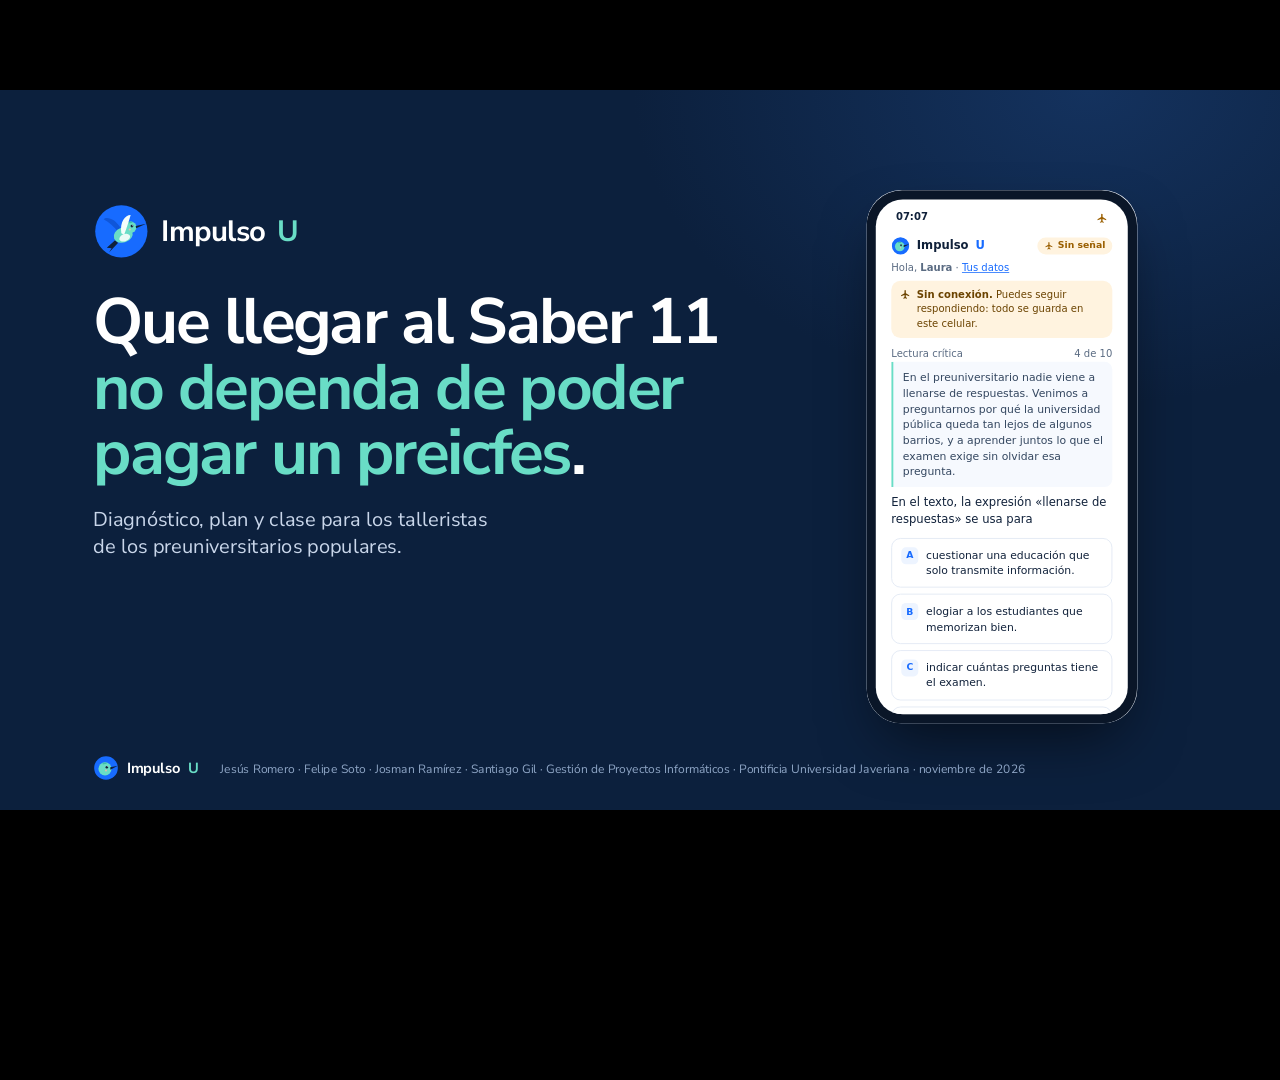
==== vivo/index.html @ 2c9b493f "Deck publicado desde armar_deck.py (2026-11-25)" ====
<!doctype html>
<html lang="es">
<head>
<meta charset="utf-8">
<title>Impulso U · deck final</title>
<link rel="preconnect" href="https://fonts.googleapis.com">
<link rel="stylesheet" href="https://fonts.googleapis.com/css2?family=Nunito+Sans:wght@400;600;700&display=swap">
<link rel="stylesheet" href="figuras-doc.css?v=1795576539">
<link rel="stylesheet" href="deck.css?v=1795576539">
</head>
<body class="">
<div style="display:none"><svg width="0" height="0" style="position:absolute"><symbol id="i-screen" viewBox="0 0 24 24"><rect x="3" y="4" width="18" height="12" rx="2"/><path d="M8 20h8M12 16v4"/></symbol><symbol id="i-tablet" viewBox="0 0 24 24"><rect x="5" y="3" width="14" height="18" rx="2"/><path d="M11 18h2"/></symbol><symbol id="i-phone" viewBox="0 0 24 24"><rect x="7.5" y="2.5" width="9" height="19" rx="2"/><path d="M11 18.5h2"/></symbol><symbol id="i-flag" viewBox="0 0 24 24"><path d="M5 21V4M5 4h11l-2 4 2 4H5"/></symbol><symbol id="i-bulb" viewBox="0 0 24 24"><path d="M9 18h6M10 21h4M8 14a6 6 0 1 1 8 0c-1 1-1.5 2-1.5 3h-5c0-1-.5-2-1.5-3z"/></symbol><symbol id="i-flask" viewBox="0 0 24 24"><path d="M9 3h6M10 3v6l-5 9a2 2 0 0 0 1.8 3h10.4A2 2 0 0 0 19 18l-5-9V3M7.5 14h9"/></symbol><symbol id="i-eye" viewBox="0 0 24 24"><path d="M2 12s3.5-7 10-7 10 7 10 7-3.5 7-10 7S2 12 2 12z"/><circle cx="12" cy="12" r="3"/></symbol><symbol id="i-mountain" viewBox="0 0 24 24"><path d="M3 20l6-10 4 6 2.5-3.5L21 20z"/><path d="M15 5v4M15 5h4l-1 1 1 1h-4"/></symbol><symbol id="i-medal" viewBox="0 0 24 24"><circle cx="12" cy="14" r="5"/><path d="M8.5 3l2.5 6.5M15.5 3L13 9.5M11 14l1-1v4"/></symbol><symbol id="i-play" viewBox="0 0 24 24"><circle cx="12" cy="12" r="9"/><path d="M10 8.5l5 3.5-5 3.5z"/></symbol><symbol id="i-cap" viewBox="0 0 24 24"><path d="M2 9l10-5 10 5-10 5z"/><path d="M6 11v5c3 2 9 2 12 0v-5"/></symbol><symbol id="i-star" viewBox="0 0 24 24"><path d="M12 3l2.7 5.6 6.1.9-4.4 4.3 1 6.1L12 17l-5.4 2.9 1-6.1L3.2 9.5l6.1-.9z"/></symbol><symbol id="i-users" viewBox="0 0 24 24"><circle cx="9" cy="8" r="3"/><circle cx="17" cy="9" r="2.5"/><path d="M3 19c0-3 3-5 6-5s6 2 6 5M15 14.5c3 0 5.5 1.5 5.5 4"/></symbol><symbol id="i-shield" viewBox="0 0 24 24"><path d="M12 3l7 3v6c0 4.5-3 7.5-7 9-4-1.5-7-4.5-7-9V6z"/><path d="M9 12l2 2 4-4"/></symbol><symbol id="i-books" viewBox="0 0 24 24"><path d="M4 4h4v16H4zM10 4h4v16h-4zM15.5 5l3.8-1 3 15-3.8 1z"/></symbol><symbol id="i-chat" viewBox="0 0 24 24"><path d="M4 5h16v11H9l-5 4z"/><path d="M8 9.5h8M8 12.5h5"/></symbol><symbol id="i-chart" viewBox="0 0 24 24"><path d="M4 20V4M4 20h16M8 16v-4M12 16V8M16 16v-6"/></symbol><symbol id="i-route" viewBox="0 0 24 24"><circle cx="6" cy="18" r="2"/><circle cx="18" cy="6" r="2"/><path d="M8 18h6a3 3 0 0 0 0-6h-4a3 3 0 0 1 0-6h6"/></symbol><symbol id="i-cloud" viewBox="0 0 24 24"><path d="M7 18h10a4 4 0 0 0 .5-8A6 6 0 0 0 6 9.5 4.3 4.3 0 0 0 7 18z"/></symbol><symbol id="i-download" viewBox="0 0 24 24"><path d="M12 4v11M7.5 10.5L12 15l4.5-4.5M5 20h14"/></symbol><symbol id="i-sync" viewBox="0 0 24 24"><path d="M20 12a8 8 0 0 1-14 5.3M4 12A8 8 0 0 1 18 6.7"/><path d="M18 3v4h-4M6 21v-4h4"/></symbol><symbol id="i-lock" viewBox="0 0 24 24"><rect x="5" y="11" width="14" height="9" rx="2"/><path d="M8 11V8a4 4 0 0 1 8 0v3"/></symbol><symbol id="i-gauge" viewBox="0 0 24 24"><path d="M4 17a8 8 0 1 1 16 0"/><path d="M12 17l4-5"/></symbol><symbol id="i-key" viewBox="0 0 24 24"><circle cx="8" cy="15" r="4"/><path d="M11 12l9-9M17 6l3 3M15 8l2 2"/></symbol><symbol id="i-wifioff" viewBox="0 0 24 24"><path d="M3 3l18 18M8.5 16.5a5 5 0 0 1 7 0M5 13a10 10 0 0 1 5-2.7M14 10.3A10 10 0 0 1 19 13M2 9.5a15 15 0 0 1 5-2.8M12 6a15 15 0 0 1 10 3.5"/><circle cx="12" cy="20" r="0.8"/></symbol></svg></div>
<section class="lam " id="portada" data-escena="portada" data-quien="Jesús" data-tiempo="0:25" data-notas="**En la lámina:** la promesa en una frase y, a la derecha, el celular de Laura respondiendo un simulacro sin señal.
Buenas tardes. Somos Jesús, Felipe, Josman y Santiago, y esto es Impulso U. Queremos que llegar al Saber 11 no dependa de poder pagar un preicfes. Para entender por qué existe, partamos por el país.
**Pasa a:** ¿cuál es el problema?">
  <div style="position:absolute;left:140px;top:170px;width:980px">
    <div class="a marca-p" style="--i:0"><img src="img/colibri-amable.svg" alt="">Impulso <span>U</span></div>
    <div class="a" style="--i:1;font-size:96px;font-weight:700;letter-spacing:-.035em;line-height:1.02;margin-top:46px">Que llegar al Saber 11 <span style="color:var(--menta)">no dependa de poder pagar un preicfes</span>.</div>
    <div class="bajada a" style="--i:2;font-size:30px;color:#C9D6EA;margin-top:30px;max-width:34ch">Diagnóstico, plan y clase para los talleristas de los preuniversitarios populares.</div>
  </div>
  <div class="tel" data-app="tel" data-ruta="#/estudiante" style="left:1300px;top:150px;height:800px;width:406px"></div>
  <div class="a pie-p" style="--i:3">Jesús Romero · Felipe Soto · Josman Ramírez · Santiago Gil · Gestión de Proyectos Informáticos · Pontificia Universidad Javeriana · noviembre de 2026</div>
  <div class="firma"><img class="mk" src="img/logo-isotipo.svg" alt="">Impulso <b>U</b></div><div class="num-l"></div>
</section>
<section class="lam " id="pais" data-quien="Jesús" data-tiempo="0:30" data-notas="**En la lámina:** Colombia hecha de cien puntos; se encienden 48.
De cada cien jóvenes que terminan el colegio, menos de la mitad entra a la educación superior al año siguiente: en 2025 fueron 47,9. Y la diferencia se abre antes del examen: entre el nivel socioeconómico más alto y el más bajo, el Saber 11 se separa por 77 puntos.
**Pasa a:** ¿y en Bogotá?">
  <div class="dos" style="grid-template-columns:760px 1fr">
    <div>
      <div class="kick a">El problema</div>
      <div class="tit a" style="--i:1;font-size:62px">En Colombia, <em>menos de la mitad</em> de los bachilleres entra a la educación superior.</div>
      <div class="bajada a" style="--i:2">Y la brecha empieza antes: en el Saber 11 de 2025, los colegios privados superaron a los públicos por 31 puntos, y el nivel socioeconómico más alto al más bajo, por 77.</div>
    </div>
    <div class="a mapa-caja" style="--i:2"><svg class="mapa" width="480" height="660" viewBox="0 0 480 660"><path d="M304.2 22.6L301.0 24.2L288.5 28.0L276.8 32.9L259.8 52.2L254.8 57.7L248.1 67.6L240.2 88.6L237.6 104.7L232.3 114.0L226.2 123.2L223.4 128.3L230.2 128.3L235.6 125.7L239.4 130.6L243.7 130.6L248.7 141.9L256.6 156.2L261.9 164.2L263.2 172.1L259.8 176.9L258.8 185.1L258.8 194.4L261.8 198.7L269.1 200.5L274.0 211.3L281.6 215.6L292.3 213.8L308.2 215.8L316.3 215.3L327.1 211.6L335.1 213.6L341.0 216.2L348.9 217.1L352.6 217.6L366.6 235.1L378.4 249.4L381.7 248.9L385.2 250.8L392.2 247.4L406.1 248.5L429.6 246.9L440.8 243.3L452.3 245.2L456.1 250.0L456.0 257.5L449.8 266.3L447.3 276.6L442.1 283.6L442.5 297.1L440.9 313.8L443.4 318.9L443.8 326.1L448.6 339.3L452.9 344.5L461.0 355.2L462.0 358.7L460.7 360.7L441.8 377.8L440.8 381.7L448.3 381.4L451.2 382.7L453.6 386.3L459.3 391.0L464.7 396.1L466.9 400.0L468.2 407.5L470.2 411.1L471.2 415.5L475.2 425.8L476.3 430.4L479.3 438.5L479.6 443.9L471.5 445.4L471.2 436.9L469.9 424.9L462.1 411.9L458.8 408.5L455.0 408.8L450.6 411.7L442.5 421.4L437.8 423.1L434.0 421.5L430.1 414.9L426.6 414.8L425.2 419.2L428.3 424.2L417.8 424.2L399.2 424.2L383.1 424.2L377.1 422.7L372.9 422.2L366.6 423.6L362.2 424.6L362.2 440.5L364.2 449.6L367.5 450.4L373.3 450.1L377.1 450.4L379.8 451.0L383.4 450.7L386.9 454.2L389.4 458.1L389.2 462.5L389.4 465.1L389.6 466.9L387.4 467.3L384.5 467.5L382.8 466.4L380.3 465.9L377.1 463.4L373.4 464.6L370.6 466.2L367.3 466.6L363.9 468.2L359.2 469.0L354.1 469.4L353.7 484.8L353.5 497.8L359.4 504.9L366.2 510.2L370.7 512.5L372.0 516.1L372.0 519.3L371.6 522.5L373.0 525.5L374.3 528.6L376.4 530.6L378.3 533.0L378.0 535.5L380.0 539.6L378.6 548.6L375.7 562.6L371.9 583.9L366.9 611.7L362.2 637.2L358.4 658.6L355.5 657.1L349.7 652.6L346.9 646.0L342.9 643.4L339.6 644.7L335.4 645.4L327.3 642.1L339.8 622.5L350.4 605.7L353.7 600.4L352.6 597.6L346.6 595.5L341.9 592.4L335.9 589.4L330.7 587.6L320.2 580.1L315.7 580.4L309.1 583.9L301.1 584.7L297.3 582.5L290.3 578.7L285.1 578.1L279.9 582.9L275.2 584.3L268.7 587.3L261.8 588.4L254.2 586.0L251.2 585.8L245.3 587.6L240.2 587.1L235.2 583.8L231.1 579.7L232.9 574.7L230.8 566.8L229.1 563.1L224.1 562.9L218.3 559.4L218.4 553.2L215.1 547.8L211.6 541.8L206.0 540.5L201.2 536.9L196.2 533.0L188.7 530.7L185.2 526.0L184.4 522.7L181.9 515.3L178.1 510.9L174.1 507.0L168.5 504.1L166.7 500.3L163.3 500.2L158.7 498.5L153.5 494.3L150.1 493.9L140.5 493.8L128.3 488.8L120.5 482.5L116.8 478.6L107.1 474.6L103.2 477.3L102.6 482.0L95.6 482.8L90.7 481.6L89.1 482.7L83.1 481.7L75.5 478.3L68.5 478.1L63.2 475.5L61.0 466.5L56.3 465.0L53.4 461.4L47.2 459.6L33.4 453.9L20.3 444.9L13.6 441.5L7.8 435.5L5.4 431.9L2.7 422.9L17.8 422.1L15.6 410.9L17.2 399.0L22.3 394.5L27.0 394.9L35.8 393.8L39.4 391.6L43.2 388.2L45.5 384.4L48.0 383.5L53.6 378.3L52.3 373.2L55.0 371.5L59.4 367.2L63.5 360.0L67.2 354.7L76.9 337.4L73.5 339.4L69.6 338.2L69.1 331.6L63.1 331.5L63.9 326.0L59.4 325.5L62.4 322.0L66.1 318.2L67.6 310.4L67.9 302.8L65.5 291.3L65.2 281.5L58.8 273.1L70.2 263.5L61.4 247.7L62.7 244.0L65.8 234.8L62.7 227.4L56.3 221.6L53.1 216.7L44.5 206.1L49.7 196.0L49.6 188.7L50.4 187.0L52.2 187.8L55.6 192.8L58.7 192.7L65.7 185.5L68.8 179.2L72.2 176.7L68.8 168.1L64.8 161.7L61.1 155.8L64.5 150.0L66.4 150.3L74.9 159.7L82.6 169.7L85.8 172.0L83.4 174.2L84.1 178.0L88.4 178.2L89.0 163.2L85.0 155.3L84.4 151.0L92.2 148.1L114.1 125.4L123.2 118.9L133.7 118.2L133.9 109.9L133.7 102.9L135.4 91.4L136.8 87.0L131.0 90.7L137.1 83.4L141.2 72.2L149.2 65.4L162.0 54.5L180.5 57.2L184.4 57.8L178.9 59.4L180.2 65.2L184.6 64.1L189.7 52.6L192.7 44.1L201.9 44.5L211.2 46.1L248.8 28.6L266.4 21.6L272.0 9.7L278.5 7.8L280.5 4.9L293.3 0.0L306.5 3.9L311.3 15.3L304.2 22.6Z" fill="rgba(255,255,255,.035)" stroke="#2B4B78" stroke-width="2" stroke-linejoin="round"/><circle class="pm entra" style="--d:132ms" cx="305.7" cy="20.4" r="10.6"/><circle class="pm" style="--d:0ms" cx="163.0" cy="55.8" r="10.6"/><circle class="pm entra" style="--d:792ms" cx="203.8" cy="55.8" r="10.6"/><circle class="pm entra" style="--d:198ms" cx="244.6" cy="55.8" r="10.6"/><circle class="pm entra" style="--d:814ms" cx="142.7" cy="91.3" r="10.6"/><circle class="pm" style="--d:0ms" cx="183.4" cy="91.3" r="10.6"/><circle class="pm entra" style="--d:88ms" cx="224.2" cy="91.3" r="10.6"/><circle class="pm" style="--d:0ms" cx="122.3" cy="126.8" r="10.6"/><circle class="pm entra" style="--d:286ms" cx="163.0" cy="126.8" r="10.6"/><circle class="pm" style="--d:0ms" cx="203.8" cy="126.8" r="10.6"/><circle class="pm" style="--d:0ms" cx="101.9" cy="162.2" r="10.6"/><circle class="pm" style="--d:0ms" cx="142.7" cy="162.2" r="10.6"/><circle class="pm entra" style="--d:440ms" cx="183.4" cy="162.2" r="10.6"/><circle class="pm" style="--d:0ms" cx="224.2" cy="162.2" r="10.6"/><circle class="pm entra" style="--d:990ms" cx="81.5" cy="197.7" r="10.6"/><circle class="pm" style="--d:0ms" cx="122.3" cy="197.7" r="10.6"/><circle class="pm" style="--d:0ms" cx="163.0" cy="197.7" r="10.6"/><circle class="pm entra" style="--d:902ms" cx="203.8" cy="197.7" r="10.6"/><circle class="pm" style="--d:0ms" cx="244.6" cy="197.7" r="10.6"/><circle class="pm entra" style="--d:726ms" cx="101.9" cy="233.1" r="10.6"/><circle class="pm" style="--d:0ms" cx="142.7" cy="233.1" r="10.6"/><circle class="pm" style="--d:0ms" cx="183.4" cy="233.1" r="10.6"/><circle class="pm entra" style="--d:264ms" cx="224.2" cy="233.1" r="10.6"/><circle class="pm" style="--d:0ms" cx="264.9" cy="233.1" r="10.6"/><circle class="pm entra" style="--d:44ms" cx="305.7" cy="233.1" r="10.6"/><circle class="pm entra" style="--d:704ms" cx="346.5" cy="233.1" r="10.6"/><circle class="pm" style="--d:0ms" cx="81.5" cy="268.6" r="10.6"/><circle class="pm" style="--d:0ms" cx="122.3" cy="268.6" r="10.6"/><circle class="pm" style="--d:0ms" cx="163.0" cy="268.6" r="10.6"/><circle class="pm entra" style="--d:550ms" cx="203.8" cy="268.6" r="10.6"/><circle class="pm" style="--d:0ms" cx="244.6" cy="268.6" r="10.6"/><circle class="pm" style="--d:0ms" cx="285.3" cy="268.6" r="10.6"/><circle class="pm entra" style="--d:968ms" cx="326.1" cy="268.6" r="10.6"/><circle class="pm" style="--d:0ms" cx="366.8" cy="268.6" r="10.6"/><circle class="pm entra" style="--d:572ms" cx="407.6" cy="268.6" r="10.6"/><circle class="pm" style="--d:0ms" cx="448.4" cy="268.6" r="10.6"/><circle class="pm" style="--d:0ms" cx="101.9" cy="304.1" r="10.6"/><circle class="pm" style="--d:0ms" cx="142.7" cy="304.1" r="10.6"/><circle class="pm" style="--d:0ms" cx="183.4" cy="304.1" r="10.6"/><circle class="pm" style="--d:0ms" cx="224.2" cy="304.1" r="10.6"/><circle class="pm entra" style="--d:748ms" cx="264.9" cy="304.1" r="10.6"/><circle class="pm" style="--d:0ms" cx="305.7" cy="304.1" r="10.6"/><circle class="pm entra" style="--d:1034ms" cx="346.5" cy="304.1" r="10.6"/><circle class="pm" style="--d:0ms" cx="387.2" cy="304.1" r="10.6"/><circle class="pm" style="--d:0ms" cx="428.0" cy="304.1" r="10.6"/><circle class="pm entra" style="--d:66ms" cx="81.5" cy="339.5" r="10.6"/><circle class="pm" style="--d:0ms" cx="122.3" cy="339.5" r="10.6"/><circle class="pm" style="--d:0ms" cx="163.0" cy="339.5" r="10.6"/><circle class="pm" style="--d:0ms" cx="203.8" cy="339.5" r="10.6"/><circle class="pm" style="--d:0ms" cx="244.6" cy="339.5" r="10.6"/><circle class="pm" style="--d:0ms" cx="285.3" cy="339.5" r="10.6"/><circle class="pm" style="--d:0ms" cx="326.1" cy="339.5" r="10.6"/><circle class="pm entra" style="--d:594ms" cx="366.8" cy="339.5" r="10.6"/><circle class="pm" style="--d:0ms" cx="407.6" cy="339.5" r="10.6"/><circle class="pm" style="--d:0ms" cx="448.4" cy="339.5" r="10.6"/><circle class="pm" style="--d:0ms" cx="61.1" cy="375.0" r="10.6"/><circle class="pm entra" style="--d:880ms" cx="101.9" cy="375.0" r="10.6"/><circle class="pm entra" style="--d:836ms" cx="142.7" cy="375.0" r="10.6"/><circle class="pm entra" style="--d:0ms" cx="183.4" cy="375.0" r="10.6"/><circle class="pm entra" style="--d:110ms" cx="224.2" cy="375.0" r="10.6"/><circle class="pm" style="--d:0ms" cx="264.9" cy="375.0" r="10.6"/><circle class="pm" style="--d:0ms" cx="305.7" cy="375.0" r="10.6"/><circle class="pm entra" style="--d:638ms" cx="346.5" cy="375.0" r="10.6"/><circle class="pm entra" style="--d:858ms" cx="387.2" cy="375.0" r="10.6"/><circle class="pm" style="--d:0ms" cx="428.0" cy="375.0" r="10.6"/><circle class="pm" style="--d:0ms" cx="40.8" cy="410.5" r="10.6"/><circle class="pm" style="--d:0ms" cx="81.5" cy="410.5" r="10.6"/><circle class="pm entra" style="--d:660ms" cx="122.3" cy="410.5" r="10.6"/><circle class="pm entra" style="--d:528ms" cx="163.0" cy="410.5" r="10.6"/><circle class="pm entra" style="--d:154ms" cx="203.8" cy="410.5" r="10.6"/><circle class="pm" style="--d:0ms" cx="244.6" cy="410.5" r="10.6"/><circle class="pm entra" style="--d:946ms" cx="285.3" cy="410.5" r="10.6"/><circle class="pm entra" style="--d:220ms" cx="326.1" cy="410.5" r="10.6"/><circle class="pm entra" style="--d:506ms" cx="366.8" cy="410.5" r="10.6"/><circle class="pm" style="--d:0ms" cx="407.6" cy="410.5" r="10.6"/><circle class="pm entra" style="--d:22ms" cx="448.4" cy="410.5" r="10.6"/><circle class="pm entra" style="--d:484ms" cx="61.1" cy="445.9" r="10.6"/><circle class="pm entra" style="--d:352ms" cx="101.9" cy="445.9" r="10.6"/><circle class="pm entra" style="--d:308ms" cx="142.7" cy="445.9" r="10.6"/><circle class="pm entra" style="--d:330ms" cx="183.4" cy="445.9" r="10.6"/><circle class="pm" style="--d:0ms" cx="224.2" cy="445.9" r="10.6"/><circle class="pm entra" style="--d:616ms" cx="264.9" cy="445.9" r="10.6"/><circle class="pm" style="--d:0ms" cx="305.7" cy="445.9" r="10.6"/><circle class="pm" style="--d:0ms" cx="346.5" cy="445.9" r="10.6"/><circle class="pm entra" style="--d:682ms" cx="122.3" cy="481.4" r="10.6"/><circle class="pm entra" style="--d:770ms" cx="163.0" cy="481.4" r="10.6"/><circle class="pm entra" style="--d:374ms" cx="203.8" cy="481.4" r="10.6"/><circle class="pm" style="--d:0ms" cx="244.6" cy="481.4" r="10.6"/><circle class="pm entra" style="--d:1012ms" cx="285.3" cy="481.4" r="10.6"/><circle class="pm entra" style="--d:418ms" cx="326.1" cy="481.4" r="10.6"/><circle class="pm entra" style="--d:924ms" cx="183.4" cy="516.8" r="10.6"/><circle class="pm entra" style="--d:396ms" cx="224.2" cy="516.8" r="10.6"/><circle class="pm" style="--d:0ms" cx="264.9" cy="516.8" r="10.6"/><circle class="pm entra" style="--d:462ms" cx="305.7" cy="516.8" r="10.6"/><circle class="pm" style="--d:0ms" cx="346.5" cy="516.8" r="10.6"/><circle class="pm" style="--d:0ms" cx="244.6" cy="552.3" r="10.6"/><circle class="pm" style="--d:0ms" cx="285.3" cy="552.3" r="10.6"/><circle class="pm entra" style="--d:242ms" cx="326.1" cy="552.3" r="10.6"/><circle class="pm entra" style="--d:176ms" cx="366.8" cy="552.3" r="10.6"/><circle class="pm" style="--d:0ms" cx="264.9" cy="587.8" r="10.6"/></svg><div class="mapa-ley"><span><i class="si"></i>47,9 de cada 100 entran al año siguiente de graduarse</span><span><i></i>52 no entran</span></div></div>
  </div>
  <div class="fuente">Fuentes: El Espectador, 2026 [12], con la cifra del Gobierno nacional; Portafolio, s. f. [29], con datos del Icfes sobre el Saber 11.</div>
  <div class="firma"><img class="mk" src="img/logo-isotipo.svg" alt="">Impulso <b>U</b></div><div class="num-l"></div>
</section>
<section class="lam " id="bogota" data-escena="bogota" data-quien="Jesús" data-tiempo="0:35" data-notas="**En la lámina:** la cifra sube hasta 27.000 y la barra muestra que son más de un tercio de los 73.747 bachilleres.
En Bogotá, de los 73.747 jóvenes que terminaron el colegio en 2025, cerca de 27.000 no entraron a la educación superior. Para muchos existen los preuniversitarios populares: colectivos comunitarios que los sábados preparan gratis, con voluntarios, para el Saber 11 y el examen de la Universidad Nacional. Yo coordiné uno.
**Pasa a:** ¿por qué no llegan preparados?">
  <div class="dos" style="grid-template-columns:760px 1fr">
    <div>
      <div class="kick a">En Bogotá</div>
      <div class="tit a" style="--i:1;font-size:54px">Más de un tercio de los bachilleres se queda afuera. <em>Los preuniversitarios populares</em> los preparan gratis.</div>
      <div class="bajada a" style="--i:2">Son colectivos comunitarios que, los sábados y con voluntarios, preparan para el Saber 11 y el examen de la Universidad Nacional.</div>
    </div>
    <div class="bog3">
      <div class="cifra-g a" style="--i:2"><span class="cuenta" data-hasta="27000">27.000</span></div>
      <div class="sub a" style="--i:2">de los <b>73.747</b> bachilleres de Bogotá en 2025 no entraron a la educación superior</div>
      <div class="prop a" style="--i:3"><div class="fuera" style="width:36.6%"></div></div>
    </div>
  </div>
  <div class="fuente">Fuente: Grupo Impulso U, 2026 [20], con datos de la Secretaría de Educación de Bogotá y el SNIES (2025).</div>
  <div class="firma"><img class="mk" src="img/logo-isotipo.svg" alt="">Impulso <b>U</b></div><div class="num-l"></div>
</section>
<section class="lam clara" id="cuesta" data-escena="graf" data-quien="Jesús" data-tiempo="0:30" data-notas="**En la lámina:** las barras de lo que cuesta prepararse.
Porque practicar se compra. Un preicfes comercial cuesta de 2,1 a 2,8 millones de pesos por ciclo, y las universidades venden el suyo entre 550.000 y 900.000. Quien paga hace varios simulacros antes del examen; quien no, llega con uno o ninguno.
**Pasa a:** ¿qué pasa dentro del preuniversitario?">
  <div class="kick a">Prepararse no cuesta lo mismo</div>
  <div class="tit a" style="--i:1;font-size:56px;max-width:38ch">Un preicfes comercial cuesta hasta $2,8 millones por ciclo; <em>el preuniversitario popular es gratis, pero alcanza a aplicar un solo simulacro</em>.</div>
  <div class="a" style="--i:2;margin-top:50px"><svg class="graf" width="1150" height="332" viewBox="0 0 1150 332"><text class="rot" x="0" y="48">Preicfes comercial, por ciclo</text><rect class="barra" x="330" y="22" width="620" height="38" rx="8" fill="#10213A" opacity=".35" style="transition-delay:0ms"/><rect class="barra" x="330" y="22" width="465" height="38" rx="8" fill="#10213A" style="transition-delay:0ms"/><text class="val" x="968" y="50">$2,1–2,8 M</text><text class="rot" x="0" y="126">Preicfes de La Salle</text><rect class="barra" x="330" y="100" width="199" height="38" rx="8" fill="#5A6B82" style="transition-delay:120ms"/><text class="val" x="547" y="128">$900 mil</text><text class="rot" x="0" y="204">Curso de Unicauca</text><rect class="barra" x="330" y="178" width="122" height="38" rx="8" fill="#5A6B82" style="transition-delay:240ms"/><text class="val" x="470" y="206">$550 mil</text><text class="rot" x="0" y="282">Preuniversitario popular</text><rect class="barra" x="330" y="256" width="6" height="38" rx="8" fill="#176BFF" style="transition-delay:360ms"/><text class="val" x="354" y="284">$0 · 1 simulacro por ciclo</text></svg></div>
  <div class="fuente">Fuentes: conversaciones con educadores populares, Grupo Impulso U, 2026 [20]; La Salle, 2025 [32]; Universidad del Cauca, 2026 [33].</div>
  <div class="firma"><img class="mk" src="img/logo-isotipo.svg" alt="">Impulso <b>U</b></div><div class="num-l"></div>
</section>
<section class="lam " id="sabado-hoy" data-quien="Jesús" data-tiempo="0:40" data-notas="**En la lámina:** Andrea, su semana y las cuatro tareas. Clic 1: sus condiciones y «decide sola». Clic 2: los dos caminos. Clic 3: un simulacro por ciclo y los temas sin dato.
Esta es Andrea. Enseña los sábados en un preuniversitario popular y cada semana tiene que resolver cuatro cosas. **Clic:** es voluntaria, tiene de dos a cinco horas por semana y casi nunca es licenciada ni pedagoga, así que decide sola qué enseñar, cómo enseñarlo y cómo manejar a 40 estudiantes con niveles muy distintos. **Clic:** sin esa formación pasa una de dos cosas: la clase no responde a lo que el grupo necesita y los estudiantes dejan de venir, o ella se sobrecarga y no vuelve al ciclo siguiente, y lo que preparó se va con ella. **Clic:** además, cada simulacro son 40 o 50 fotocopias corregidas a mano, así que se hace uno por ciclo, y nadie sabe con datos en qué está débil el grupo.
**Pasa a:** ¿cuánto cuesta eso en estudiantes?">
  <div class="kick a">Dentro del preuniversitario</div>
  <div class="tit a" style="--i:1;font-size:54px;max-width:36ch">Hoy, la tallerista prepara <em>sola</em> cada clase, sin formación pedagógica ni tiempo.</div>
  <div class="sh-and a" style="--i:2">
    <div class="sh-cab"><div class="sh-av">AR</div><div><h3>Andrea</h3><div class="rol">tallerista voluntaria · 40 estudiantes</div></div></div>
    <div class="sh-chips p" data-paso="1"><span class="sh-chip" style="--i:0">voluntaria</span><span class="sh-chip" style="--i:1">2 a 5 h por semana</span><span class="sh-chip" style="--i:2">casi nunca licenciada</span></div>
    <div class="sh-sem"><div class="h">L</div><div>M</div><div class="h">M</div><div>J</div><div>V</div><div class="s">S</div><div>D</div></div>
    <div class="sh-semr">su tiempo para el preuniversitario: la franja verde y el sábado</div>
    <div class="sh-tar">
      <div class="a" style="--i:4">Elegir qué temas priorizar<span>sin diagnóstico del grupo</span></div>
      <div class="a" style="--i:5">Diseñar cada clase<span>sin formación pedagógica</span></div>
      <div class="a" style="--i:6">Manejar 40 estudiantes<span>con niveles muy distintos</span></div>
      <div class="a" style="--i:7">Aplicar el simulacro<span>y corregirlo a mano</span></div>
    </div>
  </div>
  <svg class="sh-lin" width="380" height="520"><path data-paso="1" d="M0 258 H60" stroke="#FFB547"/><path data-paso="2" d="M260 258 C 310 258, 310 80, 360 80" stroke="#8FA6C6"/><path data-paso="2" d="M260 258 C 310 258, 310 330, 360 330" stroke="#8FA6C6"/></svg>
  <div class="sh-sola p" data-paso="1">decide<br>sola</div>
  <div class="sh-rama sh-ra p" data-paso="2"><h4>La clase no responde a lo que el grupo necesita</h4><p>y los estudiantes dejan de venir</p><div class="sh-pts"><i class="va" style="--d:0"></i><i class="va" style="--d:925"></i><i class="" style="--d:850"></i><i class="va" style="--d:775"></i><i class="va" style="--d:700"></i><i class="va" style="--d:625"></i><i class="va" style="--d:550"></i><i class="" style="--d:475"></i><i class="va" style="--d:400"></i><i class="va" style="--d:325"></i><i class="va" style="--d:250"></i><i class="va" style="--d:175"></i><i class="" style="--d:100"></i><i class="va" style="--d:25"></i><i class="va" style="--d:950"></i><i class="va" style="--d:875"></i><i class="va" style="--d:800"></i><i class="" style="--d:725"></i><i class="va" style="--d:650"></i><i class="va" style="--d:575"></i><i class="va" style="--d:500"></i><i class="va" style="--d:425"></i><i class="" style="--d:350"></i><i class="va" style="--d:275"></i><i class="va" style="--d:200"></i><i class="va" style="--d:125"></i><i class="va" style="--d:50"></i><i class="" style="--d:975"></i><i class="va" style="--d:900"></i><i class="va" style="--d:825"></i><i class="va" style="--d:750"></i><i class="va" style="--d:675"></i><i class="" style="--d:600"></i><i class="va" style="--d:525"></i><i class="va" style="--d:450"></i><i class="va" style="--d:375"></i><i class="va" style="--d:300"></i><i class="" style="--d:225"></i><i class="va" style="--d:150"></i><i class="va" style="--d:75"></i></div></div>
  <div class="sh-rama sh-rb p" data-paso="2"><h4>O ella se sobrecarga y no vuelve al ciclo siguiente</h4><div class="sh-ida"><div class="sh-avf">AR</div><div class="sh-carp">lo que preparó se va con ella</div></div></div>
  <div class="sh-c3 p" data-paso="3">
    <div class="sh-uno"><b>1</b><span>simulacro por ciclo:<br>40 a 50 hojas corregidas a mano</span></div>
    <div><div class="sh-qt">¿En qué está débil el grupo? Nadie lo sabe con datos.</div>
      <div class="sh-qs"><div class="sh-q">Lectura<b style="--i:0">?</b></div><div class="sh-q">Álgebra<b style="--i:1">?</b></div><div class="sh-q">Porcentajes<b style="--i:2">?</b></div><div class="sh-q">Geometría<b style="--i:3">?</b></div><div class="sh-q">Biología<b style="--i:4">?</b></div><div class="sh-q">Química<b style="--i:5">?</b></div><div class="sh-q">Física<b style="--i:6">?</b></div><div class="sh-q">Sociales<b style="--i:7">?</b></div><div class="sh-q">Inglés<b style="--i:8">?</b></div><div class="sh-q">Estadística<b style="--i:9">?</b></div></div></div>
  </div>
  <div class="fuente">Fuente: conversaciones con dos educadores de preuniversitarios populares, Grupo Impulso U, 2026 [20]. Los puntos que se apagan son ilustrativos.</div>
  <div class="firma"><img class="mk" src="img/logo-isotipo.svg" alt="">Impulso <b>U</b></div><div class="num-l"></div>
</section>
<section class="lam " id="veinte" data-quien="Jesús" data-tiempo="0:40" data-notas="**En la lámina:** cien personas salen en febrero; ochenta se quedan en el camino y veinte siguen en agosto.
El costo lo pagan los estudiantes: de cada cien que empiezan en febrero, unos veinte siguen en el preuniversitario cuando llega el examen. Los otros ochenta igual presentan el Saber 11, pero sin haberse preparado. Es la estimación de los educadores con los que hablamos, y medirla bien es lo primero que hace el piloto. Felipe les muestra cómo lo resolvemos.
**Pasa a:** ¿quién paga hoy por practicar?">
  <div class="kick a">Lo que cuesta en estudiantes</div>
  <div class="tit a" style="--i:1;font-size:58px;max-width:38ch">De cada 100 que empiezan en febrero, <em>20 siguen en el preuniversitario</em> cuando llega el examen.</div>
  <div class="camino"><div class="via"></div><div class="meses"><span style="left:40px">Feb</span><span style="left:276px">Mar</span><span style="left:512px">Abr</span><span style="left:748px">May</span><span style="left:984px">Jun</span><span style="left:1220px">Jul</span><span style="left:1456px">Ago</span></div><div class="meta-c">Saber 11</div><span class="pc llega" style="left:0px;top:60px;--tx:1500px;--ty:130px;--d:0ms"><svg viewBox="0 0 54 70"><circle cx="27" cy="16" r="13"/><path d="M4 70v-14a23 23 0 0 1 46 0v14z"/></svg></span><span class="pc" style="left:26px;top:60px;--tx:1184px;--ty:339px;--d:18ms"><svg viewBox="0 0 54 70"><circle cx="27" cy="16" r="13"/><path d="M4 70v-14a23 23 0 0 1 46 0v14z"/></svg></span><span class="pc" style="left:52px;top:60px;--tx:900px;--ty:339px;--d:36ms"><svg viewBox="0 0 54 70"><circle cx="27" cy="16" r="13"/><path d="M4 70v-14a23 23 0 0 1 46 0v14z"/></svg></span><span class="pc" style="left:78px;top:60px;--tx:258px;--ty:320px;--d:54ms"><svg viewBox="0 0 54 70"><circle cx="27" cy="16" r="13"/><path d="M4 70v-14a23 23 0 0 1 46 0v14z"/></svg></span><span class="pc" style="left:104px;top:60px;--tx:408px;--ty:300px;--d:72ms"><svg viewBox="0 0 54 70"><circle cx="27" cy="16" r="13"/><path d="M4 70v-14a23 23 0 0 1 46 0v14z"/></svg></span><span class="pc llega" style="left:130px;top:60px;--tx:1402px;--ty:130px;--d:90ms"><svg viewBox="0 0 54 70"><circle cx="27" cy="16" r="13"/><path d="M4 70v-14a23 23 0 0 1 46 0v14z"/></svg></span><span class="pc" style="left:156px;top:60px;--tx:1097px;--ty:308px;--d:108ms"><svg viewBox="0 0 54 70"><circle cx="27" cy="16" r="13"/><path d="M4 70v-14a23 23 0 0 1 46 0v14z"/></svg></span><span class="pc" style="left:182px;top:60px;--tx:1229px;--ty:310px;--d:126ms"><svg viewBox="0 0 54 70"><circle cx="27" cy="16" r="13"/><path d="M4 70v-14a23 23 0 0 1 46 0v14z"/></svg></span><span class="pc" style="left:208px;top:60px;--tx:637px;--ty:294px;--d:144ms"><svg viewBox="0 0 54 70"><circle cx="27" cy="16" r="13"/><path d="M4 70v-14a23 23 0 0 1 46 0v14z"/></svg></span><span class="pc" style="left:234px;top:60px;--tx:656px;--ty:286px;--d:162ms"><svg viewBox="0 0 54 70"><circle cx="27" cy="16" r="13"/><path d="M4 70v-14a23 23 0 0 1 46 0v14z"/></svg></span><span class="pc llega" style="left:0px;top:94px;--tx:1564px;--ty:96px;--d:180ms"><svg viewBox="0 0 54 70"><circle cx="27" cy="16" r="13"/><path d="M4 70v-14a23 23 0 0 1 46 0v14z"/></svg></span><span class="pc" style="left:26px;top:94px;--tx:1075px;--ty:244px;--d:198ms"><svg viewBox="0 0 54 70"><circle cx="27" cy="16" r="13"/><path d="M4 70v-14a23 23 0 0 1 46 0v14z"/></svg></span><span class="pc" style="left:52px;top:94px;--tx:571px;--ty:297px;--d:216ms"><svg viewBox="0 0 54 70"><circle cx="27" cy="16" r="13"/><path d="M4 70v-14a23 23 0 0 1 46 0v14z"/></svg></span><span class="pc" style="left:78px;top:94px;--tx:496px;--ty:256px;--d:234ms"><svg viewBox="0 0 54 70"><circle cx="27" cy="16" r="13"/><path d="M4 70v-14a23 23 0 0 1 46 0v14z"/></svg></span><span class="pc" style="left:104px;top:94px;--tx:289px;--ty:245px;--d:252ms"><svg viewBox="0 0 54 70"><circle cx="27" cy="16" r="13"/><path d="M4 70v-14a23 23 0 0 1 46 0v14z"/></svg></span><span class="pc llega" style="left:130px;top:94px;--tx:1466px;--ty:96px;--d:270ms"><svg viewBox="0 0 54 70"><circle cx="27" cy="16" r="13"/><path d="M4 70v-14a23 23 0 0 1 46 0v14z"/></svg></span><span class="pc" style="left:156px;top:94px;--tx:615px;--ty:264px;--d:288ms"><svg viewBox="0 0 54 70"><circle cx="27" cy="16" r="13"/><path d="M4 70v-14a23 23 0 0 1 46 0v14z"/></svg></span><span class="pc" style="left:182px;top:94px;--tx:831px;--ty:262px;--d:306ms"><svg viewBox="0 0 54 70"><circle cx="27" cy="16" r="13"/><path d="M4 70v-14a23 23 0 0 1 46 0v14z"/></svg></span><span class="pc" style="left:208px;top:94px;--tx:1185px;--ty:301px;--d:324ms"><svg viewBox="0 0 54 70"><circle cx="27" cy="16" r="13"/><path d="M4 70v-14a23 23 0 0 1 46 0v14z"/></svg></span><span class="pc" style="left:234px;top:94px;--tx:1089px;--ty:257px;--d:342ms"><svg viewBox="0 0 54 70"><circle cx="27" cy="16" r="13"/><path d="M4 70v-14a23 23 0 0 1 46 0v14z"/></svg></span><span class="pc llega" style="left:0px;top:128px;--tx:1500px;--ty:106px;--d:360ms"><svg viewBox="0 0 54 70"><circle cx="27" cy="16" r="13"/><path d="M4 70v-14a23 23 0 0 1 46 0v14z"/></svg></span><span class="pc" style="left:26px;top:128px;--tx:321px;--ty:244px;--d:378ms"><svg viewBox="0 0 54 70"><circle cx="27" cy="16" r="13"/><path d="M4 70v-14a23 23 0 0 1 46 0v14z"/></svg></span><span class="pc" style="left:52px;top:128px;--tx:393px;--ty:233px;--d:396ms"><svg viewBox="0 0 54 70"><circle cx="27" cy="16" r="13"/><path d="M4 70v-14a23 23 0 0 1 46 0v14z"/></svg></span><span class="pc" style="left:78px;top:128px;--tx:384px;--ty:203px;--d:414ms"><svg viewBox="0 0 54 70"><circle cx="27" cy="16" r="13"/><path d="M4 70v-14a23 23 0 0 1 46 0v14z"/></svg></span><span class="pc" style="left:104px;top:128px;--tx:1212px;--ty:224px;--d:432ms"><svg viewBox="0 0 54 70"><circle cx="27" cy="16" r="13"/><path d="M4 70v-14a23 23 0 0 1 46 0v14z"/></svg></span><span class="pc llega" style="left:130px;top:128px;--tx:1402px;--ty:106px;--d:450ms"><svg viewBox="0 0 54 70"><circle cx="27" cy="16" r="13"/><path d="M4 70v-14a23 23 0 0 1 46 0v14z"/></svg></span><span class="pc" style="left:156px;top:128px;--tx:590px;--ty:202px;--d:468ms"><svg viewBox="0 0 54 70"><circle cx="27" cy="16" r="13"/><path d="M4 70v-14a23 23 0 0 1 46 0v14z"/></svg></span><span class="pc" style="left:182px;top:128px;--tx:755px;--ty:208px;--d:486ms"><svg viewBox="0 0 54 70"><circle cx="27" cy="16" r="13"/><path d="M4 70v-14a23 23 0 0 1 46 0v14z"/></svg></span><span class="pc" style="left:208px;top:128px;--tx:792px;--ty:229px;--d:504ms"><svg viewBox="0 0 54 70"><circle cx="27" cy="16" r="13"/><path d="M4 70v-14a23 23 0 0 1 46 0v14z"/></svg></span><span class="pc" style="left:234px;top:128px;--tx:70px;--ty:250px;--d:522ms"><svg viewBox="0 0 54 70"><circle cx="27" cy="16" r="13"/><path d="M4 70v-14a23 23 0 0 1 46 0v14z"/></svg></span><span class="pc llega" style="left:0px;top:162px;--tx:1564px;--ty:72px;--d:540ms"><svg viewBox="0 0 54 70"><circle cx="27" cy="16" r="13"/><path d="M4 70v-14a23 23 0 0 1 46 0v14z"/></svg></span><span class="pc" style="left:26px;top:162px;--tx:955px;--ty:224px;--d:558ms"><svg viewBox="0 0 54 70"><circle cx="27" cy="16" r="13"/><path d="M4 70v-14a23 23 0 0 1 46 0v14z"/></svg></span><span class="pc" style="left:52px;top:162px;--tx:376px;--ty:171px;--d:576ms"><svg viewBox="0 0 54 70"><circle cx="27" cy="16" r="13"/><path d="M4 70v-14a23 23 0 0 1 46 0v14z"/></svg></span><span class="pc" style="left:78px;top:162px;--tx:449px;--ty:168px;--d:594ms"><svg viewBox="0 0 54 70"><circle cx="27" cy="16" r="13"/><path d="M4 70v-14a23 23 0 0 1 46 0v14z"/></svg></span><span class="pc" style="left:104px;top:162px;--tx:507px;--ty:205px;--d:612ms"><svg viewBox="0 0 54 70"><circle cx="27" cy="16" r="13"/><path d="M4 70v-14a23 23 0 0 1 46 0v14z"/></svg></span><span class="pc llega" style="left:130px;top:162px;--tx:1466px;--ty:72px;--d:630ms"><svg viewBox="0 0 54 70"><circle cx="27" cy="16" r="13"/><path d="M4 70v-14a23 23 0 0 1 46 0v14z"/></svg></span><span class="pc" style="left:156px;top:162px;--tx:733px;--ty:198px;--d:648ms"><svg viewBox="0 0 54 70"><circle cx="27" cy="16" r="13"/><path d="M4 70v-14a23 23 0 0 1 46 0v14z"/></svg></span><span class="pc" style="left:182px;top:162px;--tx:1029px;--ty:182px;--d:666ms"><svg viewBox="0 0 54 70"><circle cx="27" cy="16" r="13"/><path d="M4 70v-14a23 23 0 0 1 46 0v14z"/></svg></span><span class="pc" style="left:208px;top:162px;--tx:1146px;--ty:200px;--d:684ms"><svg viewBox="0 0 54 70"><circle cx="27" cy="16" r="13"/><path d="M4 70v-14a23 23 0 0 1 46 0v14z"/></svg></span><span class="pc" style="left:234px;top:162px;--tx:1086px;--ty:227px;--d:702ms"><svg viewBox="0 0 54 70"><circle cx="27" cy="16" r="13"/><path d="M4 70v-14a23 23 0 0 1 46 0v14z"/></svg></span><span class="pc llega" style="left:0px;top:196px;--tx:1500px;--ty:82px;--d:720ms"><svg viewBox="0 0 54 70"><circle cx="27" cy="16" r="13"/><path d="M4 70v-14a23 23 0 0 1 46 0v14z"/></svg></span><span class="pc" style="left:26px;top:196px;--tx:332px;--ty:143px;--d:738ms"><svg viewBox="0 0 54 70"><circle cx="27" cy="16" r="13"/><path d="M4 70v-14a23 23 0 0 1 46 0v14z"/></svg></span><span class="pc" style="left:52px;top:196px;--tx:250px;--ty:174px;--d:756ms"><svg viewBox="0 0 54 70"><circle cx="27" cy="16" r="13"/><path d="M4 70v-14a23 23 0 0 1 46 0v14z"/></svg></span><span class="pc" style="left:78px;top:196px;--tx:707px;--ty:185px;--d:774ms"><svg viewBox="0 0 54 70"><circle cx="27" cy="16" r="13"/><path d="M4 70v-14a23 23 0 0 1 46 0v14z"/></svg></span><span class="pc" style="left:104px;top:196px;--tx:225px;--ty:201px;--d:792ms"><svg viewBox="0 0 54 70"><circle cx="27" cy="16" r="13"/><path d="M4 70v-14a23 23 0 0 1 46 0v14z"/></svg></span><span class="pc llega" style="left:130px;top:196px;--tx:1402px;--ty:82px;--d:810ms"><svg viewBox="0 0 54 70"><circle cx="27" cy="16" r="13"/><path d="M4 70v-14a23 23 0 0 1 46 0v14z"/></svg></span><span class="pc" style="left:156px;top:196px;--tx:493px;--ty:135px;--d:828ms"><svg viewBox="0 0 54 70"><circle cx="27" cy="16" r="13"/><path d="M4 70v-14a23 23 0 0 1 46 0v14z"/></svg></span><span class="pc" style="left:182px;top:196px;--tx:769px;--ty:161px;--d:846ms"><svg viewBox="0 0 54 70"><circle cx="27" cy="16" r="13"/><path d="M4 70v-14a23 23 0 0 1 46 0v14z"/></svg></span><span class="pc" style="left:208px;top:196px;--tx:1118px;--ty:166px;--d:864ms"><svg viewBox="0 0 54 70"><circle cx="27" cy="16" r="13"/><path d="M4 70v-14a23 23 0 0 1 46 0v14z"/></svg></span><span class="pc" style="left:234px;top:196px;--tx:519px;--ty:171px;--d:882ms"><svg viewBox="0 0 54 70"><circle cx="27" cy="16" r="13"/><path d="M4 70v-14a23 23 0 0 1 46 0v14z"/></svg></span><span class="pc llega" style="left:0px;top:230px;--tx:1564px;--ty:48px;--d:900ms"><svg viewBox="0 0 54 70"><circle cx="27" cy="16" r="13"/><path d="M4 70v-14a23 23 0 0 1 46 0v14z"/></svg></span><span class="pc" style="left:26px;top:230px;--tx:1076px;--ty:129px;--d:918ms"><svg viewBox="0 0 54 70"><circle cx="27" cy="16" r="13"/><path d="M4 70v-14a23 23 0 0 1 46 0v14z"/></svg></span><span class="pc" style="left:52px;top:230px;--tx:441px;--ty:157px;--d:936ms"><svg viewBox="0 0 54 70"><circle cx="27" cy="16" r="13"/><path d="M4 70v-14a23 23 0 0 1 46 0v14z"/></svg></span><span class="pc" style="left:78px;top:230px;--tx:526px;--ty:131px;--d:954ms"><svg viewBox="0 0 54 70"><circle cx="27" cy="16" r="13"/><path d="M4 70v-14a23 23 0 0 1 46 0v14z"/></svg></span><span class="pc" style="left:104px;top:230px;--tx:281px;--ty:154px;--d:972ms"><svg viewBox="0 0 54 70"><circle cx="27" cy="16" r="13"/><path d="M4 70v-14a23 23 0 0 1 46 0v14z"/></svg></span><span class="pc llega" style="left:130px;top:230px;--tx:1466px;--ty:48px;--d:990ms"><svg viewBox="0 0 54 70"><circle cx="27" cy="16" r="13"/><path d="M4 70v-14a23 23 0 0 1 46 0v14z"/></svg></span><span class="pc" style="left:156px;top:230px;--tx:1150px;--ty:148px;--d:1008ms"><svg viewBox="0 0 54 70"><circle cx="27" cy="16" r="13"/><path d="M4 70v-14a23 23 0 0 1 46 0v14z"/></svg></span><span class="pc" style="left:182px;top:230px;--tx:277px;--ty:163px;--d:1026ms"><svg viewBox="0 0 54 70"><circle cx="27" cy="16" r="13"/><path d="M4 70v-14a23 23 0 0 1 46 0v14z"/></svg></span><span class="pc" style="left:208px;top:230px;--tx:1095px;--ty:147px;--d:1044ms"><svg viewBox="0 0 54 70"><circle cx="27" cy="16" r="13"/><path d="M4 70v-14a23 23 0 0 1 46 0v14z"/></svg></span><span class="pc" style="left:234px;top:230px;--tx:941px;--ty:113px;--d:1062ms"><svg viewBox="0 0 54 70"><circle cx="27" cy="16" r="13"/><path d="M4 70v-14a23 23 0 0 1 46 0v14z"/></svg></span><span class="pc llega" style="left:0px;top:264px;--tx:1500px;--ty:58px;--d:1080ms"><svg viewBox="0 0 54 70"><circle cx="27" cy="16" r="13"/><path d="M4 70v-14a23 23 0 0 1 46 0v14z"/></svg></span><span class="pc" style="left:26px;top:264px;--tx:854px;--ty:88px;--d:1098ms"><svg viewBox="0 0 54 70"><circle cx="27" cy="16" r="13"/><path d="M4 70v-14a23 23 0 0 1 46 0v14z"/></svg></span><span class="pc" style="left:52px;top:264px;--tx:815px;--ty:128px;--d:1116ms"><svg viewBox="0 0 54 70"><circle cx="27" cy="16" r="13"/><path d="M4 70v-14a23 23 0 0 1 46 0v14z"/></svg></span><span class="pc" style="left:78px;top:264px;--tx:721px;--ty:105px;--d:1134ms"><svg viewBox="0 0 54 70"><circle cx="27" cy="16" r="13"/><path d="M4 70v-14a23 23 0 0 1 46 0v14z"/></svg></span><span class="pc" style="left:104px;top:264px;--tx:550px;--ty:104px;--d:1152ms"><svg viewBox="0 0 54 70"><circle cx="27" cy="16" r="13"/><path d="M4 70v-14a23 23 0 0 1 46 0v14z"/></svg></span><span class="pc llega" style="left:130px;top:264px;--tx:1402px;--ty:58px;--d:1170ms"><svg viewBox="0 0 54 70"><circle cx="27" cy="16" r="13"/><path d="M4 70v-14a23 23 0 0 1 46 0v14z"/></svg></span><span class="pc" style="left:156px;top:264px;--tx:1204px;--ty:95px;--d:1188ms"><svg viewBox="0 0 54 70"><circle cx="27" cy="16" r="13"/><path d="M4 70v-14a23 23 0 0 1 46 0v14z"/></svg></span><span class="pc" style="left:182px;top:264px;--tx:906px;--ty:66px;--d:1206ms"><svg viewBox="0 0 54 70"><circle cx="27" cy="16" r="13"/><path d="M4 70v-14a23 23 0 0 1 46 0v14z"/></svg></span><span class="pc" style="left:208px;top:264px;--tx:608px;--ty:116px;--d:1224ms"><svg viewBox="0 0 54 70"><circle cx="27" cy="16" r="13"/><path d="M4 70v-14a23 23 0 0 1 46 0v14z"/></svg></span><span class="pc" style="left:234px;top:264px;--tx:899px;--ty:90px;--d:1242ms"><svg viewBox="0 0 54 70"><circle cx="27" cy="16" r="13"/><path d="M4 70v-14a23 23 0 0 1 46 0v14z"/></svg></span><span class="pc llega" style="left:0px;top:298px;--tx:1564px;--ty:24px;--d:1260ms"><svg viewBox="0 0 54 70"><circle cx="27" cy="16" r="13"/><path d="M4 70v-14a23 23 0 0 1 46 0v14z"/></svg></span><span class="pc" style="left:26px;top:298px;--tx:1199px;--ty:77px;--d:1278ms"><svg viewBox="0 0 54 70"><circle cx="27" cy="16" r="13"/><path d="M4 70v-14a23 23 0 0 1 46 0v14z"/></svg></span><span class="pc" style="left:52px;top:298px;--tx:533px;--ty:69px;--d:1296ms"><svg viewBox="0 0 54 70"><circle cx="27" cy="16" r="13"/><path d="M4 70v-14a23 23 0 0 1 46 0v14z"/></svg></span><span class="pc" style="left:78px;top:298px;--tx:1181px;--ty:102px;--d:1314ms"><svg viewBox="0 0 54 70"><circle cx="27" cy="16" r="13"/><path d="M4 70v-14a23 23 0 0 1 46 0v14z"/></svg></span><span class="pc" style="left:104px;top:298px;--tx:735px;--ty:74px;--d:1332ms"><svg viewBox="0 0 54 70"><circle cx="27" cy="16" r="13"/><path d="M4 70v-14a23 23 0 0 1 46 0v14z"/></svg></span><span class="pc llega" style="left:130px;top:298px;--tx:1466px;--ty:24px;--d:1350ms"><svg viewBox="0 0 54 70"><circle cx="27" cy="16" r="13"/><path d="M4 70v-14a23 23 0 0 1 46 0v14z"/></svg></span><span class="pc" style="left:156px;top:298px;--tx:706px;--ty:64px;--d:1368ms"><svg viewBox="0 0 54 70"><circle cx="27" cy="16" r="13"/><path d="M4 70v-14a23 23 0 0 1 46 0v14z"/></svg></span><span class="pc" style="left:182px;top:298px;--tx:433px;--ty:52px;--d:1386ms"><svg viewBox="0 0 54 70"><circle cx="27" cy="16" r="13"/><path d="M4 70v-14a23 23 0 0 1 46 0v14z"/></svg></span><span class="pc" style="left:208px;top:298px;--tx:426px;--ty:97px;--d:1404ms"><svg viewBox="0 0 54 70"><circle cx="27" cy="16" r="13"/><path d="M4 70v-14a23 23 0 0 1 46 0v14z"/></svg></span><span class="pc" style="left:234px;top:298px;--tx:371px;--ty:100px;--d:1422ms"><svg viewBox="0 0 54 70"><circle cx="27" cy="16" r="13"/><path d="M4 70v-14a23 23 0 0 1 46 0v14z"/></svg></span><span class="pc llega" style="left:0px;top:332px;--tx:1500px;--ty:34px;--d:1440ms"><svg viewBox="0 0 54 70"><circle cx="27" cy="16" r="13"/><path d="M4 70v-14a23 23 0 0 1 46 0v14z"/></svg></span><span class="pc" style="left:26px;top:332px;--tx:648px;--ty:52px;--d:1458ms"><svg viewBox="0 0 54 70"><circle cx="27" cy="16" r="13"/><path d="M4 70v-14a23 23 0 0 1 46 0v14z"/></svg></span><span class="pc" style="left:52px;top:332px;--tx:1275px;--ty:34px;--d:1476ms"><svg viewBox="0 0 54 70"><circle cx="27" cy="16" r="13"/><path d="M4 70v-14a23 23 0 0 1 46 0v14z"/></svg></span><span class="pc" style="left:78px;top:332px;--tx:723px;--ty:38px;--d:1494ms"><svg viewBox="0 0 54 70"><circle cx="27" cy="16" r="13"/><path d="M4 70v-14a23 23 0 0 1 46 0v14z"/></svg></span><span class="pc" style="left:104px;top:332px;--tx:217px;--ty:23px;--d:1512ms"><svg viewBox="0 0 54 70"><circle cx="27" cy="16" r="13"/><path d="M4 70v-14a23 23 0 0 1 46 0v14z"/></svg></span><span class="pc llega" style="left:130px;top:332px;--tx:1402px;--ty:34px;--d:1530ms"><svg viewBox="0 0 54 70"><circle cx="27" cy="16" r="13"/><path d="M4 70v-14a23 23 0 0 1 46 0v14z"/></svg></span><span class="pc" style="left:156px;top:332px;--tx:1126px;--ty:60px;--d:1548ms"><svg viewBox="0 0 54 70"><circle cx="27" cy="16" r="13"/><path d="M4 70v-14a23 23 0 0 1 46 0v14z"/></svg></span><span class="pc" style="left:182px;top:332px;--tx:766px;--ty:4px;--d:1566ms"><svg viewBox="0 0 54 70"><circle cx="27" cy="16" r="13"/><path d="M4 70v-14a23 23 0 0 1 46 0v14z"/></svg></span><span class="pc" style="left:208px;top:332px;--tx:181px;--ty:47px;--d:1584ms"><svg viewBox="0 0 54 70"><circle cx="27" cy="16" r="13"/><path d="M4 70v-14a23 23 0 0 1 46 0v14z"/></svg></span><span class="pc" style="left:234px;top:332px;--tx:629px;--ty:56px;--d:1602ms"><svg viewBox="0 0 54 70"><circle cx="27" cy="16" r="13"/><path d="M4 70v-14a23 23 0 0 1 46 0v14z"/></svg></span><span class="pc llega" style="left:0px;top:366px;--tx:1564px;--ty:0px;--d:1620ms"><svg viewBox="0 0 54 70"><circle cx="27" cy="16" r="13"/><path d="M4 70v-14a23 23 0 0 1 46 0v14z"/></svg></span><span class="pc" style="left:26px;top:366px;--tx:1326px;--ty:-36px;--d:1638ms"><svg viewBox="0 0 54 70"><circle cx="27" cy="16" r="13"/><path d="M4 70v-14a23 23 0 0 1 46 0v14z"/></svg></span><span class="pc" style="left:52px;top:366px;--tx:381px;--ty:-31px;--d:1656ms"><svg viewBox="0 0 54 70"><circle cx="27" cy="16" r="13"/><path d="M4 70v-14a23 23 0 0 1 46 0v14z"/></svg></span><span class="pc" style="left:78px;top:366px;--tx:315px;--ty:-10px;--d:1674ms"><svg viewBox="0 0 54 70"><circle cx="27" cy="16" r="13"/><path d="M4 70v-14a23 23 0 0 1 46 0v14z"/></svg></span><span class="pc" style="left:104px;top:366px;--tx:1282px;--ty:21px;--d:1692ms"><svg viewBox="0 0 54 70"><circle cx="27" cy="16" r="13"/><path d="M4 70v-14a23 23 0 0 1 46 0v14z"/></svg></span><span class="pc llega" style="left:130px;top:366px;--tx:1466px;--ty:0px;--d:1710ms"><svg viewBox="0 0 54 70"><circle cx="27" cy="16" r="13"/><path d="M4 70v-14a23 23 0 0 1 46 0v14z"/></svg></span><span class="pc" style="left:156px;top:366px;--tx:726px;--ty:24px;--d:1728ms"><svg viewBox="0 0 54 70"><circle cx="27" cy="16" r="13"/><path d="M4 70v-14a23 23 0 0 1 46 0v14z"/></svg></span><span class="pc" style="left:182px;top:366px;--tx:1078px;--ty:20px;--d:1746ms"><svg viewBox="0 0 54 70"><circle cx="27" cy="16" r="13"/><path d="M4 70v-14a23 23 0 0 1 46 0v14z"/></svg></span><span class="pc" style="left:208px;top:366px;--tx:462px;--ty:27px;--d:1764ms"><svg viewBox="0 0 54 70"><circle cx="27" cy="16" r="13"/><path d="M4 70v-14a23 23 0 0 1 46 0v14z"/></svg></span><span class="pc" style="left:234px;top:366px;--tx:737px;--ty:27px;--d:1782ms"><svg viewBox="0 0 54 70"><circle cx="27" cy="16" r="13"/><path d="M4 70v-14a23 23 0 0 1 46 0v14z"/></svg></span></div>
  <div class="fuente">Fuente: estimación de dos educadores populares, Grupo Impulso U, 2026 [20]; se mide en el piloto. La posición de quienes se quedan en el camino es ilustrativa.</div>
  <div class="firma"><img class="mk" src="img/logo-isotipo.svg" alt="">Impulso <b>U</b></div><div class="num-l"></div>
</section>
<section class="lam " id="actores" data-quien="Santiago" data-tiempo="0:40" data-notas="**En la lámina:** los tres actores. Clic 1: el dinero del municipio a Impulso U. Clic 2: el servicio gratis al colectivo. Clic 3: el reporte de vuelta al municipio. Clic 4: el capital semilla de 2027.
El colectivo, Andrea y Laura no pueden pagar, así que paga quien ya compra simulacros para esos mismos estudiantes de grado 11. **Clic:** el municipio o el fondo de desarrollo local paga por cada estudiante que presenta los simulacros contratados, como paga hoy. **Clic:** al colectivo todo le llega gratis, y lo que más nos cuesta no es la app sino la persona que lo acompaña. **Clic:** a cambio, el municipio recibe el reporte para su indicador, sin nombres. **Clic:** el piloto de 2027 no lo paga el municipio: lo paga capital semilla, y el municipio entra cuando ve el reporte.
**Pasa a:** ¿cuánto gasta hoy ese pagador?">
  <div class="kick a">Quiénes</div>
  <div class="tit a" style="--i:1;font-size:54px;max-width:38ch">Quien paga no es quien usa: <em>el municipio paga lo que ya compra</em>, y el colectivo lo recibe gratis.</div>
  <div class="red-v">
    <svg class="rv-svg" viewBox="0 0 1640 660" width="1640" height="660">
      <defs><marker id="pa" viewBox="0 0 10 10" refX="8" refY="5" markerWidth="6" markerHeight="6" orient="auto"><path d="M0 0L10 5L0 10z" fill="#FFB547"/></marker>
            <marker id="pm" viewBox="0 0 10 10" refX="8" refY="5" markerWidth="6" markerHeight="6" orient="auto"><path d="M0 0L10 5L0 10z" fill="#69DDC6"/></marker>
            <marker id="pc" viewBox="0 0 10 10" refX="8" refY="5" markerWidth="6" markerHeight="6" orient="auto"><path d="M0 0L10 5L0 10z" fill="#C9D6EA"/></marker></defs>
      <g class="p" data-paso="1"><path class="flujo" d="M428 310H602" stroke="#FFB547" marker-end="url(#pa)"/></g>
      <g class="p" data-paso="2"><path class="flujo" d="M1038 310H1212" stroke="#69DDC6" marker-end="url(#pm)"/></g>
      <g class="p" data-paso="3"><path class="flujo" d="M820 492C820 600 210 600 210 500" stroke="#C9D6EA" marker-end="url(#pc)"/></g>
      <g class="p" data-paso="4"><path class="flujo" d="M820 66V138" stroke="#69DDC6" marker-end="url(#pm)"/></g>
    </svg>
    <div class="nv mun a" style="--i:2;left:0"><span class="ic"><svg width="56" height="56" viewBox="0 0 24 24" fill="none" stroke="#FFB547" stroke-width="1.6" stroke-linejoin="round"><path d="M3 21h18M5 21V10l7-5 7 5v11M9 21v-5h6v5"/></svg></span><span class="rl">Paga</span><b>Municipio o FDL</b>
      <span class="tx">ya compra simulacros para los estudiantes de grado 11 de sus colegios</span></div>
    <div class="nv imp a" style="--i:3;left:610px"><span class="ic"><img src="img/logo-isotipo.svg" alt=""></span><span class="rl">Opera</span><b>Impulso U</b>
      <span class="tx">la app y un coordinador que acompaña a cada colectivo</span></div>
    <div class="nv col a" style="--i:4;left:1220px"><span class="ic"><img src="img/ilustracion-colectivo.svg" alt=""></span><span class="rl">Usan gratis</span><b>El colectivo</b>
      <span class="tx">su comité es dueño del banco y de los datos; Andrea prepara y Laura practica</span></div>
    <div class="pil dinero p" data-paso="1" style="left:515px;top:310px"><b>$54 mil</b>por estudiante</div>
    <div class="pil servicio p" data-paso="2" style="left:1125px;top:310px"><b>gratis</b>app y 6 h al mes</div>
    <div class="pil reporte p" data-paso="3" style="left:515px;top:572px"><b>el reporte</b>por salón y colegio, sin nombres</div>
    <div class="pil semilla p" data-paso="4" style="left:820px;top:30px"><b>2027 · capital semilla</b>paga el piloto, que es gratis</div></div>
  <div class="fuente">Lienzo del modelo de negocio del grupo [20]. Precio: mediana de 9 contratos de simulacros, 2025–2026 [21]. El colectivo es el responsable de los datos e Impulso U los trata por encargo suyo (Ley 1581 de 2012).</div>
  <div class="firma"><img class="mk" src="img/logo-isotipo.svg" alt="">Impulso <b>U</b></div><div class="num-l"></div>
</section>
<section class="lam " id="mercado" data-escena="graf" data-quien="Santiago" data-tiempo="0:40" data-notas="**En la lámina:** el gasto en simulacros de 2024 a 2026; las barras crecen al entrar. Clic 1: Bogotá. Clic 2: Suba y Ciudad Bolívar.
No medimos el mercado multiplicando estudiantes por un precio: medimos lo que el pagador ya gasta. En 2026, 239 alcaldías y gobernaciones compraron simulacros por 23.360 millones en SECOP, 80% más que en 2024, para los mismos estudiantes de grado 11 que van a los colectivos. **Clic:** Bogotá no aparece, porque la Secretaría aplica sus simulacros sin contratarlos por SECOP; ahí la puerta son los fondos de desarrollo local, con 2.472 millones al año a la mediana. **Clic:** y empezamos en Suba y Ciudad Bolívar, donde están los colectivos del piloto: 512 millones al año.
**Pasa a:** ¿quién le vende hoy esos simulacros?">
  <div class="dos" style="grid-template-columns:700px 1fr;align-items:center">
    <div>
      <div class="kick a">El mercado</div>
      <div class="tit a" style="--i:1;font-size:54px">El presupuesto ya existe: <em>los municipios gastaron $23.360 M en simulacros en 2026</em>.</div>
      <div class="bajada a" style="--i:2;font-size:24px">239 alcaldías y gobernaciones, 80% más gasto que en 2024. Compran por contrato público, para los mismos estudiantes de grado 11 que van a los colectivos.</div>
      <div class="dondeM">
        <div class="p" data-paso="1"><span>Bogotá</span><b>$2.472 M</b><small>al año. La Secretaría no compra por SECOP: entramos por los fondos de desarrollo local.</small></div>
        <div class="p" data-paso="2"><span>Suba y Ciudad Bolívar</span><b>$512 M</b><small>al año. Ahí están los colectivos del piloto: es el primer mercado.</small></div>
      </div>
    </div>
    <div style="justify-self:center"><svg class="graf" width="760" height="600" viewBox="0 0 760 600"><rect class="barra v" x="60" y="270.0" width="150" height="200.0" rx="4" fill="#4F6A8F" style="transition-delay:0ms"/><text class="val" x="135" y="254.0" text-anchor="middle" style="font-size:40px">$13,0</text><text class="rot" x="135" y="514" text-anchor="middle">2024</text><text class="eje" x="135" y="546" text-anchor="middle">160 entidades</text><rect class="barra v" x="300" y="119.23076923076923" width="150" height="350.7692307692308" rx="4" fill="#4F6A8F" style="transition-delay:180ms"/><text class="val" x="375" y="103.23076923076923" text-anchor="middle" style="font-size:40px">$22,8</text><text class="rot" x="375" y="514" text-anchor="middle">2025</text><text class="eje" x="375" y="546" text-anchor="middle">215 entidades</text><rect class="barra v" x="540" y="110.00000000000006" width="150" height="359.99999999999994" rx="4" fill="#69DDC6" style="transition-delay:360ms"/><text class="val" x="615" y="94.00000000000006" text-anchor="middle" style="font-size:40px;fill:#69DDC6">$23,4</text><text class="rot" x="615" y="514" text-anchor="middle">2026</text><text class="eje" x="615" y="546" text-anchor="middle">239 entidades</text><line x1="30" x2="760" y1="470" y2="470" stroke="#4A6286"/><text class="eje" x="30" y="30">miles de millones de pesos</text></svg></div>
  </div>
  <div class="fuente">Gasto de alcaldías, gobernaciones y secretarías en contratos de simulacros, preicfes y preparación para el Saber 11, 2024 a 2026 (2026 hasta el 21 de noviembre): SECOP I y II [5]. Bogotá y localidades: estudiantes de grado 11 oficial (MEN, 2026 [27]; SED, 2024) × $54.200, mediana de 9 contratos [21].</div>
  <div class="firma"><img class="mk" src="img/logo-isotipo.svg" alt="">Impulso <b>U</b></div><div class="num-l"></div>
</section>
<section class="lam clara" id="competencia" data-escena="graf" data-quien="Santiago" data-tiempo="0:40" data-notas="**En la lámina:** el cuadrante: acompaña o no a quien enseña, y cuánta práctica da. Clic: aparece Impulso U.
Ordenamos las alternativas por las dos condiciones del problema: si acompañan a quien enseña y si dan práctica frecuente. Las editoriales que hoy le venden al Estado imprimen de uno a cuatro simulacros al año. Puntaje Nacional, Preicfes App, Sabero o EntrenAU dan práctica frecuente, pero en línea y para el estudiante: ninguna convierte los resultados del grupo en un plan de curso ni en una clase. El colectivo hoy hace uno en papel. **Clic:** acompañar a la tallerista con práctica frecuente y sin señal no lo hace nadie; ahí está Impulso U.
**Pasa a:** ¿cómo la acompaña?">
  <div class="kick a">Competencia</div>
  <div class="tit a" style="--i:1;font-size:50px;max-width:40ch">Todos dan práctica al estudiante, en papel o en línea; <em>nadie acompaña a quien enseña</em>.</div>
  <div class="cuadrante a" style="--i:2">
    <div class="q q1"><span>Acompaña al docente · poca práctica</span></div><div class="q q2"><span>Acompaña al docente · práctica frecuente</span></div>
    <div class="q q3"><span>Solo práctica · poca</span></div><div class="q q4"><span>Solo práctica · frecuente</span></div>
    <div class="ej-x"></div><div class="ej-y"></div>
    <div class="et et-arr">Acompaña a quien enseña ↑</div><div class="et et-aba">↓ Solo da práctica al estudiante</div>
    <div class="et et-izq">← 1 a 4 simulacros al año</div><div class="et et-der">Práctica cada semana →</div>
    <div class="pto logo" style="left:16%;top:62%"><img src="img/logos/milton-ochoa.png" alt="">Editoriales de simulacros<span>venden a municipios: 1 a 4 al año, impresos</span></div>
    <div class="pto logo" style="left:30%;top:84%"><img src="img/logos/formarte.png" alt="">Preicfes comerciales<span>papel y clases; pagan las familias</span></div>
    <div class="pto logo" style="left:72%;top:66%"><img src="img/logos/puntaje-nacional.png" alt="">Puntaje Nacional<span>gratis, en línea; colegios pagan</span></div>
    <div class="pto" style="left:58%;top:86%">Preicfes App<span>en línea; municipios, $35–54 mil</span></div>
    <div class="pto" style="left:84%;top:84%">Sabero, EntrenAU<span>en línea; $10–60 mil, pagan familias</span></div>
    <div class="pto gris" style="left:10%;top:82%">El colectivo hoy<span>1 simulacro en papel</span></div>
    <div class="pto nuestro logo p" data-paso="1" style="left:76%;top:16%"><img src="img/logo-isotipo.svg" alt="">Impulso U<span>diagnóstico, plan y clase; 8 simulacros sin señal</span></div>
  </div>
  <div class="fuente">Fuentes: contratos de simulacros en SECOP [5]; Preicfes App, 2026 [15]; precios de plataformas en el cuaderno del grupo [20]. Logos y marcas de sus dueños, con uso referencial.</div>
  <div class="firma"><img class="mk" src="img/logo-isotipo.svg" alt="">Impulso <b>U</b></div><div class="num-l"></div>
</section>
<section class="lam " id="solucion" data-quien="Felipe" data-tiempo="0:40" data-notas="**En la lámina:** a la derecha, la clase del sábado que recibe Andrea. Clics 1 a 4: los cuatro pasos del acompañamiento.
Impulso U no es una app de simulacros: acompaña a la tallerista durante todo el curso. Esta es la clase que Andrea recibe para el sábado. **Clic:** todo empieza con un simulacro diagnóstico, en el celular aun sin señal o en papel que se lee con una foto. **Clic:** un agente encuentra las debilidades del grupo, por conocimiento y por competencia, según lo que evalúan el Saber 11 y la admisión. **Clic:** otro agente arma el roadmap según las clases y los estudiantes que tiene, y le propone la didáctica de cada clase: objetivo, actividades y manejo del grupo; ella la usa o la ajusta. **Clic:** y cada simulacro, hasta ocho en el ciclo, ajusta el plan. El roadmap y las clases quedan en el colectivo aunque la tallerista se vaya.
**Pasa a:** ¿cómo se ve en una semana real?">
  <div class="kick a">La solución</div>
  <div class="tit a" style="--i:1;font-size:60px;max-width:30ch">Impulso U acompaña <em>del diagnóstico a cada clase</em>.</div>
  <div class="so-pasos">
    <div class="p" data-paso="1"><span class="n">1</span><div><b>Simulacro diagnóstico</b>en el celular, aun sin señal, o en papel leído con OCR</div></div>
    <div class="p" data-paso="2"><span class="n">2</span><div><b>Debilidades del grupo</b>un agente las ubica por conocimiento y competencia del Saber 11 y la admisión</div></div>
    <div class="p" data-paso="3"><span class="n">3</span><div><b>Roadmap y didáctica de cada clase</b>otro agente ordena el curso según clases y estudiantes, y propone cada clase</div></div>
    <div class="p" data-paso="4"><span class="n">4</span><div><b>Cada simulacro ajusta el plan</b>de 1 a 8 en el ciclo, sin papel; el plan queda en el colectivo</div></div>
  </div>
  <div class="so-tel a" style="--i:2">
    <div class="mt">
      <div class="mt-cab"><b>Impulso <i>U</i></b><span>Hola, Andrea</span></div>
      <span class="mt-chip ia">Clase 6 · sábado</span>
      <div class="mt-tit">Lectura crítica: inferencias</div>
      <div class="mt-sub">Diagnóstico: el grupo falla 3 de 5 inferencias</div>
      <div class="so-obj"><b>Objetivo</b>Inferir la intención del autor a partir de pistas del texto.</div>
      <div class="so-act"><b>Actividades</b>
        <div><i>1</i><span>Lectura en voz alta con preguntas guía</span><em>20 min</em></div>
        <div><i>2</i><span>Parejas por nivel: 4 preguntas del Icfes</span><em>25 min</em></div>
        <div><i>3</i><span>Cada pareja explica una respuesta</span><em>15 min</em></div>
      </div>
      <div class="so-man"><b>Manejo del grupo</b>Junta a quien va adelante con quien va atrás; rota cada 10 minutos.</div>
      <div class="mt-btns"><span class="ok">Usar</span><span>Ajustar</span></div>
    </div>
  </div>
  <div class="firma"><img class="mk" src="img/logo-isotipo.svg" alt="">Impulso <b>U</b></div><div class="num-l"></div>
</section>
<section class="lam pleno" id="demo" data-escena="demo" data-quien="Felipe" data-tiempo="1:15" data-notas="**En la lámina:** la frase de Andrea. Clic: el video llena la pantalla. Al terminar, el celular de Laura con su resultado y la pregunta «¿Quién más puede verlo?».
Andrea tiene 50 estudiantes el sábado y ninguna fotocopia. Así es su semana con Impulso U. **Clic.** (Corre el video). Al terminar: Laura ve sus resultados en su celular, por área y con lo que debe repasar, aunque esté sin señal. Andrea ve a Kevin con nombre, porque tiene que llamarlo. ¿Quién más puede verlo? Josman responde.
**Pasa a:** ¿qué pasa con los datos de los estudiantes?">
  <div class="demo-in">
    <img class="a" src="img/colibri-amable.svg" alt="" style="--i:0;width:150px;height:150px">
    <div class="tit a" style="--i:1;font-size:64px;max-width:28ch;text-align:center">Andrea tiene 50 estudiantes el sábado <em>y ninguna fotocopia</em>.</div>
    <div class="bajada a" style="--i:2;text-align:center;max-width:none">Así es su semana con Impulso U.</div>
  </div>
  <video id="video-demo" class="demo-v" src="video/demo.mp4" preload="auto" playsinline></video>
  <div class="demo-puente" style="display:grid;grid-template-columns:1fr 430px;gap:70px;align-items:center;text-align:left">
    <div><div class="kick">Lo que ve cada uno</div>
    <div class="tit" style="font-size:58px;max-width:22ch">Laura ve sus resultados; Andrea ve a Kevin con nombre. <em>¿Quién más puede verlo?</em></div></div>
    <div class="mt" style="opacity:1;transform:none">
      <div class="mt-cab"><b>Impulso <i>U</i></b><span>Hola, Laura</span></div>
      <div class="mt-tit">Terminaste el simulacro 5</div>
      <div class="mt-sub"><b style="font-size:30px;color:#176BFF">7</b> de 10 correctas</div>
      <div class="mt-card"><div class="mt-h">Por área</div>
        <div style="display:flex;justify-content:space-between;font-size:15px;margin-top:6px"><span>Lectura crítica</span><b>4 de 5</b></div><div style="display:flex;justify-content:space-between;font-size:15px;margin-top:4px"><span>Matemáticas</span><b>3 de 5</b></div></div>
      <div class="mt-card suave"><div class="mt-h">Repasa lo que fallaste</div>Porcentajes: respuesta C. El 20% de 50 es 10.</div>
      <div class="mt-nota">Guardado en tu celular; se envía solo cuando vuelva la señal</div>
      <div class="mt-pie">Laura · estudiante</div>
    </div>
  </div>
  <div class="firma"><img class="mk" src="img/logo-isotipo.svg" alt="">Impulso <b>U</b></div><div class="num-l"></div>
</section>
<section class="lam clara" id="datos" data-quien="Josman" data-tiempo="0:40" data-notas="**En la lámina:** quién ve qué y cuánto tiempo se guarda.
Nadie más que su colectivo. El colectivo es el responsable de los datos, e Impulso U solo los trata por encargo suyo. La tallerista y el comité ven a cada estudiante con nombre, porque deben acompañarlo; el municipio que paga recibe totales de grupos de diez o más, y los agentes de IA trabajan con resultados por competencia, nunca con nombres. Sin el permiso de la familia no se guarda nada, y las respuestas se borran seis meses después del examen, como pide la Ley 1581 de 2012.
**Pasa a:** ¿y lo técnico aguanta un sábado real?">
  <div class="kick a">Política de datos</div>
  <div class="tit a" style="--i:1;font-size:54px;max-width:30ch">Con nombre para acompañar; <em>sin nombre</em> para todo lo demás.</div>
  <div style="display:grid;grid-template-columns:1fr 520px;gap:60px;margin-top:30px;align-items:start">
    
  <table class="acceso a" style="--i:2">
    <tr><th></th><th>Nombre del<br>estudiante</th><th>Respuestas<br>una a una</th><th>Totales<br>del grupo</th></tr>
    <tr><td>Tallerista y comité<small>el colectivo: responsable de los datos</small></td><td><span class="si">✓</span></td><td><span class="si">✓</span></td><td><span class="si">✓</span></td></tr>
    <tr><td>Estudiante<small>sus propios datos</small></td><td><span class="si">✓</span></td><td><span class="si">✓</span></td><td><span class="si">✓</span></td></tr>
    <tr><td>Impulso U<small>encargado: opera la plataforma</small></td><td><span class="agr">solo opera</span></td><td><span class="agr">solo opera</span></td><td><span class="si">✓</span></td></tr>
    <tr><td>Municipio que paga<small>recibe el reporte del ciclo</small></td><td><span class="no">✕</span></td><td><span class="no">✕</span></td><td><span class="agr">grupos ≥ 10</span></td></tr>
    <tr class="ia"><td>La IA<small>preguntas del banco y el área más baja del grupo</small></td><td><span class="no">✕</span></td><td><span class="no">✕</span></td><td><span class="agr">sin nombres</span></td></tr>
  </table>
    <div class="a" style="--i:3;font-size:23px;line-height:1.4;color:#33465F;background:#fff;border-radius:22px;padding:26px 30px;box-shadow:0 10px 30px rgba(16,33,58,.07)">
      <b style="color:var(--tinta-c);font-size:25px">Derechos de Laura y su familia</b><br>Conocer, corregir y pedir el borrado de sus datos en cualquier momento, desde la app o con el colectivo.
    </div>
  </div>
  <div class="vida a" style="--i:4">
    <div><b>Inscripción</b>El estudiante acepta y su familia firma el permiso. Sin eso no se guarda nada.</div>
    <div><b>Ciclo, feb–ago</b>Respuestas por estudiante, visibles para su colectivo.</div>
    <div><b>Examen + 6 meses</b>Se borran las respuestas por estudiante.</div>
    <div><b>Después</b>Quedan totales sin nombre para el reporte.</div>
  </div>
  <div class="fuente">Marco: Ley 1581 de 2012 [25], con reglas para datos de niños, niñas y adolescentes. Revisión jurídica antes del piloto.</div>
  <div class="firma"><img class="mk" src="img/logo-isotipo.svg" alt="">Impulso <b>U</b></div><div class="num-l"></div>
</section>
<section class="lam " id="pruebas" data-quien="Josman" data-tiempo="0:40" data-notas="**En la lámina:** el flujo de la semana con lo que cuesta cada paso. Clic 1: la nube y la IA por inscrito, año a año. Clic 2: lo que cuesta construirlo. Clic 3: los requisitos y la prueba que habilita el piloto.
La pregunta técnica, para quien financia, es cuánto cuesta construirlo y cuánto cuesta atender a uno más. Entre semana los agentes diagnostican al grupo y preparan cada clase en lote, unos 39 dólares por colectivo en el ciclo; el sábado el celular no llama a la IA. La plataforma la estimamos con lo que cuesta una aplicación nuestra en producción, 155 dólares al mes, y es fija. **Clic:** por eso el costo por inscrito cae a medida que sumamos colectivos: unos 53 mil pesos en el piloto y unos 13 mil en 2029. **Clic:** lo caro es construirlo: 540 horas, 34,6 millones, que es el primer tramo de lo que pedimos. **Clic:** tres de los doce requisitos ya están demostrados en la maqueta. El de costo no se cumple: pedía menos de 2.000 pesos por estudiante, y solo el agente ya suma unos 3.100, así que el umbral hay que revisarlo. Los otros ocho tienen su prueba definida, y la más importante es la de carga con 500 estudiantes a la vez: sin ella no empieza el piloto.
**Pasa a:** ¿qué ya probaron con usuarios?">
  <div class="kick a">Viabilidad técnica</div>
  <div class="tit a" style="--i:1;font-size:50px;max-width:62ch">Construirlo cuesta <em>$34,6 M una vez</em>; la nube y la IA, <em>$13 mil por inscrito en 2029</em>, casi todo fijo.</div>
  <div class="vt-flujo">
    <div class="vt-nd a" style="--i:2"><div class="vt-ic"><img src="img/colibri-piensa.svg" alt=""></div><b>Entre semana</b><span>agentes en lote: diagnóstico y clase</span><span class="vt-cost ia">USD 39 por colectivo y ciclo</span></div>
    <div class="vt-nd a" style="--i:3"><div class="vt-ic">⬇</div><b>Una descarga</b><span>el simulacro baja una vez: 4,4 KB</span><span class="vt-cost">plataforma fija: USD 155 al mes</span></div>
    <div class="vt-nd a" style="--i:4"><div class="vt-ic">✈</div><b>Sábado sin señal</b><span>se responde y se guarda en el teléfono</span><span class="vt-cost">0 llamadas a la IA · $0</span></div>
    <div class="vt-nd a" style="--i:5"><div class="vt-ic">⟳</div><b>Vuelve la señal</b><span>todo llega solo al tablero de Andrea</span><span class="vt-cost">1 escritura por estudiante</span></div>
  </div>
  <div class="vt-abajo">
    <div class="vt-box p" data-paso="2"><div class="vt-big">$34,6 M</div><div class="vt-lab"><b>construir una vez:</b> 540 horas de MVP. Es el primer tramo de lo que pedimos y se entrega al firmar.</div></div>
    <div class="vt-box p" data-paso="1"><div class="vt-lab" style="margin:0">nube e IA por inscrito al año</div>
      <svg class="vt-graf" width="720" height="322" style="margin-top:0"><g transform="translate(50,26)">
        <line x1="0" y1="240" x2="620" y2="240" stroke="#1E3557"/>
        <text x="-10" y="265">150</text><text x="93" y="265">250</text><text x="610" y="265">750</text><text x="230" y="288">inscritos atendidos en el año</text>
        <polyline class="cur" points="0.0,21.3 103.3,103.7 620.0,186.1"/>
        <circle class="pt a0" cx="0.0" cy="21.3" r="8" fill="#69DDC6"/><text class="vl a0" x="16" y="7">$53 mil</text><circle class="pt a1" cx="103.3" cy="103.7" r="8" fill="#69DDC6"/><text class="vl a1" x="119" y="90">$33 mil</text><circle class="pt a1" cx="620.0" cy="186.1" r="8" fill="#69DDC6"/><text class="vl a1" x="530" y="172">$13 mil</text>
        <text class="vl a1" x="330" y="30" style="font-size:18px;font-weight:500;fill:#C9D6EA">la plataforma es fija:</text>
        <text class="vl a1" x="330" y="54" style="font-size:18px;font-weight:500;fill:#C9D6EA">cada colectivo nuevo la reparte</text>
      </g></svg></div>
    <div class="vt-box p" data-paso="3"><div class="vt-lab" style="margin:0"><b>3 de 12</b> requisitos demostrados; <b style="color:#E0675E">el de costo no se cumple</b></div>
      <div class="vt-req"><i class="si" style="--i:0"></i><i class="si" style="--i:1"></i><i class="si" style="--i:2"></i><i class="mal" style="--i:3"></i><i class="pend" style="--i:4"></i><i class="pend" style="--i:5"></i><i class="pend" style="--i:6"></i><i class="pend" style="--i:7"></i><i class="pend" style="--i:8"></i><i class="pend" style="--i:9"></i><i class="pend" style="--i:10"></i><i class="pend" style="--i:11"></i></div>
      <div class="vt-gate"><b>8 por probar antes del piloto:</b> 500 a la vez, disponibilidad, respaldo y calidad del banco. Sin la prueba de carga con 500 estudiantes no arranca el piloto.</div></div>
  </div>
  <div class="fuente">Fuentes: Doc de viabilidad técnica y modelo de costos del grupo [20], con precios de la API de Gemini (2026) a $4.000 por dólar; plataforma: costo real de una aplicación del equipo en Google Cloud (USD 155 al mes desde mayo de 2026). Las cifras técnicas son de la maqueta; aún no hay pruebas con usuarios.</div>
  <div class="firma"><img class="mk" src="img/logo-isotipo.svg" alt="">Impulso <b>U</b></div><div class="num-l"></div>
</section>
<section class="lam " id="traccion" data-quien="Jesús" data-tiempo="0:35" data-notas="**En la lámina:** cuatro piezas, de septiembre a noviembre. Lo que hay es una maqueta: todavía no hay pruebas con usuarios.
Antes de construir, mostramos una maqueta a quienes la van a usar. Dos educadores de preuniversitarios populares nos contaron que imprimen para 40 o 50 estudiantes y por eso hacen un simulacro por ciclo; sus comentarios definieron el MVP. Publicamos la maqueta navegable, con las 93 preguntas reales de los cuadernillos del Icfes, y tenemos contacto con colectivos de Suba y Ciudad Bolívar para el piloto.
**Pasa a:** ¿quién lo paga?">
  <div class="kick a">Validación temprana</div>
  <div class="tit a" style="--i:1;font-size:52px;max-width:36ch">Antes de construir, <em>mostramos una maqueta a quienes la van a usar</em>.</div>
  <div class="trac">
    <div class="tr-i a" style="--i:2"><div class="tr-v"><div class="burbuja"><b>40 a 50</b>estudiantes por simulacro impreso, una vez por ciclo</div><span class="av-t">C</span><span class="av-t b">C</span></div>
      <em>Sep–oct 2026</em><b>2 educadores populares</b><span>vieron la maqueta; sus comentarios definieron el MVP</span></div>
    <div class="tr-i a" style="--i:3"><div class="tr-v"><img class="tr-cel" src="img/trac-prototipo.png" alt=""></div>
      <em>13 oct 2026</em><b>Maqueta navegable</b><span>publicada en la web; muestra cómo se respondería sin señal</span></div>
    <div class="tr-i a" style="--i:4"><div class="tr-v"><img class="tr-hoja" src="img/cuadernillo-icfes.png" alt=""><span class="sello-t">93 / 93</span></div>
      <em>Oct 2026</em><b>Preguntas reales del Icfes</b><span>cargadas en la maqueta con su clave: Lectura Crítica 49 y Matemáticas 44</span></div>
    <div class="tr-i a" style="--i:5"><div class="tr-v"><img class="tr-col" src="img/ilustracion-colectivo.svg" alt=""><div class="pins"><span>Suba</span><span>Ciudad Bolívar</span></div></div>
      <em>Nov 2026</em><b>2 colectivos</b><span>con contacto para el piloto de febrero</span></div>
  </div>
  <div class="fuente">Fuentes: Grupo Impulso U, 2026 [20]; cuadernillos del Icfes, 2026 [23]; maqueta en fsotosa-ops.github.io/impulso-u-demo. Aún no hay pruebas con usuarios.</div>
  <div class="firma"><img class="mk" src="img/logo-isotipo.svg" alt="">Impulso <b>U</b></div><div class="num-l"></div>
</section>
<section class="lam clara" id="modelo" data-escena="modelo" data-quien="Santiago" data-tiempo="0:45" data-notas="**En la lámina:** qué compra el municipio, con el reporte en la laptop. Clics 1 y 2: los rótulos del reporte. Clic 3: cómo paga. Clic 4: cómo contrata.
Impulso U tiene dos lados. A la tallerista la acompañamos en todo el curso: diagnóstico, plan y clase; al municipio le vendemos lo que ya compra, simulacros con resultados por salón y colegio. **Clic:** el indicador que reporta. **Clic:** sin nombres y solo en grupos de diez o más. **Clic:** cobramos como cobran los contratos que leímos: por estudiante que presenta los simulacros, contra entrega. **Clic:** y por mínima cuantía, porque el convenio de asociación nos obligaría a poner el 30%, y en los cinco convenios revisados ese aporte lo puso la propia entidad.
**Pasa a:** ¿cómo llegan al primer municipio?">
  <div style="position:absolute;left:140px;top:140px;width:640px">
    <div class="kick a">Modelo de negocio</div>
    <div class="tit a" style="--i:1;font-size:46px">Al municipio le vendemos <em>lo que ya compra</em>, y cobramos como cobran sus contratos.</div>
    <div class="mn-filas">
      <div class="mn a" style="--i:2"><span>Qué compra</span><b>Simulacros con resultados por salón y colegio</b><small>el reporte de la derecha; con Impulso U el colectivo aplica ocho por ciclo, no uno</small></div>
      <div class="mn p" data-paso="3"><span>Cómo paga</span><b>$54 mil al año por estudiante que presenta los 3 simulacros contratados</b><small>contra entrega, como El Santuario: «la cantidad de estudiantes atendidos en cada prueba»</small></div>
      <div class="mn p" data-paso="4"><span>Cómo contrata</span><b>Por mínima cuantía, como la mayoría</b><small>el convenio de asociación obliga a poner el 30%; en los 5 revisados lo puso la propia entidad</small></div>
    </div>
  </div>
  <div class="laptop" data-app="lap" data-ruta="#/reporte" style="left:830px;top:190px;width:982px"><div class="pantalla"><div class="vidrio" style="width:950px"></div></div><div class="base"></div></div>
  <div class="fuente">Precio: mediana del gasto municipal en simulacros por estudiante en 9 contratos de 6 departamentos, 2025–2026 [21]. Se paga por estudiante × simulacro aplicado, contra entrega, como en los contratos revisados [5]. Convenio de asociación: Decreto 092 de 2017 [8].</div>
  <div class="firma"><img class="mk" src="img/logo-isotipo.svg" alt="">Impulso <b>U</b></div><div class="num-l"></div>
</section>
<section class="lam " id="gtm" data-quien="Jesús" data-tiempo="0:40" data-notas="**En la lámina:** tres fases; cada clic agrega una.
Llegamos en tres fases. **Clic:** en 2027 entramos gratis en tres preuniversitarios populares, por la red de educación popular, con el piloto pagado por capital semilla. **Clic:** en septiembre de 2027 llevamos el reporte del piloto a un pagador antes de que cierre su presupuesto. Probamos primero un fondo de desarrollo local de Bogotá, que todavía no compra simulacros por SECOP; si no responde, vamos a los municipios vecinos que ya compran. **Clic:** en 2029 sumamos otra localidad: dos pagadores, 15 colectivos y 750 estudiantes.
**Pasa a:** ¿cuánto cuesta atender a un estudiante?">
  <div class="kick a">Go-to-market</div>
  <div class="tit a" style="--i:1;font-size:50px;max-width:44ch">Entramos gratis por el colectivo, <em>convertimos con el reporte del piloto y crecemos sumando localidades</em>.</div>
  <div class="gtm5">
    <div class="fase5 p" data-paso="1"><div class="chev"><b>1 · Entrar</b>2027 · piloto</div><svg class="red-f" viewBox="0 0 300 200"><circle cx="150" cy="70" r="26" class="u apag"/><line x1="150" y1="70" x2="80" y2="150" class="l apag"/><circle cx="80" cy="150" r="16" class="c"/><line x1="150" y1="70" x2="150" y2="150" class="l apag"/><circle cx="150" cy="150" r="16" class="c"/><line x1="150" y1="70" x2="220" y2="150" class="l apag"/><circle cx="220" cy="150" r="16" class="c"/></svg>
      <div class="f5-q">3 preuniversitarios populares, gratis</div><div class="f5-c">Por la red de educación popular de Jesús, con capital semilla en dos tramos. Se convencen con el primer simulacro sin fotocopias.</div><div class="f5-m">Meta: en mayo la usan cada semana</div></div>
    <div class="fase5 p" data-paso="2"><div class="chev"><b>2 · Convertir</b>sep 2027 · primer pagador</div><svg class="red-f" viewBox="0 0 300 200"><circle cx="150" cy="70" r="26" class="u"/><text x="190" y="62" class="t">$12,0 M</text><line x1="150" y1="70" x2="80" y2="150" class="l"/><circle cx="80" cy="150" r="16" class="c"/><line x1="150" y1="70" x2="150" y2="150" class="l"/><circle cx="150" cy="150" r="16" class="c"/><line x1="150" y1="70" x2="220" y2="150" class="l"/><circle cx="220" cy="150" r="16" class="c"/></svg>
      <div class="f5-q">Un FDL o un municipio vecino firma</div><div class="f5-c">Con el reporte del piloto le proponemos el precio antes de que cierre su presupuesto. El FDL es la primera hipótesis; los municipios que ya compran, la alternativa.</div><div class="f5-m">Meta: 1 contrato para 2028 · 250 inscritos</div></div>
    <div class="fase5 p" data-paso="3"><div class="chev"><b>3 · Expandir</b>2029 · más localidades</div><svg class="red-f" viewBox="0 0 300 200"><circle cx="60" cy="60" r="20" class="u"/><line x1="60" y1="60" x2="36" y2="140" class="l"/><circle cx="36" cy="140" r="10" class="c"/><line x1="60" y1="60" x2="60" y2="140" class="l"/><circle cx="60" cy="140" r="10" class="c"/><line x1="60" y1="60" x2="84" y2="140" class="l"/><circle cx="84" cy="140" r="10" class="c"/><circle cx="150" cy="60" r="20" class="u"/><line x1="150" y1="60" x2="126" y2="140" class="l"/><circle cx="126" cy="140" r="10" class="c"/><line x1="150" y1="60" x2="150" y2="140" class="l"/><circle cx="150" cy="140" r="10" class="c"/><line x1="150" y1="60" x2="174" y2="140" class="l"/><circle cx="174" cy="140" r="10" class="c"/><circle cx="240" cy="60" r="20" class="u"/><line x1="240" y1="60" x2="216" y2="140" class="l"/><circle cx="216" cy="140" r="10" class="c"/><line x1="240" y1="60" x2="240" y2="140" class="l"/><circle cx="240" cy="140" r="10" class="c"/><line x1="240" y1="60" x2="264" y2="140" class="l"/><circle cx="264" cy="140" r="10" class="c"/><rect x="110" y="170" width="80" height="22" rx="11" class="s"/><text x="150" y="186" text-anchor="middle" class="ts">coordinador</text></svg>
      <div class="f5-q">2 municipios o FDL, 15 colectivos</div><div class="f5-c">Con la referencia del primer contrato; sumar un colectivo cuesta menos de 8 h de equipo.</div><div class="f5-m">Meta: 750 inscritos · equilibrio si paga $90 mil</div></div>
  </div>
  <div class="ley-red a" style="--i:2"><span><i class="u"></i>municipio</span><span><i class="c"></i>colectivo</span></div>
  <div class="fuente">Formato «land, convert, expand»: Airbyte, 2021 [1]. Escalar por afiliación: Dees, Anderson y Wei-Skillern, 2004 [9]. Cifras: modelo financiero del grupo [20].</div>
  <div class="firma"><img class="mk" src="img/logo-isotipo.svg" alt="">Impulso <b>U</b></div><div class="num-l"></div>
</section>
<section class="lam clara" id="unidad" data-escena="graf" data-quien="Santiago" data-tiempo="0:30" data-notas="**En la lámina:** tres barras: lo que cuesta un inscrito más, lo que paga el municipio a la mediana y lo que pagaría a 90 mil.
Cada inscrito adicional nos cuesta unos 32.900 pesos: 19.500 en acompañar al colectivo, 10.300 de equipo y 3.100 del agente de IA. El municipio paga 54.200 por cada estudiante que presenta los tres simulacros contratados, y como no todos llegan, entran unos 48.000 por inscrito. Cada inscrito deja 15 mil a la mediana y 47 mil a 90 mil, y con eso hay que cubrir el costo fijo.
**Pasa a:** ¿cuántos inscritos hacen falta para cubrirlo?">
  <div class="kick a">Costo por estudiante</div>
  <div class="tit a" style="--i:1;font-size:52px;max-width:38ch">Cada inscrito adicional cuesta $33 mil; <em>el municipio paga $48 mil por inscrito</em>.</div>
  <div class="a" style="--i:2;margin-top:44px"><svg class="graf" width="1150" height="254" viewBox="0 0 1150 254"><text class="rot" x="0" y="48">Costo de un inscrito más</text><rect class="barra" x="330" y="22" width="227" height="38" rx="8" fill="#5A6B82" style="transition-delay:0ms"/><text class="val" x="575" y="50">$33 mil</text><text class="rot" x="0" y="126">Paga a la mediana</text><rect class="barra" x="330" y="100" width="331" height="38" rx="8" fill="#176BFF" style="transition-delay:120ms"/><text class="val" x="679" y="128">$48 mil</text><text class="rot" x="0" y="204">Paga a $90 mil</text><rect class="barra" x="330" y="178" width="551" height="38" rx="8" fill="#69DDC6" style="transition-delay:240ms"/><text class="val" x="899" y="206">$80 mil</text></svg></div>
  <div class="bajada a" style="--i:3;font-size:26px;margin-top:20px">Lo que cuesta es acompañar a los colectivos: el agente de IA suma $3 mil por inscrito, y la plataforma es fija.</div>
  <div class="fuente">Modelo financiero del grupo [20]: costo = fijo + marginal × estudiantes; el marginal es la coordinación del colectivo (5 h al mes durante 8 meses), 8 h de equipo y el agente de IA por colectivo, para 50 estudiantes. Precio: 9 contratos [21].</div>
  <div class="firma"><img class="mk" src="img/logo-isotipo.svg" alt="">Impulso <b>U</b></div><div class="num-l"></div>
</section>
<section class="lam clara" id="fin-equilibrio" data-quien="Santiago" data-tiempo="0:30" data-notas="**En la lámina:** el costo y el ingreso según los estudiantes atendidos. Clic 1: lo que paga el municipio a la mediana. Clic 2: al precio meta. Clic 3: el plan de 2029.
La línea oscura es lo que cuesta operar un año: 33,6 millones fijos, aunque no haya ningún estudiante, más unos 33 mil por cada uno. **Clic:** la azul es lo que paga el municipio a la mediana, 48 mil por inscrito; donde cruza al costo dejamos de perder, y eso pasa recién con 2.222 estudiantes, unos 44 colectivos. **Clic:** la verde es el precio meta, 80 mil por inscrito: cruza con 712, unos 14 colectivos. **Clic:** el plan de 2029 son 750 estudiantes en 15 colectivos. Al precio meta alcanza; a la mediana, no.
**Pasa a:** ¿cuándo deja de perder dinero el proyecto?">
  <div class="kick a">Camino al equilibrio</div>
  <div class="tit a" style="--i:1;font-size:48px;max-width:62ch">A la mediana hacen falta 2.222 estudiantes, unos 44 colectivos; <em>al precio meta bastan 712, que caben en el plan de 2029</em>.</div>
  <div class="a" style="--i:2;margin-top:30px"><svg class="graf eq-g" width="1640" height="600" viewBox="0 0 1640 600"><line x1="110" x2="1180" y1="520" y2="520" stroke="#DDE6F2"/><text class="eje" x="96" y="527" text-anchor="end">$0 M</text><line x1="110" x2="1180" y1="341" y2="341" stroke="#DDE6F2"/><text class="eje" x="96" y="348" text-anchor="end">$50 M</text><line x1="110" x2="1180" y1="163" y2="163" stroke="#DDE6F2"/><text class="eje" x="96" y="170" text-anchor="end">$100 M</text><text class="eje" x="110" y="554" text-anchor="middle">0</text><text class="eje" x="419" y="554" text-anchor="middle">750</text><text class="eje" x="727" y="554" text-anchor="middle">1.500</text><text class="eje" x="1024" y="554" text-anchor="middle">2.222</text><text class="eje" x="645" y="592" text-anchor="middle">estudiantes atendidos en el año</text><g><line x1="110" y1="400" x2="1180" y2="95" stroke="#10213A" stroke-width="6"/><text x="1204" y="135" class="eq-l" fill="#10213A">Lo que cuesta operar</text><text x="1204" y="165" class="eq-s">$33,6 M fijos + $33 mil por estudiante</text></g><g class="p" data-paso="1"><line x1="110" y1="520" x2="1180" y2="74" stroke="#176BFF" stroke-width="6"/><text x="1204" y="40" class="eq-l" fill="#176BFF">A la mediana</text><text x="1204" y="68" class="eq-s">paga $48 mil por estudiante</text><line x1="1024" y1="139" x2="1024" y2="520" stroke="#176BFF" stroke-width="2" stroke-dasharray="6 6"/><circle cx="1024" cy="139" r="12" fill="#fff" stroke="#176BFF" stroke-width="5"/><text x="1044" y="289" class="eq-p" fill="#176BFF">deja de perder con 2.222</text><text x="1044" y="319" class="eq-s">unos 44 colectivos</text></g><g class="p" data-paso="2"><line x1="110" y1="520" x2="830" y2="20" stroke="#0E8A6A" stroke-width="6"/><text x="760" y="43" text-anchor="end" class="eq-l" fill="#0E8A6A">Al precio meta</text><text x="760" y="71" text-anchor="end" class="eq-s">paga $80 mil por estudiante</text><circle cx="403" cy="316" r="12" fill="#fff" stroke="#0E8A6A" stroke-width="5"/><text x="379" y="266" text-anchor="end" class="eq-p" fill="#0E8A6A">deja de perder con 712</text><text x="379" y="296" text-anchor="end" class="eq-s">unos 14 colectivos</text></g><g class="p" data-paso="3"><rect x="110" y="20" width="309" height="500" fill="#69DDC6" opacity=".14"/><line x1="419" y1="20" x2="419" y2="520" stroke="#0E8A6A" stroke-width="3" stroke-dasharray="10 8"/><text x="433" y="498" class="eq-p" fill="#0E8A6A">plan de 2029: 750 estudiantes, 15 colectivos</text></g></svg></div>
  <div class="fuente">Costo = fijo + marginal × inscritos. Ingreso = inscritos que presentan los simulacros contratados × precio. Modelo financiero del grupo [20]; precios: mediana y p75 de 9 contratos [21].</div>
  <div class="firma"><img class="mk" src="img/logo-isotipo.svg" alt="">Impulso <b>U</b></div><div class="num-l"></div>
</section>
<section class="lam " id="proyeccion" data-escena="graf" data-quien="Santiago" data-tiempo="0:30" data-notas="**En la lámina:** la caja acumulada a la mediana. Clic: la curva al precio meta.
En 2027 todo es inversión, porque el piloto es gratis para los colectivos. A la mediana del precio, la operación pierde entre 22 y 29 millones al año y la caja no deja de caer. **Clic:** si el municipio paga 90 mil, la caja toca fondo en 2028 y 2029 cierra con 1,8 millones a favor. Por eso lo primero que valida el piloto no es la tecnología sino el precio.
**Pasa a:** ¿cuánto piden para llegar ahí?">
  <div class="dos" style="grid-template-columns:560px 1fr">
    <div>
      <div class="kick a">Camino al equilibrio</div>
      <div class="tit a" style="--i:1;font-size:52px">El precio, más que los colectivos, <em>decide si Impulso U se sostiene</em>.</div>
      <div class="bajada a" style="--i:2;font-size:25px">2027 es lanzamiento: el piloto es gratis y cuesta $60,0 M. A la mediana, la caja sigue cayendo hasta 2029.</div>
      <div class="bajada-clic p" data-paso="1" style="font-size:25px;color:#69DDC6">A $90 mil, como ya pagan Guateque y Rionegro, toca fondo en 2028 y 2029 cierra en +$1,8 M.</div>
    </div>
    <div class="a" style="--i:2"><svg class="graf caja-g" width="1000" height="600" viewBox="0 0 1000 600"><line x1="90" x2="980" y1="70.0" y2="70.0" stroke="#1E3557"/><text class="eje" x="80" y="78.0" text-anchor="end">0</text><line x1="90" x2="980" y1="156.0" y2="156.0" stroke="#1E3557"/><text class="eje" x="80" y="164.0" text-anchor="end">−25,0</text><line x1="90" x2="980" y1="242.0" y2="242.0" stroke="#1E3557"/><text class="eje" x="80" y="250.0" text-anchor="end">−50,0</text><line x1="90" x2="980" y1="328.0" y2="328.0" stroke="#1E3557"/><text class="eje" x="80" y="336.0" text-anchor="end">−75,0</text><line x1="90" x2="980" y1="414.0" y2="414.0" stroke="#1E3557"/><text class="eje" x="80" y="422.0" text-anchor="end">−100,0</text><line x1="90" x2="980" y1="500.0" y2="500.0" stroke="#1E3557"/><text class="eje" x="80" y="508.0" text-anchor="end">−125,0</text><text class="rot" x="150" y="556" text-anchor="middle">fin 2027</text><text class="rot" x="480" y="556" text-anchor="middle">fin 2028</text><text class="rot" x="810" y="556" text-anchor="middle">fin 2029</text><g><path class="cl" d="M150 277 L480 377 L810 453" stroke="#FF8A7A"/><circle cx="150" cy="277" r="9" fill="#FF8A7A"/><text x="134" y="319" text-anchor="middle" class="val" style="fill:#FF8A7A">−60,0</text><circle cx="480" cy="377" r="9" fill="#FF8A7A"/><text x="464" y="419" text-anchor="middle" class="val" style="fill:#FF8A7A">−89,1</text><circle cx="810" cy="453" r="9" fill="#FF8A7A"/><text x="794" y="495" text-anchor="middle" class="val" style="fill:#FF8A7A">−111,4</text><text x="836" y="461" class="eje" style="fill:#FF8A7A">a la mediana</text></g><g class="p" data-paso="1"><path class="cl" d="M150 277 L480 349 L810 343" stroke="#69DDC6"/><circle cx="150" cy="277" r="9" fill="#69DDC6"/><circle cx="480" cy="349" r="9" fill="#69DDC6"/><text x="480" y="327" text-anchor="middle" class="val" style="fill:#69DDC6">−81,1</text><circle cx="810" cy="343" r="9" fill="#69DDC6"/><text x="810" y="321" text-anchor="middle" class="val" style="fill:#69DDC6">−79,3</text><text x="836" y="351" class="eje" style="fill:#69DDC6">a $90 mil</text></g></svg></div>
  </div>
  <div class="fuente">Millones de pesos colombianos. Modelo financiero del grupo [20]: equipo técnico (Coderhouse, 2026 [3]), coordinación (Computrabajo, 2026 [7]), contabilidad (Alegra, 2025 [2]), protección de datos (Valora Analitik, 2026 [36]). Ingreso: inscritos que presentan los simulacros contratados × $54.200; precio meta: percentil 75 de 9 contratos [21].</div>
  <div class="firma"><img class="mk" src="img/logo-isotipo.svg" alt="">Impulso <b>U</b></div><div class="num-l"></div>
</section>
<section class="lam " id="ask" data-quien="Santiago" data-tiempo="0:40" data-notas="**En la lámina:** el monto, el uso de los fondos y los hitos. Clics 1 a 3: los hitos de a dos.
Pedimos 60 millones para lanzar en 2027. 34,6 construyen el MVP en 540 horas y se entregan al firmar; 25,4 operan el piloto, la plataforma y el acompañamiento, y se entregan solo si en mayo los colectivos usan la app cada semana. Si la compuerta falla, paramos habiendo gastado el primer tramo. **Clic:** en diciembre firmamos con tres colectivos y en enero probamos el MVP con 500 estudiantes a la vez. **Clic:** en mayo pasamos la compuerta y en agosto tenemos la permanencia medida. **Clic:** en septiembre le proponemos el precio a un primer municipio, y en 2029 llegamos al equilibrio si paga 90 mil.
**Pasa a:** ¿de dónde puede salir ese dinero?">
  <div class="kick a">Lo que pedimos</div>
  <div class="ask5">
    <div>
      <div class="monto a" style="--i:1">$60,0 M</div>
      <div class="bajada a" style="--i:2;margin-top:6px;font-size:26px;color:#fff">para lanzar en 2027, en dos tramos, idealmente de un fondo de impacto</div>
      <div class="usos a" style="--i:3">
        <div class="u1" style="width:58%"><b>$34,6 M · 58%</b>MVP: 540 h de desarrollo</div>
        <div class="u2" style="width:42%"><b>$25,4 M · 42%</b>Piloto y acompañamiento</div>
      </div>
      <div class="usos-ley a" style="--i:3;grid-template-columns:58% 1fr"><span>Tramo 1: con la firma</span><span>Tramo 2: solo si se cumple la compuerta de mayo</span></div>
    </div>
    <div class="hitos-ask">
      <div class="h-tit a" style="--i:2">Lo que logramos con ese dinero</div>
      <ol>
        <li class="p" data-paso="1"><b>Dic 2026</b>Acuerdos con 3 colectivos y la fuente del capital definida</li>
        <li class="p" data-paso="1"><b>Ene 2027</b>MVP probado con 500 estudiantes a la vez</li>
        <li class="p" data-paso="2"><b>May 2027</b>Compuerta: los colectivos usan la app cada semana</li>
        <li class="p" data-paso="2"><b>Ago 2027</b>Permanencia medida en el piloto</li>
        <li class="p" data-paso="3"><b>Sep 2027</b>Propuesta de precio a un primer municipio o FDL</li>
        <li class="p meta" data-paso="3"><b>2029</b>Equilibrio, si el municipio paga $90 mil</li>
      </ol>
    </div>
  </div>
  <div class="fuente">Millones de pesos colombianos. Modelo financiero del grupo [20]: equipo técnico (Coderhouse, 2026 [3]), coordinación (Computrabajo, 2026 [7]), contabilidad (Alegra, 2025 [2]) y protección de datos (Valora Analitik, 2026 [36]). Detalle en el anexo, Finanzas 1. Si la compuerta de mayo falla, el proyecto se detiene sin el tramo 2.</div>
  <div class="firma"><img class="mk" src="img/logo-isotipo.svg" alt="">Impulso <b>U</b></div><div class="num-l"></div>
</section>
<section class="lam " id="palancas" data-quien="Santiago" data-tiempo="0:30" data-notas="**En la lámina:** cuatro palancas; cada clic agrega una.
**Clic:** un fondo o premio de impacto cubre los 60 millones sin costo extra, pero todavía no tenemos uno identificado: buscarlo es la tarea de aquí a diciembre. **Clic:** una convocatoria pública es el plan B, si la alianza pone su contrapartida del 20%, unos 12 millones. **Clic:** una universidad ejecutora encarece el proyecto, porque retiene el 20% de lo que administra. **Clic:** y el fondo social de una universidad, el bloque achurado, solo cubre una parte del piloto, porque no paga software ni al equipo; el resto habría que conseguirlo aparte.
**Pasa a:** ¿cómo sabrán si funcionó?">
  <div class="kick a">De dónde sale</div>
  <div class="tit a" style="--i:1;font-size:52px;max-width:40ch">Solo un fondo de impacto cubre el lanzamiento <em>sin costo extra</em>; encontrarlo es la tarea hasta diciembre.</div>
  <div class="palancas a" style="--i:2"><div class="pl-div" style="left:901px"></div><div class="pl-cab" style="left:725px;transform:translateX(-50%)">MVP $34,6 M</div><div class="pl-cab" style="left:1029px;transform:translateX(-50%)">Piloto $25,4 M</div><div class="pl dest p" data-paso="1"><div class="pl-n"><b>B · Fondo o premio de impacto</b><small>ninguno identificado todavía</small></div><div class="pl-t"><div class="pl-b" style="width:80%"></div></div><div class="pl-v"><b>$60,0 M</b><small>sin costo extra</small></div></div><div class="pl  p" data-paso="2"><div class="pl-n"><b>A · Convocatoria pública de CTeI</b><small>con universidad, empresa y organización local</small></div><div class="pl-t"><div class="pl-b" style="width:64%"></div><div class="pl-b extra" style="width:16%"></div></div><div class="pl-v"><b>$60,0 M</b><small>la alianza pone $12,0 M</small></div></div><div class="pl  p" data-paso="3"><div class="pl-n"><b>C · Universidad ejecutora</b><small>administra los fondos</small></div><div class="pl-t"><div class="pl-b" style="width:80%"></div><div class="pl-b extra" style="width:20%"></div></div><div class="pl-v"><b>$75,0 M</b><small>retiene $15,0 M más</small></div></div><div class="pl  p" data-paso="4"><div class="pl-n"><b>D · Fondo social de una universidad</b><small>no paga software ni al equipo</small></div><div class="pl-t"><div class="pl-b parcial" style="margin-left:46%;width:34%"></div></div><div class="pl-v"><b>parcial</b><small>solo complementa el piloto</small></div></div></div>
  <div class="pl-ley a" style="--i:2"><span><i></i>lo que pone la palanca</span><span><i class="x"></i>lo que el proyecto consigue aparte</span><span><i class="r"></i>cubre solo una parte; el resto se consigue aparte</span></div>
  <div class="fuente">Millones de pesos. Contrapartida mínima del 20%: convocatoria 976 de MinCiencias, terminada en agosto de 2026 [26]. Retención de la universidad ejecutora: UTP, Acuerdo 21 de 2007 [34]. Fondo social: convocatoria San Francisco Javier, Javeriana, 2025.</div>
  <div class="firma"><img class="mk" src="img/logo-isotipo.svg" alt="">Impulso <b>U</b></div><div class="num-l"></div>
</section>
<section class="lam clara" id="metas" data-quien="Santiago" data-tiempo="0:35" data-notas="**En la lámina:** 100 puntos; 20 en oscuro. Clic 1: se encienden 20 más en azul. Clics 2 a 5: lo que tiene que pasar, con su base y su meta.
Juzgamos el piloto con una sola métrica: de cada 100 que empiezan en febrero, hoy 20 siguen cuando llega el examen. **Clic:** la meta es 40. **Clic:** para lograrlo, la tallerista tiene que preparar cada clase y corregir cada simulacro en la mitad del tiempo, **Clic:** cada estudiante tiene que pasar de 1 a 8 simulacros, **Clic:** los tres colectivos tienen que quedar con su roadmap y sus clases para el ciclo siguiente **Clic:** y un municipio tiene que firmar para 2028. Todo lo mide la propia app, cada semana.
**Pasa a:** ¿qué impacto deja?">
  <div class="kick a">Cómo sabremos si funcionó</div>
  <div class="tit a" style="--i:1;font-size:50px;max-width:40ch">De cada 100 estudiantes que empiezan, hoy 20 siguen hasta el examen; <em>la meta del piloto es 40</em>.</div>
  <div class="mt-g">
    <div class="a" style="--i:2">
      <div class="m-pts"><i class="hoy"></i><i class="hoy"></i><i class="hoy"></i><i class="hoy"></i><i class="hoy"></i><i class="hoy"></i><i class="hoy"></i><i class="hoy"></i><i class="hoy"></i><i class="hoy"></i><i class="hoy"></i><i class="hoy"></i><i class="hoy"></i><i class="hoy"></i><i class="hoy"></i><i class="hoy"></i><i class="hoy"></i><i class="hoy"></i><i class="hoy"></i><i class="hoy"></i><i class="meta p" data-paso="1"></i><i class="meta p" data-paso="1"></i><i class="meta p" data-paso="1"></i><i class="meta p" data-paso="1"></i><i class="meta p" data-paso="1"></i><i class="meta p" data-paso="1"></i><i class="meta p" data-paso="1"></i><i class="meta p" data-paso="1"></i><i class="meta p" data-paso="1"></i><i class="meta p" data-paso="1"></i><i class="meta p" data-paso="1"></i><i class="meta p" data-paso="1"></i><i class="meta p" data-paso="1"></i><i class="meta p" data-paso="1"></i><i class="meta p" data-paso="1"></i><i class="meta p" data-paso="1"></i><i class="meta p" data-paso="1"></i><i class="meta p" data-paso="1"></i><i class="meta p" data-paso="1"></i><i class="meta p" data-paso="1"></i><i></i><i></i><i></i><i></i><i></i><i></i><i></i><i></i><i></i><i></i><i></i><i></i><i></i><i></i><i></i><i></i><i></i><i></i><i></i><i></i><i></i><i></i><i></i><i></i><i></i><i></i><i></i><i></i><i></i><i></i><i></i><i></i><i></i><i></i><i></i><i></i><i></i><i></i><i></i><i></i><i></i><i></i><i></i><i></i><i></i><i></i><i></i><i></i><i></i><i></i><i></i><i></i><i></i><i></i><i></i><i></i><i></i><i></i><i></i><i></i></div>
      <div class="m-ley"><span><i class="hoy"></i>hoy siguen 20</span><span class="p" data-paso="1"><i class="meta"></i>meta: 40</span></div>
    </div>
    <div class="m-obj">
      <div class="m-h p" data-paso="2"><span>Lo que tiene que pasar para lograrlo</span><span>hoy</span><span>meta</span></div>
      <div class="m-f p" data-paso="2"><div><b>La tallerista</b> prepara cada clase y corrige un simulacro en la mitad del tiempo</div><span>100%</span><b>50%</b></div>
      <div class="m-f p" data-paso="3"><div><b>Cada estudiante</b> aplica simulacros como en el examen, en el ciclo</div><span>1</span><b>8</b></div>
      <div class="m-f p" data-paso="4"><div><b>El colectivo</b> conserva el roadmap y las clases cuando termina el piloto</div><span>0</span><b>3</b></div>
      <div class="m-f p" data-paso="5"><div><b>Un municipio</b> o fondo local firma el convenio para 2028</div><span>0</span><b>1</b></div>
    </div>
  </div>
  <div class="fuente">Metas del piloto de febrero a agosto de 2027 [20]. La línea base de 20 es una estimación de los educadores y se mide en el piloto.</div>
  <div class="firma"><img class="mk" src="img/logo-isotipo.svg" alt="">Impulso <b>U</b></div><div class="num-l"></div>
</section>
<section class="lam " id="impacto" data-quien="Santiago" data-tiempo="0:35" data-notas="**En la lámina:** 75 cuadros, uno por cada 10 estudiantes de 2029; cada columna es un colectivo. Clic 1: los que hoy llegan. Clic 2: los que se suman. Clic 3: cuánto cuesta y quién lo paga.
En 2029 el plan son 15 colectivos de 50: 750 estudiantes. **Clic:** hoy, de cada 100, llegan 20 al examen: serían 150. **Clic:** si llegamos a la meta del piloto, 40 de cada 100: 150 jóvenes más que siguen preparándose hasta el examen. Solo contamos esos, no los que ya llegarían. **Clic:** el costo de 2029 es de 58,3 millones, así que cada joven adicional cuesta unos 388 mil pesos, y el 62% lo pone el municipio por los simulacros que ya compra. Entre 2027 y 2029 son 230 jóvenes: 30 en el piloto, 50 en 2028 y 150 en 2029.
**Pasa a:** ¿qué viene después del piloto?">
  <div class="kick a">Impacto</div>
  <div class="tit a" style="--i:1;font-size:50px;max-width:40ch">En 2029, de 750 estudiantes en 15 colectivos, <em>150 más llegan al examen</em>: 230 entre 2027 y 2029.</div>
  <div class="ip-g a" style="--i:2">
    <div class="ip-cols"><div class="ip-col"><i class="" style="--d:0ms"></i><i class="" style="--d:18ms"></i><i class="" style="--d:36ms"></i><i class="add" style="--d:54ms"></i><i class="hoy" style="--d:72ms"></i></div><div class="ip-col"><i class="" style="--d:90ms"></i><i class="" style="--d:108ms"></i><i class="" style="--d:126ms"></i><i class="add" style="--d:144ms"></i><i class="hoy" style="--d:162ms"></i></div><div class="ip-col"><i class="" style="--d:180ms"></i><i class="" style="--d:198ms"></i><i class="" style="--d:216ms"></i><i class="add" style="--d:234ms"></i><i class="hoy" style="--d:252ms"></i></div><div class="ip-col"><i class="" style="--d:270ms"></i><i class="" style="--d:288ms"></i><i class="" style="--d:306ms"></i><i class="add" style="--d:324ms"></i><i class="hoy" style="--d:342ms"></i></div><div class="ip-col"><i class="" style="--d:360ms"></i><i class="" style="--d:378ms"></i><i class="" style="--d:396ms"></i><i class="add" style="--d:414ms"></i><i class="hoy" style="--d:432ms"></i></div><div class="ip-col"><i class="" style="--d:450ms"></i><i class="" style="--d:468ms"></i><i class="" style="--d:486ms"></i><i class="add" style="--d:504ms"></i><i class="hoy" style="--d:522ms"></i></div><div class="ip-col"><i class="" style="--d:540ms"></i><i class="" style="--d:558ms"></i><i class="" style="--d:576ms"></i><i class="add" style="--d:594ms"></i><i class="hoy" style="--d:612ms"></i></div><div class="ip-col"><i class="" style="--d:630ms"></i><i class="" style="--d:648ms"></i><i class="" style="--d:666ms"></i><i class="add" style="--d:684ms"></i><i class="hoy" style="--d:702ms"></i></div><div class="ip-col"><i class="" style="--d:720ms"></i><i class="" style="--d:738ms"></i><i class="" style="--d:756ms"></i><i class="add" style="--d:774ms"></i><i class="hoy" style="--d:792ms"></i></div><div class="ip-col"><i class="" style="--d:810ms"></i><i class="" style="--d:828ms"></i><i class="" style="--d:846ms"></i><i class="add" style="--d:864ms"></i><i class="hoy" style="--d:882ms"></i></div><div class="ip-col"><i class="" style="--d:900ms"></i><i class="" style="--d:918ms"></i><i class="" style="--d:936ms"></i><i class="add" style="--d:954ms"></i><i class="hoy" style="--d:972ms"></i></div><div class="ip-col"><i class="" style="--d:990ms"></i><i class="" style="--d:1008ms"></i><i class="" style="--d:1026ms"></i><i class="add" style="--d:1044ms"></i><i class="hoy" style="--d:1062ms"></i></div><div class="ip-col"><i class="" style="--d:1080ms"></i><i class="" style="--d:1098ms"></i><i class="" style="--d:1116ms"></i><i class="add" style="--d:1134ms"></i><i class="hoy" style="--d:1152ms"></i></div><div class="ip-col"><i class="" style="--d:1170ms"></i><i class="" style="--d:1188ms"></i><i class="" style="--d:1206ms"></i><i class="add" style="--d:1224ms"></i><i class="hoy" style="--d:1242ms"></i></div><div class="ip-col"><i class="" style="--d:1260ms"></i><i class="" style="--d:1278ms"></i><i class="" style="--d:1296ms"></i><i class="add" style="--d:1314ms"></i><i class="hoy" style="--d:1332ms"></i></div></div>
    <div class="ip-ley"><span><i></i>750 estudiantes inscritos en 2029 · cada cuadro = 10 · cada columna = un colectivo</span>
      <span class="p" data-paso="1"><i class="hoy"></i>hoy llegan 150: 20 de cada 100</span>
      <span class="p" data-paso="2"><i class="add"></i>con Impulso U, 150 más: 40 de cada 100</span></div>
  </div>
  <div class="ip-lado p" data-paso="3">
    <div><span>Cuánto cuesta cada joven adicional</span><b>$388 mil</b>el costo de 2029 ($58,3 M) ÷ 150 jóvenes</div>
    <div><span>Quién lo paga</span><b>62%</b>lo pone el municipio: $36,0 M por los simulacros que ya compra</div>
    <div><span>2027 a 2029</span><b>230 jóvenes</b>30 en el piloto, 50 en 2028 y 150 en 2029</div>
    <div class="amb"><span>Además, en 2029</span>30 mil páginas sin imprimir: $7,3 M en fotocopias y 141 kg de CO₂e; la IA emite menos de 23</div>
  </div>
  <div class="fuente">Modelo del grupo [20]: plan de 2029 con 15 colectivos de 50 estudiantes; adicionales = los que pasan de 20 a 40 de cada 100 (la meta del piloto, a medir). Costo de 2029 del modelo financiero. Páginas: 40 por estudiante del simulacro que hoy se imprime; fotocopia a $242 (FUGA, 2026 [16]); papel: Tomberlin et al., 2020 [31].</div>
  <div class="firma"><img class="mk" src="img/logo-isotipo.svg" alt="">Impulso <b>U</b></div><div class="num-l"></div>
</section>
<section class="lam " id="evolucion" data-quien="Felipe" data-tiempo="0:35" data-notas="**En la lámina:** la escalera del precio por estudiante, con la pantalla de Andrea. Clic 1: si el municipio paga la mediana, con la pantalla del reporte. Clic 2: si paga el precio meta. Clic 3: el coach por estudiante.
El MVP ya trae lo que nos diferencia: el diagnóstico, el plan y la clase para la tallerista, gratis en el piloto de 2027. **Clic:** desde 2028 cobramos lo que el municipio ya compra: tres simulacros por estudiante al año, con reportes por salón y colegio. Si paga la mediana, 54.200 pesos, que son unos 18 mil por simulacro, cubrir el costo de un año exige 2.222 estudiantes, unos 44 colectivos, y el plan de 2029 llega a 15. **Clic:** si paga el precio meta, 90 mil, unos 30 mil por simulacro, como ya paga Guateque, bastan 712 estudiantes, unos 14 colectivos, dentro del plan. Convencer a un municipio de ese precio es lo que tiene que lograr el reporte del piloto en septiembre de 2027. **Clic:** después viene un coach por estudiante, que todavía no tiene precio, y la tallerista y el comité siguen aprobando lo que le llega.
**Pasa a:** ¿quiénes lo hacen?">
  <div class="kick a">Lo que sigue · roadmap</div>
  <div class="tit a" style="--i:1;font-size:46px;max-width:46ch">El MVP ya acompaña a la tallerista; <em>desde 2028, el precio decide si alcanzan los colectivos del plan</em>.</div>
  <div class="rd-tel a" style="--i:2;left:140px">
    <div class="mt">
      <div class="mt-cab"><b>Impulso <i>U</i></b><span>AR</span></div>
      <span class="mt-chip ia">Agente planificador</span>
      <div class="mt-tit">Por aprobar esta semana</div>
      <div class="mt-card amb"><div class="mt-h">Tu clase del sábado</div>
        <div class="mt-sub">Porcentajes: el grupo falló 3 de 5. Didáctica sugerida con 2 ejercicios del simulacro 5</div>
        <div class="mt-btns"><span class="ok">Aprobar</span><span>Ajustar</span></div></div>
      <div class="mt-card amb"><div class="mt-h">Kevin Rodríguez</div>
        <div class="mt-sub">Lectura crítica: 3 prácticas esta semana</div>
        <div class="mt-btns"><span class="ok">Aprobar</span><span>Ajustar</span></div></div>
      <div class="mt-nota">Nada llega al estudiante sin tu aprobación</div>
    </div>
    <div class="rd-rot">2027 · Andrea</div>
  </div>
  <div class="rd-tel p" data-paso="1" style="left:480px">
    <div class="mt">
      <div class="mt-cab"><b>Impulso <i>U</i></b><span>Secretaría</span></div>
      <span class="mt-chip">Reporte del contrato</span>
      <div class="mt-tit">Simulacro 2 · 254 preguntas</div>
      <div class="mt-sub">Colegio 1 · 4 salones (datos de ejemplo)</div>
      <div class="mt-card"><div class="mt-h">Promedio por salón</div><div class="rd-barras"><i style="height:60%"></i><i style="height:72%"></i><i style="height:48%"></i><i style="height:66%"></i></div></div>
      <div class="mt-card"><div class="mt-h">Grupos de 10 o más</div><div class="mt-sub">sin nombres ni respuestas individuales</div></div>
    </div>
    <div class="rd-rot">2028 · municipio <small>(concepto)</small></div>
  </div>
  <div class="rd-esc"><div class="rd-eje"></div><div class="rd-ejet">precio por estudiante al año ↑</div>
    <div class="rd-pel rd-p1 a" style="--i:3"><div class="yr">2027 · piloto</div><h4>Diagnóstico, plan y clase</h4><p>gratis para 3 colectivos (150 estudiantes); mide la permanencia y si un municipio paga</p><div class="pr">$0</div><div class="eq">construirlo cuesta $34,6 M</div></div>
    <div class="rd-pel rd-p2 p" data-paso="1"><div class="yr">desde 2028 · si paga la mediana</div><h4>Simulacros completos y reportes</h4><p>3 simulacros por estudiante, a unos $18 mil cada uno</p><div class="pr">$54 mil</div><div class="eq">cubre el costo con 2.222 estudiantes al año (unos 44 colectivos)</div><span class="rd-mal">el plan de 2029 llega a 15</span></div>
    <div class="rd-pel rd-p3 p" data-paso="2"><div class="yr">desde 2028 · si paga el precio meta</div><h4>Los mismos 3 simulacros</h4><p>a unos $30 mil cada uno, como ya paga Guateque</p><div class="pr">$90 mil</div><div class="eq">cubre el costo con 712 estudiantes al año (unos 14 colectivos)</div><span class="rd-ok">cabe en los 15 colectivos del plan</span></div>
  </div>
  <div class="rd-desp p" data-paso="3"><b>Después: un coach por estudiante.</b> Es lo que nos diferencia y todavía no tiene precio; la tallerista y el comité aprueban lo que le llega a Laura.</div>
  <div class="fuente">Fuentes: estudios previos de contratos de simulacros en SECOP [5]; desglose de nueve contratos [21], mediana y percentil 75; modelo financiero del grupo [20]. Pantallas de concepto: no son del MVP.</div>
  <div class="firma"><img class="mk" src="img/logo-isotipo.svg" alt="">Impulso <b>U</b></div><div class="num-l"></div>
</section>
<section class="lam clara" id="equipo" data-quien="Santiago" data-tiempo="0:20" data-notas="**En la lámina:** los cuatro.
La app que vieron la construimos nosotros. Jesús coordinó un preuniversitario popular, y por eso tenemos entrada a los colectivos. Felipe diseña soluciones para organizaciones sociales, Josman se ocupa de la gestión y de los datos, y yo de la IA.
**Pasa a:** el cierre.">
  <div class="kick a">Equipo</div>
  <div class="tit a" style="--i:1;font-size:54px;max-width:36ch">Quien coordinó un preuniversitario, con quienes <em>ya construyeron la app que vieron</em>.</div>
  <div class="equipo">
    <div class="persona a" style="--i:2"><div class="av">JR</div><h3>Jesús Romero</h3><div class="rol">Producto y desarrollo</div><p>Coordinó un preuniversitario popular. Desarrollador fullstack.</p></div>
    <div class="persona a" style="--i:3"><div class="av">FS</div><h3>Felipe Soto</h3><div class="rol">Arquitectura y gestión</div><p>Arquitectura de soluciones para organizaciones sociales.</p></div>
    <div class="persona a" style="--i:4"><div class="av">JR</div><h3>Josman Ramírez</h3><div class="rol">Datos y gestión</div><p>Gestión de proyectos y arquitectura de datos.</p></div>
    <div class="persona a" style="--i:5"><div class="av">SG</div><h3>Santiago Gil</h3><div class="rol">Inteligencia artificial</div><p>Aprendizaje automático e IA.</p></div>
  </div>
  <div class="firma"><img class="mk" src="img/logo-isotipo.svg" alt="">Impulso <b>U</b></div><div class="num-l"></div>
</section>
<section class="lam centro" id="cierre" data-quien="Santiago" data-tiempo="0:40" data-notas="**En la lámina:** las dos líneas y el pedido. Clics 1 a 3: las tres preguntas que responde el piloto.
Del diagnóstico a cada clase, y de veinte a cuarenta jóvenes que siguen hasta el examen. Para lograrlo pedimos 60 millones para lanzar el piloto de 2027, con tres colectivos aliados y un primer municipio dispuesto a probar. **Clic:** el piloto existe para responder tres preguntas: si un fondo de desarrollo local de Bogotá paga por estudiante en un colectivo, **Clic:** si el municipio paga 90 mil por estudiante de un colectivo **Clic:** y si la permanencia sube de 20 a 40 cuando la tallerista recibe el diagnóstico, el plan y cada clase. Gracias.
**Pasa a:** preguntas.

# Anexo

Láminas de respaldo para las preguntas del jurado; no se presentan.">
  <div class="tit a" style="font-size:92px;max-width:none">Del diagnóstico <em>a cada clase</em>.</div>
  <div class="tit a" style="--i:2;font-size:84px;max-width:none">De <span style="color:var(--suave-o)">20</span> a <em>40</em> que siguen hasta el examen.</div>
  <div class="bajada a" style="--i:4;font-size:36px;color:#fff;margin-top:50px;max-width:40ch">Pedimos <b style="color:var(--menta)">$60,0 millones</b> para lanzar el piloto de 2027, con tres colectivos aliados y un primer municipio dispuesto a probar.</div>
  <div class="preg-c">
    <div class="p" data-paso="1"><span>El piloto responde tres preguntas</span></div>
    <div class="p" data-paso="1"><b>1</b>¿Un fondo de desarrollo local de Bogotá paga por estudiante en un colectivo?</div>
    <div class="p" data-paso="2"><b>2</b>¿El municipio paga $90 mil por estudiante de un colectivo?</div>
    <div class="p" data-paso="3"><b>3</b>¿La permanencia sube de 20 a 40 con diagnóstico, plan y clase?</div>
  </div>
  <div class="a" style="--i:5;font-size:22px;color:var(--suave-o);margin-top:20px">Prototipo: fsotosa-ops.github.io/impulso-u-demo</div>
  <img class="colibri a" style="--i:6;position:absolute;right:150px;bottom:120px;width:240px;height:240px" src="img/colibri-celebra.svg" alt="">
  <div class="firma"><img class="mk" src="img/logo-isotipo.svg" alt="">Impulso <b>U</b></div><div class="num-l"></div>
</section>
<section class="lam centro" id="anexo" data-quien="Anexo" data-tiempo="0:00" data-notas="**En la lámina:** separador.
Láminas de respaldo para las preguntas.
**Pasa a:** según la pregunta."><div class="tit a" style="font-size:96px">Anexo</div><div class="bajada a" style="--i:1">Láminas de respaldo para las preguntas.</div>
  <div class="firma"><img class="mk" src="img/logo-isotipo.svg" alt="">Impulso <b>U</b></div><div class="num-l"></div>
</section>
<section class="lam clara" id="objetivos" data-quien="Anexo" data-tiempo="0:00" data-notas="**En la lámina:** la figura 9 del informe: el objetivo general y cinco específicos con su medida y su fecha.
Un objetivo para el piloto: validar entre febrero y agosto de 2027, con tres preuniversitarios y unos 150 estudiantes, que acompañar a la tallerista con el diagnóstico de su grupo, un roadmap del curso y la didáctica de cada clase, con simulacros sin fotocopias, duplica los que siguen activos hasta el examen. Los cinco específicos son los pasos para llegar, cada uno con cómo se mide y cuándo: el MVP en enero, la línea base y el diagnóstico en febrero, la compuerta de uso en mayo, la medición en agosto y la propuesta de precio a un municipio en septiembre.
**Pasa a:** ¿cómo sabremos si va bien?">
  <style>.exh *{box-sizing:border-box;margin:0;padding:0}.exh{background:#fff;font-family:'Avenir Next',Avenir,'Nunito Sans',Arial,sans-serif;color:#10213A;font-variant-numeric:tabular-nums}.exh{width:560px;padding:6px 6px 8px;background:#fff}.exh .lbl{font-size:8.6px;font-weight:700;color:#176BFF;text-transform:uppercase;letter-spacing:.7px}.exh .card{border:1px solid #DDE6F2;border-radius:3px;background:#fff;padding:8px 10px}.exh .soft{background:#F4F7FB;border-color:#E3EAF3}.exh .hot{background:#176BFF;border-color:#176BFF;color:#fff}.exh .deep{background:#0C203D;border-color:#0C203D;color:#fff}.exh .menta{background:#69DDC6;border-color:#69DDC6;color:#0C203D}.exh .amb{background:#FFF3DF;border-color:#F5D9A8}.exh .ttl{font-size:11.5px;font-weight:700;line-height:1.2}.exh .desc{font-size:9.6px;color:#4A5B72;line-height:1.32;margin-top:3px}.exh .hot .desc,.exh .deep .desc{color:#E3EDFF}.exh .hot .lbl,.exh .deep .lbl{color:#CFE0FF}.exh .menta .desc{color:#0C203D}.exh .big{font-size:26px;font-weight:800;letter-spacing:-.03em;line-height:1}.exh .row{display:flex;gap:7px;align-items:stretch}.exh .col{display:flex;flex-direction:column;gap:6px}.exh .note{font-size:8.6px;color:#5A6B82;margin-top:6px;line-height:1.3}.exh .flecha{display:flex;align-items:center;justify-content:center;color:#176BFF;font-size:16px;font-weight:700;flex:none;width:16px}.exh table.t{width:100%;border-collapse:collapse;font-size:9.4px;line-height:1.3}.exh table.t th{text-align:left;font-size:8.6px;text-transform:uppercase;letter-spacing:.5px;color:#0C203D;background:#fff;padding:5px 6px;border-top:1.5px solid #0C203D;border-bottom:1px solid #0C203D}.exh table.t td{padding:5px 6px;border-top:1px solid #DDE6F2;vertical-align:top}.exh table.t tr:last-child td{border-bottom:1.5px solid #0C203D}.exh table.t td.k{font-weight:700}.exh .ok{color:#0E8A6A;font-weight:700}.exh .no{color:#9AA8BA}.exh svg text{font-family:'Avenir Next',Avenir,'Nunito Sans',Arial,sans-serif}
.exh { background: #fff; padding: 6px; }
.exh-w { margin: 6px auto 0; }
.activa .exh { animation: exh-barrido 1.2s cubic-bezier(.2,.7,.2,1) both; animation-delay: .45s; }
@keyframes exh-barrido { from { clip-path: inset(0 100% 0 0); } to { clip-path: inset(0 0 0 0); } }
.activa .exh svg text[fill="#176BFF"], .activa .exh b[style*="176BFF"] { animation: exh-cifra .6s ease both; animation-delay: 1.6s; }
@keyframes exh-cifra { from { opacity: 0; } to { opacity: 1; } }
</style>
  <div class="kick a">Anexo · Plan</div>
  <div class="tit a" style="--i:1;font-size:46px;max-width:46ch">El piloto valida en 2027 que acompañar a la tallerista con diagnóstico, roadmap y didáctica duplica la permanencia.</div>
  <div class="exh-w" style="width:1275px"><div class="exh" style="width:572px;zoom:2.229"><div style="border-left:3px solid #176BFF;padding:2px 0 2px 10px;margin-bottom:8px"><div class="lbl">Objetivo general</div><div style="font-size:11px;font-weight:700;line-height:1.3;margin-top:2px">Validar entre febrero y agosto de 2027, con 3 preuniversitarios populares de Bogotá y unos 150 estudiantes, que acompañar a la tallerista con el diagnóstico de su grupo, un roadmap del curso y la didáctica de cada clase, con simulacros sin fotocopias, duplica los estudiantes que siguen activos hasta el Saber 11.</div></div><table class="t"><tr><th></th><th>Objetivo específico y cómo se mide</th><th style="text-align:right">Fecha</th></tr><tr><td class="k" style="width:22px;color:#176BFF;font-size:11px">1</td><td><b>Construir el MVP y probarlo con 500 estudiantes conectados a la vez</b><div style="color:#5A6B82;margin-top:1px">540 horas; prueba de carga sin errores</div></td><td style="white-space:nowrap;font-weight:700;text-align:right">ene 2027</td></tr><tr><td class="k" style="width:22px;color:#176BFF;font-size:11px">2</td><td><b>Medir la línea base y aplicar el simulacro diagnóstico</b><div style="color:#5A6B82;margin-top:1px">permanencia, horas de la tallerista por clase y por simulacro, primer roadmap</div></td><td style="white-space:nowrap;font-weight:700;text-align:right">feb 2027</td></tr><tr><td class="k" style="width:22px;color:#176BFF;font-size:11px">3</td><td><b>Pasar la compuerta de uso: clases con la didáctica sugerida y simulacros sin fotocopias</b><div style="color:#5A6B82;margin-top:1px">metas que el grupo acuerda con los colectivos</div></td><td style="white-space:nowrap;font-weight:700;text-align:right">may 2027</td></tr><tr><td class="k" style="width:22px;color:#176BFF;font-size:11px">4</td><td><b>Duplicar la permanencia y reducir a la mitad el tiempo de preparación de la tallerista</b><div style="color:#5A6B82;margin-top:1px">de 20 a 40 de cada 100; −50% de horas por clase y simulacro</div></td><td style="white-space:nowrap;font-weight:700;text-align:right">ago 2027</td></tr><tr><td class="k" style="width:22px;color:#176BFF;font-size:11px">5</td><td><b>Proponer el precio a un primer municipio o FDL, con el reporte del piloto</b><div style="color:#5A6B82;margin-top:1px">reporte por salón y colegio, en grupos de 10 o más</div></td><td style="white-space:nowrap;font-weight:700;text-align:right">sep 2027</td></tr></table></div></div>
  <div class="fuente">Elaboración propia. Objetivo general y objetivos específicos, con su medida y su fecha.</div>
  <div class="firma"><img class="mk" src="img/logo-isotipo.svg" alt="">Impulso <b>U</b></div><div class="num-l"></div>
</section>
<section class="lam clara" id="okr" data-quien="Anexo" data-tiempo="0:00" data-notas="**En la lámina:** la figura 10 del informe: la North Star, tres objetivos con sus resultados clave (base, meta y fuente) y los contrapesos.
El piloto se juzga por una sola métrica: cuántos estudiantes siguen activos las cuatro semanas antes del Saber 11; hoy unos 20 de cada 100, la meta es 40. Debajo hay tres objetivos, uno por causa del abandono: que preparar cada clase y cada simulacro deje de costarle el fin de semana a la tallerista, que cada estudiante practique como en el examen y cada clase ataque sus debilidades, y que el colectivo conserve el roadmap y las clases cuando termine el piloto. Cada resultado clave tiene línea base, meta y de dónde sale el dato. Abajo, lo que no puede empeorar por perseguir las metas.
**Pasa a:** ¿cómo lo hacemos?">
  <style>.exh *{box-sizing:border-box;margin:0;padding:0}.exh{background:#fff;font-family:'Avenir Next',Avenir,'Nunito Sans',Arial,sans-serif;color:#10213A;font-variant-numeric:tabular-nums}.exh{width:560px;padding:6px 6px 8px;background:#fff}.exh .lbl{font-size:8.6px;font-weight:700;color:#176BFF;text-transform:uppercase;letter-spacing:.7px}.exh .card{border:1px solid #DDE6F2;border-radius:3px;background:#fff;padding:8px 10px}.exh .soft{background:#F4F7FB;border-color:#E3EAF3}.exh .hot{background:#176BFF;border-color:#176BFF;color:#fff}.exh .deep{background:#0C203D;border-color:#0C203D;color:#fff}.exh .menta{background:#69DDC6;border-color:#69DDC6;color:#0C203D}.exh .amb{background:#FFF3DF;border-color:#F5D9A8}.exh .ttl{font-size:11.5px;font-weight:700;line-height:1.2}.exh .desc{font-size:9.6px;color:#4A5B72;line-height:1.32;margin-top:3px}.exh .hot .desc,.exh .deep .desc{color:#E3EDFF}.exh .hot .lbl,.exh .deep .lbl{color:#CFE0FF}.exh .menta .desc{color:#0C203D}.exh .big{font-size:26px;font-weight:800;letter-spacing:-.03em;line-height:1}.exh .row{display:flex;gap:7px;align-items:stretch}.exh .col{display:flex;flex-direction:column;gap:6px}.exh .note{font-size:8.6px;color:#5A6B82;margin-top:6px;line-height:1.3}.exh .flecha{display:flex;align-items:center;justify-content:center;color:#176BFF;font-size:16px;font-weight:700;flex:none;width:16px}.exh table.t{width:100%;border-collapse:collapse;font-size:9.4px;line-height:1.3}.exh table.t th{text-align:left;font-size:8.6px;text-transform:uppercase;letter-spacing:.5px;color:#0C203D;background:#fff;padding:5px 6px;border-top:1.5px solid #0C203D;border-bottom:1px solid #0C203D}.exh table.t td{padding:5px 6px;border-top:1px solid #DDE6F2;vertical-align:top}.exh table.t tr:last-child td{border-bottom:1.5px solid #0C203D}.exh table.t td.k{font-weight:700}.exh .ok{color:#0E8A6A;font-weight:700}.exh .no{color:#9AA8BA}.exh svg text{font-family:'Avenir Next',Avenir,'Nunito Sans',Arial,sans-serif}
.exh { background: #fff; padding: 6px; }
.exh-w { margin: 6px auto 0; }
.activa .exh { animation: exh-barrido 1.2s cubic-bezier(.2,.7,.2,1) both; animation-delay: .45s; }
@keyframes exh-barrido { from { clip-path: inset(0 100% 0 0); } to { clip-path: inset(0 0 0 0); } }
.activa .exh svg text[fill="#176BFF"], .activa .exh b[style*="176BFF"] { animation: exh-cifra .6s ease both; animation-delay: 1.6s; }
@keyframes exh-cifra { from { opacity: 0; } to { opacity: 1; } }
</style>
  <div class="kick a">Anexo · Plan</div>
  <div class="tit a" style="--i:1;font-size:46px;max-width:46ch">Tres objetivos empujan una sola métrica:<em> duplicar los estudiantes que siguen activos hasta el examen</em>.</div>
  <div class="exh-w" style="width:901px"><div class="exh" style="width:572px;zoom:1.575"><div style="display:flex;align-items:center;gap:14px;border:1px solid #DDE6F2;border-left:3px solid #176BFF;padding:8px 10px;margin-bottom:8px"><div style="flex:1"><div class="lbl">North Star del piloto · metas a agosto de 2027</div><div style="font-size:11.5px;font-weight:800;color:#10213A;margin-top:2px">Estudiantes que siguen activos las 4 semanas previas al Saber 11</div><div class="desc" style="margin-top:2px">La juzgan los tres objetivos: cada uno empuja una causa del abandono.</div></div><div style="text-align:center"><div style="font-size:8.6px;color:#5A6B82">hoy</div><div style="font-size:20px;font-weight:800;color:#5A6B82">20</div><div style="font-size:8px;color:#5A6B82">de 100</div></div><div style="font-size:16px;color:#176BFF">→</div><div style="text-align:center"><div style="font-size:8.6px;color:#176BFF;font-weight:700">meta</div><div style="font-size:20px;font-weight:800;color:#176BFF">40</div><div style="font-size:8px;color:#5A6B82">de 100</div></div></div><table class="t"><tr><th>Objetivo</th><th></th><th>Resultado clave</th><th style="text-align:center;white-space:nowrap">Base</th><th style="text-align:center;white-space:nowrap">Meta</th><th>Fuente del dato</th></tr><tr><td rowspan="3" style="width:150px;background:#F4F7FC;border-right:1px solid #DDE6F2;border-bottom:1.5px solid #DDE6F2"><div class="lbl">O1</div><div style="font-weight:700;color:#10213A;margin-top:2px;line-height:1.25">Que preparar cada clase y cada simulacro deje de costarle el fin de semana a la tallerista</div></td><td class="k" style="white-space:nowrap;color:#176BFF">KR 1.1</td><td>Horas de la tallerista para preparar una clase y corregir un simulacro</td><td style="text-align:center;color:#5A6B82;white-space:nowrap">100% (semana 1)</td><td style="text-align:center;font-weight:800;color:#10213A;white-space:nowrap">50%</td><td style="color:#5A6B82">registro de la tallerista</td></tr><tr><td class="k" style="white-space:nowrap;color:#176BFF">KR 1.2</td><td>Clases dictadas con la didáctica sugerida, adaptada o no</td><td style="text-align:center;color:#5A6B82;white-space:nowrap">0%</td><td style="text-align:center;font-weight:800;color:#10213A;white-space:nowrap">70%</td><td style="color:#5A6B82">registro de la app</td></tr><tr><td class="k" style="white-space:nowrap;color:#176BFF">KR 1.3</td><td>Talleristas que terminan el ciclo</td><td style="text-align:center;color:#5A6B82;white-space:nowrap">se mide</td><td style="text-align:center;font-weight:800;color:#10213A;white-space:nowrap">≥ 80%</td><td style="color:#5A6B82">comité del colectivo</td></tr><tr><td rowspan="2" style="width:150px;background:#F4F7FC;border-right:1px solid #DDE6F2;border-bottom:1.5px solid #DDE6F2"><div class="lbl">O2</div><div style="font-weight:700;color:#10213A;margin-top:2px;line-height:1.25">Que cada estudiante practique como en el examen y cada clase ataque sus debilidades</div></td><td class="k" style="white-space:nowrap;color:#176BFF">KR 2.1</td><td>Simulacros aplicados por estudiante en el ciclo</td><td style="text-align:center;color:#5A6B82;white-space:nowrap">1</td><td style="text-align:center;font-weight:800;color:#10213A;white-space:nowrap">8</td><td style="color:#5A6B82">registro de la app</td></tr><tr><td class="k" style="white-space:nowrap;color:#176BFF">KR 2.2</td><td>Competencias débiles del diagnóstico que mejoran al final del ciclo</td><td style="text-align:center;color:#5A6B82;white-space:nowrap">—</td><td style="text-align:center;font-weight:800;color:#10213A;white-space:nowrap">2 de 3</td><td style="color:#5A6B82">simulacros de la app</td></tr><tr><td rowspan="2" style="width:150px;background:#F4F7FC;border-right:1px solid #DDE6F2;border-bottom:1.5px solid #0C203D"><div class="lbl">O3</div><div style="font-weight:700;color:#10213A;margin-top:2px;line-height:1.25">Que el colectivo pueda seguir cuando termine el piloto</div></td><td class="k" style="white-space:nowrap;color:#176BFF">KR 3.1</td><td>Colectivos con el roadmap y las clases guardados para el ciclo 2</td><td style="text-align:center;color:#5A6B82;white-space:nowrap">0 de 3</td><td style="text-align:center;font-weight:800;color:#10213A;white-space:nowrap">3 de 3</td><td style="color:#5A6B82">registro de la app</td></tr><tr><td class="k" style="white-space:nowrap;color:#176BFF">KR 3.2</td><td>Municipios o FDL con convenio para 2028</td><td style="text-align:center;color:#5A6B82;white-space:nowrap">0</td><td style="text-align:center;font-weight:800;color:#10213A;white-space:nowrap">≥ 1</td><td style="color:#5A6B82">convenio firmado</td></tr></table><div style="margin-top:8px;display:flex;gap:8px;font-size:9px;color:#10213A"><div class="lbl" style="white-space:nowrap;padding-top:1px">Contrapesos</div><div>No deben empeorar mientras se persiguen las metas: la tallerista revisa y adapta cada clase sugerida · ninguna sesión presencial se reemplaza · nube e IA bajo $2.000 por estudiante.</div></div></div></div>
  <div class="fuente">Elaboración propia. North Star, objetivos y resultados clave (OKR) del piloto, con línea base, meta a agosto de 2027 y fuente del dato.</div>
  <div class="firma"><img class="mk" src="img/logo-isotipo.svg" alt="">Impulso <b>U</b></div><div class="num-l"></div>
</section>
<section class="lam clara" id="metodologia" data-quien="Anexo" data-tiempo="0:00" data-notas="**En la lámina:** a la izquierda, la gestión por fases con compuertas, los roles y los recursos; a la derecha, las seis etapas de Design Science Research.
Gestionamos por fases porque es un proyecto acotado y de alcance conocido, y cada compuerta libera un tramo de lo que pedimos: la firma libera el MVP, la prueba con 500 estudiantes habilita el piloto y la compuerta de mayo libera el segundo tramo. Construimos con Design Science Research en incrementos: el problema y los objetivos están hechos, el diseño va en curso y la evaluación real es el piloto.
**Pasa a:** ¿qué pasa en 12 semanas?">
  <div class="kick a">Cómo lo ejecutamos</div>
  <div class="tit a" style="--i:1;font-size:44px;max-width:46ch">Gestionamos por fases con compuertas que liberan cada tramo, y construimos con <em>Design Science Research</em>.</div>
  <div class="met"><div class="met-c a" style="--i:2"><div class="met-t">Gestión · fases con compuertas</div><div class="mfases"><div class="mf"><b>Concepción</b><span>2026</span><small>talleres 3 a 12, entrevistas y maqueta</small></div><div class="mc">◆<small>firma</small></div><div class="mf"><b>Construcción del MVP</b><span>dic 2026 – ene 2027</span><small>incrementos validados con talleristas</small></div><div class="mc">◆<small>500 a la vez</small></div><div class="mf"><b>Piloto</b><span>feb – ago 2027</span><small>3 colectivos, 8 simulacros</small></div><div class="mc">◆<small>mayo: uso semanal</small></div><div class="mf"><b>Decisión</b><span>sep 2027</span><small>seguir, ajustar o parar; primer convenio</small></div></div><p>Proyecto acotado y con alcance conocido: conviene un modelo por fases (Yas et al., 2023, p. 176). Cada compuerta libera un tramo de lo que pedimos.</p><div class="met-t" style="margin-top:22px">Roles</div><div class="mroles"><span><b>Jesús Romero</b>producto y desarrollo</span><span><b>Felipe Soto</b>arquitectura y gestión</span><span><b>Josman Ramírez</b>datos y gestión</span><span><b>Santiago Gil</b>inteligencia artificial</span><span><b>Comité del colectivo</b>aprueba el banco</span><span><b>Universidad aliada</b>ejecuta los fondos</span></div><p>Recursos: $60,0 M en 2027 · 540 h de MVP · 160 h de operación por ciclo.</p></div><div class="met-c a" style="--i:3"><div class="met-t">Desarrollo · Design Science Research, en incrementos</div><ol class="dsr"><li class="hecho"><b>Identificar el problema</b><span>imagen enriquecida, CATWOE y entrevistas</span></li><li class="hecho"><b>Definir objetivos</b><span>viabilidad técnica, North Star</span></li><li class="medio"><b>Diseñar y construir</b><span>maqueta hoy; MVP en 2027</span></li><li class="medio"><b>Demostrar</b><span>maqueta mostrada a 2 educadores</span></li><li class=""><b>Evaluar</b><span>piloto: naturalista y sumativa</span></li><li class="medio"><b>Comunicar</b><span>este informe y el reporte al municipio</span></li></ol><p>DSR construye un artefacto útil en un contexto real y evaluable con criterios explícitos (van der Merwe et al., 2020, p. 171). La concepción usó la metodología de analítica de negocio de Hindle y Vidgen (2018).</p><div class="dsr-ley"><span><i class="hecho"></i>hecho</span><span><i class="medio"></i>en curso</span><span><i></i>pendiente</span></div></div></div>
  <div class="fuente">Gestión: Yas, ALazzawi y Rahmatullah, 2023 [40]; tramos liberados por compuertas. Desarrollo: van der Merwe, Gerber y Smuts, 2020 [37]; González y Pomares, 2012 [17]; Hindle y Vidgen, 2018 [22].</div>
  <div class="firma"><img class="mk" src="img/logo-isotipo.svg" alt="">Impulso <b>U</b></div><div class="num-l"></div>
</section>
<section class="lam clara" id="semanas" data-quien="Anexo" data-tiempo="0:00" data-notas="**En la lámina:** la figura 30 del informe: el calendario de las primeras 12 semanas.
Semana 1, línea base. Desde la 2, simulacros sin fotocopias. De la 3 a la 10, uso semanal con el banco del comité. En abril, el corte de permanencia. De la 10 a la 12, medir y decidir. En mayo, la compuerta: si se cumple, se libera el segundo tramo; si no, se ajusta o se para.
**Pasa a:** ¿qué entregamos y cuándo?">
  <style>.exh *{box-sizing:border-box;margin:0;padding:0}.exh{background:#fff;font-family:'Avenir Next',Avenir,'Nunito Sans',Arial,sans-serif;color:#10213A;font-variant-numeric:tabular-nums}.exh{width:560px;padding:6px 6px 8px;background:#fff}.exh .lbl{font-size:8.6px;font-weight:700;color:#176BFF;text-transform:uppercase;letter-spacing:.7px}.exh .card{border:1px solid #DDE6F2;border-radius:3px;background:#fff;padding:8px 10px}.exh .soft{background:#F4F7FB;border-color:#E3EAF3}.exh .hot{background:#176BFF;border-color:#176BFF;color:#fff}.exh .deep{background:#0C203D;border-color:#0C203D;color:#fff}.exh .menta{background:#69DDC6;border-color:#69DDC6;color:#0C203D}.exh .amb{background:#FFF3DF;border-color:#F5D9A8}.exh .ttl{font-size:11.5px;font-weight:700;line-height:1.2}.exh .desc{font-size:9.6px;color:#4A5B72;line-height:1.32;margin-top:3px}.exh .hot .desc,.exh .deep .desc{color:#E3EDFF}.exh .hot .lbl,.exh .deep .lbl{color:#CFE0FF}.exh .menta .desc{color:#0C203D}.exh .big{font-size:26px;font-weight:800;letter-spacing:-.03em;line-height:1}.exh .row{display:flex;gap:7px;align-items:stretch}.exh .col{display:flex;flex-direction:column;gap:6px}.exh .note{font-size:8.6px;color:#5A6B82;margin-top:6px;line-height:1.3}.exh .flecha{display:flex;align-items:center;justify-content:center;color:#176BFF;font-size:16px;font-weight:700;flex:none;width:16px}.exh table.t{width:100%;border-collapse:collapse;font-size:9.4px;line-height:1.3}.exh table.t th{text-align:left;font-size:8.6px;text-transform:uppercase;letter-spacing:.5px;color:#0C203D;background:#fff;padding:5px 6px;border-top:1.5px solid #0C203D;border-bottom:1px solid #0C203D}.exh table.t td{padding:5px 6px;border-top:1px solid #DDE6F2;vertical-align:top}.exh table.t tr:last-child td{border-bottom:1.5px solid #0C203D}.exh table.t td.k{font-weight:700}.exh .ok{color:#0E8A6A;font-weight:700}.exh .no{color:#9AA8BA}.exh svg text{font-family:'Avenir Next',Avenir,'Nunito Sans',Arial,sans-serif}
.exh { background: #fff; padding: 6px; }
.exh-w { margin: 6px auto 0; }
.activa .exh { animation: exh-barrido 1.2s cubic-bezier(.2,.7,.2,1) both; animation-delay: .45s; }
@keyframes exh-barrido { from { clip-path: inset(0 100% 0 0); } to { clip-path: inset(0 0 0 0); } }
.activa .exh svg text[fill="#176BFF"], .activa .exh b[style*="176BFF"] { animation: exh-cifra .6s ease both; animation-delay: 1.6s; }
@keyframes exh-cifra { from { opacity: 0; } to { opacity: 1; } }
</style>
  <div class="kick a">Anexo · Plan</div>
  <div class="tit a" style="--i:1;font-size:46px;max-width:46ch">Las primeras doce semanas miden antes de decidir.</div>
  <div class="exh-w" style="width:1640px"><div class="exh" style="width:572px;zoom:2.867"><svg width="548" height="171" viewBox="0 0 548 171"><text x="214.0" y="10" font-size="9" text-anchor="middle" fill="#5A6B82">1</text><text x="242.0" y="10" font-size="9" text-anchor="middle" fill="#5A6B82">2</text><text x="270.0" y="10" font-size="9" text-anchor="middle" fill="#5A6B82">3</text><text x="298.0" y="10" font-size="9" text-anchor="middle" fill="#5A6B82">4</text><text x="326.0" y="10" font-size="9" text-anchor="middle" fill="#5A6B82">5</text><text x="354.0" y="10" font-size="9" text-anchor="middle" fill="#5A6B82">6</text><text x="382.0" y="10" font-size="9" text-anchor="middle" fill="#5A6B82">7</text><text x="410.0" y="10" font-size="9" text-anchor="middle" fill="#5A6B82">8</text><text x="438.0" y="10" font-size="9" text-anchor="middle" fill="#5A6B82">9</text><text x="466.0" y="10" font-size="9" text-anchor="middle" fill="#5A6B82">10</text><text x="494.0" y="10" font-size="9" text-anchor="middle" fill="#5A6B82">11</text><text x="522.0" y="10" font-size="9" text-anchor="middle" fill="#5A6B82">12</text><text x="0" y="24" font-size="9.4" font-weight="700" fill="#10213A">Línea base e inscripción</text><text x="0" y="33.5" font-size="8" fill="#5A6B82">inscritos por colectivo y tiempo de la tallerista</text><rect x="202" y="19" width="24" height="13" rx="1.5" fill="#0C203D"/><text x="0" y="45" font-size="9.4" font-weight="700" fill="#10213A">Primeros simulacros</text><text x="0" y="54.5" font-size="8" fill="#5A6B82">sin fotocopias, con el código del grupo</text><rect x="230" y="40" width="108" height="13" rx="1.5" fill="#0C203D"/><text x="0" y="66" font-size="9.4" font-weight="700" fill="#10213A">Asistencia a cada simulacro</text><text x="0" y="75.5" font-size="8" fill="#5A6B82">registro de la app</text><rect x="230" y="61" width="304" height="13" rx="1.5" fill="#0C203D"/><text x="0" y="87" font-size="9.4" font-weight="700" fill="#10213A">Horas de acompañamiento</text><text x="0" y="96.5" font-size="8" fill="#5A6B82">bitácora del coordinador</text><rect x="202" y="82" width="332" height="13" rx="1.5" fill="#0C203D"/><text x="0" y="108" font-size="9.4" font-weight="700" fill="#10213A">Uso semanal</text><text x="0" y="117.5" font-size="8" fill="#5A6B82">el comité aprueba el banco cada semana</text><rect x="258" y="103" width="220" height="13" rx="1.5" fill="#0C203D"/><text x="0" y="129" font-size="9.4" font-weight="700" fill="#10213A">Corte de permanencia</text><text x="0" y="138.5" font-size="8" fill="#5A6B82">en abril, dentro de la app</text><rect x="398" y="124" width="52" height="13" rx="1.5" fill="#0C203D"/><text x="0" y="150" font-size="9.4" font-weight="700" fill="#10213A">Medir y decidir</text><text x="0" y="159.5" font-size="8" fill="#5A6B82">seguir, ajustar o parar</text><rect x="454" y="145" width="80" height="13" rx="1.5" fill="#176BFF"/></svg><div class="note">Semanas de febrero a mayo de 2027. En mayo, la compuerta decide si se libera el segundo tramo.</div></div></div>
  <div class="fuente">Elaboración propia. Calendario de las primeras doce semanas del piloto y compuerta de mayo.</div>
  <div class="firma"><img class="mk" src="img/logo-isotipo.svg" alt="">Impulso <b>U</b></div><div class="num-l"></div>
</section>
<section class="lam clara" id="entregables" data-quien="Anexo" data-tiempo="0:00" data-notas="**En la lámina:** seis tarjetas, una por entregable, con su fecha y su criterio de aceptación.
De diciembre de 2026 a septiembre de 2027 hay seis entregables, y cada uno dice cuándo se da por cumplido: acuerdos firmados, MVP que aguanta 500 a la vez, línea base, informe de compuerta, informe del piloto y la propuesta de convenio a un municipio con el reporte sin nombres.
**Pasa a:** según la pregunta.">
  <div class="hilo-fin a"><span>Anexo · Plan</span><ol><li class="hecho"><b>1</b>¿Qué nos comprometemos a lograr?</li><li class="hecho"><b>2</b>¿Cómo sabremos si va bien?</li><li class="hecho"><b>3</b>¿Cómo lo hacemos?</li><li class="hecho"><b>4</b>¿Qué pasa en 12 semanas?</li><li class="act"><b>5</b>¿Qué entregamos y cuándo?</li></ol></div>
  <div class="tit a" style="--i:1;font-size:44px;max-width:46ch">Seis entregables en diez meses, <em>cada uno con su criterio de aceptación</em>.</div>
  <div class="ent"><div class="en a" style="--i:2"><em>Dic 2026</em><b>Acuerdos firmados</b><span>Se acepta si: 3 colectivos y la fuente del capital semilla</span></div><div class="en a" style="--i:3"><em>Ene 2027</em><b>MVP</b><span>Se acepta si: 6 funciones del alcance; 500 estudiantes a la vez sin errores</span></div><div class="en a" style="--i:4"><em>Feb 2027</em><b>Línea base</b><span>Se acepta si: permanencia y horas de la tallerista, medidas en la app</span></div><div class="en a" style="--i:5"><em>May 2027</em><b>Informe de compuerta</b><span>Se acepta si: cumple las metas de la compuerta; libera el tramo 2</span></div><div class="en a" style="--i:6"><em>Ago 2027</em><b>Informe del piloto</b><span>Se acepta si: permanencia de 20 a 40; seguir, ajustar o parar</span></div><div class="en a" style="--i:7"><em>Sep 2027</em><b>Reporte del piloto y propuesta</b><span>Se acepta si: sin nombres, grupos de 10 o más; convenio con un municipio o FDL</span></div></div>
  <div class="fuente">Elaboración propia [20]. Las fechas son las de lo que pedimos y las 12 semanas del piloto.</div>
  <div class="firma"><img class="mk" src="img/logo-isotipo.svg" alt="">Impulso <b>U</b></div><div class="num-l"></div>
</section>
<section class="lam clara" id="fin-er" data-quien="Anexo" data-tiempo="0:00" data-notas="**En la lámina:** el estado de resultados a la mediana del precio.
¿Cuánto cuesta y cuánto entra? 2027 es el lanzamiento: 60 millones, de los cuales 34,6 son el MVP. A la mediana, la operación pierde entre 22 y 29 millones al año. Las personas son el 68% del costo de 2029; la nube y la IA, el 17%, casi todo por la plataforma, que es fija.
**Pasa a:** ¿cuántos inscritos hacen falta?">
  <style>.exh *{box-sizing:border-box;margin:0;padding:0}.exh{background:#fff;font-family:'Avenir Next',Avenir,'Nunito Sans',Arial,sans-serif;color:#10213A;font-variant-numeric:tabular-nums}.exh{width:560px;padding:6px 6px 8px;background:#fff}.exh .lbl{font-size:8.6px;font-weight:700;color:#176BFF;text-transform:uppercase;letter-spacing:.7px}.exh .card{border:1px solid #DDE6F2;border-radius:3px;background:#fff;padding:8px 10px}.exh .soft{background:#F4F7FB;border-color:#E3EAF3}.exh .hot{background:#176BFF;border-color:#176BFF;color:#fff}.exh .deep{background:#0C203D;border-color:#0C203D;color:#fff}.exh .menta{background:#69DDC6;border-color:#69DDC6;color:#0C203D}.exh .amb{background:#FFF3DF;border-color:#F5D9A8}.exh .ttl{font-size:11.5px;font-weight:700;line-height:1.2}.exh .desc{font-size:9.6px;color:#4A5B72;line-height:1.32;margin-top:3px}.exh .hot .desc,.exh .deep .desc{color:#E3EDFF}.exh .hot .lbl,.exh .deep .lbl{color:#CFE0FF}.exh .menta .desc{color:#0C203D}.exh .big{font-size:26px;font-weight:800;letter-spacing:-.03em;line-height:1}.exh .row{display:flex;gap:7px;align-items:stretch}.exh .col{display:flex;flex-direction:column;gap:6px}.exh .note{font-size:8.6px;color:#5A6B82;margin-top:6px;line-height:1.3}.exh .flecha{display:flex;align-items:center;justify-content:center;color:#176BFF;font-size:16px;font-weight:700;flex:none;width:16px}.exh table.t{width:100%;border-collapse:collapse;font-size:9.4px;line-height:1.3}.exh table.t th{text-align:left;font-size:8.6px;text-transform:uppercase;letter-spacing:.5px;color:#0C203D;background:#fff;padding:5px 6px;border-top:1.5px solid #0C203D;border-bottom:1px solid #0C203D}.exh table.t td{padding:5px 6px;border-top:1px solid #DDE6F2;vertical-align:top}.exh table.t tr:last-child td{border-bottom:1.5px solid #0C203D}.exh table.t td.k{font-weight:700}.exh .ok{color:#0E8A6A;font-weight:700}.exh .no{color:#9AA8BA}.exh svg text{font-family:'Avenir Next',Avenir,'Nunito Sans',Arial,sans-serif}
.exh { background: #fff; padding: 6px; }
.exh-w { margin: 6px auto 0; }
.activa .exh { animation: exh-barrido 1.2s cubic-bezier(.2,.7,.2,1) both; animation-delay: .45s; }
@keyframes exh-barrido { from { clip-path: inset(0 100% 0 0); } to { clip-path: inset(0 0 0 0); } }
.activa .exh svg text[fill="#176BFF"], .activa .exh b[style*="176BFF"] { animation: exh-cifra .6s ease both; animation-delay: 1.6s; }
@keyframes exh-cifra { from { opacity: 0; } to { opacity: 1; } }
</style>
  <div class="kick a">Anexo · Finanzas</div>
  <div class="tit a" style="--i:1;font-size:46px;max-width:46ch">La operación pierde $22 a $29 millones al año;<em> las personas son el 68% del costo</em>.</div>
  <div class="exh-w" style="width:1215px"><div class="exh" style="width:572px;zoom:2.124"><style>#t22 td{padding:3.5px 6px}</style><table class="t" id="t22"><tr><th>Millones de pesos, a la mediana del precio</th><th style="text-align:right;width:58px">2027</th><th style="text-align:right;width:58px">2028</th><th style="text-align:right;width:58px">2029</th><th style="text-align:right;width:66px;border-left:1px solid #DDE6F2">2027–2029</th></tr><tr style=""><td style="padding-left:6px;font-weight:800;">Ingresos: pago del municipio o FDL</td><td style="text-align:right;white-space:nowrap;font-weight:800;">–</td><td style="text-align:right;white-space:nowrap;font-weight:800;">12,0</td><td style="text-align:right;white-space:nowrap;font-weight:800;">36,0</td><td style="text-align:right;white-space:nowrap;font-weight:800;border-left:1px solid #DDE6F2;">48,0</td></tr><tr style=""><td style="padding-left:6px;font-weight:800;border-top:1.5px solid #0C203D;">Costos de operación</td><td style="text-align:right;white-space:nowrap;font-weight:800;border-top:1.5px solid #0C203D;">25,4</td><td style="text-align:right;white-space:nowrap;font-weight:800;border-top:1.5px solid #0C203D;">41,1</td><td style="text-align:right;white-space:nowrap;font-weight:800;border-top:1.5px solid #0C203D;">58,3</td><td style="text-align:right;white-space:nowrap;font-weight:800;border-top:1.5px solid #0C203D;border-left:1px solid #DDE6F2;">124,7</td></tr><tr style=""><td style="padding-left:20px;font-weight:600;">Personas</td><td style="text-align:right;white-space:nowrap;font-weight:600;">13,9</td><td style="text-align:right;white-space:nowrap;font-weight:600;">23,8</td><td style="text-align:right;white-space:nowrap;font-weight:600;">39,4</td><td style="text-align:right;white-space:nowrap;font-weight:600;border-left:1px solid #DDE6F2;">77,2</td></tr><tr style=""><td style="padding-left:34px;color:#4A5B72;">Equipo técnico: operación y mejoras</td><td style="text-align:right;white-space:nowrap;color:#4A5B72;">10,3</td><td style="text-align:right;white-space:nowrap;color:#4A5B72;">18,2</td><td style="text-align:right;white-space:nowrap;color:#4A5B72;">23,3</td><td style="text-align:right;white-space:nowrap;color:#4A5B72;border-left:1px solid #DDE6F2;"></td></tr><tr style=""><td style="padding-left:34px;color:#4A5B72;">Acompañamiento de colectivos y gestión de pagadores</td><td style="text-align:right;white-space:nowrap;color:#4A5B72;">3,7</td><td style="text-align:right;white-space:nowrap;color:#4A5B72;">5,6</td><td style="text-align:right;white-space:nowrap;color:#4A5B72;">16,1</td><td style="text-align:right;white-space:nowrap;color:#4A5B72;border-left:1px solid #DDE6F2;"></td></tr><tr style=""><td style="padding-left:20px;">Contabilidad y protección de datos</td><td style="text-align:right;white-space:nowrap;">3,5</td><td style="text-align:right;white-space:nowrap;">9,0</td><td style="text-align:right;white-space:nowrap;">9,0</td><td style="text-align:right;white-space:nowrap;border-left:1px solid #DDE6F2;">21,4</td></tr><tr style=""><td style="padding-left:20px;">Nube e IA</td><td style="text-align:right;white-space:nowrap;">8,0</td><td style="text-align:right;white-space:nowrap;">8,3</td><td style="text-align:right;white-space:nowrap;">9,8</td><td style="text-align:right;white-space:nowrap;border-left:1px solid #DDE6F2;">26,1</td></tr><tr style=""><td style="padding-left:6px;font-weight:800;border-top:1.5px solid #0C203D;">Resultado operativo</td><td style="text-align:right;white-space:nowrap;font-weight:800;border-top:1.5px solid #0C203D;">(25,4)</td><td style="text-align:right;white-space:nowrap;font-weight:800;border-top:1.5px solid #0C203D;">(29,1)</td><td style="text-align:right;white-space:nowrap;font-weight:800;border-top:1.5px solid #0C203D;">(22,2)</td><td style="text-align:right;white-space:nowrap;font-weight:800;border-top:1.5px solid #0C203D;border-left:1px solid #DDE6F2;">(76,7)</td></tr><tr style=""><td style="padding-left:6px;">Inversión: desarrollo del MVP</td><td style="text-align:right;white-space:nowrap;">(34,6)</td><td style="text-align:right;white-space:nowrap;">–</td><td style="text-align:right;white-space:nowrap;">–</td><td style="text-align:right;white-space:nowrap;border-left:1px solid #DDE6F2;">(34,6)</td></tr><tr style="background:#EDF4FF;"><td style="padding-left:6px;font-weight:800;border-top:1.5px solid #0C203D;">Resultado del año</td><td style="text-align:right;white-space:nowrap;font-weight:800;border-top:1.5px solid #0C203D;">(60,0)</td><td style="text-align:right;white-space:nowrap;font-weight:800;border-top:1.5px solid #0C203D;">(29,1)</td><td style="text-align:right;white-space:nowrap;font-weight:800;border-top:1.5px solid #0C203D;">(22,2)</td><td style="text-align:right;white-space:nowrap;font-weight:800;border-top:1.5px solid #0C203D;border-left:1px solid #DDE6F2;">(111,4)</td></tr></table><div class="note">Inscritos atendidos (pagados por el municipio): 2027: 150 (0 pagados) · 2028: 250 (221 pagados) · 2029: 750 (664 pagados). Negativos entre paréntesis.</div><div style="margin-top:8px;border-left:3px solid #176BFF;padding:1px 0 1px 8px"><div style="font-size:10px;font-weight:800;color:#0C203D;line-height:1.3">Las personas son el 68% del costo de 2029; la nube y la IA, el 17%, casi todo fijo.</div><div style="font-size:9.4px;color:#10213A;line-height:1.3;margin-top:2px">Para bajar el costo hay que bajar horas de acompañamiento y de operación; la plataforma pesa menos a medida que se suman colectivos.</div></div></div></div>
  <div class="fuente">Elaboración propia a partir del modelo financiero del grupo. Estado de resultados a la mediana del precio, 2027–2029, en millones de pesos.</div>
  <div class="firma"><img class="mk" src="img/logo-isotipo.svg" alt="">Impulso <b>U</b></div><div class="num-l"></div>
</section>
<section class="lam clara" id="fin-unidad" data-quien="Anexo" data-tiempo="0:00" data-notas="**En la lámina:** la figura 37 del informe: inscritos que hacen falta según el precio y la forma de contratar.
Por mínima cuantía, a la mediana hacen falta 2.222 inscritos y a 90 mil, 712. Por convenio de asociación sin competencia, la propia entidad pone el 30%, como pasó en los cinco convenios que leímos; si lo pusiéramos nosotros, a la mediana no cerraría nunca. Con un donante que ponga ese 30%, a la mediana harían falta 941, que tampoco caben en el plan.
**Pasa a:** ¿qué supuestos sostienen estas cifras?">
  <style>.exh *{box-sizing:border-box;margin:0;padding:0}.exh{background:#fff;font-family:'Avenir Next',Avenir,'Nunito Sans',Arial,sans-serif;color:#10213A;font-variant-numeric:tabular-nums}.exh{width:560px;padding:6px 6px 8px;background:#fff}.exh .lbl{font-size:8.6px;font-weight:700;color:#176BFF;text-transform:uppercase;letter-spacing:.7px}.exh .card{border:1px solid #DDE6F2;border-radius:3px;background:#fff;padding:8px 10px}.exh .soft{background:#F4F7FB;border-color:#E3EAF3}.exh .hot{background:#176BFF;border-color:#176BFF;color:#fff}.exh .deep{background:#0C203D;border-color:#0C203D;color:#fff}.exh .menta{background:#69DDC6;border-color:#69DDC6;color:#0C203D}.exh .amb{background:#FFF3DF;border-color:#F5D9A8}.exh .ttl{font-size:11.5px;font-weight:700;line-height:1.2}.exh .desc{font-size:9.6px;color:#4A5B72;line-height:1.32;margin-top:3px}.exh .hot .desc,.exh .deep .desc{color:#E3EDFF}.exh .hot .lbl,.exh .deep .lbl{color:#CFE0FF}.exh .menta .desc{color:#0C203D}.exh .big{font-size:26px;font-weight:800;letter-spacing:-.03em;line-height:1}.exh .row{display:flex;gap:7px;align-items:stretch}.exh .col{display:flex;flex-direction:column;gap:6px}.exh .note{font-size:8.6px;color:#5A6B82;margin-top:6px;line-height:1.3}.exh .flecha{display:flex;align-items:center;justify-content:center;color:#176BFF;font-size:16px;font-weight:700;flex:none;width:16px}.exh table.t{width:100%;border-collapse:collapse;font-size:9.4px;line-height:1.3}.exh table.t th{text-align:left;font-size:8.6px;text-transform:uppercase;letter-spacing:.5px;color:#0C203D;background:#fff;padding:5px 6px;border-top:1.5px solid #0C203D;border-bottom:1px solid #0C203D}.exh table.t td{padding:5px 6px;border-top:1px solid #DDE6F2;vertical-align:top}.exh table.t tr:last-child td{border-bottom:1.5px solid #0C203D}.exh table.t td.k{font-weight:700}.exh .ok{color:#0E8A6A;font-weight:700}.exh .no{color:#9AA8BA}.exh svg text{font-family:'Avenir Next',Avenir,'Nunito Sans',Arial,sans-serif}
.exh { background: #fff; padding: 6px; }
.exh-w { margin: 6px auto 0; }
.activa .exh { animation: exh-barrido 1.2s cubic-bezier(.2,.7,.2,1) both; animation-delay: .45s; }
@keyframes exh-barrido { from { clip-path: inset(0 100% 0 0); } to { clip-path: inset(0 0 0 0); } }
.activa .exh svg text[fill="#176BFF"], .activa .exh b[style*="176BFF"] { animation: exh-cifra .6s ease both; animation-delay: 1.6s; }
@keyframes exh-cifra { from { opacity: 0; } to { opacity: 1; } }
</style>
  <div class="kick a">Anexo · Finanzas</div>
  <div class="tit a" style="--i:1;font-size:46px;max-width:46ch">Solo el precio meta deja el equilibrio al alcance del plan de 2029;<em> a la mediana no alcanza ni con un donante</em>.</div>
  <div class="exh-w" style="width:1577px"><div class="exh" style="width:572px;zoom:2.757"><table class="t"><tr><th>Precio por estudiante al año</th><th style="text-align:center">Mínima cuantía<div style="font-weight:400;text-transform:none;letter-spacing:0;color:#5A6B82">o convenio competitivo con aporte en especie</div></th><th style="text-align:center">Convenio del art. 5<div style="font-weight:400;text-transform:none;letter-spacing:0;color:#5A6B82">Impulso U pone el 30% de su bolsillo</div></th><th style="text-align:center">Convenio del art. 5<div style="font-weight:400;text-transform:none;letter-spacing:0;color:#5A6B82">un donante pone el 30%</div></th></tr><tr><td class="k">$40 mil<div style="font-weight:400;color:#5A6B82">p25 de 9 contratos</div></td><td style="text-align:center;color:#C8432F;font-weight:700">13.227<div style="font-size:8px;font-weight:400;color:#5A6B82">265 colectivos</div></td><td style="text-align:center;color:#C8432F;font-weight:800">no cierra</td><td style="text-align:center;color:#10213A;font-weight:700">1.895<div style="font-size:8px;font-weight:400;color:#5A6B82">38 colectivos</div></td></tr><tr><td class="k">$54 mil<div style="font-weight:400;color:#5A6B82">mediana de 9 contratos</div></td><td style="text-align:center;color:#C8432F;font-weight:700">2.222<div style="font-size:8px;font-weight:400;color:#5A6B82">44 colectivos</div></td><td style="text-align:center;color:#C8432F;font-weight:800">no cierra</td><td style="text-align:center;color:#10213A;font-weight:700">941<div style="font-size:8px;font-weight:400;color:#5A6B82">19 colectivos</div></td></tr><tr><td class="k">$90 mil<div style="font-weight:400;color:#5A6B82">p75 de 9 contratos</div></td><td style="text-align:center;color:#176BFF;font-weight:800;background:#EDF4FF">712<div style="font-size:8px;font-weight:400;color:#5A6B82">14 colectivos</div></td><td style="text-align:center;color:#C8432F;font-weight:700">2.613<div style="font-size:8px;font-weight:400;color:#5A6B82">52 colectivos</div></td><td style="text-align:center;color:#176BFF;font-weight:800;background:#EDF4FF">412<div style="font-size:8px;font-weight:400;color:#5A6B82">8 colectivos</div></td></tr></table><div class="note">Inscritos para cubrir el costo de un año. Azul: caben en el plan de 2029 (750); rojo: superan los 2.000 de los colectivos de Bogotá.</div><div style="margin-top:8px;border-left:3px solid #176BFF;padding:1px 0 1px 8px"><div style="font-size:10px;font-weight:800;color:#0C203D;line-height:1.3">Con el plan de 2029 solo se llega al equilibrio al precio meta; a la mediana no alcanza ni con un donante que ponga el 30% (941 inscritos).</div><div style="font-size:9.4px;color:#10213A;line-height:1.3;margin-top:2px">Un convenio en que Impulso U ponga el 30% de su bolsillo no cierra a ningún precio dentro de Bogotá: no se firma.</div></div></div></div>
  <div class="fuente">Elaboración propia a partir del modelo financiero del grupo, nueve contratos de SECOP y el Decreto 092 de 2017. Inscritos que hacen falta para cubrir el costo de un año, según el precio y la forma de contratar.</div>
  <div class="firma"><img class="mk" src="img/logo-isotipo.svg" alt="">Impulso <b>U</b></div><div class="num-l"></div>
</section>
<section class="lam clara" id="fin-supuestos" data-quien="Anexo" data-tiempo="0:00" data-notas="**En la lámina:** la figura 18 del informe: el mapa de supuestos, según cuánto mueven el resultado de 2029 y si tienen fuente.
Cuatro supuestos pesan y no tienen fuente: el precio para un estudiante de colectivo, cuántos inscritos presentan los simulacros contratados, cuántos inscritos tiene un colectivo y las horas de acompañamiento, que bajamos a cinco al mes porque la app propone las clases. La plataforma tiene una sola fuente, una aplicación nuestra en producción. Esos son los que mide el piloto. Las tarifas, la contabilidad y la retención de la universidad tienen fuente.
**Pasa a:** ¿y si falla un supuesto?">
  <style>.exh *{box-sizing:border-box;margin:0;padding:0}.exh{background:#fff;font-family:'Avenir Next',Avenir,'Nunito Sans',Arial,sans-serif;color:#10213A;font-variant-numeric:tabular-nums}.exh{width:560px;padding:6px 6px 8px;background:#fff}.exh .lbl{font-size:8.6px;font-weight:700;color:#176BFF;text-transform:uppercase;letter-spacing:.7px}.exh .card{border:1px solid #DDE6F2;border-radius:3px;background:#fff;padding:8px 10px}.exh .soft{background:#F4F7FB;border-color:#E3EAF3}.exh .hot{background:#176BFF;border-color:#176BFF;color:#fff}.exh .deep{background:#0C203D;border-color:#0C203D;color:#fff}.exh .menta{background:#69DDC6;border-color:#69DDC6;color:#0C203D}.exh .amb{background:#FFF3DF;border-color:#F5D9A8}.exh .ttl{font-size:11.5px;font-weight:700;line-height:1.2}.exh .desc{font-size:9.6px;color:#4A5B72;line-height:1.32;margin-top:3px}.exh .hot .desc,.exh .deep .desc{color:#E3EDFF}.exh .hot .lbl,.exh .deep .lbl{color:#CFE0FF}.exh .menta .desc{color:#0C203D}.exh .big{font-size:26px;font-weight:800;letter-spacing:-.03em;line-height:1}.exh .row{display:flex;gap:7px;align-items:stretch}.exh .col{display:flex;flex-direction:column;gap:6px}.exh .note{font-size:8.6px;color:#5A6B82;margin-top:6px;line-height:1.3}.exh .flecha{display:flex;align-items:center;justify-content:center;color:#176BFF;font-size:16px;font-weight:700;flex:none;width:16px}.exh table.t{width:100%;border-collapse:collapse;font-size:9.4px;line-height:1.3}.exh table.t th{text-align:left;font-size:8.6px;text-transform:uppercase;letter-spacing:.5px;color:#0C203D;background:#fff;padding:5px 6px;border-top:1.5px solid #0C203D;border-bottom:1px solid #0C203D}.exh table.t td{padding:5px 6px;border-top:1px solid #DDE6F2;vertical-align:top}.exh table.t tr:last-child td{border-bottom:1.5px solid #0C203D}.exh table.t td.k{font-weight:700}.exh .ok{color:#0E8A6A;font-weight:700}.exh .no{color:#9AA8BA}.exh svg text{font-family:'Avenir Next',Avenir,'Nunito Sans',Arial,sans-serif}
.exh { background: #fff; padding: 6px; }
.exh-w { margin: 6px auto 0; }
.activa .exh { animation: exh-barrido 1.2s cubic-bezier(.2,.7,.2,1) both; animation-delay: .45s; }
@keyframes exh-barrido { from { clip-path: inset(0 100% 0 0); } to { clip-path: inset(0 0 0 0); } }
.activa .exh svg text[fill="#176BFF"], .activa .exh b[style*="176BFF"] { animation: exh-cifra .6s ease both; animation-delay: 1.6s; }
@keyframes exh-cifra { from { opacity: 0; } to { opacity: 1; } }
</style>
  <div class="kick a">Anexo · Finanzas</div>
  <div class="tit a" style="--i:1;font-size:46px;max-width:46ch">Cuatro supuestos pesan y no tienen fuente todavía, y el piloto se diseña para comprobarlos.</div>
  <div class="exh-w" style="width:641px"><div class="exh" style="width:572px;zoom:1.120"><style>#t36 td{padding:3px 5px;line-height:1.22}</style><table class="t" id="t36"><tr><th style="width:150px">Supuesto</th><th style="width:108px">Valor</th><th style="text-align:center;width:52px">Impacto</th><th style="text-align:center;width:58px">Evidencia</th><th>Fuente, o cómo lo prueba el piloto</th></tr><tr><td colspan="5" style="padding-top:5px;border-top:1.5px solid #0C203D"><span class="lbl" style="color:#176BFF">Lo que prueba el piloto</span></td></tr><tr><td class="k">Que un municipio pague por estudiantes de colectivo</td><td>$54.200 hoy; la meta es $90&nbsp;mil</td><td style="text-align:center"><svg width="16" height="16" viewBox="0 0 16 16" style="vertical-align:middle"><circle cx="8" cy="8" r="6" fill="#fff" stroke="#176BFF" stroke-width="1.3"/><circle cx="8" cy="8" r="6" fill="#176BFF"/></svg></td><td style="text-align:center"><svg width="16" height="16" viewBox="0 0 16 16" style="vertical-align:middle"><circle cx="8" cy="8" r="6" fill="#fff" stroke="#176BFF" stroke-width="1.3"/></svg></td><td>propuesta de precio a un municipio · <b style="color:#176BFF">sep 2027</b></td></tr><tr><td class="k">Inscritos que presentan los simulacros contratados</td><td>89%</td><td style="text-align:center"><svg width="16" height="16" viewBox="0 0 16 16" style="vertical-align:middle"><circle cx="8" cy="8" r="6" fill="#fff" stroke="#176BFF" stroke-width="1.3"/><path d="M8 8 L8 2 A6 6 0 0 1 8.00 14.00 Z" fill="#176BFF"/></svg></td><td style="text-align:center"><svg width="16" height="16" viewBox="0 0 16 16" style="vertical-align:middle"><circle cx="8" cy="8" r="6" fill="#fff" stroke="#176BFF" stroke-width="1.3"/></svg></td><td>registro de la app · <b style="color:#176BFF">feb–ago 2027</b></td></tr><tr><td class="k">Inscritos por colectivo</td><td>50</td><td style="text-align:center"><svg width="16" height="16" viewBox="0 0 16 16" style="vertical-align:middle"><circle cx="8" cy="8" r="6" fill="#fff" stroke="#176BFF" stroke-width="1.3"/><path d="M8 8 L8 2 A6 6 0 0 1 8.00 14.00 Z" fill="#176BFF"/></svg></td><td style="text-align:center"><svg width="16" height="16" viewBox="0 0 16 16" style="vertical-align:middle"><circle cx="8" cy="8" r="6" fill="#fff" stroke="#0C203D" stroke-width="1.3"/><path d="M8 8 L8 2 A6 6 0 0 1 14.00 8.00 Z" fill="#0C203D"/></svg></td><td>inscripción del piloto; hoy lo estima un educador · <b style="color:#176BFF">feb 2027</b></td></tr><tr><td class="k">Acompañamiento por colectivo</td><td>5 h al mes, 8 meses</td><td style="text-align:center"><svg width="16" height="16" viewBox="0 0 16 16" style="vertical-align:middle"><circle cx="8" cy="8" r="6" fill="#fff" stroke="#176BFF" stroke-width="1.3"/><path d="M8 8 L8 2 A6 6 0 0 1 8.00 14.00 Z" fill="#176BFF"/></svg></td><td style="text-align:center"><svg width="16" height="16" viewBox="0 0 16 16" style="vertical-align:middle"><circle cx="8" cy="8" r="6" fill="#fff" stroke="#176BFF" stroke-width="1.3"/></svg></td><td>bitácora del coordinador; la app propone las clases · <b style="color:#176BFF">feb–ago 2027</b></td></tr><tr><td class="k">Nube, base de datos y funciones</td><td>USD 155 al mes, fijo</td><td style="text-align:center"><svg width="16" height="16" viewBox="0 0 16 16" style="vertical-align:middle"><circle cx="8" cy="8" r="6" fill="#fff" stroke="#176BFF" stroke-width="1.3"/><path d="M8 8 L8 2 A6 6 0 0 1 8.00 14.00 Z" fill="#176BFF"/></svg></td><td style="text-align:center"><svg width="16" height="16" viewBox="0 0 16 16" style="vertical-align:middle"><circle cx="8" cy="8" r="6" fill="#fff" stroke="#0C203D" stroke-width="1.3"/><path d="M8 8 L8 2 A6 6 0 0 1 14.00 8.00 Z" fill="#0C203D"/></svg></td><td>costo real de una app del equipo con seguimiento por organización · <b style="color:#176BFF">piloto</b></td></tr><tr><td colspan="5" style="padding-top:5px;border-top:1.5px solid #0C203D"><span class="lbl" style="color:#0C203D">Con fuente o decididos</span></td></tr><tr><td class="k">Precio de los simulacros en colegios</td><td>$54.200 mediana</td><td style="text-align:center"><svg width="16" height="16" viewBox="0 0 16 16" style="vertical-align:middle"><circle cx="8" cy="8" r="6" fill="#fff" stroke="#0C203D" stroke-width="1.3"/><circle cx="8" cy="8" r="6" fill="#0C203D"/></svg></td><td style="text-align:center"><svg width="16" height="16" viewBox="0 0 16 16" style="vertical-align:middle"><circle cx="8" cy="8" r="6" fill="#fff" stroke="#0C203D" stroke-width="1.3"/><circle cx="8" cy="8" r="6" fill="#0C203D"/></svg></td><td class="desc" style="margin:0">9 contratos de SECOP, 2025–2026; p75: $90 mil</td></tr><tr><td class="k">Simulacros contratados</td><td>3 por estudiante al año</td><td style="text-align:center"><svg width="16" height="16" viewBox="0 0 16 16" style="vertical-align:middle"><circle cx="8" cy="8" r="6" fill="#fff" stroke="#0C203D" stroke-width="1.3"/><path d="M8 8 L8 2 A6 6 0 0 1 8.00 14.00 Z" fill="#0C203D"/></svg></td><td style="text-align:center"><svg width="16" height="16" viewBox="0 0 16 16" style="vertical-align:middle"><circle cx="8" cy="8" r="6" fill="#fff" stroke="#0C203D" stroke-width="1.3"/><circle cx="8" cy="8" r="6" fill="#0C203D"/></svg></td><td class="desc" style="margin:0">mediana de los 9 contratos</td></tr><tr><td class="k">Forma de contratar</td><td>mínima cuantía</td><td style="text-align:center"><svg width="16" height="16" viewBox="0 0 16 16" style="vertical-align:middle"><circle cx="8" cy="8" r="6" fill="#fff" stroke="#0C203D" stroke-width="1.3"/><circle cx="8" cy="8" r="6" fill="#0C203D"/></svg></td><td style="text-align:center"><svg width="16" height="16" viewBox="0 0 16 16" style="vertical-align:middle"><circle cx="8" cy="8" r="6" fill="#fff" stroke="#0C203D" stroke-width="1.3"/><circle cx="8" cy="8" r="6" fill="#0C203D"/></svg></td><td class="desc" style="margin:0">decisión: en el convenio, la entidad pone el 30%</td></tr><tr><td class="k">Tarifa del equipo técnico</td><td>$64.125 por hora</td><td style="text-align:center"><svg width="16" height="16" viewBox="0 0 16 16" style="vertical-align:middle"><circle cx="8" cy="8" r="6" fill="#fff" stroke="#0C203D" stroke-width="1.3"/><path d="M8 8 L8 2 A6 6 0 0 1 14.00 8.00 Z" fill="#0C203D"/></svg></td><td style="text-align:center"><svg width="16" height="16" viewBox="0 0 16 16" style="vertical-align:middle"><circle cx="8" cy="8" r="6" fill="#fff" stroke="#0C203D" stroke-width="1.3"/><circle cx="8" cy="8" r="6" fill="#0C203D"/></svg></td><td class="desc" style="margin:0">Coderhouse (2026) + 52% de carga</td></tr><tr><td class="k">Sueldo del coordinador</td><td>$3.050.804 al mes</td><td style="text-align:center"><svg width="16" height="16" viewBox="0 0 16 16" style="vertical-align:middle"><circle cx="8" cy="8" r="6" fill="#fff" stroke="#0C203D" stroke-width="1.3"/><path d="M8 8 L8 2 A6 6 0 0 1 14.00 8.00 Z" fill="#0C203D"/></svg></td><td style="text-align:center"><svg width="16" height="16" viewBox="0 0 16 16" style="vertical-align:middle"><circle cx="8" cy="8" r="6" fill="#fff" stroke="#0C203D" stroke-width="1.3"/><circle cx="8" cy="8" r="6" fill="#0C203D"/></svg></td><td class="desc" style="margin:0">Computrabajo (2026)</td></tr><tr><td class="k">Contabilidad</td><td>$600.000 al mes desde 2028</td><td style="text-align:center"><svg width="16" height="16" viewBox="0 0 16 16" style="vertical-align:middle"><circle cx="8" cy="8" r="6" fill="#fff" stroke="#0C203D" stroke-width="1.3"/><path d="M8 8 L8 2 A6 6 0 0 1 14.00 8.00 Z" fill="#0C203D"/></svg></td><td style="text-align:center"><svg width="16" height="16" viewBox="0 0 16 16" style="vertical-align:middle"><circle cx="8" cy="8" r="6" fill="#fff" stroke="#0C203D" stroke-width="1.3"/><circle cx="8" cy="8" r="6" fill="#0C203D"/></svg></td><td class="desc" style="margin:0">Alegra (2025)</td></tr><tr><td class="k">Protección de datos</td><td>1 SMMLV al año</td><td style="text-align:center"><svg width="16" height="16" viewBox="0 0 16 16" style="vertical-align:middle"><circle cx="8" cy="8" r="6" fill="#fff" stroke="#0C203D" stroke-width="1.3"/><path d="M8 8 L8 2 A6 6 0 0 1 14.00 8.00 Z" fill="#0C203D"/></svg></td><td style="text-align:center"><svg width="16" height="16" viewBox="0 0 16 16" style="vertical-align:middle"><circle cx="8" cy="8" r="6" fill="#fff" stroke="#0C203D" stroke-width="1.3"/><circle cx="8" cy="8" r="6" fill="#0C203D"/></svg></td><td class="desc" style="margin:0">Conalbos (2026)</td></tr><tr><td class="k">Agente que propone cada clase</td><td>USD 39 por colectivo y ciclo</td><td style="text-align:center"><svg width="16" height="16" viewBox="0 0 16 16" style="vertical-align:middle"><circle cx="8" cy="8" r="6" fill="#fff" stroke="#0C203D" stroke-width="1.3"/><path d="M8 8 L8 2 A6 6 0 0 1 14.00 8.00 Z" fill="#0C203D"/></svg></td><td style="text-align:center"><svg width="16" height="16" viewBox="0 0 16 16" style="vertical-align:middle"><circle cx="8" cy="8" r="6" fill="#fff" stroke="#0C203D" stroke-width="1.3"/><path d="M8 8 L8 2 A6 6 0 0 1 14.00 8.00 Z" fill="#0C203D"/></svg></td><td class="desc" style="margin:0">1.560 clases en lote con Gemini; precios de 2026</td></tr><tr><td class="k">Plan de crecimiento</td><td>15 colectivos y 2 municipios en 2029</td><td style="text-align:center"><svg width="16" height="16" viewBox="0 0 16 16" style="vertical-align:middle"><circle cx="8" cy="8" r="6" fill="#fff" stroke="#0C203D" stroke-width="1.3"/><path d="M8 8 L8 2 A6 6 0 0 1 14.00 8.00 Z" fill="#0C203D"/></svg></td><td style="text-align:center"><svg width="16" height="16" viewBox="0 0 16 16" style="vertical-align:middle"><circle cx="8" cy="8" r="6" fill="#fff" stroke="#0C203D" stroke-width="1.3"/></svg></td><td class="desc" style="margin:0">meta del grupo; 3 colectivos en 2027 y 5 en 2028</td></tr></table><div class="note" style="display:flex;gap:9px;align-items:center;white-space:nowrap;font-size:8.2px"><b>Impacto:</b><span><svg width="16" height="16" viewBox="0 0 16 16" style="vertical-align:middle"><circle cx="8" cy="8" r="6" fill="#fff" stroke="#0C203D" stroke-width="1.3"/><circle cx="8" cy="8" r="6" fill="#0C203D"/></svg> más de $10 M</span><span><svg width="16" height="16" viewBox="0 0 16 16" style="vertical-align:middle"><circle cx="8" cy="8" r="6" fill="#fff" stroke="#0C203D" stroke-width="1.3"/><path d="M8 8 L8 2 A6 6 0 0 1 8.00 14.00 Z" fill="#0C203D"/></svg> de $5 a $10 M</span><span><svg width="16" height="16" viewBox="0 0 16 16" style="vertical-align:middle"><circle cx="8" cy="8" r="6" fill="#fff" stroke="#0C203D" stroke-width="1.3"/><path d="M8 8 L8 2 A6 6 0 0 1 14.00 8.00 Z" fill="#0C203D"/></svg> menos de $5 M</span><b style="margin-left:6px">Evidencia:</b><span><svg width="16" height="16" viewBox="0 0 16 16" style="vertical-align:middle"><circle cx="8" cy="8" r="6" fill="#fff" stroke="#0C203D" stroke-width="1.3"/><circle cx="8" cy="8" r="6" fill="#0C203D"/></svg> verificado</span><span><svg width="16" height="16" viewBox="0 0 16 16" style="vertical-align:middle"><circle cx="8" cy="8" r="6" fill="#fff" stroke="#0C203D" stroke-width="1.3"/><path d="M8 8 L8 2 A6 6 0 0 1 14.00 8.00 Z" fill="#0C203D"/></svg> una sola fuente</span><span><svg width="16" height="16" viewBox="0 0 16 16" style="vertical-align:middle"><circle cx="8" cy="8" r="6" fill="#fff" stroke="#0C203D" stroke-width="1.3"/></svg> sin fuente</span></div><div class="note">Impacto: cuánto cambia el resultado de 2029 en el rango posible del supuesto; el precio, entre la mediana y la meta.</div><div style="margin-top:8px;border-left:3px solid #176BFF;padding:1px 0 1px 8px"><div style="font-size:10px;font-weight:800;color:#0C203D;line-height:1.3">Cuatro supuestos no tienen fuente todavía, y el más importante es que un municipio pague el precio por estudiantes de colectivo.</div><div style="font-size:9.4px;color:#10213A;line-height:1.3;margin-top:2px">El piloto mide los otros tres entre febrero y agosto de 2027, y con esos datos se propone un precio a un municipio en septiembre.</div></div></div></div>
  <div class="fuente">Elaboración propia a partir de nueve contratos de SECOP, Coderhouse (2026), Computrabajo (2026), Alegra (2025) y Valora Analitik (2026). Supuestos del modelo financiero según su impacto, su evidencia y cómo se comprueban.</div>
  <div class="firma"><img class="mk" src="img/logo-isotipo.svg" alt="">Impulso <b>U</b></div><div class="num-l"></div>
</section>
<section class="lam clara" id="fin-sens" data-quien="Anexo" data-tiempo="0:00" data-notas="**En la lámina:** la cascada de lo que falta para sostener 2028 y 2029.
A la mediana faltan 51,3 millones entre 2028 y 2029. Cobrar el precio meta cierra 30,2, y un aporte institucional que cubra el 30% de un convenio cerraría 8,6 más, aunque ese aporte no está en la base. El sostenimiento se financia con ingresos, no con capital semilla.
**Pasa a:** según la pregunta.">
  <style>.exh *{box-sizing:border-box;margin:0;padding:0}.exh{background:#fff;font-family:'Avenir Next',Avenir,'Nunito Sans',Arial,sans-serif;color:#10213A;font-variant-numeric:tabular-nums}.exh{width:560px;padding:6px 6px 8px;background:#fff}.exh .lbl{font-size:8.6px;font-weight:700;color:#176BFF;text-transform:uppercase;letter-spacing:.7px}.exh .card{border:1px solid #DDE6F2;border-radius:3px;background:#fff;padding:8px 10px}.exh .soft{background:#F4F7FB;border-color:#E3EAF3}.exh .hot{background:#176BFF;border-color:#176BFF;color:#fff}.exh .deep{background:#0C203D;border-color:#0C203D;color:#fff}.exh .menta{background:#69DDC6;border-color:#69DDC6;color:#0C203D}.exh .amb{background:#FFF3DF;border-color:#F5D9A8}.exh .ttl{font-size:11.5px;font-weight:700;line-height:1.2}.exh .desc{font-size:9.6px;color:#4A5B72;line-height:1.32;margin-top:3px}.exh .hot .desc,.exh .deep .desc{color:#E3EDFF}.exh .hot .lbl,.exh .deep .lbl{color:#CFE0FF}.exh .menta .desc{color:#0C203D}.exh .big{font-size:26px;font-weight:800;letter-spacing:-.03em;line-height:1}.exh .row{display:flex;gap:7px;align-items:stretch}.exh .col{display:flex;flex-direction:column;gap:6px}.exh .note{font-size:8.6px;color:#5A6B82;margin-top:6px;line-height:1.3}.exh .flecha{display:flex;align-items:center;justify-content:center;color:#176BFF;font-size:16px;font-weight:700;flex:none;width:16px}.exh table.t{width:100%;border-collapse:collapse;font-size:9.4px;line-height:1.3}.exh table.t th{text-align:left;font-size:8.6px;text-transform:uppercase;letter-spacing:.5px;color:#0C203D;background:#fff;padding:5px 6px;border-top:1.5px solid #0C203D;border-bottom:1px solid #0C203D}.exh table.t td{padding:5px 6px;border-top:1px solid #DDE6F2;vertical-align:top}.exh table.t tr:last-child td{border-bottom:1.5px solid #0C203D}.exh table.t td.k{font-weight:700}.exh .ok{color:#0E8A6A;font-weight:700}.exh .no{color:#9AA8BA}.exh svg text{font-family:'Avenir Next',Avenir,'Nunito Sans',Arial,sans-serif}
.exh { background: #fff; padding: 6px; }
.exh-w { margin: 6px auto 0; }
.activa .exh { animation: exh-barrido 1.2s cubic-bezier(.2,.7,.2,1) both; animation-delay: .45s; }
@keyframes exh-barrido { from { clip-path: inset(0 100% 0 0); } to { clip-path: inset(0 0 0 0); } }
.activa .exh svg text[fill="#176BFF"], .activa .exh b[style*="176BFF"] { animation: exh-cifra .6s ease both; animation-delay: 1.6s; }
@keyframes exh-cifra { from { opacity: 0; } to { opacity: 1; } }
</style>
  <div class="kick a">Anexo · Finanzas</div>
  <div class="tit a" style="--i:1;font-size:46px;max-width:46ch">Cobrar el precio meta cierra casi el 60% de lo que falta para sostener 2028 y 2029.</div>
  <div class="exh-w" style="width:1310px"><div class="exh" style="width:572px;zoom:2.290"><svg width="548" height="209" viewBox="0 0 548 209"><rect x="20.0" y="25.0" width="92.0" height="150.0" fill="#0C203D" /><text x="66.0" y="19.0" font-size="11" font-weight="800" fill="#0C203D" text-anchor="middle" >51,3</text><text x="66.0" y="191.0" font-size="9.2" font-weight="800" fill="#10213A" text-anchor="middle" >Falta a la mediana</text><text x="66.0" y="203.0" font-size="8.2" font-weight="400" fill="#5A6B82" text-anchor="middle" >plan de 2028 y 2029</text><line x1="112.0" y1="25.0" x2="152.0" y2="25.0" stroke="#C9D3E0" stroke-width="1" stroke-dasharray="3 2"/><rect x="152.0" y="25.0" width="92.0" height="88.3" fill="#176BFF" /><text x="198.0" y="19.0" font-size="11" font-weight="800" fill="#176BFF" text-anchor="middle" >−30,2</text><text x="198.0" y="191.0" font-size="9.2" font-weight="800" fill="#10213A" text-anchor="middle" >Precio meta</text><text x="198.0" y="203.0" font-size="8.2" font-weight="400" fill="#5A6B82" text-anchor="middle" >$90 mil en vez de $54 mil</text><line x1="244.0" y1="113.3" x2="284.0" y2="113.3" stroke="#C9D3E0" stroke-width="1" stroke-dasharray="3 2"/><rect x="284.0" y="113.3" width="92.0" height="25.1" fill="#176BFF" /><text x="330.0" y="107.3" font-size="11" font-weight="800" fill="#176BFF" text-anchor="middle" >−8,6</text><text x="330.0" y="191.0" font-size="9.2" font-weight="800" fill="#10213A" text-anchor="middle" >Aporte institucional</text><text x="330.0" y="203.0" font-size="8.2" font-weight="400" fill="#5A6B82" text-anchor="middle" >un donante pone el 30%</text><line x1="376.0" y1="138.5" x2="416.0" y2="138.5" stroke="#C9D3E0" stroke-width="1" stroke-dasharray="3 2"/><rect x="416.0" y="138.5" width="92.0" height="36.5" fill="#0C203D" /><text x="462.0" y="132.5" font-size="11" font-weight="800" fill="#0C203D" text-anchor="middle" >12,5</text><text x="462.0" y="191.0" font-size="9.2" font-weight="800" fill="#10213A" text-anchor="middle" >Falta todavía</text><text x="462.0" y="203.0" font-size="8.2" font-weight="400" fill="#5A6B82" text-anchor="middle" >con las dos palancas</text><line x1="0.0" y1="175.0" x2="548.0" y2="175.0" stroke="#0C203D" stroke-width="1"/></svg><div class="note">Millones de pesos; suma de lo que falta en 2028 y 2029. El aporte institucional no está en la base: en cinco convenios lo puso la propia entidad.</div><div style="margin-top:8px;border-left:3px solid #176BFF;padding:1px 0 1px 8px"><div style="font-size:10px;font-weight:800;color:#0C203D;line-height:1.3">El precio meta cierra casi el 60% de lo que falta para sostener 2028 y 2029.</div><div style="font-size:9.4px;color:#10213A;line-height:1.3;margin-top:2px">Por eso es lo primero que valida el piloto; el aporte institucional complementa, pero no reemplaza un buen precio.</div></div></div></div>
  <div class="fuente">Elaboración propia a partir del modelo financiero del grupo y de nueve contratos de SECOP. Cierre de lo que falta en 2028 y 2029, en millones de pesos.</div>
  <div class="firma"><img class="mk" src="img/logo-isotipo.svg" alt="">Impulso <b>U</b></div><div class="num-l"></div>
</section>
<section class="lam clara" id="imp-5d" data-quien="Anexo" data-tiempo="0:00" data-notas="**En la lámina:** la figura 32 del informe: las cinco dimensiones del impacto con su respaldo.
¿Qué cambia, para quién y cuánto? Lo ordenamos con las cinco dimensiones del Impact Management Project, que usan los fondos de impacto. Lo importante es la contribución: no contamos a los 20 de cada 100 que hoy siguen, solo a los que pasan de 20 a 40. Y decimos el riesgo: que la permanencia suba por el colectivo y no por la app; por eso se mide en el piloto y la compuerta de mayo decide.
**Pasa a:** ¿cuánto contamina?">
  <style>.exh *{box-sizing:border-box;margin:0;padding:0}.exh{background:#fff;font-family:'Avenir Next',Avenir,'Nunito Sans',Arial,sans-serif;color:#10213A;font-variant-numeric:tabular-nums}.exh{width:560px;padding:6px 6px 8px;background:#fff}.exh .lbl{font-size:8.6px;font-weight:700;color:#176BFF;text-transform:uppercase;letter-spacing:.7px}.exh .card{border:1px solid #DDE6F2;border-radius:3px;background:#fff;padding:8px 10px}.exh .soft{background:#F4F7FB;border-color:#E3EAF3}.exh .hot{background:#176BFF;border-color:#176BFF;color:#fff}.exh .deep{background:#0C203D;border-color:#0C203D;color:#fff}.exh .menta{background:#69DDC6;border-color:#69DDC6;color:#0C203D}.exh .amb{background:#FFF3DF;border-color:#F5D9A8}.exh .ttl{font-size:11.5px;font-weight:700;line-height:1.2}.exh .desc{font-size:9.6px;color:#4A5B72;line-height:1.32;margin-top:3px}.exh .hot .desc,.exh .deep .desc{color:#E3EDFF}.exh .hot .lbl,.exh .deep .lbl{color:#CFE0FF}.exh .menta .desc{color:#0C203D}.exh .big{font-size:26px;font-weight:800;letter-spacing:-.03em;line-height:1}.exh .row{display:flex;gap:7px;align-items:stretch}.exh .col{display:flex;flex-direction:column;gap:6px}.exh .note{font-size:8.6px;color:#5A6B82;margin-top:6px;line-height:1.3}.exh .flecha{display:flex;align-items:center;justify-content:center;color:#176BFF;font-size:16px;font-weight:700;flex:none;width:16px}.exh table.t{width:100%;border-collapse:collapse;font-size:9.4px;line-height:1.3}.exh table.t th{text-align:left;font-size:8.6px;text-transform:uppercase;letter-spacing:.5px;color:#0C203D;background:#fff;padding:5px 6px;border-top:1.5px solid #0C203D;border-bottom:1px solid #0C203D}.exh table.t td{padding:5px 6px;border-top:1px solid #DDE6F2;vertical-align:top}.exh table.t tr:last-child td{border-bottom:1.5px solid #0C203D}.exh table.t td.k{font-weight:700}.exh .ok{color:#0E8A6A;font-weight:700}.exh .no{color:#9AA8BA}.exh svg text{font-family:'Avenir Next',Avenir,'Nunito Sans',Arial,sans-serif}
.exh { background: #fff; padding: 6px; }
.exh-w { margin: 6px auto 0; }
.activa .exh { animation: exh-barrido 1.2s cubic-bezier(.2,.7,.2,1) both; animation-delay: .45s; }
@keyframes exh-barrido { from { clip-path: inset(0 100% 0 0); } to { clip-path: inset(0 0 0 0); } }
.activa .exh svg text[fill="#176BFF"], .activa .exh b[style*="176BFF"] { animation: exh-cifra .6s ease both; animation-delay: 1.6s; }
@keyframes exh-cifra { from { opacity: 0; } to { opacity: 1; } }
</style>
  <div class="kick a">Anexo · Impacto</div>
  <div class="tit a" style="--i:1;font-size:46px;max-width:46ch">Si se cumple la meta, 230 jóvenes más siguen hasta el examen entre 2027 y 2029.</div>
  <div class="exh-w" style="width:1597px"><div class="exh" style="width:572px;zoom:2.792"><table class="t"><tr><th>Dimensión</th><th>Impulso U</th><th>Respaldo</th></tr><tr><td class="k" style="color:#176BFF">Qué</td><td>Llegar al Saber 11 habiendo practicado: de 1 a 8 simulacros en el ciclo, y seguir activo hasta el examen.</td><td class="desc" style="margin:0">North Star: de 20 a 40 de cada 100 activos las 4 semanas previas.</td></tr><tr><td class="k" style="color:#176BFF">Quién</td><td>Estudiantes de grado 11 de colegios oficiales en preuniversitarios populares de Bogotá: 150 en 2027 y 750 en 2029, y sus talleristas.</td><td class="desc" style="margin:0">Sin el colectivo no tienen otra preparación: el preicfes comercial cuesta $2,1 a 2,8 M.</td></tr><tr><td class="k" style="color:#176BFF">Cuánto</td><td>230 jóvenes más siguen hasta el examen entre 2027 y 2029: 30, 50 y 150.</td><td class="desc" style="margin:0">En 2029, $388 mil por cada joven adicional.</td></tr><tr><td class="k" style="color:#176BFF">Contribución</td><td>Solo cuentan los que pasan de 20 a 40; los 20 que hoy siguen no se atribuyen a Impulso U.</td><td class="desc" style="margin:0">Los simulacros con retroalimentación subieron 3,7 puntos el acceso en Medellín (SaberEs).</td></tr><tr><td class="k" style="color:#176BFF">Riesgo</td><td>Que la permanencia suba por el colectivo y no por la app, o que la línea base esté mal.</td><td class="desc" style="margin:0">Se mide desde la app en el piloto; la compuerta de mayo decide si se sigue.</td></tr></table></div></div>
  <div class="fuente">Elaboración propia a partir de Impact Management Project (2018) y Posso et al. (2023). Las cinco dimensiones del impacto de Impulso U.</div>
  <div class="firma"><img class="mk" src="img/logo-isotipo.svg" alt="">Impulso <b>U</b></div><div class="num-l"></div>
</section>
<section class="lam clara" id="imp-huella" data-quien="Anexo" data-tiempo="0:00" data-notas="**En la lámina:** la figura 33 del informe: kilos de CO₂e en 2029, el papel evitado frente a la IA y al asistente mal ubicado.
La IA trabaja en lote, contando el agente que propone cada clase, y emite entre 6 y 22 kilos al año; el simulacro impreso que reemplaza equivale a unos 141. Si mañana sumamos un asistente por consulta para la tallerista y corre en Iowa, se come hasta el 72% de esa ventaja; en São Paulo, cerca del 12%. Por eso las cuatro recomendaciones: lote, modelo chico, misma región y fotos comprimidas.
**Pasa a:** ¿qué puede salir mal?">
  <style>.exh *{box-sizing:border-box;margin:0;padding:0}.exh{background:#fff;font-family:'Avenir Next',Avenir,'Nunito Sans',Arial,sans-serif;color:#10213A;font-variant-numeric:tabular-nums}.exh{width:560px;padding:6px 6px 8px;background:#fff}.exh .lbl{font-size:8.6px;font-weight:700;color:#176BFF;text-transform:uppercase;letter-spacing:.7px}.exh .card{border:1px solid #DDE6F2;border-radius:3px;background:#fff;padding:8px 10px}.exh .soft{background:#F4F7FB;border-color:#E3EAF3}.exh .hot{background:#176BFF;border-color:#176BFF;color:#fff}.exh .deep{background:#0C203D;border-color:#0C203D;color:#fff}.exh .menta{background:#69DDC6;border-color:#69DDC6;color:#0C203D}.exh .amb{background:#FFF3DF;border-color:#F5D9A8}.exh .ttl{font-size:11.5px;font-weight:700;line-height:1.2}.exh .desc{font-size:9.6px;color:#4A5B72;line-height:1.32;margin-top:3px}.exh .hot .desc,.exh .deep .desc{color:#E3EDFF}.exh .hot .lbl,.exh .deep .lbl{color:#CFE0FF}.exh .menta .desc{color:#0C203D}.exh .big{font-size:26px;font-weight:800;letter-spacing:-.03em;line-height:1}.exh .row{display:flex;gap:7px;align-items:stretch}.exh .col{display:flex;flex-direction:column;gap:6px}.exh .note{font-size:8.6px;color:#5A6B82;margin-top:6px;line-height:1.3}.exh .flecha{display:flex;align-items:center;justify-content:center;color:#176BFF;font-size:16px;font-weight:700;flex:none;width:16px}.exh table.t{width:100%;border-collapse:collapse;font-size:9.4px;line-height:1.3}.exh table.t th{text-align:left;font-size:8.6px;text-transform:uppercase;letter-spacing:.5px;color:#0C203D;background:#fff;padding:5px 6px;border-top:1.5px solid #0C203D;border-bottom:1px solid #0C203D}.exh table.t td{padding:5px 6px;border-top:1px solid #DDE6F2;vertical-align:top}.exh table.t tr:last-child td{border-bottom:1.5px solid #0C203D}.exh table.t td.k{font-weight:700}.exh .ok{color:#0E8A6A;font-weight:700}.exh .no{color:#9AA8BA}.exh svg text{font-family:'Avenir Next',Avenir,'Nunito Sans',Arial,sans-serif}
.exh { background: #fff; padding: 6px; }
.exh-w { margin: 6px auto 0; }
.activa .exh { animation: exh-barrido 1.2s cubic-bezier(.2,.7,.2,1) both; animation-delay: .45s; }
@keyframes exh-barrido { from { clip-path: inset(0 100% 0 0); } to { clip-path: inset(0 0 0 0); } }
.activa .exh svg text[fill="#176BFF"], .activa .exh b[style*="176BFF"] { animation: exh-cifra .6s ease both; animation-delay: 1.6s; }
@keyframes exh-cifra { from { opacity: 0; } to { opacity: 1; } }
</style>
  <div class="kick a">Anexo · Impacto</div>
  <div class="tit a" style="--i:1;font-size:46px;max-width:46ch">Dejar de imprimir evita entre 6 y 24 veces más emisiones de las que produce la IA en lote.</div>
  <div class="exh-w" style="width:1640px"><div class="exh" style="width:572px;zoom:2.867"><svg width="548" height="108" viewBox="0 0 548 108"><text x="0.0" y="16.0" font-size="9" font-weight="600" fill="#10213A" text-anchor="start" >Papel que deja de imprimirse</text><rect x="200.0" y="7.0" width="250.0" height="12.0" fill="#0C203D" opacity=".35"/><rect x="200.0" y="7.0" width="250.0" height="12.0" fill="#0C203D" /><text x="456.0" y="16.5" font-size="9" font-weight="800" fill="#0C203D" text-anchor="start" >141 kg evitados</text><text x="0.0" y="42.0" font-size="9" font-weight="600" fill="#10213A" text-anchor="start" >IA del MVP, en lote</text><rect x="200.0" y="33.0" width="39.1" height="12.0" fill="#176BFF" opacity=".35"/><rect x="200.0" y="33.0" width="10.4" height="12.0" fill="#176BFF" /><text x="245.1" y="42.5" font-size="9" font-weight="800" fill="#176BFF" text-anchor="start" >5,9 a 22,1 kg</text><text x="0.0" y="68.0" font-size="9" font-weight="400" fill="#10213A" text-anchor="start" >Asistente por consulta, en Iowa</text><rect x="200.0" y="59.0" width="179.2" height="12.0" fill="#C8432F" opacity=".35"/><rect x="200.0" y="59.0" width="17.2" height="12.0" fill="#C8432F" /><text x="385.2" y="68.5" font-size="9" font-weight="800" fill="#C8432F" text-anchor="start" >10 a 101 kg</text><text x="0.0" y="94.0" font-size="9" font-weight="400" fill="#10213A" text-anchor="start" >Asistente por consulta, en São Paulo</text><rect x="200.0" y="85.0" width="30.4" height="12.0" fill="#A9B6C8" opacity=".35"/><rect x="200.0" y="85.0" width="2.9" height="12.0" fill="#A9B6C8" /><text x="236.4" y="94.5" font-size="9" font-weight="800" fill="#5A6B82" text-anchor="start" >1,6 a 17 kg</text></svg><div class="note">Kilos de CO₂e en 2029; tono fuerte: caso bajo, tono claro: caso alto. Generar en lote, con el modelo más pequeño que pase la revisión y en la misma región que la base de datos, mantiene la IA muy por debajo del papel que reemplaza.</div></div></div>
  <div class="fuente">Elaboración propia a partir de Tomberlin et al. (2020), Elsworth et al. (2025), You (2025) y Google Cloud (2025). Emisiones de 2029 en kilos de CO₂e: papel evitado frente a la IA.</div>
  <div class="firma"><img class="mk" src="img/logo-isotipo.svg" alt="">Impulso <b>U</b></div><div class="num-l"></div>
</section>
<section class="lam clara" id="imp-ext" data-quien="Anexo" data-tiempo="0:00" data-notas="**En la lámina:** la figura 34 del informe: cada efecto negativo posible y su freno en el diseño.
A Laura: que se amplíe la brecha, que se expongan sus datos o que estudie para el puntaje. A Andrea: que la IA la desplace o que la sobrecargue. Al colectivo: que se estandarice su forma de enseñar o que dependa de la tecnología. cada uno tiene un freno que ya está en el MVP o en los contrapesos de la North Star.
**Pasa a:** según la pregunta.">
  <style>.exh *{box-sizing:border-box;margin:0;padding:0}.exh{background:#fff;font-family:'Avenir Next',Avenir,'Nunito Sans',Arial,sans-serif;color:#10213A;font-variant-numeric:tabular-nums}.exh{width:560px;padding:6px 6px 8px;background:#fff}.exh .lbl{font-size:8.6px;font-weight:700;color:#176BFF;text-transform:uppercase;letter-spacing:.7px}.exh .card{border:1px solid #DDE6F2;border-radius:3px;background:#fff;padding:8px 10px}.exh .soft{background:#F4F7FB;border-color:#E3EAF3}.exh .hot{background:#176BFF;border-color:#176BFF;color:#fff}.exh .deep{background:#0C203D;border-color:#0C203D;color:#fff}.exh .menta{background:#69DDC6;border-color:#69DDC6;color:#0C203D}.exh .amb{background:#FFF3DF;border-color:#F5D9A8}.exh .ttl{font-size:11.5px;font-weight:700;line-height:1.2}.exh .desc{font-size:9.6px;color:#4A5B72;line-height:1.32;margin-top:3px}.exh .hot .desc,.exh .deep .desc{color:#E3EDFF}.exh .hot .lbl,.exh .deep .lbl{color:#CFE0FF}.exh .menta .desc{color:#0C203D}.exh .big{font-size:26px;font-weight:800;letter-spacing:-.03em;line-height:1}.exh .row{display:flex;gap:7px;align-items:stretch}.exh .col{display:flex;flex-direction:column;gap:6px}.exh .note{font-size:8.6px;color:#5A6B82;margin-top:6px;line-height:1.3}.exh .flecha{display:flex;align-items:center;justify-content:center;color:#176BFF;font-size:16px;font-weight:700;flex:none;width:16px}.exh table.t{width:100%;border-collapse:collapse;font-size:9.4px;line-height:1.3}.exh table.t th{text-align:left;font-size:8.6px;text-transform:uppercase;letter-spacing:.5px;color:#0C203D;background:#fff;padding:5px 6px;border-top:1.5px solid #0C203D;border-bottom:1px solid #0C203D}.exh table.t td{padding:5px 6px;border-top:1px solid #DDE6F2;vertical-align:top}.exh table.t tr:last-child td{border-bottom:1.5px solid #0C203D}.exh table.t td.k{font-weight:700}.exh .ok{color:#0E8A6A;font-weight:700}.exh .no{color:#9AA8BA}.exh svg text{font-family:'Avenir Next',Avenir,'Nunito Sans',Arial,sans-serif}
.exh { background: #fff; padding: 6px; }
.exh-w { margin: 6px auto 0; }
.activa .exh { animation: exh-barrido 1.2s cubic-bezier(.2,.7,.2,1) both; animation-delay: .45s; }
@keyframes exh-barrido { from { clip-path: inset(0 100% 0 0); } to { clip-path: inset(0 0 0 0); } }
.activa .exh svg text[fill="#176BFF"], .activa .exh b[style*="176BFF"] { animation: exh-cifra .6s ease both; animation-delay: 1.6s; }
@keyframes exh-cifra { from { opacity: 0; } to { opacity: 1; } }
</style>
  <div class="kick a">Anexo · Impacto</div>
  <div class="tit a" style="--i:1;font-size:46px;max-width:46ch">Cada efecto negativo posible tiene un freno en el diseño.</div>
  <div class="exh-w" style="width:1553px"><div class="exh" style="width:572px;zoom:2.714"><table class="t"><tr><th>A quién</th><th>Efecto negativo posible</th><th>Freno en el diseño</th></tr><tr><td class="k">Estudiante</td><td style="color:#C8432F">✕ Ampliar la brecha entre colegios</td><td><span class="ok">✓</span> gratis, funciona sin señal y acepta hojas en papel</td></tr><tr><td class="k">Estudiante</td><td style="color:#C8432F">✕ Exponer datos de menores</td><td><span class="ok">✓</span> permiso de la familia; al municipio solo grupos de 10 o más, sin nombres</td></tr><tr><td class="k">Estudiante</td><td style="color:#C8432F">✕ Estudiar para el puntaje y no para llegar</td><td><span class="ok">✓</span> la North Star es seguir activo, no el puntaje</td></tr><tr><td class="k">Tallerista</td><td style="color:#C8432F">✕ Que la IA la desplace</td><td><span class="ok">✓</span> la IA propone y el comité decide; ninguna clase presencial se reemplaza</td></tr><tr><td class="k">Tallerista</td><td style="color:#C8432F">✕ Sobrecargarla</td><td><span class="ok">✓</span> una tarea por pantalla; meta: la mitad del tiempo de preparar y corregir</td></tr><tr><td class="k">Colectivo</td><td style="color:#C8432F">✕ Estandarizar su forma de enseñar</td><td><span class="ok">✓</span> el banco es suyo, con textos propios además de los del Icfes</td></tr><tr><td class="k">Colectivo</td><td style="color:#C8432F">✕ Depender de la tecnología</td><td><span class="ok">✓</span> sin señal se sigue respondiendo; el papel sigue contando</td></tr></table></div></div>
  <div class="fuente">Elaboración propia a partir del canvas social del borrador. Efectos negativos posibles sobre el estudiante, la tallerista y el colectivo.</div>
  <div class="firma"><img class="mk" src="img/logo-isotipo.svg" alt="">Impulso <b>U</b></div><div class="num-l"></div>
</section>
<section class="lam clara" id="mvp" data-quien="Anexo" data-tiempo="0:00" data-notas="**En la lámina:** la figura 15 del informe: lo que se construye, lo que se prueba a mano y lo que queda para después, con las 540 horas por componente.
Lo que vieron es un prototipo con datos de ejemplo. El MVP construye seis funciones en 540 horas, y 200 de ellas, el 37%, son para acompañar a la tallerista: diagnóstico, roadmap y didáctica de cada clase, y la base pedagógica que consultan los agentes. El banco con IA se prueba a mano en el piloto, y la ruta para cada estudiante queda para después. No agregamos funcionalidades; cerramos hipótesis.
**Pasa a:** según la pregunta.">
  <style>.exh *{box-sizing:border-box;margin:0;padding:0}.exh{background:#fff;font-family:'Avenir Next',Avenir,'Nunito Sans',Arial,sans-serif;color:#10213A;font-variant-numeric:tabular-nums}.exh{width:560px;padding:6px 6px 8px;background:#fff}.exh .lbl{font-size:8.6px;font-weight:700;color:#176BFF;text-transform:uppercase;letter-spacing:.7px}.exh .card{border:1px solid #DDE6F2;border-radius:3px;background:#fff;padding:8px 10px}.exh .soft{background:#F4F7FB;border-color:#E3EAF3}.exh .hot{background:#176BFF;border-color:#176BFF;color:#fff}.exh .deep{background:#0C203D;border-color:#0C203D;color:#fff}.exh .menta{background:#69DDC6;border-color:#69DDC6;color:#0C203D}.exh .amb{background:#FFF3DF;border-color:#F5D9A8}.exh .ttl{font-size:11.5px;font-weight:700;line-height:1.2}.exh .desc{font-size:9.6px;color:#4A5B72;line-height:1.32;margin-top:3px}.exh .hot .desc,.exh .deep .desc{color:#E3EDFF}.exh .hot .lbl,.exh .deep .lbl{color:#CFE0FF}.exh .menta .desc{color:#0C203D}.exh .big{font-size:26px;font-weight:800;letter-spacing:-.03em;line-height:1}.exh .row{display:flex;gap:7px;align-items:stretch}.exh .col{display:flex;flex-direction:column;gap:6px}.exh .note{font-size:8.6px;color:#5A6B82;margin-top:6px;line-height:1.3}.exh .flecha{display:flex;align-items:center;justify-content:center;color:#176BFF;font-size:16px;font-weight:700;flex:none;width:16px}.exh table.t{width:100%;border-collapse:collapse;font-size:9.4px;line-height:1.3}.exh table.t th{text-align:left;font-size:8.6px;text-transform:uppercase;letter-spacing:.5px;color:#0C203D;background:#fff;padding:5px 6px;border-top:1.5px solid #0C203D;border-bottom:1px solid #0C203D}.exh table.t td{padding:5px 6px;border-top:1px solid #DDE6F2;vertical-align:top}.exh table.t tr:last-child td{border-bottom:1.5px solid #0C203D}.exh table.t td.k{font-weight:700}.exh .ok{color:#0E8A6A;font-weight:700}.exh .no{color:#9AA8BA}.exh svg text{font-family:'Avenir Next',Avenir,'Nunito Sans',Arial,sans-serif}
.exh { background: #fff; padding: 6px; }
.exh-w { margin: 6px auto 0; }
.activa .exh { animation: exh-barrido 1.2s cubic-bezier(.2,.7,.2,1) both; animation-delay: .45s; }
@keyframes exh-barrido { from { clip-path: inset(0 100% 0 0); } to { clip-path: inset(0 0 0 0); } }
.activa .exh svg text[fill="#176BFF"], .activa .exh b[style*="176BFF"] { animation: exh-cifra .6s ease both; animation-delay: 1.6s; }
@keyframes exh-cifra { from { opacity: 0; } to { opacity: 1; } }
</style>
  <div class="kick a">Anexo · Plan</div>
  <div class="tit a" style="--i:1;font-size:46px;max-width:46ch">El MVP construye seis funciones en 540 horas;<em> lo demás se prueba a mano o queda para después</em>.</div>
  <div class="exh-w" style="width:1185px"><div class="exh" style="width:572px;zoom:2.071"><svg width="548" height="306" viewBox="0 0 548 306"><line x1="0.0" y1="4.0" x2="176.0" y2="4.0" stroke="#176BFF" stroke-width="2"/><text x="0.0" y="18.0" font-size="7.8" font-weight="800" fill="#176BFF" text-anchor="start" letter-spacing=".4">SE CONSTRUYE EN EL MVP (6)</text><text x="0.0" y="32.0" font-size="8.6" font-weight="600" fill="#10213A" text-anchor="start" >Simulacro en el celular, sin conexión</text><text x="0.0" y="44.5" font-size="8.6" font-weight="600" fill="#10213A" text-anchor="start" >Hojas en papel leídas por foto (OCR)</text><text x="0.0" y="57.0" font-size="8.6" font-weight="600" fill="#10213A" text-anchor="start" >Diagnóstico de debilidades por competencia</text><text x="0.0" y="69.5" font-size="8.6" font-weight="600" fill="#10213A" text-anchor="start" >Roadmap del curso según clases y estudiantes</text><text x="0.0" y="82.0" font-size="8.6" font-weight="600" fill="#10213A" text-anchor="start" >Didáctica sugerida para cada clase</text><text x="0.0" y="94.5" font-size="8.6" font-weight="600" fill="#10213A" text-anchor="start" >Tablero del grupo y reporte agregado</text><line x1="186.0" y1="4.0" x2="362.0" y2="4.0" stroke="#0C203D" stroke-width="2"/><text x="186.0" y="18.0" font-size="7.8" font-weight="800" fill="#0C203D" text-anchor="start" letter-spacing=".4">A MANO EN EL PILOTO (3)</text><text x="186.0" y="32.0" font-size="8.6" font-weight="400" fill="#5A6B82" text-anchor="start" >Banco con IA: lo revisa el comité</text><text x="186.0" y="44.5" font-size="8.6" font-weight="400" fill="#5A6B82" text-anchor="start" >Alertas de admisión: las comparte la tallerista</text><text x="186.0" y="57.0" font-size="8.6" font-weight="400" fill="#5A6B82" text-anchor="start" >Banco de la U. Nacional: segunda mitad</text><line x1="372.0" y1="4.0" x2="548.0" y2="4.0" stroke="#5A6B82" stroke-width="2"/><text x="372.0" y="18.0" font-size="7.8" font-weight="800" fill="#5A6B82" text-anchor="start" letter-spacing=".4">DESPUÉS DEL PILOTO (3)</text><text x="372.0" y="32.0" font-size="8.6" font-weight="400" fill="#5A6B82" text-anchor="start" >Ruta de estudio para cada estudiante</text><text x="372.0" y="44.5" font-size="8.6" font-weight="400" fill="#5A6B82" text-anchor="start" >Orientación vocacional</text><text x="372.0" y="57.0" font-size="8.6" font-weight="400" fill="#5A6B82" text-anchor="start" >Videos e ilustraciones</text><text x="0.0" y="118.0" font-size="7.8" font-weight="800" fill="#0C203D" text-anchor="start" letter-spacing=".4">540 HORAS DEL MVP POR COMPONENTE</text><text x="0.0" y="136.0" font-size="8.8" font-weight="400" fill="#10213A" text-anchor="start" >Simulacro sin conexión y sincronización</text><rect x="214.0" y="128.0" width="150.0" height="10.0" fill="#A9B6C8" /><text x="369.0" y="136.5" font-size="8.8" font-weight="700" fill="#10213A" text-anchor="start" >100 h</text><text x="0.0" y="152.0" font-size="8.8" font-weight="600" fill="#10213A" text-anchor="start" >Roadmap y didáctica de cada clase</text><rect x="214.0" y="144.0" width="150.0" height="10.0" fill="#176BFF" /><text x="369.0" y="152.5" font-size="8.8" font-weight="700" fill="#10213A" text-anchor="start" >100 h</text><text x="0.0" y="168.0" font-size="8.8" font-weight="600" fill="#10213A" text-anchor="start" >Diagnóstico por competencia</text><rect x="214.0" y="160.0" width="90.0" height="10.0" fill="#176BFF" /><text x="309.0" y="168.5" font-size="8.8" font-weight="700" fill="#10213A" text-anchor="start" >60 h</text><text x="0.0" y="184.0" font-size="8.8" font-weight="600" fill="#10213A" text-anchor="start" >Base de conocimiento pedagógica</text><rect x="214.0" y="176.0" width="60.0" height="10.0" fill="#176BFF" /><text x="279.0" y="184.5" font-size="8.8" font-weight="700" fill="#10213A" text-anchor="start" >40 h</text><text x="0.0" y="200.0" font-size="8.8" font-weight="400" fill="#10213A" text-anchor="start" >Lectura de hojas en papel (OCR)</text><rect x="214.0" y="192.0" width="60.0" height="10.0" fill="#A9B6C8" /><text x="279.0" y="200.5" font-size="8.8" font-weight="700" fill="#10213A" text-anchor="start" >40 h</text><text x="0.0" y="216.0" font-size="8.8" font-weight="400" fill="#10213A" text-anchor="start" >Tablero del grupo y reporte</text><rect x="214.0" y="208.0" width="60.0" height="10.0" fill="#A9B6C8" /><text x="279.0" y="216.5" font-size="8.8" font-weight="700" fill="#10213A" text-anchor="start" >40 h</text><text x="0.0" y="232.0" font-size="8.8" font-weight="400" fill="#10213A" text-anchor="start" >Diseño y validación con talleristas</text><rect x="214.0" y="224.0" width="60.0" height="10.0" fill="#A9B6C8" /><text x="279.0" y="232.5" font-size="8.8" font-weight="700" fill="#10213A" text-anchor="start" >40 h</text><text x="0.0" y="248.0" font-size="8.8" font-weight="400" fill="#10213A" text-anchor="start" >Pruebas de carga, seguridad y restauración</text><rect x="214.0" y="240.0" width="60.0" height="10.0" fill="#A9B6C8" /><text x="279.0" y="248.5" font-size="8.8" font-weight="700" fill="#10213A" text-anchor="start" >40 h</text><text x="0.0" y="264.0" font-size="8.8" font-weight="400" fill="#10213A" text-anchor="start" >Colectivos, grupos y permisos</text><rect x="214.0" y="256.0" width="45.0" height="10.0" fill="#A9B6C8" /><text x="264.0" y="264.5" font-size="8.8" font-weight="700" fill="#10213A" text-anchor="start" >30 h</text><text x="0.0" y="280.0" font-size="8.8" font-weight="400" fill="#10213A" text-anchor="start" >Gestión y coordinación</text><rect x="214.0" y="272.0" width="45.0" height="10.0" fill="#A9B6C8" /><text x="264.0" y="280.5" font-size="8.8" font-weight="700" fill="#10213A" text-anchor="start" >30 h</text><text x="0.0" y="296.0" font-size="8.8" font-weight="400" fill="#10213A" text-anchor="start" >Despliegue, monitoreo y respaldos</text><rect x="214.0" y="288.0" width="30.0" height="10.0" fill="#A9B6C8" /><text x="249.0" y="296.5" font-size="8.8" font-weight="700" fill="#10213A" text-anchor="start" >20 h</text><path d="M428 144 L434 144 L434 190 L428 190" fill="none" stroke="#176BFF" stroke-width="1"/><text x="440.0" y="158.0" font-size="8.6" font-weight="800" fill="#176BFF" text-anchor="start" >200 h (37%):</text><text x="440.0" y="169.0" font-size="8.6" font-weight="800" fill="#176BFF" text-anchor="start" >acompañar a la</text><text x="440.0" y="180.0" font-size="8.6" font-weight="800" fill="#176BFF" text-anchor="start" >tallerista</text></svg></div></div>
  <div class="fuente">Elaboración propia a partir del documento de viabilidad técnica del grupo. Alcance del MVP y horas de desarrollo por componente.</div>
  <div class="firma"><img class="mk" src="img/logo-isotipo.svg" alt="">Impulso <b>U</b></div><div class="num-l"></div>
</section>
<section class="lam clara" id="tec-blueprint" data-quien="Anexo" data-tiempo="0:00" data-notas="**En la lámina:** la figura 25 del informe: las cuatro capas de la arquitectura; en azul, lo que trabaja el sábado.
La arquitectura responde a dos condiciones del sábado: puede no haber señal y pueden conectarse 500 estudiantes a la vez. El simulacro baja antes como paquete y el teléfono guarda las respuestas hasta reconectar. Entre semana, los agentes trabajan en lote sobre una base pedagógica: uno diagnostica al grupo, otro arma el roadmap y la clase, y la tallerista revisa antes de usarla. El sábado ninguno llama a la IA, porque su capacidad no está garantizada.
**Pasa a:** ¿qué está probado y qué falta?">
  <style>.exh *{box-sizing:border-box;margin:0;padding:0}.exh{background:#fff;font-family:'Avenir Next',Avenir,'Nunito Sans',Arial,sans-serif;color:#10213A;font-variant-numeric:tabular-nums}.exh{width:560px;padding:6px 6px 8px;background:#fff}.exh .lbl{font-size:8.6px;font-weight:700;color:#176BFF;text-transform:uppercase;letter-spacing:.7px}.exh .card{border:1px solid #DDE6F2;border-radius:3px;background:#fff;padding:8px 10px}.exh .soft{background:#F4F7FB;border-color:#E3EAF3}.exh .hot{background:#176BFF;border-color:#176BFF;color:#fff}.exh .deep{background:#0C203D;border-color:#0C203D;color:#fff}.exh .menta{background:#69DDC6;border-color:#69DDC6;color:#0C203D}.exh .amb{background:#FFF3DF;border-color:#F5D9A8}.exh .ttl{font-size:11.5px;font-weight:700;line-height:1.2}.exh .desc{font-size:9.6px;color:#4A5B72;line-height:1.32;margin-top:3px}.exh .hot .desc,.exh .deep .desc{color:#E3EDFF}.exh .hot .lbl,.exh .deep .lbl{color:#CFE0FF}.exh .menta .desc{color:#0C203D}.exh .big{font-size:26px;font-weight:800;letter-spacing:-.03em;line-height:1}.exh .row{display:flex;gap:7px;align-items:stretch}.exh .col{display:flex;flex-direction:column;gap:6px}.exh .note{font-size:8.6px;color:#5A6B82;margin-top:6px;line-height:1.3}.exh .flecha{display:flex;align-items:center;justify-content:center;color:#176BFF;font-size:16px;font-weight:700;flex:none;width:16px}.exh table.t{width:100%;border-collapse:collapse;font-size:9.4px;line-height:1.3}.exh table.t th{text-align:left;font-size:8.6px;text-transform:uppercase;letter-spacing:.5px;color:#0C203D;background:#fff;padding:5px 6px;border-top:1.5px solid #0C203D;border-bottom:1px solid #0C203D}.exh table.t td{padding:5px 6px;border-top:1px solid #DDE6F2;vertical-align:top}.exh table.t tr:last-child td{border-bottom:1.5px solid #0C203D}.exh table.t td.k{font-weight:700}.exh .ok{color:#0E8A6A;font-weight:700}.exh .no{color:#9AA8BA}.exh svg text{font-family:'Avenir Next',Avenir,'Nunito Sans',Arial,sans-serif}
.exh { background: #fff; padding: 6px; }
.exh-w { margin: 6px auto 0; }
.activa .exh { animation: exh-barrido 1.2s cubic-bezier(.2,.7,.2,1) both; animation-delay: .45s; }
@keyframes exh-barrido { from { clip-path: inset(0 100% 0 0); } to { clip-path: inset(0 0 0 0); } }
.activa .exh svg text[fill="#176BFF"], .activa .exh b[style*="176BFF"] { animation: exh-cifra .6s ease both; animation-delay: 1.6s; }
@keyframes exh-cifra { from { opacity: 0; } to { opacity: 1; } }
</style>
  <div class="kick a">Anexo · Técnico</div>
  <div class="tit a" style="--i:1;font-size:46px;max-width:46ch">La arquitectura separa el sábado sin señal del trabajo de la IA entre semana.</div>
  <div class="exh-w" style="width:1153px"><div class="exh" style="width:572px;zoom:2.016"><div style="display:grid;grid-template-columns:74px 1fr;gap:6px;margin-top:4px"><div style="border-right:2px solid #0C203D;padding-right:6px"><div style="font-size:8px;font-weight:800;color:#0C203D;letter-spacing:.5px">CLIENTES</div><div style="font-size:7.8px;color:#5A6B82;margin-top:2px">todos los días</div></div><div style="display:flex;gap:5px"><div style="flex:1;border:1px solid #C9D3E0;border-top:1px solid #C9D3E0;padding:4px 7px"><div style="font-size:10px;font-weight:800">App de la tallerista</div><div style="font-size:8.4px;color:#3E4F66;line-height:1.25;margin-top:1px">PWA: diagnóstico, roadmap, clase y grupo</div><div style="font-size:7.8px;color:#5A6B82;margin-top:2px">Cumple: respuesta, escalabilidad</div></div><div style="flex:1;border:1px solid #C9D3E0;border-top:3px solid #176BFF;padding:4px 7px"><span style="float:right;font-size:7px;font-weight:800;color:#176BFF;letter-spacing:.4px">SÁBADO</span><div style="font-size:10px;font-weight:800">App del estudiante</div><div style="font-size:8.4px;color:#3E4F66;line-height:1.25;margin-top:1px">PWA + service worker + cola local</div><div style="font-size:7.8px;color:#5A6B82;margin-top:2px">Cumple: sin conexión, datos móviles</div></div><div style="flex:1;border:1px solid #C9D3E0;border-top:3px solid #176BFF;padding:4px 7px"><span style="float:right;font-size:7px;font-weight:800;color:#176BFF;letter-spacing:.4px">SÁBADO</span><div style="font-size:10px;font-weight:800">Hoja en papel</div><div style="font-size:8.4px;color:#3E4F66;line-height:1.25;margin-top:1px">foto desde la app de la tallerista</div><div style="font-size:7.8px;color:#5A6B82;margin-top:2px">Cumple: hojas en papel</div></div></div></div><div style="display:grid;grid-template-columns:74px 1fr;gap:6px;margin-top:4px"><div style="border-right:2px solid #0C203D;padding-right:6px"><div style="font-size:8px;font-weight:800;color:#0C203D;letter-spacing:.5px">ENTREGA</div><div style="font-size:7.8px;color:#5A6B82;margin-top:2px">antes del sábado</div></div><div style="display:flex;gap:5px"><div style="flex:1;border:1px solid #C9D3E0;border-top:3px solid #176BFF;padding:4px 7px"><span style="float:right;font-size:7px;font-weight:800;color:#176BFF;letter-spacing:.4px">SÁBADO</span><div style="font-size:10px;font-weight:800">Firebase Hosting</div><div style="font-size:8.4px;color:#3E4F66;line-height:1.25;margin-top:1px">app instalada una vez (1,5 MB) y simulacro como paquete estático</div><div style="font-size:7.8px;color:#5A6B82;margin-top:2px">Cumple: concurrencia, disponibilidad, costo</div></div></div></div><div style="display:grid;grid-template-columns:74px 1fr;gap:6px;margin-top:4px"><div style="border-right:2px solid #0C203D;padding-right:6px"><div style="font-size:8px;font-weight:800;color:#0C203D;letter-spacing:.5px">DATOS</div><div style="font-size:7.8px;color:#5A6B82;margin-top:2px">al reconectar</div></div><div style="display:flex;gap:5px"><div style="flex:1;border:1px solid #C9D3E0;border-top:3px solid #176BFF;padding:4px 7px"><span style="float:right;font-size:7px;font-weight:800;color:#176BFF;letter-spacing:.4px">SÁBADO</span><div style="font-size:10px;font-weight:800">Firestore, us-central1</div><div style="font-size:8.4px;color:#3E4F66;line-height:1.25;margin-top:1px">banco, roadmap, clases, grupos, cuentas y respuestas</div><div style="font-size:7.8px;color:#5A6B82;margin-top:2px">Cumple: concurrencia, datos de menores, respaldo</div></div><div style="flex:1;border:1px solid #C9D3E0;border-top:1px solid #C9D3E0;padding:4px 7px"><div style="font-size:10px;font-weight:800">Reporte al pagador</div><div style="font-size:8.4px;color:#3E4F66;line-height:1.25;margin-top:1px">totales calculados en el servidor</div><div style="font-size:7.8px;color:#5A6B82;margin-top:2px">Cumple: datos de menores</div></div></div></div><div style="display:grid;grid-template-columns:74px 1fr;gap:6px;margin-top:4px"><div style="border-right:2px solid #0C203D;padding-right:6px"><div style="font-size:8px;font-weight:800;color:#0C203D;letter-spacing:.5px">IA EN LOTE</div><div style="font-size:7.8px;color:#5A6B82;margin-top:2px">lunes a viernes</div></div><div style="display:flex;gap:5px"><div style="flex:1;border:1px solid #C9D3E0;border-top:1px solid #C9D3E0;padding:4px 7px"><div style="font-size:10px;font-weight:800">Base pedagógica</div><div style="font-size:8.4px;color:#3E4F66;line-height:1.25;margin-top:1px">simulacros liberados, competencias y pedagogía</div><div style="font-size:7.8px;color:#5A6B82;margin-top:2px">Cumple: calidad pedagógica</div></div><div style="flex:1;border:1px solid #C9D3E0;border-top:1px solid #C9D3E0;padding:4px 7px"><div style="font-size:10px;font-weight:800">Diagnostica</div><div style="font-size:8.4px;color:#3E4F66;line-height:1.25;margin-top:1px">Gemini 3.8 Flash</div><div style="font-size:7.8px;color:#5A6B82;margin-top:2px">Cumple: debilidades por competencia</div></div><div style="flex:1;border:1px solid #C9D3E0;border-top:1px solid #C9D3E0;padding:4px 7px"><div style="font-size:10px;font-weight:800">Planea</div><div style="font-size:8.4px;color:#3E4F66;line-height:1.25;margin-top:1px">Gemini 3.1 Pro: roadmap y didáctica</div><div style="font-size:7.8px;color:#5A6B82;margin-top:2px">Cumple: IA, costo</div></div><div style="flex:1;border:1px solid #C9D3E0;border-top:1px solid #C9D3E0;padding:4px 7px"><div style="font-size:10px;font-weight:800">Verifica</div><div style="font-size:8.4px;color:#3E4F66;line-height:1.25;margin-top:1px">Gemini 3.8 Flash + tallerista</div><div style="font-size:7.8px;color:#5A6B82;margin-top:2px">Cumple: calidad de clases y banco</div></div><div style="flex:1;border:1px solid #C9D3E0;border-top:1px solid #C9D3E0;padding:4px 7px"><div style="font-size:10px;font-weight:800">Lee hojas</div><div style="font-size:8.4px;color:#3E4F66;line-height:1.25;margin-top:1px">Gemini 3.1 Flash-Lite</div><div style="font-size:7.8px;color:#5A6B82;margin-top:2px">Cumple: hojas en papel</div></div></div></div><div class="note">Borde azul: componentes que trabajan el sábado. Ninguno llama a la IA ese día, porque la capacidad de Gemini se comparte entre sus clientes y no está garantizada. Los agentes consultan la base pedagógica en lugar de reentrenar un modelo. Copia diaria de Firestore; restauración en menos de 4 h.</div></div></div>
  <div class="fuente">Elaboración propia a partir del documento de viabilidad técnica y de la documentación de Firebase y Gemini. Blueprint técnico: capas, tecnologías y requisitos que cumple cada componente.</div>
  <div class="firma"><img class="mk" src="img/logo-isotipo.svg" alt="">Impulso <b>U</b></div><div class="num-l"></div>
</section>
<section class="lam clara" id="tec-requisitos" data-quien="Anexo" data-tiempo="0:00" data-notas="**En la lámina:** la figura 28 del informe: la matriz de validación, con umbral, prueba y estado de cada requisito.
De los doce requisitos, tres ya están demostrados en la maqueta: no se pierden respuestas sin señal, un simulacro pesa 4,4 kilobytes y el sábado no hay llamadas a la IA. El de costo no se cumple: el umbral era 2.000 pesos por estudiante, y el agente solo ya suma unos 3.100; hay que revisarlo con el equipo. Los otros ocho tienen su prueba definida y son la condición para empezar el piloto.
**Pasa a:** ¿cuánto cuesta la nube?">
  <style>.exh *{box-sizing:border-box;margin:0;padding:0}.exh{background:#fff;font-family:'Avenir Next',Avenir,'Nunito Sans',Arial,sans-serif;color:#10213A;font-variant-numeric:tabular-nums}.exh{width:560px;padding:6px 6px 8px;background:#fff}.exh .lbl{font-size:8.6px;font-weight:700;color:#176BFF;text-transform:uppercase;letter-spacing:.7px}.exh .card{border:1px solid #DDE6F2;border-radius:3px;background:#fff;padding:8px 10px}.exh .soft{background:#F4F7FB;border-color:#E3EAF3}.exh .hot{background:#176BFF;border-color:#176BFF;color:#fff}.exh .deep{background:#0C203D;border-color:#0C203D;color:#fff}.exh .menta{background:#69DDC6;border-color:#69DDC6;color:#0C203D}.exh .amb{background:#FFF3DF;border-color:#F5D9A8}.exh .ttl{font-size:11.5px;font-weight:700;line-height:1.2}.exh .desc{font-size:9.6px;color:#4A5B72;line-height:1.32;margin-top:3px}.exh .hot .desc,.exh .deep .desc{color:#E3EDFF}.exh .hot .lbl,.exh .deep .lbl{color:#CFE0FF}.exh .menta .desc{color:#0C203D}.exh .big{font-size:26px;font-weight:800;letter-spacing:-.03em;line-height:1}.exh .row{display:flex;gap:7px;align-items:stretch}.exh .col{display:flex;flex-direction:column;gap:6px}.exh .note{font-size:8.6px;color:#5A6B82;margin-top:6px;line-height:1.3}.exh .flecha{display:flex;align-items:center;justify-content:center;color:#176BFF;font-size:16px;font-weight:700;flex:none;width:16px}.exh table.t{width:100%;border-collapse:collapse;font-size:9.4px;line-height:1.3}.exh table.t th{text-align:left;font-size:8.6px;text-transform:uppercase;letter-spacing:.5px;color:#0C203D;background:#fff;padding:5px 6px;border-top:1.5px solid #0C203D;border-bottom:1px solid #0C203D}.exh table.t td{padding:5px 6px;border-top:1px solid #DDE6F2;vertical-align:top}.exh table.t tr:last-child td{border-bottom:1.5px solid #0C203D}.exh table.t td.k{font-weight:700}.exh .ok{color:#0E8A6A;font-weight:700}.exh .no{color:#9AA8BA}.exh svg text{font-family:'Avenir Next',Avenir,'Nunito Sans',Arial,sans-serif}
.exh { background: #fff; padding: 6px; }
.exh-w { margin: 6px auto 0; }
.activa .exh { animation: exh-barrido 1.2s cubic-bezier(.2,.7,.2,1) both; animation-delay: .45s; }
@keyframes exh-barrido { from { clip-path: inset(0 100% 0 0); } to { clip-path: inset(0 0 0 0); } }
.activa .exh svg text[fill="#176BFF"], .activa .exh b[style*="176BFF"] { animation: exh-cifra .6s ease both; animation-delay: 1.6s; }
@keyframes exh-cifra { from { opacity: 0; } to { opacity: 1; } }
</style>
  <div class="kick a">Anexo · Técnico</div>
  <div class="tit a" style="--i:1;font-size:46px;max-width:46ch">Tres de los doce requisitos ya están demostrados;<em> el de costo no se cumple con el agente y la plataforma, y ocho se prueban antes del piloto</em>.</div>
  <div class="exh-w" style="width:794px"><div class="exh" style="width:572px;zoom:1.387"><table class="t"><tr><th>Requisito</th><th>Umbral</th><th>Cómo se prueba</th><th>Estado</th></tr><tr><td class="k">Concurrencia</td><td>500 estudiantes a la vez sin errores</td><td class="desc" style="margin:0">prueba de carga</td><td style="font-size:8.8px;font-weight:700;color:#C27803">Por probar antes del piloto</td></tr><tr><td class="k">Respuesta</td><td>descarga en menos de 30 s con 3G; cambio de pregunta en menos de 0,2 s</td><td class="desc" style="margin:0">celular de gama baja</td><td style="font-size:8.8px;font-weight:700;color:#C27803">Por probar antes del piloto</td></tr><tr><td class="k">Sin conexión</td><td>0 respuestas perdidas al reconectar</td><td class="desc" style="margin:0">modo avión a mitad del simulacro</td><td style="font-size:8.8px;font-weight:700;color:#0E8A6A">Demostrado en la maqueta: 0 pérdidas al cortar la señal en el navegador</td></tr><tr><td class="k">Datos móviles</td><td>menos de 1 MB por simulacro</td><td class="desc" style="margin:0">peso del paquete</td><td style="font-size:8.8px;font-weight:700;color:#0E8A6A">Demostrado en la maqueta: 4,4 KB por 10 preguntas</td></tr><tr><td class="k">Disponibilidad</td><td>99,5% al mes; PDF impreso como plan B</td><td class="desc" style="margin:0">monitoreo y alerta de facturación</td><td style="font-size:8.8px;font-weight:700;color:#C27803">Por probar antes del piloto</td></tr><tr><td class="k">Respaldo</td><td>copia diaria; se recupera en menos de 4 h</td><td class="desc" style="margin:0">restauración de prueba</td><td style="font-size:8.8px;font-weight:700;color:#C27803">Por probar antes del piloto</td></tr><tr><td class="k">Datos de menores</td><td>nombre solo dentro del colectivo; permiso de la familia</td><td class="desc" style="margin:0">Ley 1581 y reglas de acceso</td><td style="font-size:8.8px;font-weight:700;color:#C27803">Por probar antes del piloto</td></tr><tr><td class="k">Hojas en papel</td><td>99% de respuestas bien leídas</td><td class="desc" style="margin:0">50 hojas reales de un colectivo</td><td style="font-size:8.8px;font-weight:700;color:#C27803">Por probar antes del piloto</td></tr><tr><td class="k">Calidad del banco</td><td>menos de 2% de claves erradas</td><td class="desc" style="margin:0">revisión del comité</td><td style="font-size:8.8px;font-weight:700;color:#C27803">Por probar antes del piloto</td></tr><tr><td class="k">Costo</td><td>hasta $2.000 por estudiante y ciclo</td><td class="desc" style="margin:0">tope de gasto con alerta</td><td style="font-size:8.8px;font-weight:700;color:#C8432F">No cumple: $3 mil variables por estudiante (el agente) más la plataforma fija</td></tr><tr><td class="k">Escalabilidad</td><td>hasta 1.000 estudiantes sin rediseño</td><td class="desc" style="margin:0">alta de un colectivo de prueba</td><td style="font-size:8.8px;font-weight:700;color:#C27803">Por probar antes del piloto</td></tr><tr><td class="k">IA</td><td>nivel pagado; el simulacro no depende de ella</td><td class="desc" style="margin:0">prueba con la IA desconectada</td><td style="font-size:8.8px;font-weight:700;color:#0E8A6A">Demostrado por diseño: 0 llamadas el sábado</td></tr></table></div></div>
  <div class="fuente">Elaboración propia a partir del documento de viabilidad técnica y de la maqueta navegable. Matriz de validación técnica: umbral, prueba y estado de cada requisito.</div>
  <div class="firma"><img class="mk" src="img/logo-isotipo.svg" alt="">Impulso <b>U</b></div><div class="num-l"></div>
</section>
<section class="lam clara" id="tec-costos" data-quien="Anexo" data-tiempo="0:00" data-notas="**En la lámina:** la figura 27 del informe: la nube y la IA por inscrito, año a año, y de qué se componen.
La nube y la IA cuestan unos 53 mil pesos por inscrito en el piloto y unos 13 mil en 2029, porque casi todo es la plataforma, que es fija. El agente que propone las clases es lo único que crece con cada colectivo, y el banco de preguntas en lote es casi nada.
**Pasa a:** según la pregunta.">
  <style>.exh *{box-sizing:border-box;margin:0;padding:0}.exh{background:#fff;font-family:'Avenir Next',Avenir,'Nunito Sans',Arial,sans-serif;color:#10213A;font-variant-numeric:tabular-nums}.exh{width:560px;padding:6px 6px 8px;background:#fff}.exh .lbl{font-size:8.6px;font-weight:700;color:#176BFF;text-transform:uppercase;letter-spacing:.7px}.exh .card{border:1px solid #DDE6F2;border-radius:3px;background:#fff;padding:8px 10px}.exh .soft{background:#F4F7FB;border-color:#E3EAF3}.exh .hot{background:#176BFF;border-color:#176BFF;color:#fff}.exh .deep{background:#0C203D;border-color:#0C203D;color:#fff}.exh .menta{background:#69DDC6;border-color:#69DDC6;color:#0C203D}.exh .amb{background:#FFF3DF;border-color:#F5D9A8}.exh .ttl{font-size:11.5px;font-weight:700;line-height:1.2}.exh .desc{font-size:9.6px;color:#4A5B72;line-height:1.32;margin-top:3px}.exh .hot .desc,.exh .deep .desc{color:#E3EDFF}.exh .hot .lbl,.exh .deep .lbl{color:#CFE0FF}.exh .menta .desc{color:#0C203D}.exh .big{font-size:26px;font-weight:800;letter-spacing:-.03em;line-height:1}.exh .row{display:flex;gap:7px;align-items:stretch}.exh .col{display:flex;flex-direction:column;gap:6px}.exh .note{font-size:8.6px;color:#5A6B82;margin-top:6px;line-height:1.3}.exh .flecha{display:flex;align-items:center;justify-content:center;color:#176BFF;font-size:16px;font-weight:700;flex:none;width:16px}.exh table.t{width:100%;border-collapse:collapse;font-size:9.4px;line-height:1.3}.exh table.t th{text-align:left;font-size:8.6px;text-transform:uppercase;letter-spacing:.5px;color:#0C203D;background:#fff;padding:5px 6px;border-top:1.5px solid #0C203D;border-bottom:1px solid #0C203D}.exh table.t td{padding:5px 6px;border-top:1px solid #DDE6F2;vertical-align:top}.exh table.t tr:last-child td{border-bottom:1.5px solid #0C203D}.exh table.t td.k{font-weight:700}.exh .ok{color:#0E8A6A;font-weight:700}.exh .no{color:#9AA8BA}.exh svg text{font-family:'Avenir Next',Avenir,'Nunito Sans',Arial,sans-serif}
.exh { background: #fff; padding: 6px; }
.exh-w { margin: 6px auto 0; }
.activa .exh { animation: exh-barrido 1.2s cubic-bezier(.2,.7,.2,1) both; animation-delay: .45s; }
@keyframes exh-barrido { from { clip-path: inset(0 100% 0 0); } to { clip-path: inset(0 0 0 0); } }
.activa .exh svg text[fill="#176BFF"], .activa .exh b[style*="176BFF"] { animation: exh-cifra .6s ease both; animation-delay: 1.6s; }
@keyframes exh-cifra { from { opacity: 0; } to { opacity: 1; } }
</style>
  <div class="kick a">Anexo · Técnico</div>
  <div class="tit a" style="--i:1;font-size:46px;max-width:46ch">La nube y la IA cuestan $13 mil por inscrito en 2029 y bajan con la escala, porque casi todo es fijo.</div>
  <div class="exh-w" style="width:1640px"><div class="exh" style="width:572px;zoom:2.867"><svg width="548" height="162" viewBox="0 0 548 162"><text x="0.0" y="12.0" font-size="9.4" font-weight="800" fill="#10213A" text-anchor="start" >Nube e IA por inscrito al año, pesos</text><rect x="20.0" y="48.2" width="48.0" height="81.8" fill="#A9B6C8" /><text x="44.0" y="42.2" font-size="10.4" font-weight="800" fill="#10213A" text-anchor="middle" >$53 mil</text><text x="44.0" y="144.0" font-size="9.4" font-weight="600" fill="#5A6B82" text-anchor="middle" >2027</text><text x="44.0" y="155.0" font-size="8" font-weight="400" fill="#5A6B82" text-anchor="middle" >150 inscritos</text><rect x="96.0" y="79.0" width="48.0" height="51.0" fill="#A9B6C8" /><text x="120.0" y="73.0" font-size="10.4" font-weight="800" fill="#10213A" text-anchor="middle" >$33 mil</text><text x="120.0" y="144.0" font-size="9.4" font-weight="600" fill="#5A6B82" text-anchor="middle" >2028</text><text x="120.0" y="155.0" font-size="8" font-weight="400" fill="#5A6B82" text-anchor="middle" >250 inscritos</text><rect x="172.0" y="109.8" width="48.0" height="20.2" fill="#176BFF" /><text x="196.0" y="103.8" font-size="10.4" font-weight="800" fill="#10213A" text-anchor="middle" >$13 mil</text><text x="196.0" y="144.0" font-size="9.4" font-weight="600" fill="#5A6B82" text-anchor="middle" >2029</text><text x="196.0" y="155.0" font-size="8" font-weight="400" fill="#5A6B82" text-anchor="middle" >750 inscritos</text><line x1="0.0" y1="130.0" x2="250.0" y2="130.0" stroke="#0C203D" stroke-width="1"/><text x="298.0" y="12.0" font-size="9.4" font-weight="800" fill="#10213A" text-anchor="start" >De qué se compone en 2029, 15 colectivos</text><text x="298.0" y="34.0" font-size="8.8" font-weight="600" fill="#10213A" text-anchor="start" >Plataforma: nube, base de datos y funciones</text><rect x="298.0" y="39.0" width="170.0" height="10.0" fill="#176BFF" /><text x="473.0" y="48.0" font-size="8.8" font-weight="800" fill="#10213A" text-anchor="start" >7,4 M</text><text x="516.0" y="48.0" font-size="8" font-weight="400" fill="#5A6B82" text-anchor="start" >fijo</text><text x="298.0" y="68.0" font-size="8.8" font-weight="600" fill="#10213A" text-anchor="start" >Agente que propone cada clase, en lote</text><rect x="298.0" y="73.0" width="53.2" height="10.0" fill="#A9B6C8" /><text x="356.2" y="82.0" font-size="8.8" font-weight="800" fill="#10213A" text-anchor="start" >2,3 M</text><text x="399.2" y="82.0" font-size="8" font-weight="400" fill="#5A6B82" text-anchor="start" >por colectivo</text><text x="298.0" y="102.0" font-size="8.8" font-weight="600" fill="#10213A" text-anchor="start" >Banco de 1.000 preguntas, en lote</text><rect x="298.0" y="107.0" width="2.0" height="10.0" fill="#A9B6C8" /><text x="305.0" y="116.0" font-size="8.8" font-weight="800" fill="#10213A" text-anchor="start" >$82 mil</text><text x="348.0" y="116.0" font-size="8" font-weight="400" fill="#5A6B82" text-anchor="start" >fijo</text><line x1="298.0" y1="126.0" x2="548.0" y2="126.0" stroke="#C9D3E0" stroke-width="1"/><text x="298.0" y="141.0" font-size="8.8" font-weight="800" fill="#176BFF" text-anchor="start" >Sábado: 0 llamadas a la IA.</text><text x="298.0" y="153.0" font-size="8.8" font-weight="400" fill="#5A6B82" text-anchor="start" >El simulacro baja antes como paquete.</text></svg><div class="note">Plataforma: costo real de una aplicación del equipo en Google Cloud con seguimiento por organización (USD 155 al mes desde mayo de 2026). Agente y banco: precios de la API de Gemini de 2026, en lote. Tasa de $4.000 por dólar.</div></div></div>
  <div class="fuente">Elaboración propia a partir de los precios de la API de Gemini (2026) y del costo de una aplicación del equipo en Google Cloud (2026). Nube e IA por inscrito al año, 2027–2029, y su composición en 2029, en pesos (tasa de $4.000 por dólar).</div>
  <div class="firma"><img class="mk" src="img/logo-isotipo.svg" alt="">Impulso <b>U</b></div><div class="num-l"></div>
</section>
<section class="lam clara" id="fuentes" data-quien="Anexo" data-tiempo="0:00" data-notas="**En la lámina:** las fuentes.
Todas las cifras del deck con su origen.
**Pasa a:** según la pregunta."><div class="kick a">Anexo · Referencias (1 de 2)</div><ol class="refs a" style="--i:1"><li>Airbyte. (2021). <i>Series B pitch deck</i> [Presentación]. LeadWave. https://getleadwave.io/pitch-decks/airbyte-pitch-deck</li><li>Alegra. (2025, 23 de diciembre). <i>¿Cómo calcular los honorarios de un contador en Colombia?</i> https://blog.alegra.com/colombia/calcular-los-honorarios-de-un-contador/</li><li>Coderhouse. (2026). <i>Sueldo desarrollador full stack en Colombia 2026</i>. https://www.coderhouse.com/sueldos/sueldo-desarrollador-full-stack-colombia-2025</li><li>Colegio Americano de Barranquilla. (2026). <i>Circular C-02-26.1: Información curso Pre-ICFES</i>. https://www.colegioamericano.edu.co/wp-content/uploads/2026/02/CIRCULAR-C-02-26-1-PREICFES.pdf</li><li>Colombia Compra Eficiente. (2026). <i>SECOP II: Contratos electrónicos y archivos de descarga; SECOP I: Procesos de compra pública</i> [Conjuntos de datos; consulta del 21 de noviembre de 2026]. Datos Abiertos Colombia. https://www.datos.gov.co/resource/jbjy-vk9h</li><li>Colsubsidio. (2025). <i>Curso Presaber 11°</i>. https://cms.colsubsidio.com/sites/default/files/Documentos/colsubsidio/2025/flipbook-preicfes.pdf</li><li>Computrabajo. (2026). <i>Salario de coordinador de proyectos en Colombia</i> [Consultado el 18 de noviembre de 2026]. https://co.computrabajo.com/salarios/coordinador-de-proyectos</li><li>Decreto 092 de 2017. Por el cual se reglamenta la contratación con entidades privadas sin ánimo de lucro a la que hace referencia el inciso segundo del artículo 355 de la Constitución Política. 23 de enero de 2017.</li><li>Dees, J. G., Anderson, B. B. y Wei-Skillern, J. (2004). Scaling social impact: Strategies for spreading social innovations. <i>Stanford Social Innovation Review, 1</i>(4), 24–32.</li><li>DeLone, W. H. y McLean, E. R. (2003). The DeLone and McLean model of information systems success: A ten-year update. <i>Journal of Management Information Systems, 19</i>(4), 9–30. https://doi.org/10.1080/07421222.2003.11045748</li><li>Departamento Administrativo Nacional de Estadística. (2026). <i>Boletín técnico: Educación formal (EDUC) 2024</i>. https://www.dane.gov.co/files/operaciones/EDUC/bol-EDUC-2024.pdf</li><li>El Espectador. (2026, 19 de julio). <i>Los legados del presidente Gustavo Petro para la educación pública</i> [Especial; cifra del Programa de Tránsito Inmediato a la Educación Superior del Gobierno nacional]. https://www.elespectador.com/especiales/los-legados-del-presidente-gustavo-petro-para-la-educacion-publica/</li><li>Elsworth, C., Huang, K., Patterson, D., et al. (2025). <i>Measuring the environmental impact of delivering AI at Google scale</i> (arXiv:2508.15734). https://arxiv.org/abs/2508.15734</li><li>First Domino. (2026). <i>Profesionales con Impacto</i>. https://firstdomino.ventures/projects/profesionales-con-impacto-es</li><li>Fundación Alcanza una Beca. (2026). <i>Instituciones: convenios B2G/B2B</i> [Preicfes App]. https://www.preicfes.app/instituciones</li><li>Fundación Gilberto Alzate Avendaño. (2026). <i>Actualización costos de reproducción FUGA 2026</i>. https://fuga.gov.co/sites/default/files/2026-03/ACTUALIZACION%20COSTOS%20DE%20REPRODUCCION%20FUGA%202026.pdf</li><li>González, R. A. y Pomares, A. (2012). <i>La investigación científica basada en el diseño como eje de proyectos de investigación en ingeniería</i>. Reunión Nacional ACOFI, Medellín.</li><li>Google Cloud. (2025). <i>Carbon free energy for Google Cloud regions</i> [region-carbon-info, 2025]. https://github.com/GoogleCloudPlatform/region-carbon-info</li><li>Google Cloud. (2026). <i>Programa de prueba gratuita</i>. https://cloud.google.com/free</li><li>Grupo Impulso U. (2026). <i>Borrador del informe, Doc de viabilidad técnica, modelo financiero 2027–2029 y conversaciones con dos educadores de preuniversitarios populares (30 de septiembre y 2 de octubre)</i> [Elaboración propia].</li><li>Grupo Impulso U. (2026). <i>Desglose de simulacros en nueve contratos de preparación Saber 11</i> [El Santuario, Copacabana, Neira, Chocontá (2), San Mateo, Guateque y Rionegro (2); estudios previos y convenios de SECOP, 2025–2026; elaboración propia].</li></ol>
  <div class="firma"><img class="mk" src="img/logo-isotipo.svg" alt="">Impulso <b>U</b></div><div class="num-l"></div>
</section>
<section class="lam clara" id="fuentes-2" data-quien="Anexo" data-tiempo="0:00" data-notas="**En la lámina:** las fuentes, segunda parte.
Todas las cifras del deck con su origen.
**Pasa a:** según la pregunta."><div class="kick a">Anexo · Referencias (2 de 2)</div><ol class="refs a" start="22" style="--i:1"><li>Hindle, G. A. y Vidgen, R. (2018). Developing a business analytics methodology: A case study in the foodbank sector. <i>European Journal of Operational Research, 268</i>(3), 836–851. https://doi.org/10.1016/j.ejor.2017.06.031</li><li>Icfes. (2026). <i>Cuadernillo de preguntas Saber 11: Lectura Crítica y Matemáticas</i>. https://www.icfes.gov.co/wp-content/uploads/2026/03/16-feb-cuadernillo-de-preguntas-lectura-critica-saber-11-2026.pdf</li><li>Impact Management Project. (2018). <i>Impact management norms: The five dimensions of impact</i>. https://impactfrontiers.org/norms/five-dimensions-of-impact/</li><li>Ley 1581 de 2012. Por la cual se dictan disposiciones generales para la protección de datos personales. 17 de octubre de 2012. D. O. No. 48.587.</li><li>MinCiencias. (2026). <i>Convocatoria ColombIA Inteligente 2026 (976)</i>. https://minciencias.gov.co/convocatorias/convocatoria-colombia-inteligente-2026</li><li>Ministerio de Educación Nacional. (2026). <i>MEN_NÚMERO_BACHILLERES_POR_ETC</i> [Conjunto de datos; matrícula de grado 11 por sector, 2025]. Datos Abiertos Colombia. https://www.datos.gov.co/resource/5c2k-ahfc</li><li>Municipio de Rionegro (Santander). (2026). <i>Convenio de asociación 054 de 2026 con la Fundación Sayal 35</i>. https://rionegrosantander.micolombiadigital.gov.co/sites/rionegrosantander/content/files/001578/78892_contrato-0542026.pdf</li><li>Portafolio. (s. f.). <i>Pruebas Saber 11: 15.000 estudiantes de estratos bajos dejaron de presentar el examen en un año</i>. https://www.portafolio.co/tendencias/pruebas-saber-11-15-000-estudiantes-de-estratos-bajos-dejaron-de-presentar-el-examen-en-un-ano-494360</li><li>Posso, C., Saravia, E. y Uribe, P. (2023). <i>Acing the test: Educational effects of the SaberEs test preparation program in Colombia</i> (Borradores de Economía 1237). Banco de la República. https://doi.org/10.32468/be.1237</li><li>Tomberlin, K. E., Venditti, R. y Yao, Y. (2020). Life cycle carbon footprint analysis of pulp and paper grades in the United States using production-line-based data and integration. <i>BioResources, 15</i>(2), 3899–3914.</li><li>Universidad de La Salle, Dirección de Extensión. (2025). <i>Curso preparatorio pruebas Saber 11°</i>. https://cmspreprod.lasalle.edu.co/sites/default/files/2025-08/ULS_Brochure_CUR_Saber_11_0.pdf</li><li>Universidad del Cauca. (2026). <i>Curso virtual de preparación para la prueba Saber 11 calendario A</i>. https://www.unicauca.edu.co/wp-content/uploads/2026/03/CURSO-VIRTUAL-DE-PREPARACION-PARA-LA-PRUEBA-SABER-11-CALENDARIO-A.pdf</li><li>Universidad Tecnológica de Pereira, Consejo Superior. (2007). <i>Acuerdo 21 de 2007, por medio del cual se reglamentan los proyectos especiales</i> (art. 11). https://media2.utp.edu.co/archivos/AcuerdoCSU%2021.pdf</li><li>Universidad Tecnológica de Pereira. (2024). <i>Curso preicfes</i> [Plegable]. https://media2.utp.edu.co/programas/6/PlegableCursoPreicfes2024.pdf</li><li>Valora Analitik. (2026, 11 de febrero). <i>Estas son las tarifas de abogados en Colombia para 2026: lo que le cobran por cada trámite</i> [Tarifas de referencia de Conalbos]. https://www.valoraanalitik.com/?p=552776</li><li>van der Merwe, A., Gerber, A. y Smuts, H. (2020). Guidelines for conducting design science research in information systems. En B. Tait, J. Kroeze y S. Gruner (Eds.), <i>ICT education: SACLA 2019</i> (pp. 163–178). Springer. https://doi.org/10.1007/978-3-030-35629-3_11</li><li>Venkatesh, V., Morris, M. G., Davis, G. B. y Davis, F. D. (2003). User acceptance of information technology: Toward a unified view. <i>MIS Quarterly, 27</i>(3), 425–478. https://doi.org/10.2307/30036540</li><li>Wall of Decks. (s. f.). <i>Beelinguapp</i> e <i>IRLY</i> [Presentaciones]. https://wallofdecks.com/decks/beelinguapp ; https://wallofdecks.com/decks/irly</li><li>Yas, Q. M., ALazzawi, A. y Rahmatullah, B. (2023). A comprehensive review of software development life cycle methodologies: Pros, cons, and future directions. <i>Iraqi Journal for Computer Science and Mathematics, 4</i>(4), 173–190. https://doi.org/10.52866/ijcsm.2023.04.04.014</li><li>You, J. (2025, 7 de febrero). <i>How much energy does ChatGPT use?</i> Epoch AI. https://epoch.ai/gradient-updates/how-much-energy-does-chatgpt-use</li></ol>
  <div class="firma"><img class="mk" src="img/logo-isotipo.svg" alt="">Impulso <b>U</b></div><div class="num-l"></div>
</section>
<script src="escenas.js?v=1795576539"></script>
<script src="deck.js?v=1795576539"></script>
</body>
</html>
---- vivo/figuras-doc.css ----
/* CSS de las figuras del Doc, encapsulado (lo genera armar_figuras.py). */
.fig-doc *{box-sizing:border-box;margin:0;padding:0}
.fig-doc .fig{width:640px;padding:10px 12px 12px;background:#fff;margin-bottom:30px}
.fig-doc .kick{font-size:9.5px;font-weight:700;color:#176BFF;text-transform:uppercase;letter-spacing:1.1px;margin-bottom:10px}
.fig-doc .row{display:flex;gap:8px;align-items:stretch}
.fig-doc .col{display:flex;flex-direction:column;gap:6px}
.fig-doc .card{border:1px solid #DDE6F2;border-radius:14px;background:#fff;padding:8px 10px;box-shadow:0 2px 10px rgba(16,33,58,.06)}
.fig-doc .soft{background:#EDF4FF;border-color:#EDF4FF;box-shadow:none}
.fig-doc .hot{background:#176BFF;border-color:#176BFF;color:#fff}
.fig-doc .deep{background:#0C203D;border-color:#0C203D;color:#fff}
.fig-doc .amb{background:#FFF3DF;border-color:#F5D9A8}
.fig-doc .dash{border-style:dashed}
.fig-doc .lbl{font-size:8.5px;font-weight:600;color:#176BFF;text-transform:uppercase;letter-spacing:.8px}
.fig-doc .hot .lbl,.fig-doc .deep .lbl{color:#CFE0FF}
.fig-doc .amb .lbl{color:#C27803}
.fig-doc .ttl{font-size:12.5px;font-weight:600;line-height:1.2;margin-top:2px}
.fig-doc .desc{font-size:10px;color:#607187;line-height:1.3;margin-top:3px}
.fig-doc .hot .desc,.fig-doc .deep .desc{color:#E3EDFF}
.fig-doc .q{font-size:10px;font-style:italic;color:#607187;line-height:1.3;margin-top:4px}
.fig-doc .big{font-size:27px;font-weight:800;color:#176BFF;line-height:1}
.fig-doc .deep .big,.fig-doc .deep .mid{color:#69DDC6}
.fig-doc .deep .lbl{color:#69DDC6}
.fig-doc .hot .big,.fig-doc .deep .big{color:#fff}
.fig-doc .amb .big{color:#C27803}
.fig-doc .mid{font-size:19px;font-weight:600;color:#176BFF;line-height:1.05}
.fig-doc .hot .mid{color:#fff}
.fig-doc .note{font-size:8.5px;font-style:italic;color:#607187;margin-top:7px;line-height:1.3}
.fig-doc .note b{font-style:italic;font-weight:600}
.fig-doc .ic{width:17px;height:17px;stroke:#176BFF;fill:none;stroke-width:1.7;stroke-linecap:round;stroke-linejoin:round;flex:none}
.fig-doc .hot .ic,.fig-doc .deep .ic{stroke:#fff}
.fig-doc .amb .ic{stroke:#C27803}
.fig-doc .arr{display:flex;align-items:center;justify-content:center;flex:none;width:16px}
.fig-doc .arr svg{width:14px;height:14px}
.fig-doc .num{width:20px;height:20px;border-radius:6px;background:#EDF4FF;color:#176BFF;font-size:10px;font-weight:600;display:flex;align-items:center;justify-content:center;flex:none}
.fig-doc .num.am{background:#FFF3DF;color:#C27803}
.fig-doc .pill{display:inline-block;flex:none;font-size:8px;font-weight:600;border-radius:9px;padding:2px 7px;text-transform:uppercase}
.fig-doc .p-v{background:#EDF4FF;color:#176BFF}
.fig-doc .p-a{background:#FFF3DF;color:#C27803}
.fig-doc .hd{display:flex;align-items:center;gap:6px}
.fig-doc .chip{border:1px solid #DDE6F2;border-radius:999px;padding:4px 9px;font-size:9.5px;display:flex;align-items:center;gap:5px;background:#fff}
.fig-doc .chip .ic{width:13px;height:13px}
.fig-doc .verif{border:1px dashed #B9CCEA;border-radius:10px;padding:5px 7px;font-size:9px;line-height:1.3;margin-top:6px}
.fig-doc .verif b{color:#176BFF;font-weight:600}
.fig-doc .leg{display:flex;gap:14px;font-size:9px;color:#607187;margin-top:8px;align-items:center}
.fig-doc .sq{width:11px;height:11px;border-radius:3px;display:inline-block;vertical-align:middle;margin-right:4px}
---- vivo/deck.css ----
/* Deck final de Impulso U. Tokens de la guía de marca (artefacto Design System «Impulso U»):
   dos modos (escenario oscuro, app clara), un acento por lámina, Avenir Next, el logo de barras firma cada lámina. */
:root {
  --fondo-o: #0C203D; --sup-o: #10213A; --tinta-o: #FFFFFF; --suave-o: #8FA6C6; --borde-o: #1E3557;
  --fondo-c: #F6F9FE; --sup-c: #FFFFFF; --tinta-c: #10213A; --suave-c: #5A6B82; --borde-c: #DDE6F2;
  --azul: #176BFF; --azul-osc: #0F56D9; --menta: #69DDC6; --suave: #EDF4FF; --ambar: #FFF3DF; --ambar-t: #9A5F00; --ambar-o: #FFB547;
  --ok: #0E8A6A; --mal: #B4372F; --ia: #5B3FC4;
  --fuente: 'Avenir Next', Avenir, 'Nunito Sans', 'Segoe UI', system-ui, sans-serif;
  --curva: cubic-bezier(.2, .7, .2, 1);
}
* { box-sizing: border-box; margin: 0; padding: 0; }
html { width: 100%; height: 100%; overflow: hidden; background: #000; }
body { position: absolute; left: 0; top: 0; width: 1920px; height: 1080px; overflow: hidden; transform-origin: 0 0; font-family: var(--fuente); background: var(--fondo-o); }

/* ---------- Lámina */
.lam { position: absolute; inset: 0; padding: 110px 140px 120px; display: flex; flex-direction: column; opacity: 0; visibility: hidden; transition: opacity .5s ease, visibility .5s; color: var(--tinta-o);
  background: radial-gradient(1100px 760px at 85% 0%, #14325E 0%, var(--fondo-o) 62%); }
.lam.clara { background: var(--fondo-c); color: var(--tinta-c); }
.lam.activa { opacity: 1; visibility: visible; z-index: 2; }
.lam.centro { justify-content: center; }

/* Firma: el logo en la esquina, siempre (guía: el logo firma, no se anima). */
.firma { position: absolute; left: 140px; bottom: 44px; display: flex; align-items: center; gap: 12px; font-size: 22px; font-weight: 700; letter-spacing: -.01em; }
.firma .mk { width: 38px; height: 38px; border-radius: 50%; }
.firma b { color: var(--menta); }
.clara .firma { color: var(--tinta-c); }
.clara .firma b { color: var(--azul); }
.num-l { position: absolute; right: 140px; bottom: 50px; font-size: 18px; color: var(--suave-o); font-variant-numeric: tabular-nums; }
.clara .num-l { color: var(--suave-c); }
.fuente { position: absolute; left: 330px; right: 260px; bottom: 50px; font-size: 17px; line-height: 1.35; color: var(--suave-o); }
.clara .fuente { color: var(--suave-c); }

/* Etiqueta superior (kicker) y titular con tesis */
.kick { font-size: 24px; font-weight: 700; color: var(--menta); letter-spacing: .02em; margin-bottom: 18px; }
.clara .kick { color: var(--azul); }
.tit { font-size: 66px; font-weight: 700; line-height: 1.06; letter-spacing: -.025em; max-width: 24ch; text-wrap: balance; }
.tit em { font-style: normal; color: var(--menta); }
.clara .tit em { color: var(--azul); }
.bajada { font-size: 30px; line-height: 1.38; color: #C9D6EA; margin-top: 20px; max-width: 46ch; }
.clara .bajada { color: var(--suave-c); }

/* Aparición por pasos */
.p { opacity: 0; transform: translateY(26px); transition: opacity .55s var(--curva), transform .55s var(--curva); }
.p.ver { opacity: 1; transform: none; }
.activa .a { animation: entra .7s var(--curva) both; animation-delay: calc(var(--i, 0) * 120ms); }
@keyframes entra { from { opacity: 0; transform: translateY(26px); } to { opacity: 1; transform: none; } }

/* Disposición en dos columnas: texto a la izquierda, producto a la derecha */
.dos { display: grid; grid-template-columns: 640px 1fr; gap: 70px; align-items: center; flex: 1; }
.dos.ancho { grid-template-columns: 560px 1fr; }
.lista-p { display: flex; flex-direction: column; gap: 26px; margin-top: 36px; }
.lista-p > div { display: grid; grid-template-columns: 54px 1fr; gap: 18px; align-items: start; font-size: 27px; line-height: 1.32; color: #DCE6F5; }
.clara .lista-p > div { color: #33465F; }
.lista-p .n { width: 54px; height: 54px; border-radius: 50%; display: grid; place-items: center; font-weight: 700; font-size: 24px; background: rgba(105, 221, 198, .14); color: var(--menta); }
.clara .lista-p .n { background: var(--suave); color: var(--azul); }
.lista-p b { color: #fff; }
.clara .lista-p b { color: var(--tinta-c); }

/* ---------- Dispositivos con la app real adentro */
.escenario { position: relative; height: 760px; }
.laptop { position: absolute; }
.laptop .pantalla { position: relative; background: #0A0F18; border-radius: 22px 22px 6px 6px; padding: 16px 16px 20px; box-shadow: 0 40px 90px -30px rgba(0, 0, 0, .55); }
.laptop .vidrio { position: relative; overflow: hidden; border-radius: 6px; background: #F6F9FE; }
.laptop .base { height: 22px; margin: 0 -70px; background: linear-gradient(#D9E0EA, #AEB8C6); border-radius: 0 0 26px 26px; position: relative; }
.laptop .base::after { content: ''; position: absolute; left: 50%; top: 0; width: 160px; height: 9px; translate: -50% 0; background: #C3CCD8; border-radius: 0 0 10px 10px; }
.tel { position: absolute; overflow: hidden; border-radius: 52px; box-shadow: 0 40px 90px -25px rgba(0, 0, 0, .6); }
.tel.claro { box-shadow: 0 30px 70px -25px rgba(16, 33, 58, .35); }
.vidrio iframe, .tel iframe { position: absolute; left: 0; top: 0; border: 0; transform-origin: 0 0; background: #F6F9FE; }
.tel iframe { background: transparent; }
.cargando::before { content: ''; position: absolute; inset: 0; background: #F6F9FE; }

/* Rótulos sobre la app: aro en el elemento, línea y una caja con el dato */
.capa-rotulos { position: absolute; inset: 0; pointer-events: none; z-index: 5; }
.aro { position: absolute; border: 4px solid var(--menta); border-radius: 14px; transition: opacity .4s var(--curva); opacity: 0; }
.aro.ver { opacity: 1; animation: late .9s ease-in-out 2; }  /* pulsa dos veces al aparecer y queda quieto */
.clara .aro { border-color: var(--azul); }
@keyframes late { 50% { outline: 8px solid rgba(105, 221, 198, .28); outline-offset: 2px; } }
/* Cabecera de las láminas con la app: titular arriba, dispositivos debajo, rótulos en los márgenes */
.cab-app { position: absolute; left: 140px; top: 110px; right: 140px; }
.cab-app .tit { font-size: 52px; max-width: 36ch; }
.rotulo { position: absolute; max-width: 430px; background: var(--sup-o); color: #fff; border: 1px solid #2B4B78; border-radius: 18px; padding: 16px 22px; font-size: 24px; line-height: 1.3; box-shadow: 0 24px 50px -20px rgba(0, 0, 0, .6); opacity: 0; transform: translateY(10px); transition: all .45s var(--curva); }
.rotulo.ver { opacity: 1; transform: none; }
.rotulo .dato { display: block; font-size: 44px; font-weight: 700; color: var(--menta); letter-spacing: -.02em; line-height: 1.05; margin-bottom: 4px; font-variant-numeric: tabular-nums; }
.clara .rotulo { background: var(--tinta-c); border-color: var(--tinta-c); }
.linea-r { position: absolute; height: 3px; background: var(--menta); transform-origin: 0 50%; opacity: 0; transition: opacity .4s; }
.linea-r.ver { opacity: .9; }
.clara .linea-r { background: var(--azul); }

/* ---------- Pila de fotocopias (problema) */
.pila { position: relative; width: 420px; height: 520px; }
.pila span { position: absolute; left: 40px; bottom: 30px; width: 300px; height: 390px; background: #fff; border-radius: 6px; box-shadow: 0 3px 10px rgba(0, 0, 0, .3);
  background-image: repeating-linear-gradient(#fff 0 26px, #E4EAF3 26px 28px); background-position: 0 70px; background-size: 100% calc(100% - 110px); background-repeat: no-repeat;
  opacity: 0; transform: translate(var(--x), calc(var(--y) - 60px)) rotate(var(--r)); transition: opacity .35s ease, transform .55s var(--curva); }
.pila span::before { content: ''; position: absolute; left: 28px; top: 28px; width: 150px; height: 14px; border-radius: 7px; background: #C9D3E2; }
.pila.ver span { opacity: 1; transform: translate(var(--x), var(--y)) rotate(var(--r)); }

/* Puntos: 100 jóvenes */
.puntos { display: grid; grid-template-columns: repeat(10, 46px); gap: 18px; }
.puntos i { width: 46px; height: 46px; border-radius: 50%; background: #fff; opacity: .9; transition: opacity .6s ease, transform .6s var(--curva), background .6s ease; transition-delay: var(--d); }
.puntos.filtro i { opacity: .1; transform: scale(.7); }
.puntos.filtro i.queda { opacity: 1; transform: scale(1.05); background: var(--menta); }
.puntos.meta i.meta { opacity: 1; transform: scale(1.05); background: var(--azul); }
.puntos.meta i.queda { background: var(--menta); }

/* ---------- Gráficos SVG */
.graf text { font-family: var(--fuente); }
.graf .eje { fill: var(--suave-o); font-size: 20px; }
.clara .graf .eje { fill: var(--suave-c); }
.graf .rot { font-size: 24px; font-weight: 600; fill: #fff; }
.clara .graf .rot { fill: var(--tinta-c); }
.graf .val { font-size: 26px; font-weight: 700; fill: #fff; font-variant-numeric: tabular-nums; }
.clara .graf .val { fill: var(--tinta-c); }
.graf .barra { transform-box: fill-box; transform-origin: left; transform: scaleX(0); transition: transform .9s var(--curva); }
.graf .barra.v { transform-origin: bottom; transform: scaleY(0); }
.graf.ver .barra, .ver .graf .barra { transform: none; }
.graf .arco { transition: stroke-dashoffset 1.1s var(--curva); }

/* Matriz de competencia */
.matriz { position: relative; width: 1100px; height: 640px; border-left: 3px solid #C7D3E3; border-bottom: 3px solid #C7D3E3; margin: 10px 0 0 170px; }
.matriz .cuad { position: absolute; left: 50%; top: 0; width: 50%; height: 50%; background: #E3EDFF; border-radius: 0 0 0 28px; }
.matriz .eje { position: absolute; font-size: 22px; font-weight: 600; color: var(--suave-c); }
.matriz .x-izq { left: 0; bottom: -42px; } .matriz .x-der { right: 0; bottom: -42px; }
.matriz .y-arr { left: -18px; top: 0; transform: translateX(-100%); text-align: right; width: 160px; }
.matriz .y-aba { left: -18px; bottom: 0; transform: translateX(-100%); text-align: right; width: 160px; }
.matriz .pto { position: absolute; translate: -50% -50%; background: #fff; border: 1px solid var(--borde-c); border-radius: 22px; padding: 14px 22px; font-size: 26px; font-weight: 700; color: var(--tinta-c); box-shadow: 0 8px 24px rgba(16, 33, 58, .08); white-space: nowrap; }
.matriz .pto span { display: block; font-size: 18px; font-weight: 500; color: var(--suave-c); margin-top: 3px; }
.matriz .pto.gris { background: #EEF2F7; color: var(--suave-c); }
.matriz .pto.nuestro { background: var(--azul); border-color: var(--azul); color: #fff; font-size: 32px; box-shadow: 0 20px 40px -14px rgba(23, 107, 255, .7); }
.matriz .pto.nuestro span { color: #DCE8FF; }

/* Quién ve qué: matriz de acceso */
.acceso { border-collapse: separate; border-spacing: 0; font-size: 24px; color: var(--tinta-c); }
.acceso th { font-size: 19px; font-weight: 700; color: var(--suave-c); text-align: center; padding: 0 14px 14px; vertical-align: bottom; line-height: 1.2; }
.acceso th:first-child { text-align: left; }
.acceso td { padding: 15px 14px; border-top: 1px solid var(--borde-c); text-align: center; }
.acceso td:first-child { text-align: left; font-weight: 600; white-space: nowrap; }
.acceso td small { display: block; font-size: 16px; font-weight: 500; color: var(--suave-c); }
.si, .no, .agr { display: inline-grid; place-items: center; width: 42px; height: 42px; border-radius: 50%; font-weight: 700; font-size: 22px; }
.si { background: #E3F7F1; color: var(--ok); }
.no { background: #F1F4F8; color: #9AA8BA; }
.agr { width: auto; padding: 0 14px; border-radius: 21px; background: var(--suave); color: var(--azul); font-size: 17px; height: 36px; }
.acceso tr.ia td:first-child { color: var(--ia); }

/* Línea de vida de los datos */
.vida { display: grid; grid-template-columns: 1.4fr 1fr 1fr 1.2fr; margin-top: 40px; }
.vida > div { position: relative; padding: 20px 22px 0; border-top: 8px solid var(--azul); font-size: 21px; line-height: 1.3; color: #33465F; }
.vida > div:nth-child(2) { border-color: var(--menta); }
.vida > div:nth-child(3) { border-color: var(--ambar-o); }
.vida > div:nth-child(4) { border-color: #C3CCD8; }
.vida b { display: block; color: var(--tinta-c); font-size: 22px; margin-bottom: 4px; }

/* Flujo de responsables (datos) */
.flujo { display: flex; align-items: center; gap: 18px; margin-top: 34px; }
.flujo .nodo { background: var(--sup-c); border: 1px solid var(--borde-c); border-radius: 20px; padding: 18px 22px; font-size: 21px; line-height: 1.3; color: #33465F; width: 250px; }
.flujo .nodo b { display: block; font-size: 23px; color: var(--tinta-c); }
.flujo .nodo.resp { border: 2px solid var(--azul); }
.flujo .fl { font-size: 34px; color: var(--azul); }

/* Embudo del mercado */
.embudo { display: flex; flex-direction: column; align-items: center; gap: 14px; }
.embudo > div { border-radius: 24px; padding: 22px 36px; text-align: center; font-size: 24px; line-height: 1.3; color: #DCE6F5; background: rgba(255, 255, 255, .06); border: 1px solid rgba(255, 255, 255, .14); }
.embudo > div b { display: block; font-size: 46px; color: #fff; letter-spacing: -.02em; }
.embudo > div:nth-child(1) { width: 100%; }
.embudo > div:nth-child(2) { width: 78%; }
.embudo > div:nth-child(3) { width: 56%; background: rgba(105, 221, 198, .14); border-color: rgba(105, 221, 198, .55); }
.embudo > div:nth-child(3) b { color: var(--menta); }

/* Columnas del MVP */
.mvp { display: grid; grid-template-columns: repeat(3, 1fr); gap: 28px; margin-top: 30px; }
.mvp .cab { border-radius: 16px; padding: 16px 22px; font-size: 28px; font-weight: 700; margin-bottom: 14px; }
.mvp .c1 .cab { background: var(--azul); color: #fff; }
.mvp .c2 .cab { background: var(--tinta-c); color: #fff; }
.mvp .c3 .cab { background: var(--ambar); color: var(--ambar-t); }
.mvp ul { list-style: none; display: flex; flex-direction: column; gap: 10px; }
.mvp li { background: #fff; border-radius: 14px; padding: 14px 20px; font-size: 23px; color: var(--tinta-c); box-shadow: 0 6px 18px rgba(16, 33, 58, .06); }
.mvp li span { display: block; font-size: 17px; color: var(--suave-c); margin-top: 2px; }

/* Equipo */
.equipo { display: grid; grid-template-columns: repeat(4, 1fr); gap: 28px; margin-top: 44px; }
.persona { background: #fff; border-radius: 24px; padding: 30px; box-shadow: 0 10px 30px rgba(16, 33, 58, .08); }
.persona .av { width: 80px; height: 80px; border-radius: 50%; background: var(--suave); color: var(--azul); font-size: 30px; font-weight: 700; display: grid; place-items: center; margin-bottom: 18px; }
.persona h3 { font-size: 30px; color: var(--tinta-c); }
.persona .rol { font-size: 20px; font-weight: 700; color: var(--azul); margin-top: 4px; }
.persona p { font-size: 21px; color: var(--suave-c); margin-top: 10px; line-height: 1.35; }

/* Tabla de escenarios (anexo) */
.tabla { border-collapse: collapse; margin-top: 30px; font-size: 32px; color: var(--tinta-c); font-variant-numeric: tabular-nums; }
.tabla th { font-size: 22px; color: var(--suave-c); text-align: right; padding: 14px 40px; border-bottom: 2px solid var(--tinta-c); }
.tabla th:first-child, .tabla td:first-child { text-align: left; }
.tabla td { padding: 16px 40px; text-align: right; border-bottom: 1px solid var(--borde-c); }
.tabla tr.base td { font-weight: 700; color: var(--azul); }
.tabla td.neg { color: var(--mal); }

/* El colibrí: siempre sobre su círculo; uno por lámina */
.colibri { width: 220px; height: 220px; border-radius: 50%; }
.colibri.aro-b { box-shadow: 0 0 0 10px rgba(255, 255, 255, .92); }

/* Figuras del Doc en el anexo */
.figlam .fig-doc { transform-origin: 0 0; }

/* Vista libre de la app (anexo): ocupa toda la lámina */
.libre { position: absolute; inset: 0; }
.libre iframe { width: 100%; height: 100%; border: 0; }

#capa-num { display: none; }
body.con-num .num-l { display: block; }
.num-l { display: none; }

/* Cuadrante de competencia (2×2 con ejes al centro) */
.cuadrante { position: relative; width: 1420px; height: 640px; margin: 24px auto 0; }
.cuadrante .q { position: absolute; width: 50%; height: 50%; padding: 18px 24px; }
.cuadrante .q span { font-size: 18px; font-weight: 700; letter-spacing: .04em; text-transform: uppercase; color: #9AA8BA; }
.cuadrante .q1 { left: 0; top: 0; } .cuadrante .q2 { left: 50%; top: 0; background: #E3EDFF; border-radius: 0 28px 0 0; }
.cuadrante .q2 span { color: var(--azul); } .cuadrante .q3 { left: 0; top: 50%; } .cuadrante .q4 { left: 50%; top: 50%; }
.cuadrante .q2, .cuadrante .q4 { text-align: right; }
.cuadrante .q3, .cuadrante .q4 { display: flex; align-items: flex-end; } .cuadrante .q4 { justify-content: flex-end; }
.cuadrante .ej-x { position: absolute; left: 0; right: 0; top: 50%; height: 3px; background: #C7D3E3; }
.cuadrante .ej-y { position: absolute; top: 0; bottom: 0; left: 50%; width: 3px; background: #C7D3E3; }
.cuadrante .et { position: absolute; font-size: 20px; font-weight: 700; color: var(--suave-c); background: var(--fondo-c); padding: 2px 10px; }
.cuadrante .et-arr { left: 50%; top: -14px; translate: -50% 0; } .cuadrante .et-aba { left: 50%; bottom: -14px; translate: -50% 0; }
.cuadrante .et-izq { left: 0; top: 50%; translate: 0 -50%; } .cuadrante .et-der { right: 0; top: 50%; translate: 0 -50%; }
.cuadrante .pto { position: absolute; translate: -50% -50%; background: #fff; border: 1px solid var(--borde-c); border-radius: 18px; padding: 10px 18px; font-size: 23px; font-weight: 700; color: var(--tinta-c); box-shadow: 0 8px 24px rgba(16, 33, 58, .08); white-space: nowrap; }
.cuadrante .pto span { display: block; font-size: 16px; font-weight: 500; color: var(--suave-c); }
.cuadrante .pto.gris { background: #EEF2F7; color: var(--suave-c); }
.cuadrante .pto.nuestro { background: var(--azul); border-color: var(--azul); color: #fff; font-size: 30px; padding: 14px 24px; box-shadow: 0 20px 40px -14px rgba(23, 107, 255, .7); }
.cuadrante .pto.nuestro span { color: #DCE8FF; font-size: 18px; }

/* Tracción: hitos en una línea de tiempo */
.hitos { display: grid; grid-template-columns: repeat(4, 1fr); gap: 36px; margin-top: 90px; position: relative; border-top: 4px solid #1E3557; padding-top: 40px; }
.hitos > div { position: relative; font-size: 24px; line-height: 1.35; color: #DCE6F5; }
.hitos .pt { position: absolute; top: -54px; left: 0; width: 26px; height: 26px; border-radius: 50%; background: var(--menta); box-shadow: 0 0 0 8px rgba(105, 221, 198, .2); }
.hitos b { display: block; font-size: 22px; color: var(--suave-o); }
.hitos .cifra { font-size: 84px; font-weight: 700; color: var(--menta); letter-spacing: -.03em; line-height: 1.05; margin: 8px 0 6px; }

/* Go-to-market: flujo por etapas */
.gtm { display: grid; grid-template-columns: 1fr 44px 1fr 44px 1fr 44px 1fr; align-items: stretch; margin-top: 40px; }
.gtm > div:not(.fl) { background: #fff; border-radius: 22px; padding: 24px 24px 20px; box-shadow: 0 10px 30px rgba(16, 33, 58, .07); display: flex; flex-direction: column; }
.gtm .et { font-size: 18px; font-weight: 700; letter-spacing: .05em; text-transform: uppercase; color: var(--azul); }
.gtm b { font-size: 27px; color: var(--tinta-c); margin-top: 8px; line-height: 1.15; }
.gtm p { font-size: 20px; color: var(--suave-c); line-height: 1.35; margin-top: 10px; flex: 1; }
.gtm .met { margin-top: 14px; font-size: 18px; font-weight: 700; color: var(--tinta-c); background: var(--suave); border-radius: 12px; padding: 8px 12px; }
.gtm .destacado { background: var(--azul) !important; }
.gtm .destacado .et, .gtm .destacado p { color: #DCE8FF; } .gtm .destacado b { color: #fff; } .gtm .destacado .met { background: rgba(255, 255, 255, .16); color: #fff; }
.gtm .fl { display: grid; place-items: center; font-size: 34px; color: var(--azul); }
.venta { margin-top: 30px; font-size: 22px; color: #33465F; background: var(--ambar); border-radius: 16px; padding: 16px 22px; }
.venta b { color: var(--ambar-t); }

/* Impacto: un punto por joven */
.campo { position: relative; margin-top: 34px; }
.campo canvas { width: 1640px; height: 440px; display: block; }
.campo .leyenda { display: flex; gap: 40px; margin-top: 14px; font-size: 22px; color: var(--suave-o); }
.campo .leyenda i { display: inline-block; width: 14px; height: 14px; border-radius: 50%; background: var(--menta); margin-right: 10px; vertical-align: 1px; }
.campo .leyenda i.gris { background: #2B4B78; }
.campo .leyenda b { color: var(--menta); }
.tres { display: grid; grid-template-columns: repeat(3, 1fr); gap: 40px; margin-top: 30px; }
.tres > div { font-size: 22px; line-height: 1.35; color: #C9D6EA; border-top: 2px solid #1E3557; padding-top: 14px; }
.tres b { display: block; font-size: 40px; color: #fff; letter-spacing: -.02em; margin-bottom: 4px; }

/* Costo por estudiante: pictograma */
.pictos { display: grid; grid-template-columns: 300px 90px 1fr; align-items: start; gap: 30px; margin-top: 60px; }
.pictos .uno, .pictos .muchos { display: flex; flex-direction: column; }
.pictos .fila { display: flex; flex-wrap: wrap; gap: 10px; }
.pictos b { font-size: 46px; color: var(--tinta-c); letter-spacing: -.02em; margin-top: 14px; display: block; }
.pictos span { font-size: 22px; color: var(--suave-c); }
.pictos .igual { font-size: 80px; font-weight: 700; color: var(--suave-c); text-align: center; margin-top: 10px; }
.per { display: inline-block; animation: entra .5s var(--curva) both; animation-delay: var(--d); }
.per.chica svg { width: 34px; height: 44px; }
.p:not(.ver) .per { animation: none; }

/* Cuadrante con logos de los competidores */
.cuadrante .pto.logo { display: grid; grid-template-columns: auto 1fr; column-gap: 12px; align-items: center; text-align: left; }
.cuadrante .pto.logo img { width: 40px; height: 40px; border-radius: 10px; object-fit: contain; grid-row: span 2; background: #fff; }
.cuadrante .pto.logo img + img { margin-left: -6px; }
.cuadrante .pto.logo:has(img + img) { grid-template-columns: auto auto 1fr; }
.cuadrante .pto.logo:has(img + img) span { grid-column: 3; }
.cuadrante .pto.logo span { grid-column: 2; }
.cuadrante .pto.nuestro.logo img { border-radius: 50%; background: none; }

/* Go-to-market: etapas y red */
.etapas { display: flex; flex-direction: column; gap: 22px; }
.etapas > div { font-size: 22px; line-height: 1.35; color: #C9D6EA; border-left: 4px solid #1E3557; padding-left: 18px; }
.etapas > div.ver { border-color: var(--menta); }
.etapas b { display: block; font-size: 24px; color: #fff; margin-bottom: 4px; }
.red .p { transition: opacity .6s var(--curva); transform: none !important; }

/* ---------- Mercado: el hueco entre colectivos y simulacros pagos */
.hueco { display: grid; grid-template-columns: 500px 1fr 500px; align-items: start; margin-top: 30px; }
.hueco .lado { display: flex; flex-direction: column; align-items: center; text-align: center; }
.hueco .lado img { width: 430px; height: 307px; }
.hueco .lado b { font-size: 30px; margin-top: 10px; }
.hueco .lado span { font-size: 21px; line-height: 1.35; color: #C9D6EA; margin-top: 6px; max-width: 26ch; }
.hueco .medio { position: relative; height: 300px; }
.hueco .vacio, .hueco .puente { position: absolute; left: 0; right: 0; top: 190px; width: 100%; height: 40px; }
.hueco .puente { transform: scaleX(0); transform-origin: left; opacity: 1; transition: transform 1s var(--curva) .2s; }
.hueco .puente.ver { transform: scaleX(1); }
.hueco .cruza { position: absolute; width: 170px; height: 170px; top: 40px; left: -60px; opacity: 0; transform: none; transition: left 1.2s var(--curva), opacity .4s; }
.hueco .cruza.ver { left: calc(50% - 85px); opacity: 1; }
.hueco .nombre { position: absolute; left: 0; right: 0; top: 236px; text-align: center; font-size: 30px; font-weight: 700; color: var(--menta); }
.criterios { display: grid; grid-template-columns: repeat(3, 1fr); gap: 30px; margin-top: auto; margin-bottom: 30px; }
.criterios > div { font-size: 21px; line-height: 1.35; color: #C9D6EA; border-top: 3px solid var(--menta); padding-top: 14px; }
.criterios b { display: block; font-size: 24px; color: #fff; margin-bottom: 4px; }
.criterios i { color: var(--ambar-o); font-style: normal; }

/* ---------- Go-to-market: 12 semanas y compuerta */
.eje-t { font-size: 18px; color: var(--suave-o); margin: 0 0 6px 250px; }
.gantt .p { transform: none; }
.gantt .p rect { transform-box: fill-box; transform-origin: left; transform: scaleX(0); transition: transform .8s var(--curva) .1s; }
.gantt .p.ver rect { transform: scaleX(1); }
.compuerta { background: var(--sup-o); border: 2px solid var(--menta); border-radius: 22px; padding: 26px 28px; display: flex; flex-direction: column; gap: 16px; }
.compuerta .cab { font-size: 26px; font-weight: 700; color: var(--menta); }
.compuerta .ind { display: flex; flex-direction: column; gap: 6px; font-size: 21px; line-height: 1.3; border-top: 1px solid var(--borde-o); padding-top: 14px; }
.compuerta .ind i { align-self: flex-start; font-style: normal; font-size: 17px; font-weight: 700; color: var(--ambar-o); border: 2px dashed var(--ambar-o); border-radius: 999px; padding: 3px 14px; }
.despues { font-size: 22px; line-height: 1.4; color: #C9D6EA; margin-top: auto; margin-bottom: 40px; max-width: 80ch; }
.despues b { color: #fff; }

/* ---------- Ask: tramos con compuerta */
.tramos { display: grid; grid-template-columns: repeat(3, 1fr); gap: 40px; align-items: end; margin-top: 40px; height: 520px; }
.tramos .tr { display: flex; flex-direction: column; }
.tramos .llave { font-size: 19px; font-weight: 700; color: var(--ambar-o); border-left: 4px solid var(--ambar-o); padding-left: 12px; margin-bottom: 14px; min-height: 52px; }
.tramos .barra-t { border-radius: 18px 18px 6px 6px; display: flex; align-items: flex-start; padding: 18px 22px; }
.tramos .barra-t b { font-size: 46px; letter-spacing: -.02em; }
.tramos .fuera .barra-t { border: 3px dashed #4C6A96; background: transparent !important; }
.tramos .fuera .barra-t b { font-size: 34px; color: #C9D6EA; }
.tramos .nom { font-size: 26px; font-weight: 700; margin-top: 14px; }
.tramos .cu { font-size: 20px; color: #C9D6EA; margin-top: 4px; }
.ejecutora { display: flex; gap: 22px; align-items: center; margin-top: 26px; font-size: 22px; line-height: 1.4; color: #C9D6EA; max-width: 1200px; }
.ejecutora img { width: 120px; height: 86px; flex: none; }
.ejecutora b { color: #fff; }
.tramos .tr:nth-child(2) .barra-t b { color: var(--sup-o); }

/* ---------- País: Colombia hecha de 100 personas */
.mapa-caja { display: flex; flex-direction: column; align-items: center; }
.mapa .pm { fill: #2B4B78; }
.lam.activa .mapa .pm.entra { animation: enciende .5s var(--curva) forwards; animation-delay: calc(1.1s + var(--d)); }
@keyframes enciende { to { fill: #69DDC6; } }
.mapa-ley { display: flex; gap: 30px; font-size: 22px; color: var(--suave-o); margin-top: 18px; }
.mapa-ley i { display: inline-block; width: 16px; height: 16px; border-radius: 50%; background: #2B4B78; margin-right: 10px; vertical-align: -1px; }
.mapa-ley i.si { background: var(--menta); }

/* ---------- Bogotá: la barra de bachilleres; el tramo que no entra va al colectivo */
.bog-esc { display: grid; grid-template-columns: 880px 130px 1fr; align-items: center; gap: 20px; margin-top: 60px; }
.bbar { display: flex; height: 120px; gap: 0; }
.bbar > div { height: 100%; transition: transform .8s var(--curva), background .6s, margin .8s var(--curva); }
.bbar .b-entra { background: var(--azul); border-radius: 18px 0 0 18px; }
.bbar .b-fuera { background: #4C6A96; border-radius: 0 18px 18px 0; }
.bog-esc:has(.bog-ley .p.ver) .bbar .b-fuera { background: var(--ambar-o); margin-left: 16px; border-radius: 18px; transform: translateY(-14px); }
.bog-esc:has(.colect.ver) .bbar .b-fuera { transform: translate(40px, -14px); }
.bog-ley { display: flex; flex-wrap: wrap; gap: 10px 34px; font-size: 23px; color: #C9D6EA; margin-top: 22px; }
.bog-ley b { color: #fff; font-size: 30px; margin-right: 6px; }
.bog-ley b.am { color: var(--ambar-o); }
.bog-ley .nota { font-size: 18px; color: var(--suave-o); width: 100%; }
.flecha-b svg { width: 120px; height: 40px; }
.colect { display: flex; flex-direction: column; align-items: center; }
.colect img { width: 460px; height: 329px; }
.colect .chips { display: flex; flex-wrap: wrap; justify-content: center; gap: 10px; margin-top: 10px; max-width: 480px; }
.colect .chips span { font-size: 20px; font-weight: 600; color: var(--sup-o); background: var(--menta); border-radius: 999px; padding: 6px 16px; }

/* ---------- Veinte: el camino de febrero a agosto */
.camino { position: relative; height: 520px; margin-top: 40px; }
.camino .via { position: absolute; left: 0; right: 0; top: 440px; height: 6px; border-radius: 3px; background: linear-gradient(90deg, #2B4B78, var(--menta)); }
.camino .meses span { position: absolute; top: 462px; font-size: 22px; color: var(--suave-o); }
.camino .meta-c { position: absolute; right: 10px; top: 140px; font-size: 22px; font-weight: 700; color: var(--menta); }
.camino .pc { position: absolute; width: 22px; transform: none; transition: transform .6s var(--curva), opacity .6s; }
.camino .pc svg { width: 22px; height: 29px; fill: #8FA6C6; transition: fill .6s; }
.camino .pc.llega svg { fill: #fff; }
.lam.activa .camino .pc { transform: translate(var(--tx), var(--ty)); opacity: .28; transition: transform 2.6s var(--curva) calc(.8s + var(--d)), opacity 1.2s ease calc(2.4s + var(--d)); }
.lam.activa .camino .pc.llega { opacity: 1; }
.lam.activa .camino .pc.llega svg { fill: var(--menta); transition-delay: calc(3s + var(--d)); }
.camino .pc.llega svg { width: 26px; height: 34px; }

/* ---------- Bogotá v2: 73.747 puntos */
.bog2 { position: relative; height: 600px; margin-top: 36px; }
.bog2 canvas { position: absolute; left: 0; top: 0; width: 1180px; height: 470px; }
.bog2 .ley-a, .bog2 .ley-b { position: absolute; top: 496px; font-size: 22px; color: #C9D6EA; }
.bog2 .ley-a { left: 0; }
.bog2 .ley-b { left: 870px; }
.bog2 b { font-size: 30px; color: #fff; margin-right: 6px; }
.bog2 .ley-b b { color: var(--ambar-o); }
.bog2 .colect { position: absolute; right: 0; top: 20px; width: 440px; }
.bog2 .colect img { width: 420px; height: 300px; }

/* ---------- Mercado v2: escala de precios */
.escala .caer { opacity: 0; transform: translateY(-30px); transition: opacity .5s, transform .7s var(--curva); }
.lam.activa .escala .caer { opacity: 1; transform: none; transition-delay: calc(.5s + var(--d)); }
.escala .hueco-b { transform: none; }
.escala .llega-i { transform: translate(-260px, -120px); }
.escala .llega-i.ver { transform: none; transition: transform 1.1s var(--curva), opacity .4s; }

/* ---------- GTM v2: el ciclo de dos lados */
.volante .p { transform: none; }
.volante .arco-v { stroke-dasharray: 1; stroke-dashoffset: 1; opacity: 1; transition: stroke-dashoffset .9s var(--curva); }
.volante .arco-v.ver { stroke-dashoffset: 0; }
.volante .arco-v:not(.ver) { marker-end: none; }
.vtxt { font-size: 19px; line-height: 1.3; color: #C9D6EA; font-family: var(--fuente); }
.dos-lados { display: flex; flex-direction: column; gap: 26px; }
.dos-lados > div { font-size: 20px; line-height: 1.35; color: #C9D6EA; border-left: 4px solid var(--menta); padding-left: 18px; }
.dos-lados span { display: block; font-size: 17px; font-weight: 700; letter-spacing: .04em; text-transform: uppercase; color: var(--menta); }
.dos-lados b { display: block; font-size: 26px; color: #fff; margin: 2px 0; }
.dos-lados > div.p { border-color: var(--ambar-o); }
.dos-lados > div.p span { color: var(--ambar-o); }

/* ---------- Impacto v2: tres dimensiones */
.dim3 { display: flex; flex-direction: column; gap: 22px; margin-top: 40px; }
.dim3 > div { font-size: 21px; line-height: 1.35; color: #C9D6EA; border-top: 2px solid #1E3557; padding-top: 12px; }
.dim3 span { display: block; font-size: 17px; font-weight: 700; letter-spacing: .04em; text-transform: uppercase; color: var(--menta); }
.dim3 b { font-size: 34px; color: #fff; margin-right: 10px; letter-spacing: -.02em; }

/* ---------- GTM v3: embudo sobre el producto */
.gtm2 { position: absolute; left: 140px; right: 140px; top: 330px; height: 470px; }
.gtm2 .et { position: absolute; top: 300px; font-size: 20px; line-height: 1.35; color: #C9D6EA; }
.gtm2 .et:first-child { top: 0; }
.gtm2 .et b { display: block; font-size: 25px; color: #fff; margin-bottom: 4px; }
.gtm2 .fl { position: absolute; top: 120px; width: 26px; height: 26px; border-top: 5px solid var(--menta); border-right: 5px solid var(--menta); transform: rotate(45deg); }
.gtm2 .fl.p { transform: rotate(45deg) translateY(10px); }
.gtm2 .fl.p.ver { transform: rotate(45deg); }
.dev-p .laptop { transition: opacity .5s; }
.conv { position: absolute; left: 140px; right: 140px; top: 840px; display: flex; align-items: center; gap: 18px; flex-wrap: wrap; font-size: 20px; color: #C9D6EA; }
.conv .lbl-c { font-size: 17px; font-weight: 700; letter-spacing: .04em; text-transform: uppercase; color: var(--ambar-o); }
.conv .pill { font-size: 21px; font-weight: 700; color: var(--sup-o); background: var(--ambar-o); border-radius: 999px; padding: 8px 18px; }
.conv .pill.sec { background: transparent; color: var(--ambar-o); border: 2px dashed var(--ambar-o); }

/* ---------- Ask v3: el puente */
.puente-g .p { transform: none; }
.cuatro { display: flex; flex-direction: column; gap: 18px; margin-top: 10px; }
.cuatro > div { font-size: 20px; line-height: 1.35; color: #C9D6EA; border-left: 4px solid var(--menta); padding-left: 16px; }
.cuatro span { display: block; font-size: 17px; font-weight: 700; letter-spacing: .04em; text-transform: uppercase; color: var(--menta); margin-bottom: 2px; }
.cuatro .ejec { border-color: var(--ambar-o); }
.cuatro .ejec span { color: var(--ambar-o); }

/* ---------- Metas v2: la regla de 20 a 40 */
.regla { position: relative; display: flex; height: 44px; margin-top: 44px; background: var(--borde-c); border-radius: 22px; }
.regla .hoy { background: var(--suave-c); border-radius: 22px 0 0 22px; position: relative; }
.regla .meta-r { background: var(--azul); position: relative; border-radius: 0 22px 22px 0; }
.regla span { position: absolute; top: 54px; right: 0; transform: translateX(50%); font-size: 20px; font-weight: 700; white-space: nowrap; }
.regla .hoy span { color: var(--suave-c); }
.regla .meta-r span { color: var(--azul); }
.lista-m { display: flex; flex-direction: column; gap: 14px; margin-top: 80px; }
.lista-m > div { display: grid; grid-template-columns: 110px 1fr; align-items: baseline; font-size: 21px; color: var(--suave-c); }
.lista-m b { display: block; font-size: 30px; color: var(--tinta-c); letter-spacing: -.02em; }
.dev-p .laptop .base { margin: 0 -22px; }

/* ---------- Bogotá v3: la cifra, la proporción y el colectivo */
.bog3 { display: flex; flex-direction: column; }
.bog3 .cifra-g { font-size: 168px; font-weight: 700; line-height: .9; letter-spacing: -.05em; color: var(--ambar-o); font-variant-numeric: tabular-nums; }
.bog3 .sub { font-size: 26px; line-height: 1.35; color: #C9D6EA; margin-top: 14px; max-width: 34ch; }
.bog3 .sub b { color: #fff; }
.bog3 .prop { height: 22px; border-radius: 11px; background: var(--azul); margin-top: 28px; overflow: hidden; display: flex; justify-content: flex-end; }
.bog3 .prop .fuera { background: var(--ambar-o); transform-origin: right; transform: scaleX(0); transition: transform 1.4s var(--curva) .6s; }
.lam.activa .bog3 .prop .fuera { transform: scaleX(1); }
.bog3 .colect3 { display: flex; align-items: center; gap: 28px; margin-top: 40px; }
.bog3 .colect3 img { width: 340px; height: 243px; flex: none; }
.bog3 .colect3 .chips { display: flex; flex-direction: column; align-items: flex-start; gap: 12px; }
.bog3 .colect3 .chips span { font-size: 22px; font-weight: 600; color: var(--sup-o); background: var(--menta); border-radius: 999px; padding: 7px 18px; }

/* ---------- Mercado v3: tres zonas por precio */
.cap-m { font-size: 22px; color: var(--suave-o); margin-top: 26px; }
.tres-z { display: grid; grid-template-columns: 1fr 1fr 1fr; gap: 40px; margin-top: 18px; align-items: stretch; }
.tres-z .z { display: flex; flex-direction: column; align-items: center; text-align: center; }
.tres-z .z img { width: 250px; height: 179px; }
.tres-z .precio { font-size: 52px; font-weight: 700; letter-spacing: -.03em; margin-top: 10px; color: #fff; }
.tres-z .precio.menta { color: var(--menta); }
.tres-z .precio.gris { color: #C9D6EA; font-size: 44px; }
.tres-z b { font-size: 26px; margin-top: 4px; }
.tres-z span { font-size: 20px; line-height: 1.35; color: #C9D6EA; margin-top: 6px; max-width: 30ch; }
.tres-z .medio-z { position: relative; border: 3px dashed #4C6A96; border-radius: 26px; justify-content: center; min-height: 400px; }
.tres-z .vacio-z { position: absolute; inset: 0; display: grid; place-items: center; font-size: 30px; font-weight: 700; color: var(--ambar-o); transform: none; }
.tres-z .medio-z:has(.llega-z.ver) { border-color: var(--menta); background: rgba(105,221,198,.06); }
.tres-z .medio-z:has(.llega-z.ver) .vacio-z { opacity: 0; }
.tres-z .llega-z { display: flex; flex-direction: column; align-items: center; }
.tres-z .llega-z img { width: 170px; height: 170px; }

/* ---------- GTM v4: a quién, motor y canales */
.gtm4 { display: grid; grid-template-columns: 500px 1fr; gap: 40px; margin-top: 30px; height: 470px; }
.icp { display: flex; flex-direction: column; gap: 22px; }
.icp .h, .canales .h { font-size: 17px; font-weight: 700; letter-spacing: .04em; text-transform: uppercase; color: var(--menta); }
.icp > div:not(.h) { font-size: 20px; line-height: 1.35; color: #C9D6EA; border-left: 4px solid var(--menta); padding-left: 16px; }
.icp span { display: block; font-size: 16px; font-weight: 700; letter-spacing: .04em; text-transform: uppercase; color: var(--suave-o); }
.icp b { display: block; font-size: 25px; color: #fff; margin: 2px 0; }
.motor .paso-s { opacity: 0; transition: opacity .6s var(--curva); }
.motor .paso-s.ver { opacity: 1; }
.mtxt { font-size: 18px; line-height: 1.3; color: #C9D6EA; font-family: var(--fuente); }
.canales { display: grid; grid-template-columns: 200px 1fr 1fr 1fr; gap: 30px; align-items: start; margin-top: auto; margin-bottom: 40px; }
.canales > div { font-size: 19px; line-height: 1.35; color: #C9D6EA; border-top: 3px solid var(--azul); padding-top: 12px; }
.canales b { display: block; font-size: 22px; color: #fff; margin-bottom: 4px; }
.canales .h { padding-top: 14px; }

/* ---------- Ask: las barras crecen y 2029 se sella */
.puente-g .crece { transform-box: fill-box; transform-origin: bottom; transform: scaleY(0); transition: transform 1s var(--curva); }
.puente-g .p.ver .crece { transform: none; }
.puente-g .p text { opacity: 0; transition: opacity .5s ease 1s; }
.puente-g .p.ver text { opacity: 1; }
.puente-g .sello { opacity: 0; transform-box: fill-box; transform-origin: center; transform: scale(.4); transition: opacity .4s ease 1.3s, transform .7s cubic-bezier(.3,1.6,.5,1) 1.3s; }
.puente-g .p.ver .sello { opacity: 1; transform: none; }
.puente-g .sello text { opacity: 1 !important; }
.motor .rot { fill: #fff; font-weight: 700; }

/* ---------- Video de la demo */
.mom-n { display: inline-grid; place-items: center; width: 34px; height: 34px; border-radius: 50%; background: var(--azul); color: #fff; font-size: 19px; margin-right: 12px; vertical-align: 1px; }
.lam:not(.clara) .mom-n { background: var(--menta); color: var(--sup-o); }
.video-caja { position: absolute; left: 50%; top: 290px; width: 1280px; height: 720px; translate: -50% 0; border-radius: 22px; overflow: hidden; background: #000; box-shadow: 0 40px 90px -30px rgba(0,0,0,.6); }
.video-caja video { width: 100%; height: 100%; display: block; }
.video-caja .play { position: absolute; inset: 0; display: grid; place-items: center; font-size: 90px; color: #fff; background: rgba(12,32,61,.35); transition: opacity .4s; }
.video-caja.sonando .play { opacity: 0; pointer-events: none; }
body.video .firma, body.video .num-l { display: none; }

/* ---------- GTM v5: entrar, convertir, expandir */
.lce { display: grid; grid-template-columns: 200px repeat(3, 1fr); gap: 0 18px; margin-top: 44px; }
.lce .filas-r, .lce .fase { display: grid; grid-template-rows: 96px repeat(4, 118px); }
.lce .filas-r span { font-size: 17px; font-weight: 700; letter-spacing: .04em; text-transform: uppercase; color: var(--menta); padding-top: 20px; border-top: 1px solid var(--borde-o); }
.lce .filas-r span:first-child { border: 0; }
.lce .fase > div { font-size: 21px; line-height: 1.35; color: #DCE6F5; padding: 18px 14px 0 4px; border-top: 1px solid var(--borde-o); }
.lce .fase .chev { border: 0; padding: 18px 50px 0 30px; background: var(--azul); color: #DCE6F5; font-size: 19px; clip-path: polygon(0 0, calc(100% - 36px) 0, 100% 50%, calc(100% - 36px) 100%, 0 100%, 26px 50%); }
.lce .fase:nth-child(2) .chev { clip-path: polygon(0 0, calc(100% - 36px) 0, 100% 50%, calc(100% - 36px) 100%, 0 100%); }
.lce .fase .chev b { display: block; font-size: 28px; color: #fff; }
.lce .fase:nth-child(4) .chev { background: var(--menta); color: var(--sup-o); }
.lce .fase:nth-child(4) .chev b { color: var(--sup-o); }
.lce .fase .meta-f { color: var(--ambar-o); font-weight: 700; }
.lce .fase.p { transform: translateX(-20px); }
.lce .fase.p.ver { transform: none; }

/* ---------- Ask v4: cascada */
.cascada .p { transform: none; }
.cascada .crece { transform-box: fill-box; transform-origin: bottom; transform: scaleY(0); transition: transform .8s var(--curva) var(--d); }
.cascada .p.ver .crece { transform: none; }
.cascada .p text, .cascada .p foreignObject { opacity: 0; transition: opacity .4s ease calc(var(--d) + .6s); }
.cascada .p.ver text, .cascada .p.ver foreignObject { opacity: 1; }
.cas-rot { font-size: 17px; line-height: 1.2; color: #C9D6EA; text-align: center; font-family: var(--fuente); }
.cuatro > div.p { transform: none; }

/* ---------- Ask v5: monto, uso de los fondos e hitos */
.ask5 { display: grid; grid-template-columns: 860px 1fr; gap: 80px; margin-top: 10px; }
.ask5 .monto { font-size: 190px; font-weight: 700; line-height: .95; letter-spacing: -.05em; color: var(--menta); }
.usos { display: flex; height: 120px; margin-top: 50px; border-radius: 18px; overflow: hidden; }
.usos > div { padding: 18px 20px; font-size: 19px; line-height: 1.3; }
.usos b { display: block; font-size: 30px; letter-spacing: -.02em; }
.usos .u1 { background: var(--azul); color: #DCE8FF; }
.usos .u1 b { color: #fff; }
.usos .u2 { background: var(--menta); color: var(--sup-o); }
.usos-ley { display: grid; grid-template-columns: 73% 27%; margin-top: 12px; font-size: 18px; color: var(--ambar-o); font-weight: 700; }
.hitos-ask .h-tit { font-size: 17px; font-weight: 700; letter-spacing: .04em; text-transform: uppercase; color: var(--menta); margin-bottom: 18px; }
.hitos-ask ol { list-style: none; position: relative; display: flex; flex-direction: column; gap: 20px; padding-left: 34px; }
.hitos-ask ol::before { content: ''; position: absolute; left: 9px; top: 8px; bottom: 8px; width: 3px; background: #2B4B78; }
.hitos-ask li { position: relative; font-size: 21px; line-height: 1.3; color: #DCE6F5; }
.hitos-ask li::before { content: ''; position: absolute; left: -32px; top: 6px; width: 17px; height: 17px; border-radius: 50%; background: var(--azul); border: 3px solid var(--fondo-o); }
.hitos-ask li b { display: block; font-size: 17px; color: var(--suave-o); letter-spacing: .03em; }
.hitos-ask li.meta::before { background: var(--menta); }
.hitos-ask li.meta { font-weight: 700; color: var(--menta); font-size: 24px; }
.usos .u2 b { font-size: 24px; }

/* ---------- Frontera: los nombres se quedan en el colectivo */
.frontera { position: relative; display: grid; grid-template-columns: 560px 220px 1fr; margin-top: 40px; height: 560px; }
.et-f { font-size: 17px; font-weight: 700; letter-spacing: .04em; text-transform: uppercase; color: var(--menta); margin-bottom: 18px; }
.lado-c .lista-n { position: relative; display: flex; flex-direction: column; gap: 10px; }
.lado-c .nom { font-size: 23px; font-weight: 600; color: #fff; background: var(--sup-o); border: 1.5px solid var(--borde-o); border-radius: 14px; padding: 10px 18px; width: 380px;
  transition: transform 1.1s var(--curva) var(--d), opacity .5s ease calc(var(--d) + .6s), filter .6s ease calc(var(--d) + .4s), color .4s ease calc(var(--d) + .3s); }
.frontera.cruza .lado-c .nom { opacity: .55; transition-delay: 0s; }
.frontera .fantasma { position: absolute; pointer-events: none; font-size: 23px; font-weight: 600; color: #fff; background: var(--azul); border-radius: 14px; padding: 10px 18px; transition: transform 1s var(--curva), opacity .5s ease .7s, filter .5s ease .55s; }
.frontera .fantasma.va { transform: translateX(var(--hasta)) scale(.3); opacity: 0; filter: blur(8px); }
.linea-f { position: relative; }
.linea-f::before { content: ''; position: absolute; left: 50%; top: 0; bottom: 0; border-left: 4px dashed var(--ambar-o); }
.linea-f span { position: absolute; left: 50%; top: 46%; translate: -50% 0; background: var(--fondo-o); color: var(--ambar-o); font-size: 19px; font-weight: 700; padding: 8px 0; white-space: nowrap; }
.rep { background: #fff; color: var(--tinta-c); border-radius: 24px; padding: 28px 30px; min-height: 420px; box-shadow: 0 40px 90px -30px rgba(0,0,0,.6); }
.rep-cab { font-size: 16px; font-weight: 700; letter-spacing: .04em; text-transform: uppercase; color: var(--suave-c); }
.rep-num { margin-top: 18px; }
.rep-num b { display: block; font-size: 120px; line-height: 1; letter-spacing: -.04em; color: var(--azul); font-variant-numeric: tabular-nums; }
.rep-num span { font-size: 22px; color: var(--suave-c); }
.rep-frase { margin-top: 26px; font-size: 26px; line-height: 1.35; font-weight: 600; min-height: 110px; border-left: 5px solid var(--menta); padding-left: 18px; }
.pie-f { margin-top: auto; margin-bottom: 40px; font-size: 24px; font-weight: 700; color: var(--ambar-o); text-align: center; }

/* ---------- Viabilidad técnica y riesgos */
.riesgos { display: grid; grid-template-columns: 470px 1fr; gap: 60px; margin-top: 36px; }
.h-r { font-size: 17px; font-weight: 700; letter-spacing: .04em; text-transform: uppercase; color: var(--menta); margin-bottom: 16px; }
.capas { display: flex; flex-direction: column; gap: 12px; }
.capa { border-radius: 18px; padding: 16px 20px; font-size: 20px; line-height: 1.35; color: #DCE6F5; }
.capa b { display: block; font-size: 23px; color: #fff; }
.capa i { display: block; font-style: normal; font-size: 17px; color: var(--ambar-o); margin-top: 4px; }
.capa.c1 { background: #1B3762; } .capa.c2 { background: #183058; margin: 0 22px; } .capa.c3 { background: var(--menta); color: var(--sup-o); margin: 0 44px; }
.capa.c3 b { color: var(--sup-o); }
.tabla-r { display: flex; flex-direction: column; }
.fila-r { display: grid; grid-template-columns: 250px 1fr 330px; gap: 24px; padding: 16px 0; border-top: 1px solid var(--borde-o); font-size: 19px; line-height: 1.35; color: #C9D6EA; align-items: start; }
.fila-r b { font-size: 22px; color: #fff; }
.fila-r span:last-child { color: var(--menta); }
.cab-r { border: 0; padding-top: 0; font-size: 15px; font-weight: 700; letter-spacing: .04em; text-transform: uppercase; color: var(--suave-o) !important; }
.cab-r span { color: var(--suave-o) !important; }
.pruebas-l { margin-top: auto; margin-bottom: 40px; font-size: 20px; color: #C9D6EA; }
.pruebas-l b { color: #fff; }
/* Los celulares aparecen ya cargados: sin el rectángulo claro mientras carga la app */
.tel { transition: opacity .45s ease; }
.tel.cargando { opacity: 0; }

/* ---------- Viabilidad técnica v2 */
.riesgo2 { display: flex; flex-direction: column; margin-top: 40px; }
.r2 { display: grid; grid-template-columns: 470px 1fr 320px; gap: 30px; align-items: center; padding: 20px 0; border-top: 1px solid var(--borde-o); font-size: 22px; line-height: 1.35; color: #C9D6EA; }
.r2 b { font-size: 26px; color: #fff; }
.r2 i { font-style: normal; justify-self: start; font-size: 18px; font-weight: 700; border-radius: 999px; padding: 6px 16px; }
.r2 i.ok { background: rgba(105,221,198,.15); color: var(--menta); }
.r2 i.pend { background: rgba(255,181,71,.15); color: var(--ambar-o); }
.r2.cab2 { border: 0; padding-top: 0; font-size: 16px; font-weight: 700; letter-spacing: .04em; text-transform: uppercase; color: var(--suave-o); }

/* ---------- Evolución */
.evo { display: grid; grid-template-columns: 560px 80px 760px; align-items: center; margin-top: 20px; }
.hoy-e { background: var(--sup-o); border: 1.5px solid var(--borde-o); border-radius: 24px; padding: 26px 30px; }
.h-e { font-size: 17px; font-weight: 700; letter-spacing: .04em; text-transform: uppercase; color: var(--menta); margin-bottom: 14px; }
.hoy-e ul { list-style: none; display: flex; flex-direction: column; gap: 14px; }
.hoy-e li { font-size: 23px; line-height: 1.3; color: #fff; padding-left: 26px; position: relative; }
.hoy-e li::before { content: '✓'; position: absolute; left: 0; color: var(--menta); font-weight: 700; }
.flecha-e { font-size: 60px; color: var(--menta); text-align: center; }
.agentes .p { transform: none; }
.agentes line { stroke: #2B4B78; stroke-width: 3; }
.agentes circle { fill: var(--menta); }
.agentes .ag-t { font-size: 25px; font-weight: 700; fill: #fff; font-family: var(--fuente); }
.agentes .ag-d { font-size: 19px; fill: #C9D6EA; font-family: var(--fuente); }
.valida { margin-top: auto; margin-bottom: 40px; font-size: 21px; line-height: 1.45; color: #C9D6EA; max-width: 1640px; }
.valida b { color: #fff; }

/* ---------- Demo: entrada, video a pantalla completa y salida */
.lam.pleno { padding: 0; }
.demo-in { position: absolute; inset: 0; display: flex; flex-direction: column; align-items: center; justify-content: center; gap: 26px; transition: opacity .6s ease; }
.demo-v { position: absolute; inset: 0; width: 100%; height: 100%; object-fit: cover; background: var(--fondo-o); opacity: 0; transition: opacity .7s ease; }
.demo-out { position: absolute; inset: 0; display: flex; flex-direction: column; justify-content: center; padding: 0 140px; opacity: 0; pointer-events: none; transition: opacity .8s ease; background: radial-gradient(1100px 760px at 85% 0%, #14325E 0%, var(--fondo-o) 62%); }
.tres-out { display: grid; grid-template-columns: repeat(3, 1fr); gap: 60px; margin-top: 30px; }
.tres-out div { font-size: 26px; line-height: 1.35; color: #C9D6EA; border-top: 3px solid var(--menta); padding-top: 18px; }
.tres-out b { display: block; font-size: 110px; line-height: 1; letter-spacing: -.04em; color: #fff; margin-bottom: 10px; }
.pleno.sonando .demo-in { opacity: 0; }
.pleno.sonando .demo-v { opacity: 1; }
.pleno.fin .demo-out { opacity: 1; }
.pleno.sonando .firma, .pleno.sonando .num-l { opacity: 0; transition: opacity .4s; }

/* ---------- Actores: quién usa, quién se beneficia, quién paga */
.elenco { display: grid; grid-template-columns: repeat(4, 1fr); gap: 30px; margin-top: 50px; }
.actor { display: flex; flex-direction: column; align-items: center; text-align: center; gap: 6px; padding: 30px 22px 28px; border-radius: 26px; background: var(--sup-o); border: 1.5px solid var(--borde-o); }
.actor.c { border: 2px solid var(--ambar-o); }
.av-a { width: 120px; height: 120px; border-radius: 50%; display: grid; place-items: center; background: #1B3762; font-size: 38px; font-weight: 700; color: #fff; overflow: hidden; margin-bottom: 10px; }
.av-a img { width: 108px; height: auto; }
.actor b { font-size: 32px; color: #fff; }
.actor .quien { font-size: 19px; color: var(--suave-o); }
.actor .rol { margin-top: 14px; font-size: 19px; font-weight: 700; border-radius: 999px; padding: 6px 16px; background: rgba(105,221,198,.15); color: var(--menta); }
.actor.c .rol { background: rgba(255,181,71,.18); color: var(--ambar-o); }
.actor .hace { margin-top: 10px; font-size: 20px; line-height: 1.35; color: #DCE6F5; min-height: 54px; }
.actor .precio { margin-top: 14px; font-size: 26px; font-weight: 700; color: var(--menta); }
.actor.c .precio { color: var(--ambar-o); }
.quien-dev { position: absolute; text-align: center; font-size: 22px; font-weight: 700; color: var(--menta); }
.clara .quien-dev { color: var(--azul); }

/* Al terminar la demo: la última imagen queda, se oscurece y aparece la pregunta que responde la lámina siguiente */
.demo-puente { position: absolute; inset: 0; display: flex; flex-direction: column; justify-content: flex-end; padding: 0 140px 150px; opacity: 0; pointer-events: none;
  background: linear-gradient(180deg, rgba(12,32,61,.15) 0%, rgba(12,32,61,.88) 55%, rgba(12,32,61,.97) 100%); transition: opacity 1.1s ease; }
.pleno.fin .demo-puente { opacity: 1; }
.pleno.fin .demo-v { filter: blur(2px); transition: filter 1.1s ease, opacity .7s ease; }

/* ---------- Viabilidad técnica v3: flujo y pruebas */
.flujo-t { display: grid; grid-template-columns: 1fr 70px 1fr 70px 1fr 70px 1fr; align-items: start; margin-top: 60px; }
.nodo-t { display: flex; flex-direction: column; align-items: center; text-align: center; gap: 8px; }
.nodo-t img { width: 120px; height: 120px; }
.ico-t { width: 120px; height: 120px; border-radius: 50%; background: #1B3762; display: grid; place-items: center; font-size: 52px; color: var(--menta); }
.nodo-t b { font-size: 28px; color: #fff; margin-top: 6px; }
.nodo-t span { font-size: 20px; line-height: 1.35; color: #C9D6EA; max-width: 18ch; }
.con-t { height: 4px; margin-top: 58px; background: linear-gradient(90deg, #2B4B78, var(--menta)); border-radius: 2px; }
.pruebas-t { display: grid; grid-template-columns: repeat(4, 1fr); gap: 30px; margin-top: auto; margin-bottom: 50px; }
.pruebas-t > div { font-size: 20px; line-height: 1.35; color: #C9D6EA; border-top: 3px solid var(--menta); padding-top: 14px; }
.pruebas-t b { display: block; font-size: 72px; line-height: 1; color: #fff; letter-spacing: -.03em; margin-bottom: 8px; }
.pruebas-t .pend { border-color: var(--ambar-o); }
.pruebas-t .pend b { color: var(--ambar-o); }

/* ---------- Evolución v2 */
.evo2 { display: grid; grid-template-columns: 380px 120px 900px; align-items: center; margin-top: 10px; }
.ev-lado { display: flex; flex-direction: column; align-items: center; text-align: center; gap: 6px; }
.ev-lado img { width: 280px; height: 200px; opacity: .85; }
.ev-lado b { font-size: 30px; color: #fff; }
.ev-lado span { font-size: 21px; color: var(--suave-o); }
.ev-flecha { font-size: 70px; color: var(--menta); text-align: center; }
.agentes .ag-c { font-size: 30px; font-weight: 700; fill: #fff; font-family: var(--fuente); }
.valida2 { display: flex; gap: 16px; justify-content: center; margin-top: auto; margin-bottom: 50px; }
.valida2 span { font-size: 21px; font-weight: 700; color: var(--menta); border: 2px solid rgba(105,221,198,.4); border-radius: 999px; padding: 10px 22px; }

/* ---------- Evolución v3 (formato Airbyte: visión, pilares, próximo hito) */
.vision-b { margin-top: 30px; background: var(--azul); color: #fff; font-size: 22px; font-weight: 700; text-align: center; border-radius: 14px; padding: 14px; }
.pilares { display: grid; grid-template-columns: repeat(4, 1fr); gap: 18px; margin-top: 18px; }
.pilar { background: var(--sup-o); border: 1.5px solid var(--borde-o); border-radius: 18px; padding: 18px 20px; display: flex; flex-direction: column; gap: 6px; }
.pilar.p { transform: translateY(14px); }
.pilar.p.ver { transform: none; }
.pilar b { font-size: 26px; color: #fff; }
.pilar p { font-size: 20px; line-height: 1.3; color: #DCE6F5; }
.pilar small { font-size: 16px; color: var(--suave-o); }
.pilar.hoy { border-color: var(--menta); }
.tipo { align-self: flex-start; font-size: 14px; font-weight: 700; letter-spacing: .04em; text-transform: uppercase; border-radius: 999px; padding: 4px 12px; }
.tipo.ia { background: rgba(91,63,196,.35); color: #CFC3FF; }
.tipo.per { background: rgba(105,221,198,.18); color: var(--menta); margin-right: 14px; }
.personas-b { margin-top: 16px; font-size: 20px; color: #DCE6F5; border: 1.5px dashed rgba(105,221,198,.5); border-radius: 14px; padding: 12px 18px; display: flex; align-items: center; }
.hito-b { margin-top: 18px; display: grid; grid-template-columns: 1.1fr repeat(4, 1fr); gap: 12px; align-items: stretch; background: #10264A; border: 2px solid var(--azul); border-radius: 18px; padding: 14px; }
.hito-b .h-t { font-size: 19px; font-weight: 700; color: #fff; display: flex; align-items: center; }
.hito-b .h-k { background: #fff; border-radius: 12px; padding: 10px 14px; font-size: 16px; line-height: 1.3; color: var(--suave-c); }
.hito-b .h-k b { display: block; font-size: 26px; color: var(--azul); }

/* ---------- Visión: la app futura en dos celulares (concepto) */
.vis { display: grid; grid-template-columns: 330px 330px 1fr; gap: 40px; margin-top: 26px; align-items: start; }
.mt { position: relative; background: #fff; color: var(--tinta-c); border-radius: 38px; border: 10px solid #0A1628; padding: 18px 16px 30px; height: 560px; display: flex; flex-direction: column; gap: 8px; box-shadow: 0 40px 80px -30px rgba(0,0,0,.6); font-family: var(--fuente); }
.mt-cab { display: flex; justify-content: space-between; align-items: center; font-size: 15px; }
.mt-cab b i { font-style: normal; color: var(--azul); }
.mt-cab span { font-size: 13px; color: var(--suave-c); }
.mt-chip { align-self: flex-start; font-size: 11.5px; font-weight: 700; border-radius: 999px; padding: 3px 10px; margin-top: 6px; }
.mt-chip.ia { background: #EFEAFE; color: #5B3FC4; }
.mt-tit { font-size: 21px; font-weight: 700; line-height: 1.15; }
.mt-sub { font-size: 13px; color: var(--suave-c); }
.mt-card { border: 1.5px solid var(--borde-c); border-radius: 14px; padding: 10px 12px; font-size: 13.5px; display: flex; flex-direction: column; gap: 5px; }
.mt-card.suave { background: var(--suave); border: 0; font-weight: 600; color: var(--azul); }
.mt-card.amb { background: #FFF3DF; border: 0; }
.mt-h { font-size: 14px; font-weight: 700; }
.mt-fila { font-size: 13px; color: #33465F; }
.mt-fila b { display: inline-block; width: 38px; color: var(--azul); }
.mt-btns { display: flex; gap: 6px; margin-top: 4px; }
.mt-btns span { font-size: 12px; font-weight: 700; border-radius: 999px; padding: 4px 12px; background: #fff; border: 1px solid var(--borde-c); }
.mt-btns span.ok { background: var(--navy, #10213A); color: #fff; border: 0; }
.mt-nota { font-size: 12.5px; color: var(--ok); font-weight: 700; margin-top: 4px; }
.mt-pie { position: absolute; left: 0; right: 0; bottom: -46px; text-align: center; font-size: 19px; font-weight: 700; color: var(--menta); }
.vis-der { display: flex; flex-direction: column; gap: 14px; padding-top: 0; }
.ag { font-size: 20px; line-height: 1.35; color: #C9D6EA; border-left: 4px solid #8B74F0; padding-left: 16px; }
.ag b { display: block; font-size: 26px; color: #fff; margin-top: 4px; }
.ag.per { border-color: var(--menta); }
.ag.p { transform: translateX(14px); }
.ag.p.ver { transform: none; }
.hito2 { margin-top: 10px; display: flex; gap: 14px; align-items: center; flex-wrap: wrap; font-size: 19px; color: #DCE6F5; }
.hito2 b { color: #fff; font-size: 20px; margin-right: 6px; }
.hito2 span { border: 1.5px solid rgba(105,221,198,.45); border-radius: 999px; padding: 6px 16px; color: var(--menta); font-weight: 600; }

/* ---------- Portada v2 */
.marca-p { display: flex; align-items: center; gap: 18px; font-size: 44px; font-weight: 700; letter-spacing: -.02em; }
.marca-p img { width: 84px; height: 84px; }
.marca-p span { color: var(--menta); }
.pie-p { position: absolute; left: 330px; bottom: 50px; font-size: 18px; color: var(--suave-o); }

/* ---------- Tracción v2: piezas reales */
.trac { display: grid; grid-template-columns: repeat(4, 1fr); gap: 34px; margin-top: 40px; }
.tr-i { display: flex; flex-direction: column; gap: 6px; }
.tr-v { position: relative; height: 380px; display: grid; place-items: center; border-radius: 22px; background: var(--sup-o); border: 1.5px solid var(--borde-o); overflow: hidden; margin-bottom: 14px; }
.tr-i em { font-style: normal; font-size: 17px; font-weight: 700; color: var(--menta); letter-spacing: .03em; }
.tr-i > b { font-size: 30px; color: #fff; }
.tr-i > span { font-size: 19px; line-height: 1.35; color: #C9D6EA; }
.burbuja { position: absolute; top: 40px; left: 24px; right: 24px; background: #fff; color: var(--tinta-c); border-radius: 20px 20px 20px 4px; padding: 18px 20px; font-size: 19px; line-height: 1.3; }
.burbuja b { display: block; font-size: 44px; color: var(--azul); letter-spacing: -.02em; }
.av-t { position: absolute; bottom: 34px; left: 40px; width: 70px; height: 70px; border-radius: 50%; display: grid; place-items: center; background: var(--menta); color: var(--sup-o); font-weight: 700; font-size: 28px; }
.av-t.b { left: 120px; background: var(--ambar-o); }
.tr-cel { height: 350px; border-radius: 28px; }
.tr-hoja { width: 92%; margin-top: 30px; border-radius: 8px; box-shadow: 0 20px 40px -20px rgba(0,0,0,.6); }
.sello-t { position: absolute; right: 18px; bottom: 18px; background: var(--menta); color: var(--sup-o); font-size: 40px; font-weight: 700; border-radius: 16px; padding: 6px 16px; transform: rotate(-4deg); }
.tr-col { width: 85%; }
.pins { position: absolute; bottom: 20px; display: flex; gap: 10px; }
.pins span { background: var(--ambar-o); color: var(--sup-o); font-size: 18px; font-weight: 700; border-radius: 999px; padding: 5px 14px; }

/* ---------- Impacto v3: primero lo social */
.imp2 { display: grid; grid-template-columns: 1000px 1fr; gap: 70px; margin-top: 40px; align-items: end; }
.bloques { display: flex; gap: 60px; align-items: flex-end; height: 470px; }
.b-anio { display: flex; flex-direction: column; align-items: center; gap: 8px; }
.b-celdas { display: grid; grid-template-columns: repeat(3, 70px); gap: 10px; direction: rtl; align-content: end; }
.b-celdas i { width: 70px; height: 70px; border-radius: 12px; background: var(--menta); opacity: 0; transform: scale(.6); transition: opacity .4s ease, transform .5s var(--curva); transition-delay: calc(.6s + var(--d)); }
.lam.activa .b-celdas i { opacity: 1; transform: none; }
.b-anio b { font-size: 50px; color: #fff; letter-spacing: -.02em; }
.b-anio span { font-size: 22px; color: var(--suave-o); }
.b-ley { margin-top: 18px; font-size: 19px; color: var(--suave-o); }
.imp-lado { display: flex; flex-direction: column; gap: 24px; }
.imp-lado > div { font-size: 21px; line-height: 1.35; color: #C9D6EA; border-left: 4px solid var(--menta); padding-left: 18px; }
.imp-lado span { display: block; font-size: 16px; font-weight: 700; letter-spacing: .04em; text-transform: uppercase; color: var(--menta); }
.imp-lado b { display: block; font-size: 44px; color: #fff; letter-spacing: -.02em; }

/* ---------- Go-to-market v6: cada fase con su red */
.gtm5 { display: grid; grid-template-columns: repeat(3, 1fr); gap: 34px; margin-top: 30px; }
.fase5 { display: flex; flex-direction: column; gap: 10px; }
.fase5.p { transform: translateX(-16px); }
.fase5.p.ver { transform: none; }
.fase5 .chev { padding: 16px 50px 16px 30px; background: var(--azul); color: #DCE6F5; font-size: 18px; clip-path: polygon(0 0, calc(100% - 34px) 0, 100% 50%, calc(100% - 34px) 100%, 0 100%, 24px 50%); }
.gtm5 .fase5:first-child .chev { clip-path: polygon(0 0, calc(100% - 34px) 0, 100% 50%, calc(100% - 34px) 100%, 0 100%); }
.gtm5 .fase5:last-child .chev { background: var(--menta); color: var(--sup-o); }
.fase5 .chev b { display: block; font-size: 26px; color: inherit; }
.gtm5 .fase5:not(:last-child) .chev b { color: #fff; }
.red-f { width: 100%; height: 210px; }
.red-f .u { fill: var(--azul); } .red-f .u.apag { fill: #2B4B78; }
.red-f .c { fill: var(--menta); }
.red-f .l { stroke: #4C6A96; stroke-width: 3; } .red-f .l.apag { stroke-dasharray: 5 5; }
.red-f .t { font-size: 20px; font-weight: 700; fill: var(--ambar-o); font-family: var(--fuente); }
.red-f .s { fill: #5B3FC4; } .red-f .ts { font-size: 13px; font-weight: 700; fill: #fff; font-family: var(--fuente); }
.f5-q { font-size: 25px; font-weight: 700; color: #fff; }
.f5-c { font-size: 19px; line-height: 1.35; color: #C9D6EA; }
.f5-m { font-size: 19px; font-weight: 700; color: var(--ambar-o); margin-top: 4px; }
.ley-red { display: flex; gap: 26px; margin-top: auto; margin-bottom: 44px; font-size: 18px; color: var(--suave-o); }
.ley-red i { display: inline-block; width: 16px; height: 16px; border-radius: 50%; margin-right: 8px; vertical-align: -2px; }
.ley-red i.u { background: var(--azul); } .ley-red i.c { background: var(--menta); }
.pruebas-t .pend b { font-size: 52px; }

/* ---------- Referencias */
.refs { margin-top: 14px; padding-left: 34px; columns: 2; column-gap: 56px; font-size: 17px; line-height: 1.32; color: #33465F; max-height: 790px; }
.refs li { break-inside: avoid; margin-bottom: 7px; overflow-wrap: anywhere; }
.fuente { color: #A9BBD6; }

/* ---------- Anexo financiero (claro, un gráfico por lámina, como el anexo de Airbyte) */
.er { margin-top: 30px; width: 1300px; border-collapse: collapse; font-size: 23px; color: var(--tinta-c); }
.er th { text-align: right; font-size: 22px; color: var(--suave-c); padding: 8px 18px; }
.er td { text-align: right; padding: 9px 18px; border-bottom: 1px solid var(--borde-c); font-variant-numeric: tabular-nums; }
.er td:first-child { text-align: left; color: #33465F; }
.er tr.tot td { font-weight: 700; background: #EEF3FB; }
.er tr.res td { font-weight: 700; font-size: 27px; color: var(--ok); border-bottom: 3px solid var(--tinta-c); }
.er tr.res td.neg { color: var(--mal); }
.er tr.res td:first-child { color: var(--tinta-c); }
.er tr.nec td { color: var(--ambar-t); font-weight: 700; }
.unid { position: relative; display: flex; gap: 120px; align-items: flex-end; height: 560px; margin-top: 10px; padding-left: 60px; }
.u-col { display: flex; flex-direction: column; align-items: center; gap: 8px; }
.u-pila { width: 170px; display: flex; flex-direction: column; border-radius: 14px 14px 4px 4px; overflow: hidden; }
.u-mvp { background: #A9C4EE; } .u-op { background: var(--azul); }
.u-col b { font-size: 36px; color: var(--tinta-c); } .u-col span { font-size: 22px; color: var(--suave-c); }
.u-precio { position: absolute; left: 0; right: 600px; border-top: 4px dashed var(--ok); }
.u-precio span { position: absolute; right: -330px; top: -18px; font-size: 22px; font-weight: 700; color: var(--ok); }
.ley-u { display: flex; gap: 30px; font-size: 19px; color: var(--suave-c); margin-top: 10px; }
.ley-u i { display: inline-block; width: 16px; height: 16px; border-radius: 4px; margin-right: 8px; vertical-align: -2px; }
.ley-u i.op { background: var(--azul); } .ley-u i.mv { background: #A9C4EE; }
.equi { display: flex; flex-direction: column; gap: 34px; margin-top: 50px; width: 1300px; }
.e-fila { display: grid; grid-template-columns: 120px 1fr; align-items: center; }
.e-a { font-size: 30px; font-weight: 700; color: var(--tinta-c); }
.e-barras { display: flex; flex-direction: column; gap: 8px; }
.e-nec, .e-plan { height: 46px; border-radius: 10px; display: flex; align-items: center; padding: 0 16px; font-size: 20px; font-weight: 700; white-space: nowrap; }
.e-nec { background: #E3E9F2; color: #33465F; }
.e-plan { background: var(--menta); color: var(--sup-o); }
.riesgo-f { display: grid; grid-template-columns: repeat(3, 1fr); gap: 34px; margin-top: 60px; }
.riesgo-f > div { border-radius: 24px; background: var(--sup-o); border: 1.5px solid var(--borde-o); padding: 30px; font-size: 21px; line-height: 1.35; color: #C9D6EA; }
.riesgo-f span { display: block; font-size: 17px; font-weight: 700; letter-spacing: .04em; text-transform: uppercase; color: var(--menta); }
.riesgo-f b { display: block; font-size: 96px; letter-spacing: -.04em; color: #fff; margin: 8px 0; }
.riesgo-f .amb { border-color: var(--ambar-o); } .riesgo-f .amb span, .riesgo-f .amb b { color: var(--ambar-o); }
.sens { margin-top: 36px; border-collapse: separate; border-spacing: 8px; font-size: 26px; }
.sens th { font-size: 20px; color: var(--suave-c); padding: 6px 14px; }
.sens td { width: 210px; height: 74px; text-align: center; border-radius: 12px; font-weight: 700; font-variant-numeric: tabular-nums; }
.sens td:first-child { width: 170px; text-align: right; background: none; color: #33465F; font-weight: 600; }
.sens .n2 { background: #F8D9D6; color: var(--mal); }
.sens .p1 { background: #DDF3EC; color: #0E6B53; } .sens .p2 { background: #A8E6D6; color: #0B5A46; } .sens .p3 { background: var(--menta); color: var(--sup-o); }
.sens .base { outline: 4px solid var(--azul); }

/* ---------- Sensibilidad autoexplicativa */
.qp-dos { display: grid; grid-template-columns: 1fr 1fr; gap: 80px; margin-top: 40px; }
.qp-t { font-size: 28px; font-weight: 700; color: var(--tinta-c); }
.qp-s { font-size: 19px; color: var(--suave-c); margin: 4px 0 22px; }
.qp { display: flex; flex-direction: column; gap: 14px; }
.qp-f { display: grid; grid-template-columns: 150px 1fr; align-items: center; padding: 6px 10px; border-radius: 12px; }
.qp-f.plan { background: #E6EEFB; outline: 2px solid var(--azul); }
.qp-e { font-size: 22px; font-weight: 600; color: #33465F; }
.qp-pista { display: flex; align-items: center; gap: 12px; }
.qp-b { height: 34px; border-radius: 8px; }
.qp-b.pos { background: var(--menta); } .qp-b.neg { background: #F2A39C; }
.qp-pista b { font-size: 24px; font-variant-numeric: tabular-nums; }
.qp-pista b.pos { color: #0E6B53; } .qp-pista b.neg { color: var(--mal); }
.qp-ley { display: flex; gap: 28px; margin-top: 30px; font-size: 18px; color: var(--suave-c); }
.qp-ley i { display: inline-block; width: 16px; height: 16px; border-radius: 4px; margin-right: 8px; vertical-align: -2px; }
.qp-ley i.pos { background: var(--menta); } .qp-ley i.neg { background: #F2A39C; } .qp-ley i.plan { background: #E6EEFB; outline: 2px solid var(--azul); }
.er th.unid-t { text-align: left; color: var(--azul); font-size: 19px; }

/* ---------- OKR */
.okr { display: grid; grid-template-columns: repeat(3, 1fr); gap: 26px; margin-top: 30px; }
.obj { background: #fff; border-radius: 22px; padding: 22px 24px; box-shadow: 0 10px 30px rgba(16,33,58,.07); display: flex; flex-direction: column; gap: 14px; }
.obj.ns { outline: 3px solid var(--azul); }
.o-n { font-size: 15px; font-weight: 700; letter-spacing: .04em; text-transform: uppercase; color: var(--azul); }
.obj > b { font-size: 24px; line-height: 1.2; color: var(--tinta-c); }
.kr-t { font-size: 17px; line-height: 1.3; color: #33465F; }
.kr-barra { position: relative; height: 14px; background: var(--borde-c); border-radius: 7px; margin-top: 8px; overflow: hidden; }
.kr-meta { position: absolute; left: 0; top: 0; bottom: 0; background: #BFD5FB; border-radius: 7px; }
.kr-hoy { position: absolute; left: 0; top: 0; bottom: 0; background: var(--suave-c); border-radius: 7px; }
.kr-v { display: flex; justify-content: space-between; font-size: 15px; margin-top: 4px; color: var(--suave-c); }
.kr-v b { color: var(--azul); font-size: 17px; }
.contra { margin-top: 24px; font-size: 19px; color: #33465F; background: var(--ambar); border-radius: 14px; padding: 14px 18px; }
.contra b { color: var(--ambar-t); }
/* ---------- 12 semanas */
.sem-wrap { display: grid; grid-template-columns: 1fr 480px; gap: 40px; margin-top: 30px; align-items: start; }
.gantt2 { display: flex; flex-direction: column; gap: 10px; }
.g-esc, .g-fila { display: grid; grid-template-columns: 330px 1fr; align-items: center; }
.g-esc { grid-template-columns: 330px repeat(12, 1fr); font-size: 16px; color: var(--suave-c); }
.g-esc i { font-style: normal; text-align: center; }
.g-fila > span { font-size: 21px; font-weight: 700; color: var(--tinta-c); line-height: 1.2; }
.g-fila small { display: block; font-size: 15px; font-weight: 500; color: var(--suave-c); }
.g-pista { display: grid; grid-template-columns: repeat(12, 1fr); height: 46px; background: repeating-linear-gradient(90deg, transparent 0 calc(100%/12 - 1px), var(--borde-c) calc(100%/12 - 1px) calc(100%/12)); border-radius: 8px; }
.g-b { margin: 6px 3px; border-radius: 10px; }
.g-b.az { background: var(--azul); } .g-b.me { background: var(--menta); } .g-b.am { background: var(--ambar-o); }
.g-pie { font-size: 16px; color: var(--suave-c); text-align: right; }
.compuerta2 { background: #fff; border: 3px solid var(--ambar-o); border-radius: 22px; padding: 22px 24px; display: flex; flex-direction: column; gap: 12px; }
.c-t { font-size: 24px; font-weight: 700; color: var(--ambar-t); }
.c-i { display: flex; justify-content: space-between; align-items: center; gap: 12px; font-size: 18px; color: #33465F; border-top: 1px solid var(--borde-c); padding-top: 10px; }
.c-i i { font-style: normal; font-size: 14px; font-weight: 700; color: var(--ambar-t); border: 2px dashed var(--ambar-o); border-radius: 999px; padding: 3px 10px; white-space: nowrap; }
.c-si { font-size: 17px; font-weight: 700; color: var(--tinta-c); margin-top: 4px; }

/* ---------- Equilibrio en pesos */
.equi2 { display: flex; flex-direction: column; gap: 40px; margin-top: 50px; }
.eq-a { display: grid; grid-template-columns: 110px 1fr 230px; align-items: center; gap: 20px; }
.eq-y { font-size: 32px; font-weight: 700; color: var(--tinta-c); }
.eq-barras { display: flex; flex-direction: column; gap: 6px; }
.eq-costo { height: 44px; background: #D5DDE8; border-radius: 10px; display: flex; align-items: center; padding: 0 14px; font-size: 18px; font-weight: 700; color: #33465F; white-space: nowrap; }
.eq-ing { display: flex; gap: 4px; }
.bl { height: 44px; border-radius: 10px; display: flex; align-items: center; padding: 0 12px; font-size: 16px; font-weight: 700; white-space: nowrap; overflow: hidden; }
.bl.conv { background: var(--menta); color: var(--sup-o); }
.bl.pub { background: #8B74F0; color: #fff; }
.bl.nada { background: none; color: var(--suave-c); font-weight: 600; padding: 0; }
.eq-bal b { font-size: 26px; } .eq-bal .pos { color: var(--ok); } .eq-bal .neg { color: var(--mal); }

/* ---------- Runway */
.rw { display: flex; flex-direction: column; gap: 22px; margin-top: 40px; }
.rw-f { display: grid; grid-template-columns: 110px 1fr; align-items: center; gap: 20px; }
.rw-y { font-size: 32px; font-weight: 700; color: var(--tinta-c); }
.rw-meses { display: grid; grid-template-columns: repeat(12, 1fr); font-size: 15px; color: var(--suave-c); }
.rw-meses i { font-style: normal; text-align: center; }
.rw-pista { display: flex; gap: 6px; height: 86px; }
.rw-b { border-radius: 14px; padding: 12px 16px; display: flex; flex-direction: column; justify-content: center; font-size: 18px; white-space: nowrap; overflow: hidden; }
.rw-b b { font-size: 26px; }
.rw-b.pedido { background: var(--menta); color: var(--sup-o); }
.rw-b.ingreso { background: var(--azul); color: #fff; }
.rw-b.falta { background: #FFF3DF; color: var(--ambar-t); border: 3px dashed var(--ambar-o); }
.rw-extra { margin: 6px 0 0 130px; font-size: 24px; color: #33465F; }
.rw-extra b { color: var(--ok); }

/* Anexo financiero: la tira de las cuatro preguntas; cada lámina responde la suya. */
.hilo-fin { display: flex; align-items: center; gap: 28px; margin-bottom: 26px; }
.hilo-fin > span { font-size: 20px; font-weight: 700; color: var(--azul); white-space: nowrap; }
.hilo-fin ol { display: flex; gap: 10px; list-style: none; margin: 0; padding: 0; }
.hilo-fin li { display: flex; align-items: center; gap: 8px; font-size: 17px; color: #8A9AB3; padding: 7px 14px 7px 8px; border-radius: 999px; background: #EDF2F9; }
.hilo-fin li b { display: grid; place-items: center; width: 24px; height: 24px; border-radius: 50%; background: #D5DEEB; color: #fff; font-size: 14px; }
.hilo-fin li.hecho { color: #33465F; } .hilo-fin li.hecho b { background: var(--menta); }
.hilo-fin li.act { background: var(--azul); color: #fff; font-weight: 700; } .hilo-fin li.act b { background: #fff; color: var(--azul); }
.qp-dos.tres { grid-template-columns: repeat(3, 1fr); gap: 48px; }
.qp-dos.tres .qp-t { font-size: 24px; }
.qp-dos.tres .qp-f { grid-template-columns: 170px 1fr; }
.qp-dos.tres .qp-e { font-size: 19px; line-height: 1.15; }
.usos .u3 { background: #8FA6C6; color: var(--sup-o); }
#fin-er .er { margin-top: 14px; font-size: 21px; }
#fin-er .er td { padding: 6px 18px; }
#fin-er .er th { padding: 4px 18px; }
#fin-er .er tr.res td { font-size: 24px; }
.usos-ley span { padding-right: 10px; line-height: 1.2; }

/* Anexo OKR: la North Star arriba y las tres palancas que la mueven (North Star Framework, Amplitude). */
.ns-arbol { margin-top: 22px; }
.ns-top { margin: 0 auto; width: 860px; text-align: center; background: var(--sup-o); color: #fff; border-radius: 22px; padding: 20px 30px; }
.ns-top span { display: block; font-size: 16px; font-weight: 700; letter-spacing: .06em; text-transform: uppercase; color: var(--menta); }
.ns-top b { display: block; font-size: 28px; line-height: 1.2; margin: 6px 0 10px; }
.ns-v { display: flex; justify-content: center; gap: 28px; font-size: 22px; }
.ns-v em { font-style: normal; color: #9FB3D1; } .ns-v strong { color: var(--menta); }
.ns-lineas { display: block; width: 100%; height: 44px; }
.ns-lineas path { fill: none; stroke: #9FB3D1; stroke-width: 2.5; vector-effect: non-scaling-stroke; }
.ns-ramas { display: grid; grid-template-columns: repeat(3, 1fr); gap: 28px; }
.ns-ramas .obj { margin: 0; }

/* Anexo de impacto */
.dim5 { width: 100%; border-collapse: collapse; margin-top: 18px; font-size: 21px; color: var(--tinta-c); }
.dim5 th { text-align: left; width: 180px; font-size: 22px; color: var(--azul); padding: 16px 18px 16px 0; vertical-align: top; }
.dim5 td { padding: 16px 18px; border-bottom: 1px solid var(--borde-c); vertical-align: top; line-height: 1.35; }
.dim5 td.ev { width: 600px; color: #5A6B82; font-size: 19px; }
.dim5 tr:first-child th, .dim5 tr:first-child td { border-top: 2px solid var(--tinta-c); }
.hu-dos { display: grid; grid-template-columns: 1fr 480px; gap: 60px; margin-top: 30px; }
.hu { display: flex; flex-direction: column; gap: 26px; }
.hu-f { display: grid; grid-template-columns: 330px 1fr 150px; align-items: center; gap: 14px; }
.hu-e { font-size: 21px; font-weight: 600; color: #33465F; }
.hu-pista { position: relative; height: 40px; }
.hu-b { position: absolute; left: 0; top: 0; height: 40px; border-radius: 8px; }
.hu-b.alto { opacity: .35; } .hu-b.bajo { opacity: 1; }
.hu-b.evit { background: var(--menta); } .hu-b.ia { background: var(--azul); } .hu-b.cop { background: #F2A39C; }
.hu-b.evit.alto { opacity: 1; }
.hu-f > b { font-size: 22px; color: var(--tinta-c); font-variant-numeric: tabular-nums; }
.hu-ley { display: flex; gap: 26px; margin-top: 26px; font-size: 18px; color: var(--suave-c); }
.hu-ley i { display: inline-block; width: 16px; height: 16px; border-radius: 4px; margin-right: 8px; vertical-align: -2px; background: var(--azul); }
.hu-ley i.alto { opacity: .35; }
.hu-lado { background: #fff; border-radius: 22px; padding: 26px 28px; box-shadow: 0 10px 30px rgba(16,33,58,.07); font-size: 19px; color: #5A6B82; }
.hu-lado span { display: block; font-size: 16px; font-weight: 700; text-transform: uppercase; letter-spacing: .05em; color: var(--azul); }
.hu-lado b { display: block; font-size: 44px; color: var(--tinta-c); margin: 6px 0 2px; }
.hu-lado ul { margin: 18px 0 0; padding-left: 20px; color: #33465F; line-height: 1.45; }
.ext { width: 100%; border-collapse: collapse; margin-top: 18px; font-size: 21px; color: var(--tinta-c); }
.ext td { padding: 13px 18px; border-bottom: 1px solid var(--borde-c); }
.ext td.r { width: 520px; font-weight: 700; color: #B4483E; }
.ext tr:first-child td { border-top: 2px solid var(--tinta-c); }
.exg { display: grid; grid-template-columns: repeat(3, 1fr); gap: 28px; margin-top: 26px; align-items: start; }
.exc { background: #fff; border-radius: 22px; padding: 22px 22px 8px; box-shadow: 0 10px 30px rgba(16,33,58,.07); }
.exc-cab { display: flex; align-items: center; gap: 14px; margin-bottom: 16px; }
.exc-cab .av { width: 52px; height: 52px; border-radius: 50%; background: var(--azul); color: #fff; display: grid; place-items: center; font-weight: 700; font-size: 18px; }
.exc-cab img { width: 64px; height: 52px; object-fit: contain; }
.exc-cab b { display: block; font-size: 24px; color: var(--tinta-c); }
.exc-cab span { font-size: 17px; color: var(--suave-c); }
.exr { margin-bottom: 16px; }
.ex-r { display: flex; gap: 10px; align-items: flex-start; background: #FDECEA; color: #A23B32; font-weight: 700; font-size: 19px; line-height: 1.25; padding: 11px 14px; border-radius: 12px 12px 0 0; }
.ex-r i { font-style: normal; flex: none; width: 22px; height: 22px; border-radius: 50%; background: #E06A5F; color: #fff; font-size: 13px; display: grid; place-items: center; margin-top: 1px; }
.ex-f { display: flex; gap: 10px; align-items: flex-start; background: #E3F7F1; color: #0E5A46; font-size: 18px; line-height: 1.3; padding: 11px 14px; border-radius: 0 0 12px 12px; }
.ex-f svg { flex: none; margin-top: -2px; }
.ex-ley { display: flex; gap: 30px; margin-top: 14px; font-size: 18px; color: var(--suave-c); }
.ex-ley i { display: inline-block; width: 16px; height: 16px; border-radius: 4px; margin-right: 8px; vertical-align: -2px; }
.ex-ley i.r { background: #FDECEA; outline: 2px solid #E06A5F; } .ex-ley i.f { background: #E3F7F1; outline: 2px solid #0E6B53; }

/* Anexo del plan */
.hilo-fin ol li { white-space: nowrap; }
.ob-gen { background: var(--sup-o); color: #fff; border-radius: 22px; padding: 22px 28px; margin-top: 16px; }
.ob-gen > span { font-size: 15px; font-weight: 700; letter-spacing: .06em; text-transform: uppercase; color: var(--menta); }
.ob-gen > b { display: block; font-size: 25px; line-height: 1.3; margin: 6px 0 12px; font-weight: 600; }
.ob-gen > b em { font-style: normal; color: var(--menta); font-weight: 700; }
.ob-smart { display: flex; gap: 10px; } .ob-smart i { font-style: normal; font-size: 15px; padding: 4px 12px; border-radius: 999px; border: 1.5px solid var(--menta); color: var(--menta); }
.ob-esp-t { margin: 20px 0 8px; font-size: 17px; font-weight: 700; text-transform: uppercase; letter-spacing: .05em; color: var(--azul); }
.ob-esp { list-style: none; margin: 0; padding: 0; display: flex; flex-direction: column; gap: 9px; }
.ob-esp li { display: grid; grid-template-columns: 40px 1fr 230px; align-items: center; gap: 16px; background: #fff; border-radius: 14px; padding: 10px 18px; box-shadow: 0 6px 18px rgba(16,33,58,.06); }
.ob-n { width: 32px; height: 32px; border-radius: 50%; background: var(--azul); color: #fff; display: grid; place-items: center; font-weight: 700; }
.ob-esp b { display: block; font-size: 20px; color: var(--tinta-c); } .ob-esp div span { font-size: 17px; color: #5A6B82; }
.ob-esp em { font-style: normal; font-weight: 700; color: var(--azul); font-size: 19px; text-align: right; }
.met { display: grid; grid-template-columns: 1fr 1fr; gap: 28px; margin-top: 18px; }
.met-c { background: #fff; border-radius: 22px; padding: 22px 26px; box-shadow: 0 10px 30px rgba(16,33,58,.07); font-size: 17px; color: #5A6B82; }
.met-c p { margin: 12px 0 0; line-height: 1.4; }
.met-t { font-size: 16px; font-weight: 700; text-transform: uppercase; letter-spacing: .05em; color: var(--azul); margin-bottom: 12px; }
.mfases { display: flex; align-items: stretch; gap: 6px; }
.mf { flex: 1; background: #EEF3FB; border-radius: 12px; padding: 10px; display: flex; flex-direction: column; gap: 2px; }
.mf b { font-size: 16px; color: var(--tinta-c); } .mf span { font-size: 14px; color: var(--azul); font-weight: 700; } .mf small { font-size: 13px; line-height: 1.25; }
.mf:first-child { background: #E3F7F1; }
.mc { display: flex; flex-direction: column; align-items: center; justify-content: center; color: var(--ambar-o); font-size: 20px; width: 54px; text-align: center; }
.mc small { font-size: 11px; color: var(--ambar-t); line-height: 1.1; font-weight: 700; }
.mroles { display: grid; grid-template-columns: 1fr 1fr; gap: 6px 18px; }
.mroles span { font-size: 15px; } .mroles b { display: block; font-size: 16px; color: var(--tinta-c); }
.dsr { list-style: none; margin: 0; padding: 0; counter-reset: d; display: flex; flex-direction: column; gap: 7px; }
.dsr li { counter-increment: d; display: grid; grid-template-columns: 34px 220px 1fr; align-items: center; gap: 10px; padding: 8px 12px; border-radius: 12px; background: #F3F5F9; }
.dsr li::before { content: counter(d); width: 26px; height: 26px; border-radius: 50%; background: #D5DEEB; color: #fff; display: grid; place-items: center; font-weight: 700; font-size: 14px; }
.dsr li.hecho { background: #E3F7F1; } .dsr li.hecho::before { background: #0E6B53; }
.dsr li.medio { background: #EEF3FB; } .dsr li.medio::before { background: var(--azul); }
.dsr b { font-size: 17px; color: var(--tinta-c); } .dsr span { font-size: 15px; }
.dsr-ley { display: flex; gap: 18px; margin-top: 10px; font-size: 14px; }
.dsr-ley i { display: inline-block; width: 12px; height: 12px; border-radius: 50%; margin-right: 6px; background: #D5DEEB; vertical-align: -1px; }
.dsr-ley i.hecho { background: #0E6B53; } .dsr-ley i.medio { background: var(--azul); }
.ent { display: grid; grid-template-columns: repeat(3, 1fr); gap: 22px; margin-top: 26px; }
.en { background: #fff; border-radius: 20px; padding: 22px 24px; box-shadow: 0 10px 30px rgba(16,33,58,.07); border-top: 5px solid var(--azul); display: flex; flex-direction: column; gap: 6px; }
.en em { font-style: normal; font-weight: 700; font-size: 18px; color: var(--azul); } .en b { font-size: 25px; color: var(--tinta-c); } .en span { font-size: 18px; color: #5A6B82; line-height: 1.35; }

/* Mercado como presupuesto del pagador (21-nov-2026): embudo centrado, etapas y no escala */
.mer-e { display: grid; gap: 8px; margin-top: 18px; justify-items: center; }
.me-f { width: var(--w); min-width: 560px; display: grid; grid-template-columns: 1fr auto; align-items: center; column-gap: 24px;
  background: #22406B; border-radius: 14px; padding: 12px 28px; }
.me-f.nuestro { background: var(--menta); }
.me-f .me-b { display: none; }
.me-n { font-size: 25px; font-weight: 700; color: #fff; }
.me-f b { font-size: 30px; color: #fff; grid-row: 1 / 3; grid-column: 2; }
.me-f small { font-size: 18px; color: #C9D6EA; grid-column: 1; }
.me-f.nuestro .me-n, .me-f.nuestro b { color: #0C203D; }
.me-f.nuestro small { color: #0C203D; }

.req-12 { display: grid; grid-template-columns: repeat(6, 18px); gap: 6px; margin-top: 12px; }
.req-12 i { width: 18px; height: 18px; border: 2px solid var(--menta); border-radius: 3px; }
.req-12 i.si { background: var(--menta); }

/* Lámina 12 (mercado): TAM, SAM y SOM como círculos anidados apoyados abajo; cada clic hace zoom al nivel siguiente. */
.ts { position: relative; width: 760px; height: 760px; justify-self: center; }
.ts .ts-c { position: absolute; left: 50%; bottom: 0; border-radius: 50%; display: flex; flex-direction: column; align-items: center; text-align: center; transform-origin: 50% 100%; }
.ts .ts-c b { display: block; font-size: 46px; font-weight: 700; letter-spacing: -.02em; line-height: 1.05; }
.ts .ts-c small { display: block; font-size: 18px; opacity: .8; }
.ts .ts-l { display: block; font-size: 17px; font-weight: 700; letter-spacing: .06em; text-transform: uppercase; opacity: .85; margin-bottom: 4px; }
.ts .ts-tam { width: 760px; height: 760px; margin-left: -380px; background: #16345F; border: 2px solid #2B4B78; padding-top: 70px; color: #fff; }
.ts .ts-sam { width: 520px; height: 520px; margin-left: -260px; background: #1E4A85; border: 2px solid #3D6396; padding-top: 52px; color: #fff; }
.ts .ts-som { width: 320px; height: 320px; margin-left: -160px; background: var(--azul); padding-top: 40px; color: #fff; box-shadow: 0 20px 50px -20px rgba(23,107,255,.8); }
.ts .ts-som b { font-size: 40px; }
.ts .ts-meta { width: 150px; height: 150px; margin-left: -75px; background: var(--menta); color: #0C203D; padding-top: 26px; }
.ts .ts-meta b { font-size: 30px; } .ts .ts-meta .ts-l { font-size: 13px; } .ts .ts-meta small { font-size: 14px; }
.ts .ts-c.p { opacity: 0; transform: scale(.4); transition: opacity .6s var(--curva), transform .8s cubic-bezier(.2,1.3,.4,1); }
.ts .ts-c.p.ver { opacity: 1; transform: scale(1); }
.ts-prueba { margin-top: 40px; border-left: 4px solid var(--menta); padding-left: 18px; font-size: 22px; line-height: 1.35; color: #C9D6EA; max-width: 30ch; }
.ts-prueba b { display: block; font-size: 52px; color: var(--menta); letter-spacing: -.02em; }

/* Cierre: las tres preguntas que responde el piloto. */
.preg-c { display: flex; flex-direction: column; align-items: flex-start; gap: 10px; margin-top: 34px; }
.preg-c > div { font-size: 26px; color: #E3EDFF; }
.preg-c > div span { font-size: 20px; font-weight: 700; color: var(--menta); letter-spacing: .04em; text-transform: uppercase; }
.preg-c > div b { display: inline-block; width: 36px; height: 36px; line-height: 36px; border-radius: 50%; background: var(--menta); color: #0C203D; text-align: center; margin-right: 14px; font-size: 20px; }

/* Mercado: dónde empezamos, revelado por clic. */
.dondeM { display: flex; flex-direction: column; gap: 16px; margin-top: 34px; }
.dondeM > div { border-left: 4px solid var(--menta); padding-left: 18px; }
.dondeM span { display: block; font-size: 18px; font-weight: 700; color: var(--menta); letter-spacing: .04em; text-transform: uppercase; }
.dondeM b { font-size: 44px; letter-spacing: -.02em; color: #fff; margin-right: 12px; }
.dondeM small { font-size: 20px; color: #C9D6EA; }
/* Solución en espejo: cada causa del problema con su respuesta, una por clic. */
.esp { margin-top: 46px; display: flex; flex-direction: column; gap: 18px; }
.esp-h, .esp-f { display: grid; grid-template-columns: 1fr 90px 1fr; align-items: center; }
.esp-h span { font-size: 19px; font-weight: 700; letter-spacing: .06em; text-transform: uppercase; color: #8FA6C6; }
.esp-h span:last-child { color: var(--menta); }
.esp-c { font-size: 27px; line-height: 1.3; color: #C9D6EA; border-top: 2px solid #2B4B78; padding-top: 16px; }
.esp-r { font-size: 27px; line-height: 1.3; color: #fff; border-top: 2px solid var(--menta); padding-top: 16px; }
.esp-c b { color: #fff; } .esp-r b { color: var(--menta); }
.esp-a { font-size: 40px; color: var(--menta); text-align: center; }

/* Metas: la métrica central en 100 puntos y los tres objetivos que la mueven, uno por clic. */
.mt-g { display: grid; grid-template-columns: 520px 1fr; gap: 90px; margin-top: 50px; align-items: start; }
.m-pts { display: grid; grid-template-columns: repeat(10, 34px); gap: 14px; }
.m-pts i { width: 34px; height: 34px; border-radius: 50%; background: #DDE6F2; }
.m-pts i.hoy { background: var(--tinta-c); }
.m-pts i.meta { background: #DDE6F2; transform: none; }
.m-pts i.meta.ver { background: var(--azul); }
.m-ley { display: flex; gap: 30px; margin-top: 22px; font-size: 22px; color: var(--tinta-c); }
.m-ley i { display: inline-block; width: 18px; height: 18px; border-radius: 50%; margin-right: 8px; vertical-align: -2px; }
.m-ley i.hoy { background: var(--tinta-c); } .m-ley i.meta { background: var(--azul); }
.m-obj { display: flex; flex-direction: column; }
.m-h, .m-f { display: grid; grid-template-columns: 1fr 110px 170px; align-items: center; gap: 16px; }
.m-h { font-size: 17px; font-weight: 700; letter-spacing: .05em; text-transform: uppercase; color: var(--suave-c); padding-bottom: 10px; border-bottom: 2px solid var(--tinta-c); }
.m-h span:nth-child(2), .m-h span:nth-child(3) { text-align: right; }
.m-f { font-size: 25px; line-height: 1.3; color: #33465F; padding: 20px 0; border-bottom: 1px solid #DDE6F2; }
.m-f > span { text-align: right; color: var(--suave-c); font-size: 26px; }
.m-f > b { text-align: right; color: var(--azul); font-size: 30px; }
.m-f div b { color: var(--tinta-c); }

/* Solución: línea de tiempo de febrero a agosto; hoy 1 simulacro en papel, con Impulso U 8 en el celular. */
#solucion .sol-tl { position: absolute; left: 140px; top: 470px; width: 880px; }
#solucion .sol-m { position: relative; height: 34px; margin-left: 230px; margin-right: 90px; }
#solucion .sol-m span { position: absolute; transform: translateX(-50%); font-size: 18px; color: #8FA6C6; }
#solucion .sol-row { display: grid; grid-template-columns: 230px 1fr 90px; align-items: center; height: 150px; border-top: 1px solid #2B4B78; }
#solucion .sol-lb { font-size: 22px; color: #C9D6EA; }
#solucion .nuevo .sol-lb { color: #fff; font-weight: 700; }
#solucion .sol-pista { position: relative; height: 40px; }
#solucion .sol-pista::before { content: ''; position: absolute; left: 0; right: 0; top: 50%; border-top: 2px dashed #2B4B78; }
#solucion .sol-pista i { position: absolute; top: 50%; transform: translate(-50%, -50%) scale(1.45); line-height: 0; }
#solucion .sol-pista i.p { opacity: 0; transform: translate(-50%, -20%) scale(1.45); }
#solucion .sol-pista i.p.ver { opacity: 1; transform: translate(-50%, -50%) scale(1.45); }
#solucion .sol-tot { font-size: 64px; text-align: right; color: #8FA6C6; }
#solucion .nuevo .sol-tot { color: var(--menta); }
#solucion .sol-chips { position: absolute; left: 1470px; top: 330px; width: 330px; display: flex; flex-direction: column; gap: 34px; }
#solucion .sol-chips > div { display: flex; gap: 16px; align-items: flex-start; }
#solucion .sol-chips .n { flex: none; width: 44px; height: 44px; border-radius: 50%; border: 2px solid var(--menta); color: var(--menta); font-weight: 700; font-size: 21px; display: flex; align-items: center; justify-content: center; }
#solucion .sol-chips b { display: block; font-size: 24px; color: #fff; margin-bottom: 4px; }
#solucion .sol-chips div div { font-size: 19px; line-height: 1.3; color: #C9D6EA; }

/* Lámina 7 · red de valor: tres tarjetas iguales; cada clic dibuja un flujo con su cifra en una píldora */
.red-v { position: relative; width: 1640px; height: 660px; margin-top: 30px; }
.rv-svg { position: absolute; inset: 0; overflow: visible; }
.rv-svg .flujo { fill: none; stroke-width: 5; stroke-linecap: round; stroke-dasharray: 1200; stroke-dashoffset: 1200; }
.rv-svg .p.ver .flujo { animation: rv-dibuja .9s var(--curva) forwards, rv-corre 1.1s linear .9s infinite; }
.rv-svg .p { transform: none; }
@keyframes rv-dibuja { to { stroke-dashoffset: 0; } }
@keyframes rv-corre { from { stroke-dasharray: 14 12; stroke-dashoffset: 26; } to { stroke-dasharray: 14 12; stroke-dashoffset: 0; } }
.nv { position: absolute; top: 150px; width: 420px; height: 340px; padding: 34px 34px; border-radius: 26px; background: var(--sup-o); border: 1.5px solid var(--borde-o);
  display: flex; flex-direction: column; gap: 6px; }
.nv.mun { border: 2px solid var(--ambar-o); }
.nv .ic { height: 64px; display: flex; align-items: center; margin-bottom: 6px; }
.nv .ic img { height: 58px; }
.nv .rl { font-size: 18px; font-weight: 700; letter-spacing: .04em; text-transform: uppercase; color: var(--menta); }
.nv.mun .rl { color: var(--ambar-o); }
.nv b { font-size: 34px; color: #fff; letter-spacing: -.01em; }
.nv .tx { font-size: 22px; line-height: 1.38; color: #C9D6EA; margin-top: 4px; }
.pil { position: absolute; transform: translate(-50%, -50%); padding: 7px 14px; border-radius: 16px; background: var(--fondo-o); border: 1.5px solid #C9D6EA;
  font-size: 17px; line-height: 1.25; text-align: center; white-space: nowrap; color: #C9D6EA; }
.pil.p { transform: translate(-50%, calc(-50% + 14px)); }
.pil.p.ver { transform: translate(-50%, -50%); }
.pil b { display: block; font-size: 24px; letter-spacing: -.01em; }
.pil.dinero { border-color: var(--ambar-o); }
.pil.dinero b { color: var(--ambar-o); }
.pil.servicio, .pil.semilla { border-color: var(--menta); }
.pil.servicio b, .pil.semilla b { color: var(--menta); }
.pil.reporte b { color: #fff; }

/* Lámina 11 · modelo: qué compra, cómo paga y cómo contrata, una fila por clic */
.mn-filas { display: flex; flex-direction: column; gap: 18px; margin-top: 34px; }
.mn { padding: 20px 24px; border-radius: 20px; background: #fff; box-shadow: 0 10px 30px rgba(16,33,58,.07); border-left: 6px solid var(--azul); }
.mn span { display: block; font-size: 17px; font-weight: 700; letter-spacing: .04em; text-transform: uppercase; color: var(--azul); }
.mn b { display: block; font-size: 25px; line-height: 1.25; margin-top: 4px; color: var(--tinta-c); }
.mn small { display: block; font-size: 18px; line-height: 1.35; margin-top: 6px; color: var(--suave-c); }

/* Lámina 18 · caja acumulada: la mediana entra con la lámina, el precio meta al clic */
.caja-g .cl { fill: none; stroke-width: 5; stroke-linejoin: round; stroke-dasharray: 1400; stroke-dashoffset: 1400; }
.activa .caja-g > g:not(.p) .cl, .caja-g .p.ver .cl { animation: rv-dibuja 1.2s var(--curva) .3s forwards; }
.caja-g .p { transform: none; }

/* Lámina 19b · palancas del lanzamiento: una fila por clic */
.palancas { display: flex; flex-direction: column; gap: 26px; margin-top: 60px; }
.pl { display: grid; grid-template-columns: 520px 1fr 300px; align-items: center; gap: 30px; }
.pl-n b { display: block; font-size: 27px; color: #fff; }
.pl-n small, .pl-v small { display: block; font-size: 19px; color: var(--suave-o); margin-top: 4px; }
.pl-t { display: flex; height: 54px; }
.pl-b { height: 54px; background: var(--azul); }
.pl-b.extra { background: var(--ambar-o); }
.pl-b.parcial { background: repeating-linear-gradient(45deg, rgba(23,107,255,.85) 0 10px, rgba(23,107,255,.25) 10px 20px); }
.pl-v b { font-size: 32px; color: #fff; letter-spacing: -.02em; }
.pl.dest .pl-n b, .pl.dest .pl-v b { color: var(--menta); }
.pl:not(.dest) .pl-v small { color: var(--ambar-o); }
.pl-ley { display: flex; gap: 40px; margin-top: 34px; font-size: 19px; color: var(--suave-o); }
.pl-ley i { display: inline-block; width: 18px; height: 18px; border-radius: 4px; background: var(--azul); margin-right: 10px; vertical-align: -2px; }
.pl-ley i.x { background: var(--ambar-o); }
.pl-ley i.r { background: repeating-linear-gradient(45deg, rgba(23,107,255,.85) 0 4px, rgba(23,107,255,.25) 4px 8px); }

/* Bajada que entra con un clic: misma forma que .bajada, pero fuera del texto que la exportación a PowerPoint rehace */
.bajada-clic { font-size: 30px; line-height: 1.38; color: #C9D6EA; margin-top: 20px; max-width: 46ch; }
.clara .bajada-clic { color: var(--suave-c); }

.palancas { position: relative; padding-top: 40px; }
.pl-div { position: absolute; top: 0; bottom: -10px; border-left: 2px dashed #8FA6C6; }
.pl-cab { position: absolute; top: 0; font-size: 19px; font-weight: 700; color: #fff; white-space: nowrap; }

/* ---- sabado-hoy: Andrea decide sola (25-nov) ---- */
.sh-and { position: absolute; left: 140px; top: 300px; width: 600px; background: #fff; color: var(--tinta-c); border-radius: 28px; padding: 26px 30px; box-shadow: 0 30px 60px -30px rgba(0,0,0,.6); }
.sh-cab { display: flex; gap: 18px; align-items: center; }
.sh-av { width: 72px; height: 72px; border-radius: 50%; background: var(--suave); color: var(--azul); font-weight: 800; font-size: 26px; display: grid; place-items: center; flex: none; }
.sh-cab h3 { font-size: 30px; } .sh-cab .rol { color: var(--azul); font-weight: 700; font-size: 19px; }
.sh-chips { display: flex; gap: 8px; flex-wrap: wrap; margin-top: 16px; min-height: 36px; }
.sh-chip { background: var(--ambar); color: var(--ambar-t); font-weight: 700; font-size: 17px; padding: 6px 12px; border-radius: 14px; }
.sh-chips.p .sh-chip { opacity: 0; transform: scale(.7); transition: opacity .4s, transform .5s var(--curva); transition-delay: calc(var(--i) * 160ms); }
.sh-chips.ver .sh-chip { opacity: 1; transform: none; }
.sh-chips.p { opacity: 1; transform: none; }
.sh-sem { display: grid; grid-template-columns: repeat(7, 1fr); gap: 6px; margin-top: 16px; }
.sh-sem div { height: 54px; border-radius: 10px; background: #EEF2F8; font-size: 15px; font-weight: 700; color: var(--suave-o); display: grid; place-items: start center; padding-top: 5px; position: relative; }
.sh-sem div.s { background: var(--azul); color: #fff; }
.sh-sem div.h::after { content: ""; position: absolute; left: 8px; right: 8px; bottom: 8px; height: 9px; border-radius: 5px; background: var(--menta); transform-origin: left; animation: crece 1s var(--curva) both; animation-delay: .9s; }
@keyframes crece { from { transform: scaleX(0); } }
.sh-semr { font-size: 15px; color: var(--suave-c); margin-top: 6px; }
.sh-tar { margin-top: 14px; display: grid; grid-template-columns: 1fr 1fr; gap: 8px; }
.sh-tar div { border: 1.5px solid var(--borde-c); border-radius: 12px; padding: 9px 12px; font-size: 17px; font-weight: 700; line-height: 1.2; }
.sh-tar span { display: block; font-weight: 500; font-size: 14px; color: var(--suave-c); }
svg.sh-lin { position: absolute; left: 740px; top: 300px; overflow: visible; }
.sh-lin path { fill: none; stroke-width: 3; stroke-dasharray: 400; stroke-dashoffset: 400; transition: stroke-dashoffset .8s var(--curva); }
.sh-lin path.ver { stroke-dashoffset: 0; }
.sh-sola { position: absolute; left: 800px; top: 512px; width: 200px; height: 92px; border-radius: 46px; background: var(--sup-o); border: 2px solid var(--ambar-o); display: grid; place-items: center; font-size: 26px; font-weight: 800; color: var(--ambar-o); text-align: center; line-height: 1.05; }
.sh-rama { position: absolute; left: 1100px; width: 680px; border: 1.5px solid var(--borde-o); border-radius: 22px; padding: 20px 26px; background: var(--sup-o); }
.sh-rama h4 { font-size: 25px; line-height: 1.2; } .sh-rama p { font-size: 19px; color: #C9D6EA; margin-top: 4px; }
.sh-ra { top: 300px; } .sh-rb { top: 560px; }
.sh-pts { display: grid; grid-template-columns: repeat(20, 18px); gap: 9px; margin-top: 14px; }
.sh-pts i { width: 18px; height: 18px; border-radius: 50%; background: var(--menta); transition: background .6s, opacity .6s; transition-delay: calc(.5s + var(--d) * 1ms); }
.sh-ra.ver .sh-pts i.va { background: #2A4266; }
.sh-ida { display: flex; gap: 22px; align-items: center; margin-top: 12px; height: 70px; }
.sh-avf { width: 64px; height: 64px; border-radius: 50%; border: 2px solid var(--suave-o); color: var(--suave-o); display: grid; place-items: center; font-weight: 800; font-size: 22px; transition: opacity 1.2s .6s, border-style 0s 1s; }
.sh-carp { background: var(--borde-o); border-radius: 10px; padding: 10px 14px; font-size: 17px; color: #C9D6EA; transition: transform 1.6s var(--curva) .9s, opacity 1.6s .9s; }
.sh-rb.ver .sh-avf { opacity: .35; border-style: dashed; }
.sh-rb.ver .sh-carp { transform: translateX(150px) rotate(-5deg); opacity: .45; }
.sh-c3 { position: absolute; left: 140px; right: 140px; top: 800px; display: grid; grid-template-columns: 340px 1fr; gap: 40px; align-items: center; border-top: 1.5px solid var(--borde-o); padding-top: 18px; }
.sh-uno { display: flex; gap: 16px; align-items: center; }
.sh-uno b { font-size: 92px; font-weight: 800; line-height: .9; color: var(--ambar-o); }
.sh-uno span { font-size: 20px; font-weight: 700; line-height: 1.25; }
.sh-qt { font-size: 19px; color: #C9D6EA; margin-bottom: 10px; }
.sh-qs { display: grid; grid-template-columns: repeat(10, 1fr); gap: 8px; }
.sh-q { background: var(--sup-o); border: 1.5px solid var(--borde-o); border-radius: 10px; height: 60px; display: grid; place-items: center; font-size: 13px; color: var(--suave-o); text-align: center; padding: 4px; }
.sh-q b { font-size: 24px; color: var(--ambar-o); opacity: 0; transform: scale(.4); transition: opacity .3s, transform .4s var(--curva); transition-delay: calc(.4s + var(--i) * 90ms); }
.sh-c3.ver .sh-q b { opacity: 1; transform: none; }

/* ---- pruebas: viabilidad técnica en plata (25-nov) ---- */
.vt-flujo { position: absolute; left: 140px; right: 140px; top: 310px; display: grid; grid-template-columns: repeat(4, 1fr); gap: 30px; }
.vt-nd { text-align: center; position: relative; }
.vt-nd:not(:last-child)::after { content: ""; position: absolute; top: 46px; left: calc(50% + 70px); width: calc(100% - 110px); height: 3px; background: linear-gradient(90deg, var(--menta), transparent); opacity: .6; }
.vt-ic { width: 92px; height: 92px; border-radius: 50%; background: var(--borde-o); margin: 0 auto 10px; display: grid; place-items: center; font-size: 38px; color: var(--menta); }
.vt-ic img { width: 92px; }
.vt-nd b { font-size: 24px; display: block; } .vt-nd > span { font-size: 18px; color: #C9D6EA; display: block; }
.vt-cost { margin-top: 12px; display: inline-block; background: var(--sup-o); border: 1.5px solid var(--borde-o); color: #fff; font-weight: 800; font-size: 20px; padding: 6px 14px; border-radius: 12px; }
.vt-cost.ia { border-color: var(--menta); color: var(--menta); }
.vt-abajo { position: absolute; left: 140px; right: 140px; top: 590px; display: grid; grid-template-columns: 390px 1fr 460px; gap: 40px; }
.vt-box { border-top: 2px solid var(--menta); padding-top: 14px; }
.vt-big { font-size: 76px; font-weight: 800; line-height: 1; }
.vt-lab { font-size: 20px; color: #C9D6EA; margin-top: 8px; line-height: 1.3; } .vt-lab b { color: #fff; }
.vt-graf text { fill: var(--suave-o); font-size: 16px; font-family: var(--fuente); }
.vt-graf .cur { fill: none; stroke: var(--menta); stroke-width: 4; stroke-dasharray: 1200; stroke-dashoffset: 1200; transition: stroke-dashoffset 1.6s var(--curva) .2s; }
.vt-graf .pt, .vt-graf .vl { opacity: 0; transition: opacity .4s; }
.vt-graf .pt.a0, .vt-graf .vl.a0 { transition-delay: .2s; } .vt-graf .pt.a1, .vt-graf .vl.a1 { transition-delay: 1.6s; }
.ver .vt-graf .cur { stroke-dashoffset: 0; } .ver .vt-graf .pt, .ver .vt-graf .vl { opacity: 1; }
.vt-graf .vl { fill: #fff; font-size: 28px; font-weight: 800; }
.vt-req { display: grid; grid-template-columns: repeat(6, 42px); gap: 10px; margin: 12px 0 14px; }
.vt-req i { width: 42px; height: 42px; border-radius: 8px; border: 2px solid var(--menta); transition: background .3s; transition-delay: calc(.3s + var(--i) * 140ms); }
.ver .vt-req i.si { background: var(--menta); }
.vt-req i.pend { border-color: var(--ambar-o); border-style: dashed; }
.vt-req i.mal { border-color: #E0675E; } .ver .vt-req i.mal { background: #E0675E; }
.vt-gate { border: 2px dashed var(--ambar-o); border-radius: 14px; padding: 12px 16px; font-size: 18px; color: #FFE1AE; line-height: 1.3; } .vt-gate b { color: var(--ambar-o); }

/* ---- evolucion: el roadmap como escalera de precio (25-nov) ---- */
.rd-tel { position: absolute; top: 300px; width: 300px; }
.rd-tel .mt { height: 540px; }
.rd-tel .mt-pie { display: none; }
.rd-rot { text-align: center; color: var(--menta); font-weight: 800; font-size: 20px; margin-top: 14px; }
.rd-rot small { color: var(--ambar-o); font-size: 14px; }
.rd-barras { display: grid; grid-template-columns: repeat(4, 1fr); gap: 6px; align-items: end; height: 90px; margin-top: 8px; }
.rd-barras i { background: var(--azul); border-radius: 4px 4px 0 0; }
.rd-esc { position: absolute; left: 870px; right: 140px; top: 320px; height: 560px; }
.rd-eje { position: absolute; left: 0; top: 10px; bottom: 0; border-left: 2px solid var(--borde-o); }
.rd-ejet { position: absolute; left: -10px; top: -28px; font-size: 17px; color: var(--suave-o); }
.rd-pel { position: absolute; width: 280px; border-top: 5px solid var(--menta); padding: 12px 14px 0; }
.rd-pel .yr { font-size: 15px; font-weight: 800; letter-spacing: .1em; color: var(--menta); text-transform: uppercase; }
.rd-pel h4 { font-size: 25px; margin: 4px 0; line-height: 1.15; } .rd-pel p { font-size: 17px; color: #C9D6EA; line-height: 1.3; }
.rd-pel .pr { font-size: 48px; font-weight: 800; margin-top: 8px; line-height: 1; } .rd-pel .eq { font-size: 17px; margin-top: 4px; }
.rd-p1 { left: 20px; top: 280px; border-color: var(--suave-o); } .rd-p1 .yr { color: var(--suave-o); }
.rd-p2 { left: 310px; top: 130px; }
.rd-p3 { left: 600px; top: 0; border-color: var(--ambar-o); } .rd-p3 .yr, .rd-p3 .pr { color: var(--ambar-o); }
.rd-ok, .rd-mal { display: inline-block; color: #fff; font-weight: 800; font-size: 15px; padding: 3px 10px; border-radius: 10px; margin-top: 8px; }
.rd-ok { background: var(--ok); } .rd-mal { background: var(--mal); }
.rd-pel.p { transform: translateY(40px); }
.rd-desp { position: absolute; left: 870px; right: 140px; top: 890px; border: 2px dashed #8B73F0; border-radius: 16px; padding: 12px 18px; font-size: 19px; color: #D9D0FF; } .rd-desp b { color: #fff; }

/* ---- solucion: del diagnóstico a cada clase (sincronizado con el pptx del equipo, 25-nov) ---- */
.so-pasos { position: absolute; left: 140px; top: 340px; width: 960px; display: flex; flex-direction: column; gap: 52px; }
.so-pasos > div { display: grid; grid-template-columns: 44px 1fr; gap: 22px; align-items: start; position: relative; }
.so-pasos > div:not(:last-child)::after { content: ""; position: absolute; left: 21px; top: 50px; height: 92px; width: 2px; background: #2B4B78; }
.so-pasos .n { width: 44px; height: 44px; border-radius: 50%; background: var(--menta); color: var(--fondo-o); font-weight: 800; font-size: 20px; display: grid; place-items: center; }
.so-pasos b { display: block; font-size: 30px; margin-bottom: 4px; }
.so-pasos > div > div { font-size: 22px; color: #C9D6EA; }
.so-tel { position: absolute; left: 1230px; top: 300px; width: 400px; }
.so-tel .mt { height: 660px; padding: 26px 22px 30px; gap: 10px; }
.so-tel .mt-tit { font-size: 24px; } .so-tel .mt-sub { font-size: 15px; }
.so-obj { background: var(--suave); border-radius: 12px; padding: 10px 14px; font-size: 15px; line-height: 1.35; }
.so-obj b, .so-man b, .so-act > b { display: block; font-size: 15px; }
.so-act { font-size: 15px; } .so-act > b { margin: 4px 0 6px; }
.so-act div { display: grid; grid-template-columns: 22px 1fr auto; gap: 4px; padding: 6px 0; border-top: 1px solid var(--borde-c); }
.so-act i { font-style: normal; color: var(--azul); font-weight: 700; } .so-act em { font-style: normal; color: var(--suave-c); }
.so-man { background: var(--ambar); border-radius: 12px; padding: 10px 14px; font-size: 15px; line-height: 1.35; }

/* ---- evolucion: fases arriba, cuánto cobrar abajo (25-nov, segunda versión) ---- */
.rd-fases { position: absolute; left: 860px; right: 140px; top: 300px; display: grid; grid-template-columns: repeat(3, 1fr); gap: 18px; }
.rd-f { border-top: 5px solid var(--menta); padding: 12px 4px 0; }
.rd-f .yr { font-size: 15px; font-weight: 800; letter-spacing: .08em; text-transform: uppercase; color: var(--menta); }
.rd-f h4 { font-size: 23px; line-height: 1.15; margin: 6px 0 4px; } .rd-f p { font-size: 16px; color: #C9D6EA; }
.rd-c { margin-top: 10px; font-size: 16px; line-height: 1.3; color: #C9D6EA; } .rd-c b { color: #fff; }
.rd-ia { border-top-color: #8B73F0; } .rd-ia .yr { color: #B9A8FF; }
.rd-cobro { position: absolute; left: 860px; right: 140px; top: 600px; }
.rd-ch { font-size: 19px; font-weight: 800; color: #fff; margin-bottom: 30px; }
.rd-ej { position: relative; height: 22px; margin: 0 150px 6px 300px; border-bottom: 1px solid var(--borde-o); }
.rd-ej span { position: absolute; transform: translateX(-50%); font-size: 14px; color: var(--suave-o); top: 0; }
.rd-ej i.plan { position: absolute; top: 24px; height: 190px; border-left: 2px dashed var(--menta); }
.rd-ej i.plan b { position: absolute; top: -48px; left: -8px; white-space: nowrap; font-size: 14px; color: var(--menta); font-style: normal; }
.rd-fila { display: grid; grid-template-columns: 300px 1fr 150px; align-items: center; margin-top: 22px; }
.rd-lab { font-size: 17px; color: #C9D6EA; line-height: 1.25; } .rd-lab b { font-size: 24px; color: #fff; display: block; }
.rd-lab small { display: block; font-size: 14px; color: var(--suave-o); }
.rd-pista { height: 34px; background: rgba(255,255,255,.04); border-radius: 6px; position: relative; }
.rd-pista i { position: absolute; left: 0; top: 0; bottom: 0; border-radius: 6px; transform-origin: left; transform: scaleX(0); transition: transform 1s var(--curva) .2s; }
.ver .rd-pista i, .rd-fila.ver .rd-pista i { transform: scaleX(1); }
.rd-pista i.mal { background: #E0675E; } .rd-pista i.ok { background: var(--menta); }
.rd-v { padding-left: 16px; font-size: 30px; font-weight: 800; line-height: 1; } .rd-v small { display: block; font-size: 14px; font-weight: 500; color: #C9D6EA; margin-top: 4px; }
.rd-v.mal { color: #FF8A7A; } .rd-v.ok { color: var(--menta); }

/* ---- impacto: 750 estudiantes de 2029 en 15 colectivos (25-nov) ---- */
.ip-g { position: absolute; left: 140px; top: 330px; width: 900px; }
.ip-cols { display: grid; grid-template-columns: repeat(15, 1fr); gap: 14px; }
.ip-col { display: flex; flex-direction: column; gap: 10px; }
.ip-col i { display: block; height: 72px; border-radius: 8px; background: #22395C; transition: background .5s, box-shadow .5s; transition-delay: var(--d); }
.lam:has(.ip-ley .p[data-paso="1"].ver) .ip-col i.hoy { background: #C9D6EA; }
.lam:has(.ip-ley .p[data-paso="2"].ver) .ip-col i.add { background: var(--menta); box-shadow: 0 0 18px rgba(105,221,198,.45); }
.ip-ley { display: flex; flex-direction: column; gap: 8px; margin-top: 26px; font-size: 18px; color: #C9D6EA; }
.ip-ley i { display: inline-block; width: 16px; height: 16px; border-radius: 4px; background: #22395C; margin-right: 10px; vertical-align: -2px; }
.ip-ley i.hoy { background: #C9D6EA; } .ip-ley i.add { background: var(--menta); }
.ip-lado { position: absolute; left: 1120px; right: 140px; top: 330px; display: flex; flex-direction: column; gap: 22px; }
.ip-lado > div { border-left: 4px solid var(--menta); padding-left: 18px; font-size: 18px; color: #C9D6EA; line-height: 1.3; }
.ip-lado span { display: block; font-size: 14px; font-weight: 800; letter-spacing: .06em; text-transform: uppercase; color: var(--menta); }
.ip-lado b { display: block; font-size: 42px; color: #fff; line-height: 1.1; margin: 2px 0; }
.ip-lado .amb { border-left-color: var(--borde-o); font-size: 16px; }

/* ---- fin-equilibrio por clics (25-nov) ---- */
.eq-g .eje { font-size: 20px; fill: #5A6B82; font-family: var(--fuente); }
.eq-g .eq-l { font-size: 24px; font-weight: 800; font-family: var(--fuente); }
.eq-g .eq-s { font-size: 19px; fill: #5A6B82; font-family: var(--fuente); }
.eq-g .eq-p { font-size: 24px; font-weight: 800; font-family: var(--fuente); paint-order: stroke; stroke: #F6F9FE; stroke-width: 6px; }
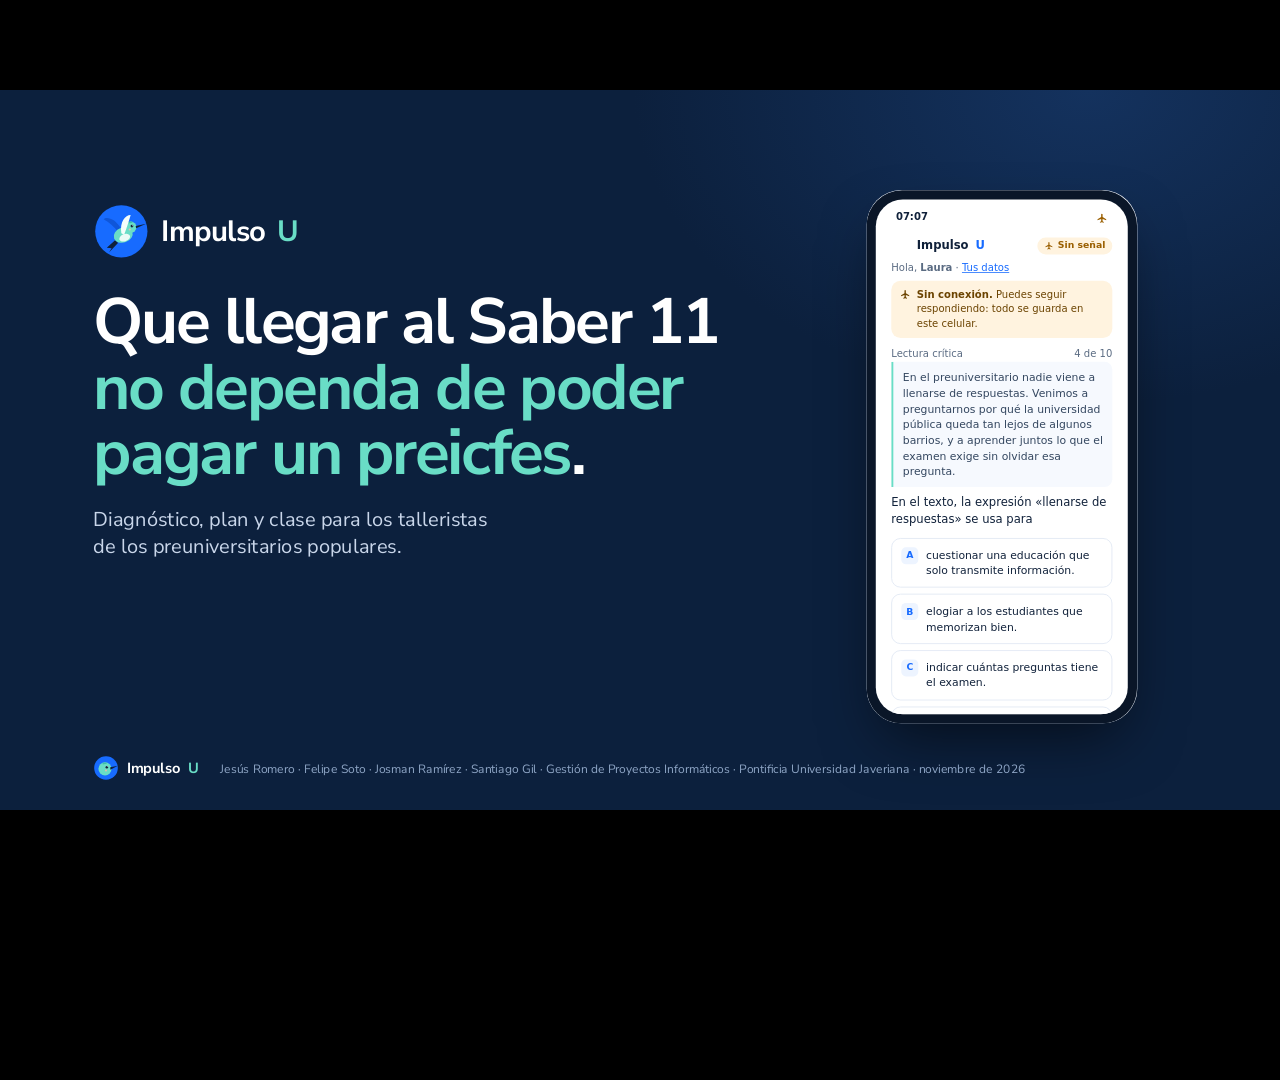
==== commit 5fa3ac17: "Deck publicado desde armar_deck.py (2026-11-25)" ====
--- a/vivo/index.html
+++ b/vivo/index.html
@@ -5,8 +5,8 @@
 <title>Impulso U · deck final</title>
 <link rel="preconnect" href="https://fonts.googleapis.com">
 <link rel="stylesheet" href="https://fonts.googleapis.com/css2?family=Nunito+Sans:wght@400;600;700&display=swap">
-<link rel="stylesheet" href="figuras-doc.css?v=1795576539">
-<link rel="stylesheet" href="deck.css?v=1795576539">
+<link rel="stylesheet" href="figuras-doc.css?v=1795577601">
+<link rel="stylesheet" href="deck.css?v=1795577601">
 </head>
 <body class="">
 <div style="display:none"><svg width="0" height="0" style="position:absolute"><symbol id="i-screen" viewBox="0 0 24 24"><rect x="3" y="4" width="18" height="12" rx="2"/><path d="M8 20h8M12 16v4"/></symbol><symbol id="i-tablet" viewBox="0 0 24 24"><rect x="5" y="3" width="14" height="18" rx="2"/><path d="M11 18h2"/></symbol><symbol id="i-phone" viewBox="0 0 24 24"><rect x="7.5" y="2.5" width="9" height="19" rx="2"/><path d="M11 18.5h2"/></symbol><symbol id="i-flag" viewBox="0 0 24 24"><path d="M5 21V4M5 4h11l-2 4 2 4H5"/></symbol><symbol id="i-bulb" viewBox="0 0 24 24"><path d="M9 18h6M10 21h4M8 14a6 6 0 1 1 8 0c-1 1-1.5 2-1.5 3h-5c0-1-.5-2-1.5-3z"/></symbol><symbol id="i-flask" viewBox="0 0 24 24"><path d="M9 3h6M10 3v6l-5 9a2 2 0 0 0 1.8 3h10.4A2 2 0 0 0 19 18l-5-9V3M7.5 14h9"/></symbol><symbol id="i-eye" viewBox="0 0 24 24"><path d="M2 12s3.5-7 10-7 10 7 10 7-3.5 7-10 7S2 12 2 12z"/><circle cx="12" cy="12" r="3"/></symbol><symbol id="i-mountain" viewBox="0 0 24 24"><path d="M3 20l6-10 4 6 2.5-3.5L21 20z"/><path d="M15 5v4M15 5h4l-1 1 1 1h-4"/></symbol><symbol id="i-medal" viewBox="0 0 24 24"><circle cx="12" cy="14" r="5"/><path d="M8.5 3l2.5 6.5M15.5 3L13 9.5M11 14l1-1v4"/></symbol><symbol id="i-play" viewBox="0 0 24 24"><circle cx="12" cy="12" r="9"/><path d="M10 8.5l5 3.5-5 3.5z"/></symbol><symbol id="i-cap" viewBox="0 0 24 24"><path d="M2 9l10-5 10 5-10 5z"/><path d="M6 11v5c3 2 9 2 12 0v-5"/></symbol><symbol id="i-star" viewBox="0 0 24 24"><path d="M12 3l2.7 5.6 6.1.9-4.4 4.3 1 6.1L12 17l-5.4 2.9 1-6.1L3.2 9.5l6.1-.9z"/></symbol><symbol id="i-users" viewBox="0 0 24 24"><circle cx="9" cy="8" r="3"/><circle cx="17" cy="9" r="2.5"/><path d="M3 19c0-3 3-5 6-5s6 2 6 5M15 14.5c3 0 5.5 1.5 5.5 4"/></symbol><symbol id="i-shield" viewBox="0 0 24 24"><path d="M12 3l7 3v6c0 4.5-3 7.5-7 9-4-1.5-7-4.5-7-9V6z"/><path d="M9 12l2 2 4-4"/></symbol><symbol id="i-books" viewBox="0 0 24 24"><path d="M4 4h4v16H4zM10 4h4v16h-4zM15.5 5l3.8-1 3 15-3.8 1z"/></symbol><symbol id="i-chat" viewBox="0 0 24 24"><path d="M4 5h16v11H9l-5 4z"/><path d="M8 9.5h8M8 12.5h5"/></symbol><symbol id="i-chart" viewBox="0 0 24 24"><path d="M4 20V4M4 20h16M8 16v-4M12 16V8M16 16v-6"/></symbol><symbol id="i-route" viewBox="0 0 24 24"><circle cx="6" cy="18" r="2"/><circle cx="18" cy="6" r="2"/><path d="M8 18h6a3 3 0 0 0 0-6h-4a3 3 0 0 1 0-6h6"/></symbol><symbol id="i-cloud" viewBox="0 0 24 24"><path d="M7 18h10a4 4 0 0 0 .5-8A6 6 0 0 0 6 9.5 4.3 4.3 0 0 0 7 18z"/></symbol><symbol id="i-download" viewBox="0 0 24 24"><path d="M12 4v11M7.5 10.5L12 15l4.5-4.5M5 20h14"/></symbol><symbol id="i-sync" viewBox="0 0 24 24"><path d="M20 12a8 8 0 0 1-14 5.3M4 12A8 8 0 0 1 18 6.7"/><path d="M18 3v4h-4M6 21v-4h4"/></symbol><symbol id="i-lock" viewBox="0 0 24 24"><rect x="5" y="11" width="14" height="9" rx="2"/><path d="M8 11V8a4 4 0 0 1 8 0v3"/></symbol><symbol id="i-gauge" viewBox="0 0 24 24"><path d="M4 17a8 8 0 1 1 16 0"/><path d="M12 17l4-5"/></symbol><symbol id="i-key" viewBox="0 0 24 24"><circle cx="8" cy="15" r="4"/><path d="M11 12l9-9M17 6l3 3M15 8l2 2"/></symbol><symbol id="i-wifioff" viewBox="0 0 24 24"><path d="M3 3l18 18M8.5 16.5a5 5 0 0 1 7 0M5 13a10 10 0 0 1 5-2.7M14 10.3A10 10 0 0 1 19 13M2 9.5a15 15 0 0 1 5-2.8M12 6a15 15 0 0 1 10 3.5"/><circle cx="12" cy="20" r="0.8"/></symbol></svg></div>
@@ -252,13 +252,13 @@
   <div class="firma"><img class="mk" src="img/logo-isotipo.svg" alt="">Impulso <b>U</b></div><div class="num-l"></div>
 </section>
 <section class="lam " id="pruebas" data-quien="Josman" data-tiempo="0:40" data-notas="**En la lámina:** el flujo de la semana con lo que cuesta cada paso. Clic 1: la nube y la IA por inscrito, año a año. Clic 2: lo que cuesta construirlo. Clic 3: los requisitos y la prueba que habilita el piloto.
-La pregunta técnica, para quien financia, es cuánto cuesta construirlo y cuánto cuesta atender a uno más. Entre semana los agentes diagnostican al grupo y preparan cada clase en lote, unos 39 dólares por colectivo en el ciclo; el sábado el celular no llama a la IA. La plataforma la estimamos con lo que cuesta una aplicación nuestra en producción, 155 dólares al mes, y es fija. **Clic:** por eso el costo por inscrito cae a medida que sumamos colectivos: unos 53 mil pesos en el piloto y unos 13 mil en 2029. **Clic:** lo caro es construirlo: 540 horas, 34,6 millones, que es el primer tramo de lo que pedimos. **Clic:** tres de los doce requisitos ya están demostrados en la maqueta. El de costo no se cumple: pedía menos de 2.000 pesos por estudiante, y solo el agente ya suma unos 3.100, así que el umbral hay que revisarlo. Los otros ocho tienen su prueba definida, y la más importante es la de carga con 500 estudiantes a la vez: sin ella no empieza el piloto.
+La pregunta técnica, para quien financia, es cuánto cuesta construirlo y cuánto cuesta atender a uno más. Entre semana los agentes diagnostican al grupo y preparan cada clase en lote, unos 155 mil pesos por colectivo en el ciclo; el sábado el celular no llama a la IA. La plataforma la estimamos con lo que cuesta una aplicación nuestra en producción, unos 620 mil pesos al mes, y es fija. **Clic:** por eso el costo por inscrito cae a medida que sumamos colectivos: unos 53 mil pesos en el piloto y unos 13 mil en 2029. **Clic:** lo caro es construirlo: 540 horas, 34,6 millones, que es el primer tramo de lo que pedimos. **Clic:** tres de los doce requisitos ya están demostrados en la maqueta. El de costo no se cumple: pedía menos de 2.000 pesos por estudiante, y solo el agente ya suma unos 3.100, así que el umbral hay que revisarlo. Los otros ocho tienen su prueba definida, y la más importante es la de carga con 500 estudiantes a la vez: sin ella no empieza el piloto.
 **Pasa a:** ¿qué ya probaron con usuarios?">
   <div class="kick a">Viabilidad técnica</div>
   <div class="tit a" style="--i:1;font-size:50px;max-width:62ch">Construirlo cuesta <em>$34,6 M una vez</em>; la nube y la IA, <em>$13 mil por inscrito en 2029</em>, casi todo fijo.</div>
   <div class="vt-flujo">
-    <div class="vt-nd a" style="--i:2"><div class="vt-ic"><img src="img/colibri-piensa.svg" alt=""></div><b>Entre semana</b><span>agentes en lote: diagnóstico y clase</span><span class="vt-cost ia">USD 39 por colectivo y ciclo</span></div>
-    <div class="vt-nd a" style="--i:3"><div class="vt-ic">⬇</div><b>Una descarga</b><span>el simulacro baja una vez: 4,4 KB</span><span class="vt-cost">plataforma fija: USD 155 al mes</span></div>
+    <div class="vt-nd a" style="--i:2"><div class="vt-ic"><img src="img/colibri-piensa.svg" alt=""></div><b>Entre semana</b><span>agentes en lote: diagnóstico y clase</span><span class="vt-cost ia">$155 mil por colectivo y ciclo</span></div>
+    <div class="vt-nd a" style="--i:3"><div class="vt-ic">⬇</div><b>Una descarga</b><span>el simulacro baja una vez: 4,4 KB</span><span class="vt-cost">plataforma fija: $620 mil al mes</span></div>
     <div class="vt-nd a" style="--i:4"><div class="vt-ic">✈</div><b>Sábado sin señal</b><span>se responde y se guarda en el teléfono</span><span class="vt-cost">0 llamadas a la IA · $0</span></div>
     <div class="vt-nd a" style="--i:5"><div class="vt-ic">⟳</div><b>Vuelve la señal</b><span>todo llega solo al tablero de Andrea</span><span class="vt-cost">1 escritura por estudiante</span></div>
   </div>
@@ -277,7 +277,7 @@
       <div class="vt-req"><i class="si" style="--i:0"></i><i class="si" style="--i:1"></i><i class="si" style="--i:2"></i><i class="mal" style="--i:3"></i><i class="pend" style="--i:4"></i><i class="pend" style="--i:5"></i><i class="pend" style="--i:6"></i><i class="pend" style="--i:7"></i><i class="pend" style="--i:8"></i><i class="pend" style="--i:9"></i><i class="pend" style="--i:10"></i><i class="pend" style="--i:11"></i></div>
       <div class="vt-gate"><b>8 por probar antes del piloto:</b> 500 a la vez, disponibilidad, respaldo y calidad del banco. Sin la prueba de carga con 500 estudiantes no arranca el piloto.</div></div>
   </div>
-  <div class="fuente">Fuentes: Doc de viabilidad técnica y modelo de costos del grupo [20], con precios de la API de Gemini (2026) a $4.000 por dólar; plataforma: costo real de una aplicación del equipo en Google Cloud (USD 155 al mes desde mayo de 2026). Las cifras técnicas son de la maqueta; aún no hay pruebas con usuarios.</div>
+  <div class="fuente">Fuentes: Doc de viabilidad técnica y modelo de costos del grupo [20], con precios de la API de Gemini (2026) a $4.000 por dólar; plataforma: costo real de una aplicación del equipo en Google Cloud (unos $620 mil al mes desde mayo de 2026). Las cifras técnicas son de la maqueta; aún no hay pruebas con usuarios.</div>
   <div class="firma"><img class="mk" src="img/logo-isotipo.svg" alt="">Impulso <b>U</b></div><div class="num-l"></div>
 </section>
 <section class="lam " id="traccion" data-quien="Jesús" data-tiempo="0:35" data-notas="**En la lámina:** cuatro piezas, de septiembre a noviembre. Lo que hay es una maqueta: todavía no hay pruebas con usuarios.
@@ -350,17 +350,17 @@
   <div class="fuente">Costo = fijo + marginal × inscritos. Ingreso = inscritos que presentan los simulacros contratados × precio. Modelo financiero del grupo [20]; precios: mediana y p75 de 9 contratos [21].</div>
   <div class="firma"><img class="mk" src="img/logo-isotipo.svg" alt="">Impulso <b>U</b></div><div class="num-l"></div>
 </section>
-<section class="lam " id="proyeccion" data-escena="graf" data-quien="Santiago" data-tiempo="0:30" data-notas="**En la lámina:** la caja acumulada a la mediana. Clic: la curva al precio meta.
-En 2027 todo es inversión, porque el piloto es gratis para los colectivos. A la mediana del precio, la operación pierde entre 22 y 29 millones al año y la caja no deja de caer. **Clic:** si el municipio paga 90 mil, la caja toca fondo en 2028 y 2029 cierra con 1,8 millones a favor. Por eso lo primero que valida el piloto no es la tecnología sino el precio.
+<section class="lam " id="proyeccion" data-escena="graf" data-quien="Santiago" data-tiempo="0:30" data-notas="**En la lámina:** el resultado de cada año. Clic 1: las barras al precio meta. Clic 2: la subvención total en cada caso.
+Este es el resultado de cada año, no la caja acumulada. 2027 es el lanzamiento: el piloto es gratis para los colectivos y cuesta 60 millones. A la mediana, 2028 y 2029 siguen en rojo, cerca de 25 millones al año. **Clic:** al precio meta, 2028 todavía pierde 21 millones, pero 2029 ya deja 1,8: desde ahí la operación cubre su costo, aunque con un margen mínimo. **Clic:** por eso lo que pedimos se mide como subvención y no como una inversión que se devuelve: al precio meta hacen falta 81 millones en total y ahí se detiene; a la mediana van 111 y siguen creciendo.
 **Pasa a:** ¿cuánto piden para llegar ahí?">
   <div class="dos" style="grid-template-columns:560px 1fr">
     <div>
       <div class="kick a">Camino al equilibrio</div>
-      <div class="tit a" style="--i:1;font-size:52px">El precio, más que los colectivos, <em>decide si Impulso U se sostiene</em>.</div>
-      <div class="bajada a" style="--i:2;font-size:25px">2027 es lanzamiento: el piloto es gratis y cuesta $60,0 M. A la mediana, la caja sigue cayendo hasta 2029.</div>
-      <div class="bajada-clic p" data-paso="1" style="font-size:25px;color:#69DDC6">A $90 mil, como ya pagan Guateque y Rionegro, toca fondo en 2028 y 2029 cierra en +$1,8 M.</div>
-    </div>
-    <div class="a" style="--i:2"><svg class="graf caja-g" width="1000" height="600" viewBox="0 0 1000 600"><line x1="90" x2="980" y1="70.0" y2="70.0" stroke="#1E3557"/><text class="eje" x="80" y="78.0" text-anchor="end">0</text><line x1="90" x2="980" y1="156.0" y2="156.0" stroke="#1E3557"/><text class="eje" x="80" y="164.0" text-anchor="end">−25,0</text><line x1="90" x2="980" y1="242.0" y2="242.0" stroke="#1E3557"/><text class="eje" x="80" y="250.0" text-anchor="end">−50,0</text><line x1="90" x2="980" y1="328.0" y2="328.0" stroke="#1E3557"/><text class="eje" x="80" y="336.0" text-anchor="end">−75,0</text><line x1="90" x2="980" y1="414.0" y2="414.0" stroke="#1E3557"/><text class="eje" x="80" y="422.0" text-anchor="end">−100,0</text><line x1="90" x2="980" y1="500.0" y2="500.0" stroke="#1E3557"/><text class="eje" x="80" y="508.0" text-anchor="end">−125,0</text><text class="rot" x="150" y="556" text-anchor="middle">fin 2027</text><text class="rot" x="480" y="556" text-anchor="middle">fin 2028</text><text class="rot" x="810" y="556" text-anchor="middle">fin 2029</text><g><path class="cl" d="M150 277 L480 377 L810 453" stroke="#FF8A7A"/><circle cx="150" cy="277" r="9" fill="#FF8A7A"/><text x="134" y="319" text-anchor="middle" class="val" style="fill:#FF8A7A">−60,0</text><circle cx="480" cy="377" r="9" fill="#FF8A7A"/><text x="464" y="419" text-anchor="middle" class="val" style="fill:#FF8A7A">−89,1</text><circle cx="810" cy="453" r="9" fill="#FF8A7A"/><text x="794" y="495" text-anchor="middle" class="val" style="fill:#FF8A7A">−111,4</text><text x="836" y="461" class="eje" style="fill:#FF8A7A">a la mediana</text></g><g class="p" data-paso="1"><path class="cl" d="M150 277 L480 349 L810 343" stroke="#69DDC6"/><circle cx="150" cy="277" r="9" fill="#69DDC6"/><circle cx="480" cy="349" r="9" fill="#69DDC6"/><text x="480" y="327" text-anchor="middle" class="val" style="fill:#69DDC6">−81,1</text><circle cx="810" cy="343" r="9" fill="#69DDC6"/><text x="810" y="321" text-anchor="middle" class="val" style="fill:#69DDC6">−79,3</text><text x="836" y="351" class="eje" style="fill:#69DDC6">a $90 mil</text></g></svg></div>
+      <div class="tit a" style="--i:1;font-size:48px">Al precio meta, la operación cubre su costo desde 2029; <em>hasta entonces necesita $81,1 M de subvención</em>.</div>
+      <div class="bajada a" style="--i:2;font-size:24px">Resultado de cada año, en millones de pesos. 2027 es el lanzamiento: el piloto es gratis para los colectivos y cuesta $60,0 M.</div>
+      <div class="bajada-clic p" data-paso="2" style="font-size:24px;color:#69DDC6">Lo que pedimos no se devuelve: es el costo de llegar a un modelo que se sostiene. A la mediana, no se llega.</div>
+    </div>
+    <div class="a" style="--i:2"><svg class="graf ra-g" width="1000" height="600" viewBox="0 0 1000 600"><line x1="60" x2="980" y1="120" y2="120" stroke="#8FA6C6" stroke-width="2"/><text class="eje" x="52" y="127" text-anchor="end">0</text><text class="rot" x="205" y="60" text-anchor="middle">2027</text><g><rect class="barra" x="120" y="120" width="80" height="351" rx="6" fill="#FF8A7A"/><text x="160" y="507" text-anchor="middle" class="val" style="fill:#FF8A7A">−60,0</text></g><g class="p" data-paso="1"><rect class="barra" x="210" y="120" width="80" height="351" rx="6" fill="#69DDC6"/><text x="250" y="507" text-anchor="middle" class="val" style="fill:#69DDC6">−60,0</text></g><text class="rot" x="505" y="60" text-anchor="middle">2028</text><g><rect class="barra" x="420" y="120" width="80" height="170" rx="6" fill="#FF8A7A"/><text x="460" y="326" text-anchor="middle" class="val" style="fill:#FF8A7A">−29,1</text></g><g class="p" data-paso="1"><rect class="barra" x="510" y="120" width="80" height="123" rx="6" fill="#69DDC6"/><text x="550" y="279" text-anchor="middle" class="val" style="fill:#69DDC6">−21,1</text></g><text class="rot" x="805" y="60" text-anchor="middle">2029</text><g><rect class="barra" x="720" y="120" width="80" height="130" rx="6" fill="#FF8A7A"/><text x="760" y="286" text-anchor="middle" class="val" style="fill:#FF8A7A">−22,2</text></g><g class="p" data-paso="1"><rect class="barra" x="810" y="110" width="80" height="10" rx="6" fill="#69DDC6"/><text x="850" y="98" text-anchor="middle" class="val" style="fill:#69DDC6">+1,8</text></g></svg><div class="ra-ley"><span><i style="background:#FF8A7A"></i>a la mediana, $54 mil por estudiante</span><span class="p" data-paso="1"><i style="background:#69DDC6"></i>al precio meta, $90 mil</span></div><div class="ra-sub p" data-paso="2"><div><span>Subvención total a la mediana</span><b style="color:#FF8A7A">$111,4 M</b>y sigue creciendo: ningún año cubre su costo</div><div><span>Subvención total al precio meta</span><b style="color:#69DDC6">$81,1 M</b>y se detiene: desde 2029 la operación cubre su costo</div></div></div>
   </div>
   <div class="fuente">Millones de pesos colombianos. Modelo financiero del grupo [20]: equipo técnico (Coderhouse, 2026 [3]), coordinación (Computrabajo, 2026 [7]), contabilidad (Alegra, 2025 [2]), protección de datos (Valora Analitik, 2026 [36]). Ingreso: inscritos que presentan los simulacros contratados × $54.200; precio meta: percentil 75 de 9 contratos [21].</div>
   <div class="firma"><img class="mk" src="img/logo-isotipo.svg" alt="">Impulso <b>U</b></div><div class="num-l"></div>
@@ -639,7 +639,7 @@
 </style>
   <div class="kick a">Anexo · Finanzas</div>
   <div class="tit a" style="--i:1;font-size:46px;max-width:46ch">Cuatro supuestos pesan y no tienen fuente todavía, y el piloto se diseña para comprobarlos.</div>
-  <div class="exh-w" style="width:641px"><div class="exh" style="width:572px;zoom:1.120"><style>#t36 td{padding:3px 5px;line-height:1.22}</style><table class="t" id="t36"><tr><th style="width:150px">Supuesto</th><th style="width:108px">Valor</th><th style="text-align:center;width:52px">Impacto</th><th style="text-align:center;width:58px">Evidencia</th><th>Fuente, o cómo lo prueba el piloto</th></tr><tr><td colspan="5" style="padding-top:5px;border-top:1.5px solid #0C203D"><span class="lbl" style="color:#176BFF">Lo que prueba el piloto</span></td></tr><tr><td class="k">Que un municipio pague por estudiantes de colectivo</td><td>$54.200 hoy; la meta es $90&nbsp;mil</td><td style="text-align:center"><svg width="16" height="16" viewBox="0 0 16 16" style="vertical-align:middle"><circle cx="8" cy="8" r="6" fill="#fff" stroke="#176BFF" stroke-width="1.3"/><circle cx="8" cy="8" r="6" fill="#176BFF"/></svg></td><td style="text-align:center"><svg width="16" height="16" viewBox="0 0 16 16" style="vertical-align:middle"><circle cx="8" cy="8" r="6" fill="#fff" stroke="#176BFF" stroke-width="1.3"/></svg></td><td>propuesta de precio a un municipio · <b style="color:#176BFF">sep 2027</b></td></tr><tr><td class="k">Inscritos que presentan los simulacros contratados</td><td>89%</td><td style="text-align:center"><svg width="16" height="16" viewBox="0 0 16 16" style="vertical-align:middle"><circle cx="8" cy="8" r="6" fill="#fff" stroke="#176BFF" stroke-width="1.3"/><path d="M8 8 L8 2 A6 6 0 0 1 8.00 14.00 Z" fill="#176BFF"/></svg></td><td style="text-align:center"><svg width="16" height="16" viewBox="0 0 16 16" style="vertical-align:middle"><circle cx="8" cy="8" r="6" fill="#fff" stroke="#176BFF" stroke-width="1.3"/></svg></td><td>registro de la app · <b style="color:#176BFF">feb–ago 2027</b></td></tr><tr><td class="k">Inscritos por colectivo</td><td>50</td><td style="text-align:center"><svg width="16" height="16" viewBox="0 0 16 16" style="vertical-align:middle"><circle cx="8" cy="8" r="6" fill="#fff" stroke="#176BFF" stroke-width="1.3"/><path d="M8 8 L8 2 A6 6 0 0 1 8.00 14.00 Z" fill="#176BFF"/></svg></td><td style="text-align:center"><svg width="16" height="16" viewBox="0 0 16 16" style="vertical-align:middle"><circle cx="8" cy="8" r="6" fill="#fff" stroke="#0C203D" stroke-width="1.3"/><path d="M8 8 L8 2 A6 6 0 0 1 14.00 8.00 Z" fill="#0C203D"/></svg></td><td>inscripción del piloto; hoy lo estima un educador · <b style="color:#176BFF">feb 2027</b></td></tr><tr><td class="k">Acompañamiento por colectivo</td><td>5 h al mes, 8 meses</td><td style="text-align:center"><svg width="16" height="16" viewBox="0 0 16 16" style="vertical-align:middle"><circle cx="8" cy="8" r="6" fill="#fff" stroke="#176BFF" stroke-width="1.3"/><path d="M8 8 L8 2 A6 6 0 0 1 8.00 14.00 Z" fill="#176BFF"/></svg></td><td style="text-align:center"><svg width="16" height="16" viewBox="0 0 16 16" style="vertical-align:middle"><circle cx="8" cy="8" r="6" fill="#fff" stroke="#176BFF" stroke-width="1.3"/></svg></td><td>bitácora del coordinador; la app propone las clases · <b style="color:#176BFF">feb–ago 2027</b></td></tr><tr><td class="k">Nube, base de datos y funciones</td><td>USD 155 al mes, fijo</td><td style="text-align:center"><svg width="16" height="16" viewBox="0 0 16 16" style="vertical-align:middle"><circle cx="8" cy="8" r="6" fill="#fff" stroke="#176BFF" stroke-width="1.3"/><path d="M8 8 L8 2 A6 6 0 0 1 8.00 14.00 Z" fill="#176BFF"/></svg></td><td style="text-align:center"><svg width="16" height="16" viewBox="0 0 16 16" style="vertical-align:middle"><circle cx="8" cy="8" r="6" fill="#fff" stroke="#0C203D" stroke-width="1.3"/><path d="M8 8 L8 2 A6 6 0 0 1 14.00 8.00 Z" fill="#0C203D"/></svg></td><td>costo real de una app del equipo con seguimiento por organización · <b style="color:#176BFF">piloto</b></td></tr><tr><td colspan="5" style="padding-top:5px;border-top:1.5px solid #0C203D"><span class="lbl" style="color:#0C203D">Con fuente o decididos</span></td></tr><tr><td class="k">Precio de los simulacros en colegios</td><td>$54.200 mediana</td><td style="text-align:center"><svg width="16" height="16" viewBox="0 0 16 16" style="vertical-align:middle"><circle cx="8" cy="8" r="6" fill="#fff" stroke="#0C203D" stroke-width="1.3"/><circle cx="8" cy="8" r="6" fill="#0C203D"/></svg></td><td style="text-align:center"><svg width="16" height="16" viewBox="0 0 16 16" style="vertical-align:middle"><circle cx="8" cy="8" r="6" fill="#fff" stroke="#0C203D" stroke-width="1.3"/><circle cx="8" cy="8" r="6" fill="#0C203D"/></svg></td><td class="desc" style="margin:0">9 contratos de SECOP, 2025–2026; p75: $90 mil</td></tr><tr><td class="k">Simulacros contratados</td><td>3 por estudiante al año</td><td style="text-align:center"><svg width="16" height="16" viewBox="0 0 16 16" style="vertical-align:middle"><circle cx="8" cy="8" r="6" fill="#fff" stroke="#0C203D" stroke-width="1.3"/><path d="M8 8 L8 2 A6 6 0 0 1 8.00 14.00 Z" fill="#0C203D"/></svg></td><td style="text-align:center"><svg width="16" height="16" viewBox="0 0 16 16" style="vertical-align:middle"><circle cx="8" cy="8" r="6" fill="#fff" stroke="#0C203D" stroke-width="1.3"/><circle cx="8" cy="8" r="6" fill="#0C203D"/></svg></td><td class="desc" style="margin:0">mediana de los 9 contratos</td></tr><tr><td class="k">Forma de contratar</td><td>mínima cuantía</td><td style="text-align:center"><svg width="16" height="16" viewBox="0 0 16 16" style="vertical-align:middle"><circle cx="8" cy="8" r="6" fill="#fff" stroke="#0C203D" stroke-width="1.3"/><circle cx="8" cy="8" r="6" fill="#0C203D"/></svg></td><td style="text-align:center"><svg width="16" height="16" viewBox="0 0 16 16" style="vertical-align:middle"><circle cx="8" cy="8" r="6" fill="#fff" stroke="#0C203D" stroke-width="1.3"/><circle cx="8" cy="8" r="6" fill="#0C203D"/></svg></td><td class="desc" style="margin:0">decisión: en el convenio, la entidad pone el 30%</td></tr><tr><td class="k">Tarifa del equipo técnico</td><td>$64.125 por hora</td><td style="text-align:center"><svg width="16" height="16" viewBox="0 0 16 16" style="vertical-align:middle"><circle cx="8" cy="8" r="6" fill="#fff" stroke="#0C203D" stroke-width="1.3"/><path d="M8 8 L8 2 A6 6 0 0 1 14.00 8.00 Z" fill="#0C203D"/></svg></td><td style="text-align:center"><svg width="16" height="16" viewBox="0 0 16 16" style="vertical-align:middle"><circle cx="8" cy="8" r="6" fill="#fff" stroke="#0C203D" stroke-width="1.3"/><circle cx="8" cy="8" r="6" fill="#0C203D"/></svg></td><td class="desc" style="margin:0">Coderhouse (2026) + 52% de carga</td></tr><tr><td class="k">Sueldo del coordinador</td><td>$3.050.804 al mes</td><td style="text-align:center"><svg width="16" height="16" viewBox="0 0 16 16" style="vertical-align:middle"><circle cx="8" cy="8" r="6" fill="#fff" stroke="#0C203D" stroke-width="1.3"/><path d="M8 8 L8 2 A6 6 0 0 1 14.00 8.00 Z" fill="#0C203D"/></svg></td><td style="text-align:center"><svg width="16" height="16" viewBox="0 0 16 16" style="vertical-align:middle"><circle cx="8" cy="8" r="6" fill="#fff" stroke="#0C203D" stroke-width="1.3"/><circle cx="8" cy="8" r="6" fill="#0C203D"/></svg></td><td class="desc" style="margin:0">Computrabajo (2026)</td></tr><tr><td class="k">Contabilidad</td><td>$600.000 al mes desde 2028</td><td style="text-align:center"><svg width="16" height="16" viewBox="0 0 16 16" style="vertical-align:middle"><circle cx="8" cy="8" r="6" fill="#fff" stroke="#0C203D" stroke-width="1.3"/><path d="M8 8 L8 2 A6 6 0 0 1 14.00 8.00 Z" fill="#0C203D"/></svg></td><td style="text-align:center"><svg width="16" height="16" viewBox="0 0 16 16" style="vertical-align:middle"><circle cx="8" cy="8" r="6" fill="#fff" stroke="#0C203D" stroke-width="1.3"/><circle cx="8" cy="8" r="6" fill="#0C203D"/></svg></td><td class="desc" style="margin:0">Alegra (2025)</td></tr><tr><td class="k">Protección de datos</td><td>1 SMMLV al año</td><td style="text-align:center"><svg width="16" height="16" viewBox="0 0 16 16" style="vertical-align:middle"><circle cx="8" cy="8" r="6" fill="#fff" stroke="#0C203D" stroke-width="1.3"/><path d="M8 8 L8 2 A6 6 0 0 1 14.00 8.00 Z" fill="#0C203D"/></svg></td><td style="text-align:center"><svg width="16" height="16" viewBox="0 0 16 16" style="vertical-align:middle"><circle cx="8" cy="8" r="6" fill="#fff" stroke="#0C203D" stroke-width="1.3"/><circle cx="8" cy="8" r="6" fill="#0C203D"/></svg></td><td class="desc" style="margin:0">Conalbos (2026)</td></tr><tr><td class="k">Agente que propone cada clase</td><td>USD 39 por colectivo y ciclo</td><td style="text-align:center"><svg width="16" height="16" viewBox="0 0 16 16" style="vertical-align:middle"><circle cx="8" cy="8" r="6" fill="#fff" stroke="#0C203D" stroke-width="1.3"/><path d="M8 8 L8 2 A6 6 0 0 1 14.00 8.00 Z" fill="#0C203D"/></svg></td><td style="text-align:center"><svg width="16" height="16" viewBox="0 0 16 16" style="vertical-align:middle"><circle cx="8" cy="8" r="6" fill="#fff" stroke="#0C203D" stroke-width="1.3"/><path d="M8 8 L8 2 A6 6 0 0 1 14.00 8.00 Z" fill="#0C203D"/></svg></td><td class="desc" style="margin:0">1.560 clases en lote con Gemini; precios de 2026</td></tr><tr><td class="k">Plan de crecimiento</td><td>15 colectivos y 2 municipios en 2029</td><td style="text-align:center"><svg width="16" height="16" viewBox="0 0 16 16" style="vertical-align:middle"><circle cx="8" cy="8" r="6" fill="#fff" stroke="#0C203D" stroke-width="1.3"/><path d="M8 8 L8 2 A6 6 0 0 1 14.00 8.00 Z" fill="#0C203D"/></svg></td><td style="text-align:center"><svg width="16" height="16" viewBox="0 0 16 16" style="vertical-align:middle"><circle cx="8" cy="8" r="6" fill="#fff" stroke="#0C203D" stroke-width="1.3"/></svg></td><td class="desc" style="margin:0">meta del grupo; 3 colectivos en 2027 y 5 en 2028</td></tr></table><div class="note" style="display:flex;gap:9px;align-items:center;white-space:nowrap;font-size:8.2px"><b>Impacto:</b><span><svg width="16" height="16" viewBox="0 0 16 16" style="vertical-align:middle"><circle cx="8" cy="8" r="6" fill="#fff" stroke="#0C203D" stroke-width="1.3"/><circle cx="8" cy="8" r="6" fill="#0C203D"/></svg> más de $10 M</span><span><svg width="16" height="16" viewBox="0 0 16 16" style="vertical-align:middle"><circle cx="8" cy="8" r="6" fill="#fff" stroke="#0C203D" stroke-width="1.3"/><path d="M8 8 L8 2 A6 6 0 0 1 8.00 14.00 Z" fill="#0C203D"/></svg> de $5 a $10 M</span><span><svg width="16" height="16" viewBox="0 0 16 16" style="vertical-align:middle"><circle cx="8" cy="8" r="6" fill="#fff" stroke="#0C203D" stroke-width="1.3"/><path d="M8 8 L8 2 A6 6 0 0 1 14.00 8.00 Z" fill="#0C203D"/></svg> menos de $5 M</span><b style="margin-left:6px">Evidencia:</b><span><svg width="16" height="16" viewBox="0 0 16 16" style="vertical-align:middle"><circle cx="8" cy="8" r="6" fill="#fff" stroke="#0C203D" stroke-width="1.3"/><circle cx="8" cy="8" r="6" fill="#0C203D"/></svg> verificado</span><span><svg width="16" height="16" viewBox="0 0 16 16" style="vertical-align:middle"><circle cx="8" cy="8" r="6" fill="#fff" stroke="#0C203D" stroke-width="1.3"/><path d="M8 8 L8 2 A6 6 0 0 1 14.00 8.00 Z" fill="#0C203D"/></svg> una sola fuente</span><span><svg width="16" height="16" viewBox="0 0 16 16" style="vertical-align:middle"><circle cx="8" cy="8" r="6" fill="#fff" stroke="#0C203D" stroke-width="1.3"/></svg> sin fuente</span></div><div class="note">Impacto: cuánto cambia el resultado de 2029 en el rango posible del supuesto; el precio, entre la mediana y la meta.</div><div style="margin-top:8px;border-left:3px solid #176BFF;padding:1px 0 1px 8px"><div style="font-size:10px;font-weight:800;color:#0C203D;line-height:1.3">Cuatro supuestos no tienen fuente todavía, y el más importante es que un municipio pague el precio por estudiantes de colectivo.</div><div style="font-size:9.4px;color:#10213A;line-height:1.3;margin-top:2px">El piloto mide los otros tres entre febrero y agosto de 2027, y con esos datos se propone un precio a un municipio en septiembre.</div></div></div></div>
+  <div class="exh-w" style="width:641px"><div class="exh" style="width:572px;zoom:1.120"><style>#t36 td{padding:3px 5px;line-height:1.22}</style><table class="t" id="t36"><tr><th style="width:150px">Supuesto</th><th style="width:108px">Valor</th><th style="text-align:center;width:52px">Impacto</th><th style="text-align:center;width:58px">Evidencia</th><th>Fuente, o cómo lo prueba el piloto</th></tr><tr><td colspan="5" style="padding-top:5px;border-top:1.5px solid #0C203D"><span class="lbl" style="color:#176BFF">Lo que prueba el piloto</span></td></tr><tr><td class="k">Que un municipio pague por estudiantes de colectivo</td><td>$54.200 hoy; la meta es $90&nbsp;mil</td><td style="text-align:center"><svg width="16" height="16" viewBox="0 0 16 16" style="vertical-align:middle"><circle cx="8" cy="8" r="6" fill="#fff" stroke="#176BFF" stroke-width="1.3"/><circle cx="8" cy="8" r="6" fill="#176BFF"/></svg></td><td style="text-align:center"><svg width="16" height="16" viewBox="0 0 16 16" style="vertical-align:middle"><circle cx="8" cy="8" r="6" fill="#fff" stroke="#176BFF" stroke-width="1.3"/></svg></td><td>propuesta de precio a un municipio · <b style="color:#176BFF">sep 2027</b></td></tr><tr><td class="k">Inscritos que presentan los simulacros contratados</td><td>89%</td><td style="text-align:center"><svg width="16" height="16" viewBox="0 0 16 16" style="vertical-align:middle"><circle cx="8" cy="8" r="6" fill="#fff" stroke="#176BFF" stroke-width="1.3"/><path d="M8 8 L8 2 A6 6 0 0 1 8.00 14.00 Z" fill="#176BFF"/></svg></td><td style="text-align:center"><svg width="16" height="16" viewBox="0 0 16 16" style="vertical-align:middle"><circle cx="8" cy="8" r="6" fill="#fff" stroke="#176BFF" stroke-width="1.3"/></svg></td><td>registro de la app · <b style="color:#176BFF">feb–ago 2027</b></td></tr><tr><td class="k">Inscritos por colectivo</td><td>50</td><td style="text-align:center"><svg width="16" height="16" viewBox="0 0 16 16" style="vertical-align:middle"><circle cx="8" cy="8" r="6" fill="#fff" stroke="#176BFF" stroke-width="1.3"/><path d="M8 8 L8 2 A6 6 0 0 1 8.00 14.00 Z" fill="#176BFF"/></svg></td><td style="text-align:center"><svg width="16" height="16" viewBox="0 0 16 16" style="vertical-align:middle"><circle cx="8" cy="8" r="6" fill="#fff" stroke="#0C203D" stroke-width="1.3"/><path d="M8 8 L8 2 A6 6 0 0 1 14.00 8.00 Z" fill="#0C203D"/></svg></td><td>inscripción del piloto; hoy lo estima un educador · <b style="color:#176BFF">feb 2027</b></td></tr><tr><td class="k">Acompañamiento por colectivo</td><td>5 h al mes, 8 meses</td><td style="text-align:center"><svg width="16" height="16" viewBox="0 0 16 16" style="vertical-align:middle"><circle cx="8" cy="8" r="6" fill="#fff" stroke="#176BFF" stroke-width="1.3"/><path d="M8 8 L8 2 A6 6 0 0 1 8.00 14.00 Z" fill="#176BFF"/></svg></td><td style="text-align:center"><svg width="16" height="16" viewBox="0 0 16 16" style="vertical-align:middle"><circle cx="8" cy="8" r="6" fill="#fff" stroke="#176BFF" stroke-width="1.3"/></svg></td><td>bitácora del coordinador; la app propone las clases · <b style="color:#176BFF">feb–ago 2027</b></td></tr><tr><td class="k">Nube, base de datos y funciones</td><td>$620 mil al mes, fijo</td><td style="text-align:center"><svg width="16" height="16" viewBox="0 0 16 16" style="vertical-align:middle"><circle cx="8" cy="8" r="6" fill="#fff" stroke="#176BFF" stroke-width="1.3"/><path d="M8 8 L8 2 A6 6 0 0 1 8.00 14.00 Z" fill="#176BFF"/></svg></td><td style="text-align:center"><svg width="16" height="16" viewBox="0 0 16 16" style="vertical-align:middle"><circle cx="8" cy="8" r="6" fill="#fff" stroke="#0C203D" stroke-width="1.3"/><path d="M8 8 L8 2 A6 6 0 0 1 14.00 8.00 Z" fill="#0C203D"/></svg></td><td>costo real de una app del equipo con seguimiento por organización · <b style="color:#176BFF">piloto</b></td></tr><tr><td colspan="5" style="padding-top:5px;border-top:1.5px solid #0C203D"><span class="lbl" style="color:#0C203D">Con fuente o decididos</span></td></tr><tr><td class="k">Precio de los simulacros en colegios</td><td>$54.200 mediana</td><td style="text-align:center"><svg width="16" height="16" viewBox="0 0 16 16" style="vertical-align:middle"><circle cx="8" cy="8" r="6" fill="#fff" stroke="#0C203D" stroke-width="1.3"/><circle cx="8" cy="8" r="6" fill="#0C203D"/></svg></td><td style="text-align:center"><svg width="16" height="16" viewBox="0 0 16 16" style="vertical-align:middle"><circle cx="8" cy="8" r="6" fill="#fff" stroke="#0C203D" stroke-width="1.3"/><circle cx="8" cy="8" r="6" fill="#0C203D"/></svg></td><td class="desc" style="margin:0">9 contratos de SECOP, 2025–2026; p75: $90 mil</td></tr><tr><td class="k">Simulacros contratados</td><td>3 por estudiante al año</td><td style="text-align:center"><svg width="16" height="16" viewBox="0 0 16 16" style="vertical-align:middle"><circle cx="8" cy="8" r="6" fill="#fff" stroke="#0C203D" stroke-width="1.3"/><path d="M8 8 L8 2 A6 6 0 0 1 8.00 14.00 Z" fill="#0C203D"/></svg></td><td style="text-align:center"><svg width="16" height="16" viewBox="0 0 16 16" style="vertical-align:middle"><circle cx="8" cy="8" r="6" fill="#fff" stroke="#0C203D" stroke-width="1.3"/><circle cx="8" cy="8" r="6" fill="#0C203D"/></svg></td><td class="desc" style="margin:0">mediana de los 9 contratos</td></tr><tr><td class="k">Forma de contratar</td><td>mínima cuantía</td><td style="text-align:center"><svg width="16" height="16" viewBox="0 0 16 16" style="vertical-align:middle"><circle cx="8" cy="8" r="6" fill="#fff" stroke="#0C203D" stroke-width="1.3"/><circle cx="8" cy="8" r="6" fill="#0C203D"/></svg></td><td style="text-align:center"><svg width="16" height="16" viewBox="0 0 16 16" style="vertical-align:middle"><circle cx="8" cy="8" r="6" fill="#fff" stroke="#0C203D" stroke-width="1.3"/><circle cx="8" cy="8" r="6" fill="#0C203D"/></svg></td><td class="desc" style="margin:0">decisión: en el convenio, la entidad pone el 30%</td></tr><tr><td class="k">Tarifa del equipo técnico</td><td>$64.125 por hora</td><td style="text-align:center"><svg width="16" height="16" viewBox="0 0 16 16" style="vertical-align:middle"><circle cx="8" cy="8" r="6" fill="#fff" stroke="#0C203D" stroke-width="1.3"/><path d="M8 8 L8 2 A6 6 0 0 1 14.00 8.00 Z" fill="#0C203D"/></svg></td><td style="text-align:center"><svg width="16" height="16" viewBox="0 0 16 16" style="vertical-align:middle"><circle cx="8" cy="8" r="6" fill="#fff" stroke="#0C203D" stroke-width="1.3"/><circle cx="8" cy="8" r="6" fill="#0C203D"/></svg></td><td class="desc" style="margin:0">Coderhouse (2026) + 52% de carga</td></tr><tr><td class="k">Sueldo del coordinador</td><td>$3.050.804 al mes</td><td style="text-align:center"><svg width="16" height="16" viewBox="0 0 16 16" style="vertical-align:middle"><circle cx="8" cy="8" r="6" fill="#fff" stroke="#0C203D" stroke-width="1.3"/><path d="M8 8 L8 2 A6 6 0 0 1 14.00 8.00 Z" fill="#0C203D"/></svg></td><td style="text-align:center"><svg width="16" height="16" viewBox="0 0 16 16" style="vertical-align:middle"><circle cx="8" cy="8" r="6" fill="#fff" stroke="#0C203D" stroke-width="1.3"/><circle cx="8" cy="8" r="6" fill="#0C203D"/></svg></td><td class="desc" style="margin:0">Computrabajo (2026)</td></tr><tr><td class="k">Contabilidad</td><td>$600.000 al mes desde 2028</td><td style="text-align:center"><svg width="16" height="16" viewBox="0 0 16 16" style="vertical-align:middle"><circle cx="8" cy="8" r="6" fill="#fff" stroke="#0C203D" stroke-width="1.3"/><path d="M8 8 L8 2 A6 6 0 0 1 14.00 8.00 Z" fill="#0C203D"/></svg></td><td style="text-align:center"><svg width="16" height="16" viewBox="0 0 16 16" style="vertical-align:middle"><circle cx="8" cy="8" r="6" fill="#fff" stroke="#0C203D" stroke-width="1.3"/><circle cx="8" cy="8" r="6" fill="#0C203D"/></svg></td><td class="desc" style="margin:0">Alegra (2025)</td></tr><tr><td class="k">Protección de datos</td><td>1 SMMLV al año</td><td style="text-align:center"><svg width="16" height="16" viewBox="0 0 16 16" style="vertical-align:middle"><circle cx="8" cy="8" r="6" fill="#fff" stroke="#0C203D" stroke-width="1.3"/><path d="M8 8 L8 2 A6 6 0 0 1 14.00 8.00 Z" fill="#0C203D"/></svg></td><td style="text-align:center"><svg width="16" height="16" viewBox="0 0 16 16" style="vertical-align:middle"><circle cx="8" cy="8" r="6" fill="#fff" stroke="#0C203D" stroke-width="1.3"/><circle cx="8" cy="8" r="6" fill="#0C203D"/></svg></td><td class="desc" style="margin:0">Conalbos (2026)</td></tr><tr><td class="k">Agente que propone cada clase</td><td>$155 mil por colectivo y ciclo</td><td style="text-align:center"><svg width="16" height="16" viewBox="0 0 16 16" style="vertical-align:middle"><circle cx="8" cy="8" r="6" fill="#fff" stroke="#0C203D" stroke-width="1.3"/><path d="M8 8 L8 2 A6 6 0 0 1 14.00 8.00 Z" fill="#0C203D"/></svg></td><td style="text-align:center"><svg width="16" height="16" viewBox="0 0 16 16" style="vertical-align:middle"><circle cx="8" cy="8" r="6" fill="#fff" stroke="#0C203D" stroke-width="1.3"/><path d="M8 8 L8 2 A6 6 0 0 1 14.00 8.00 Z" fill="#0C203D"/></svg></td><td class="desc" style="margin:0">1.560 clases en lote con Gemini; precios de 2026</td></tr><tr><td class="k">Plan de crecimiento</td><td>15 colectivos y 2 municipios en 2029</td><td style="text-align:center"><svg width="16" height="16" viewBox="0 0 16 16" style="vertical-align:middle"><circle cx="8" cy="8" r="6" fill="#fff" stroke="#0C203D" stroke-width="1.3"/><path d="M8 8 L8 2 A6 6 0 0 1 14.00 8.00 Z" fill="#0C203D"/></svg></td><td style="text-align:center"><svg width="16" height="16" viewBox="0 0 16 16" style="vertical-align:middle"><circle cx="8" cy="8" r="6" fill="#fff" stroke="#0C203D" stroke-width="1.3"/></svg></td><td class="desc" style="margin:0">meta del grupo; 3 colectivos en 2027 y 5 en 2028</td></tr></table><div class="note" style="display:flex;gap:9px;align-items:center;white-space:nowrap;font-size:8.2px"><b>Impacto:</b><span><svg width="16" height="16" viewBox="0 0 16 16" style="vertical-align:middle"><circle cx="8" cy="8" r="6" fill="#fff" stroke="#0C203D" stroke-width="1.3"/><circle cx="8" cy="8" r="6" fill="#0C203D"/></svg> más de $10 M</span><span><svg width="16" height="16" viewBox="0 0 16 16" style="vertical-align:middle"><circle cx="8" cy="8" r="6" fill="#fff" stroke="#0C203D" stroke-width="1.3"/><path d="M8 8 L8 2 A6 6 0 0 1 8.00 14.00 Z" fill="#0C203D"/></svg> de $5 a $10 M</span><span><svg width="16" height="16" viewBox="0 0 16 16" style="vertical-align:middle"><circle cx="8" cy="8" r="6" fill="#fff" stroke="#0C203D" stroke-width="1.3"/><path d="M8 8 L8 2 A6 6 0 0 1 14.00 8.00 Z" fill="#0C203D"/></svg> menos de $5 M</span><b style="margin-left:6px">Evidencia:</b><span><svg width="16" height="16" viewBox="0 0 16 16" style="vertical-align:middle"><circle cx="8" cy="8" r="6" fill="#fff" stroke="#0C203D" stroke-width="1.3"/><circle cx="8" cy="8" r="6" fill="#0C203D"/></svg> verificado</span><span><svg width="16" height="16" viewBox="0 0 16 16" style="vertical-align:middle"><circle cx="8" cy="8" r="6" fill="#fff" stroke="#0C203D" stroke-width="1.3"/><path d="M8 8 L8 2 A6 6 0 0 1 14.00 8.00 Z" fill="#0C203D"/></svg> una sola fuente</span><span><svg width="16" height="16" viewBox="0 0 16 16" style="vertical-align:middle"><circle cx="8" cy="8" r="6" fill="#fff" stroke="#0C203D" stroke-width="1.3"/></svg> sin fuente</span></div><div class="note">Impacto: cuánto cambia el resultado de 2029 en el rango posible del supuesto; el precio, entre la mediana y la meta.</div><div style="margin-top:8px;border-left:3px solid #176BFF;padding:1px 0 1px 8px"><div style="font-size:10px;font-weight:800;color:#0C203D;line-height:1.3">Cuatro supuestos no tienen fuente todavía, y el más importante es que un municipio pague el precio por estudiantes de colectivo.</div><div style="font-size:9.4px;color:#10213A;line-height:1.3;margin-top:2px">El piloto mide los otros tres entre febrero y agosto de 2027, y con esos datos se propone un precio a un municipio en septiembre.</div></div></div></div>
   <div class="fuente">Elaboración propia a partir de nueve contratos de SECOP, Coderhouse (2026), Computrabajo (2026), Alegra (2025) y Valora Analitik (2026). Supuestos del modelo financiero según su impacto, su evidencia y cómo se comprueban.</div>
   <div class="firma"><img class="mk" src="img/logo-isotipo.svg" alt="">Impulso <b>U</b></div><div class="num-l"></div>
 </section>
@@ -775,7 +775,7 @@
 </style>
   <div class="kick a">Anexo · Técnico</div>
   <div class="tit a" style="--i:1;font-size:46px;max-width:46ch">La nube y la IA cuestan $13 mil por inscrito en 2029 y bajan con la escala, porque casi todo es fijo.</div>
-  <div class="exh-w" style="width:1640px"><div class="exh" style="width:572px;zoom:2.867"><svg width="548" height="162" viewBox="0 0 548 162"><text x="0.0" y="12.0" font-size="9.4" font-weight="800" fill="#10213A" text-anchor="start" >Nube e IA por inscrito al año, pesos</text><rect x="20.0" y="48.2" width="48.0" height="81.8" fill="#A9B6C8" /><text x="44.0" y="42.2" font-size="10.4" font-weight="800" fill="#10213A" text-anchor="middle" >$53 mil</text><text x="44.0" y="144.0" font-size="9.4" font-weight="600" fill="#5A6B82" text-anchor="middle" >2027</text><text x="44.0" y="155.0" font-size="8" font-weight="400" fill="#5A6B82" text-anchor="middle" >150 inscritos</text><rect x="96.0" y="79.0" width="48.0" height="51.0" fill="#A9B6C8" /><text x="120.0" y="73.0" font-size="10.4" font-weight="800" fill="#10213A" text-anchor="middle" >$33 mil</text><text x="120.0" y="144.0" font-size="9.4" font-weight="600" fill="#5A6B82" text-anchor="middle" >2028</text><text x="120.0" y="155.0" font-size="8" font-weight="400" fill="#5A6B82" text-anchor="middle" >250 inscritos</text><rect x="172.0" y="109.8" width="48.0" height="20.2" fill="#176BFF" /><text x="196.0" y="103.8" font-size="10.4" font-weight="800" fill="#10213A" text-anchor="middle" >$13 mil</text><text x="196.0" y="144.0" font-size="9.4" font-weight="600" fill="#5A6B82" text-anchor="middle" >2029</text><text x="196.0" y="155.0" font-size="8" font-weight="400" fill="#5A6B82" text-anchor="middle" >750 inscritos</text><line x1="0.0" y1="130.0" x2="250.0" y2="130.0" stroke="#0C203D" stroke-width="1"/><text x="298.0" y="12.0" font-size="9.4" font-weight="800" fill="#10213A" text-anchor="start" >De qué se compone en 2029, 15 colectivos</text><text x="298.0" y="34.0" font-size="8.8" font-weight="600" fill="#10213A" text-anchor="start" >Plataforma: nube, base de datos y funciones</text><rect x="298.0" y="39.0" width="170.0" height="10.0" fill="#176BFF" /><text x="473.0" y="48.0" font-size="8.8" font-weight="800" fill="#10213A" text-anchor="start" >7,4 M</text><text x="516.0" y="48.0" font-size="8" font-weight="400" fill="#5A6B82" text-anchor="start" >fijo</text><text x="298.0" y="68.0" font-size="8.8" font-weight="600" fill="#10213A" text-anchor="start" >Agente que propone cada clase, en lote</text><rect x="298.0" y="73.0" width="53.2" height="10.0" fill="#A9B6C8" /><text x="356.2" y="82.0" font-size="8.8" font-weight="800" fill="#10213A" text-anchor="start" >2,3 M</text><text x="399.2" y="82.0" font-size="8" font-weight="400" fill="#5A6B82" text-anchor="start" >por colectivo</text><text x="298.0" y="102.0" font-size="8.8" font-weight="600" fill="#10213A" text-anchor="start" >Banco de 1.000 preguntas, en lote</text><rect x="298.0" y="107.0" width="2.0" height="10.0" fill="#A9B6C8" /><text x="305.0" y="116.0" font-size="8.8" font-weight="800" fill="#10213A" text-anchor="start" >$82 mil</text><text x="348.0" y="116.0" font-size="8" font-weight="400" fill="#5A6B82" text-anchor="start" >fijo</text><line x1="298.0" y1="126.0" x2="548.0" y2="126.0" stroke="#C9D3E0" stroke-width="1"/><text x="298.0" y="141.0" font-size="8.8" font-weight="800" fill="#176BFF" text-anchor="start" >Sábado: 0 llamadas a la IA.</text><text x="298.0" y="153.0" font-size="8.8" font-weight="400" fill="#5A6B82" text-anchor="start" >El simulacro baja antes como paquete.</text></svg><div class="note">Plataforma: costo real de una aplicación del equipo en Google Cloud con seguimiento por organización (USD 155 al mes desde mayo de 2026). Agente y banco: precios de la API de Gemini de 2026, en lote. Tasa de $4.000 por dólar.</div></div></div>
+  <div class="exh-w" style="width:1640px"><div class="exh" style="width:572px;zoom:2.867"><svg width="548" height="162" viewBox="0 0 548 162"><text x="0.0" y="12.0" font-size="9.4" font-weight="800" fill="#10213A" text-anchor="start" >Nube e IA por inscrito al año, pesos</text><rect x="20.0" y="48.2" width="48.0" height="81.8" fill="#A9B6C8" /><text x="44.0" y="42.2" font-size="10.4" font-weight="800" fill="#10213A" text-anchor="middle" >$53 mil</text><text x="44.0" y="144.0" font-size="9.4" font-weight="600" fill="#5A6B82" text-anchor="middle" >2027</text><text x="44.0" y="155.0" font-size="8" font-weight="400" fill="#5A6B82" text-anchor="middle" >150 inscritos</text><rect x="96.0" y="79.0" width="48.0" height="51.0" fill="#A9B6C8" /><text x="120.0" y="73.0" font-size="10.4" font-weight="800" fill="#10213A" text-anchor="middle" >$33 mil</text><text x="120.0" y="144.0" font-size="9.4" font-weight="600" fill="#5A6B82" text-anchor="middle" >2028</text><text x="120.0" y="155.0" font-size="8" font-weight="400" fill="#5A6B82" text-anchor="middle" >250 inscritos</text><rect x="172.0" y="109.8" width="48.0" height="20.2" fill="#176BFF" /><text x="196.0" y="103.8" font-size="10.4" font-weight="800" fill="#10213A" text-anchor="middle" >$13 mil</text><text x="196.0" y="144.0" font-size="9.4" font-weight="600" fill="#5A6B82" text-anchor="middle" >2029</text><text x="196.0" y="155.0" font-size="8" font-weight="400" fill="#5A6B82" text-anchor="middle" >750 inscritos</text><line x1="0.0" y1="130.0" x2="250.0" y2="130.0" stroke="#0C203D" stroke-width="1"/><text x="298.0" y="12.0" font-size="9.4" font-weight="800" fill="#10213A" text-anchor="start" >De qué se compone en 2029, 15 colectivos</text><text x="298.0" y="34.0" font-size="8.8" font-weight="600" fill="#10213A" text-anchor="start" >Plataforma: nube, base de datos y funciones</text><rect x="298.0" y="39.0" width="170.0" height="10.0" fill="#176BFF" /><text x="473.0" y="48.0" font-size="8.8" font-weight="800" fill="#10213A" text-anchor="start" >7,4 M</text><text x="516.0" y="48.0" font-size="8" font-weight="400" fill="#5A6B82" text-anchor="start" >fijo</text><text x="298.0" y="68.0" font-size="8.8" font-weight="600" fill="#10213A" text-anchor="start" >Agente que propone cada clase, en lote</text><rect x="298.0" y="73.0" width="53.2" height="10.0" fill="#A9B6C8" /><text x="356.2" y="82.0" font-size="8.8" font-weight="800" fill="#10213A" text-anchor="start" >2,3 M</text><text x="399.2" y="82.0" font-size="8" font-weight="400" fill="#5A6B82" text-anchor="start" >por colectivo</text><text x="298.0" y="102.0" font-size="8.8" font-weight="600" fill="#10213A" text-anchor="start" >Banco de 1.000 preguntas, en lote</text><rect x="298.0" y="107.0" width="2.0" height="10.0" fill="#A9B6C8" /><text x="305.0" y="116.0" font-size="8.8" font-weight="800" fill="#10213A" text-anchor="start" >$82 mil</text><text x="348.0" y="116.0" font-size="8" font-weight="400" fill="#5A6B82" text-anchor="start" >fijo</text><line x1="298.0" y1="126.0" x2="548.0" y2="126.0" stroke="#C9D3E0" stroke-width="1"/><text x="298.0" y="141.0" font-size="8.8" font-weight="800" fill="#176BFF" text-anchor="start" >Sábado: 0 llamadas a la IA.</text><text x="298.0" y="153.0" font-size="8.8" font-weight="400" fill="#5A6B82" text-anchor="start" >El simulacro baja antes como paquete.</text></svg><div class="note">Plataforma: costo real de una aplicación del equipo en Google Cloud con seguimiento por organización (unos $620 mil al mes desde mayo de 2026). Agente y banco: precios de la API de Gemini de 2026, en lote, a $4.000 por dólar.</div></div></div>
   <div class="fuente">Elaboración propia a partir de los precios de la API de Gemini (2026) y del costo de una aplicación del equipo en Google Cloud (2026). Nube e IA por inscrito al año, 2027–2029, y su composición en 2029, en pesos (tasa de $4.000 por dólar).</div>
   <div class="firma"><img class="mk" src="img/logo-isotipo.svg" alt="">Impulso <b>U</b></div><div class="num-l"></div>
 </section>
@@ -789,7 +789,7 @@
 **Pasa a:** según la pregunta."><div class="kick a">Anexo · Referencias (2 de 2)</div><ol class="refs a" start="22" style="--i:1"><li>Hindle, G. A. y Vidgen, R. (2018). Developing a business analytics methodology: A case study in the foodbank sector. <i>European Journal of Operational Research, 268</i>(3), 836–851. https://doi.org/10.1016/j.ejor.2017.06.031</li><li>Icfes. (2026). <i>Cuadernillo de preguntas Saber 11: Lectura Crítica y Matemáticas</i>. https://www.icfes.gov.co/wp-content/uploads/2026/03/16-feb-cuadernillo-de-preguntas-lectura-critica-saber-11-2026.pdf</li><li>Impact Management Project. (2018). <i>Impact management norms: The five dimensions of impact</i>. https://impactfrontiers.org/norms/five-dimensions-of-impact/</li><li>Ley 1581 de 2012. Por la cual se dictan disposiciones generales para la protección de datos personales. 17 de octubre de 2012. D. O. No. 48.587.</li><li>MinCiencias. (2026). <i>Convocatoria ColombIA Inteligente 2026 (976)</i>. https://minciencias.gov.co/convocatorias/convocatoria-colombia-inteligente-2026</li><li>Ministerio de Educación Nacional. (2026). <i>MEN_NÚMERO_BACHILLERES_POR_ETC</i> [Conjunto de datos; matrícula de grado 11 por sector, 2025]. Datos Abiertos Colombia. https://www.datos.gov.co/resource/5c2k-ahfc</li><li>Municipio de Rionegro (Santander). (2026). <i>Convenio de asociación 054 de 2026 con la Fundación Sayal 35</i>. https://rionegrosantander.micolombiadigital.gov.co/sites/rionegrosantander/content/files/001578/78892_contrato-0542026.pdf</li><li>Portafolio. (s. f.). <i>Pruebas Saber 11: 15.000 estudiantes de estratos bajos dejaron de presentar el examen en un año</i>. https://www.portafolio.co/tendencias/pruebas-saber-11-15-000-estudiantes-de-estratos-bajos-dejaron-de-presentar-el-examen-en-un-ano-494360</li><li>Posso, C., Saravia, E. y Uribe, P. (2023). <i>Acing the test: Educational effects of the SaberEs test preparation program in Colombia</i> (Borradores de Economía 1237). Banco de la República. https://doi.org/10.32468/be.1237</li><li>Tomberlin, K. E., Venditti, R. y Yao, Y. (2020). Life cycle carbon footprint analysis of pulp and paper grades in the United States using production-line-based data and integration. <i>BioResources, 15</i>(2), 3899–3914.</li><li>Universidad de La Salle, Dirección de Extensión. (2025). <i>Curso preparatorio pruebas Saber 11°</i>. https://cmspreprod.lasalle.edu.co/sites/default/files/2025-08/ULS_Brochure_CUR_Saber_11_0.pdf</li><li>Universidad del Cauca. (2026). <i>Curso virtual de preparación para la prueba Saber 11 calendario A</i>. https://www.unicauca.edu.co/wp-content/uploads/2026/03/CURSO-VIRTUAL-DE-PREPARACION-PARA-LA-PRUEBA-SABER-11-CALENDARIO-A.pdf</li><li>Universidad Tecnológica de Pereira, Consejo Superior. (2007). <i>Acuerdo 21 de 2007, por medio del cual se reglamentan los proyectos especiales</i> (art. 11). https://media2.utp.edu.co/archivos/AcuerdoCSU%2021.pdf</li><li>Universidad Tecnológica de Pereira. (2024). <i>Curso preicfes</i> [Plegable]. https://media2.utp.edu.co/programas/6/PlegableCursoPreicfes2024.pdf</li><li>Valora Analitik. (2026, 11 de febrero). <i>Estas son las tarifas de abogados en Colombia para 2026: lo que le cobran por cada trámite</i> [Tarifas de referencia de Conalbos]. https://www.valoraanalitik.com/?p=552776</li><li>van der Merwe, A., Gerber, A. y Smuts, H. (2020). Guidelines for conducting design science research in information systems. En B. Tait, J. Kroeze y S. Gruner (Eds.), <i>ICT education: SACLA 2019</i> (pp. 163–178). Springer. https://doi.org/10.1007/978-3-030-35629-3_11</li><li>Venkatesh, V., Morris, M. G., Davis, G. B. y Davis, F. D. (2003). User acceptance of information technology: Toward a unified view. <i>MIS Quarterly, 27</i>(3), 425–478. https://doi.org/10.2307/30036540</li><li>Wall of Decks. (s. f.). <i>Beelinguapp</i> e <i>IRLY</i> [Presentaciones]. https://wallofdecks.com/decks/beelinguapp ; https://wallofdecks.com/decks/irly</li><li>Yas, Q. M., ALazzawi, A. y Rahmatullah, B. (2023). A comprehensive review of software development life cycle methodologies: Pros, cons, and future directions. <i>Iraqi Journal for Computer Science and Mathematics, 4</i>(4), 173–190. https://doi.org/10.52866/ijcsm.2023.04.04.014</li><li>You, J. (2025, 7 de febrero). <i>How much energy does ChatGPT use?</i> Epoch AI. https://epoch.ai/gradient-updates/how-much-energy-does-chatgpt-use</li></ol>
   <div class="firma"><img class="mk" src="img/logo-isotipo.svg" alt="">Impulso <b>U</b></div><div class="num-l"></div>
 </section>
-<script src="escenas.js?v=1795576539"></script>
-<script src="deck.js?v=1795576539"></script>
+<script src="escenas.js?v=1795577601"></script>
+<script src="deck.js?v=1795577601"></script>
 </body>
 </html>
--- a/vivo/deck.css
+++ b/vivo/deck.css
@@ -1334,3 +1334,14 @@
 .eq-g .eq-l { font-size: 24px; font-weight: 800; font-family: var(--fuente); }
 .eq-g .eq-s { font-size: 19px; fill: #5A6B82; font-family: var(--fuente); }
 .eq-g .eq-p { font-size: 24px; font-weight: 800; font-family: var(--fuente); paint-order: stroke; stroke: #F6F9FE; stroke-width: 6px; }
+
+/* ---- proyeccion: resultado anual y subvención total (25-nov) ---- */
+.ra-g .rot { font-size: 26px; font-weight: 800; fill: #fff; font-family: var(--fuente); }
+.ra-g .val { font-size: 26px; font-weight: 800; font-family: var(--fuente); }
+.ra-g .eje { font-size: 20px; fill: #8FA6C6; font-family: var(--fuente); }
+.ra-ley { display: flex; gap: 30px; font-size: 19px; color: #C9D6EA; margin-top: -60px; padding-left: 120px; }
+.ra-ley i { display: inline-block; width: 16px; height: 16px; border-radius: 4px; margin-right: 8px; vertical-align: -2px; }
+.ra-sub { display: grid; grid-template-columns: 1fr 1fr; gap: 28px; margin-top: 26px; padding-left: 120px; }
+.ra-sub > div { border-left: 4px solid var(--borde-o); padding-left: 16px; font-size: 18px; color: #C9D6EA; line-height: 1.3; }
+.ra-sub span { display: block; font-size: 14px; font-weight: 800; letter-spacing: .06em; text-transform: uppercase; color: #8FA6C6; }
+.ra-sub b { display: block; font-size: 40px; line-height: 1.1; margin: 2px 0; }
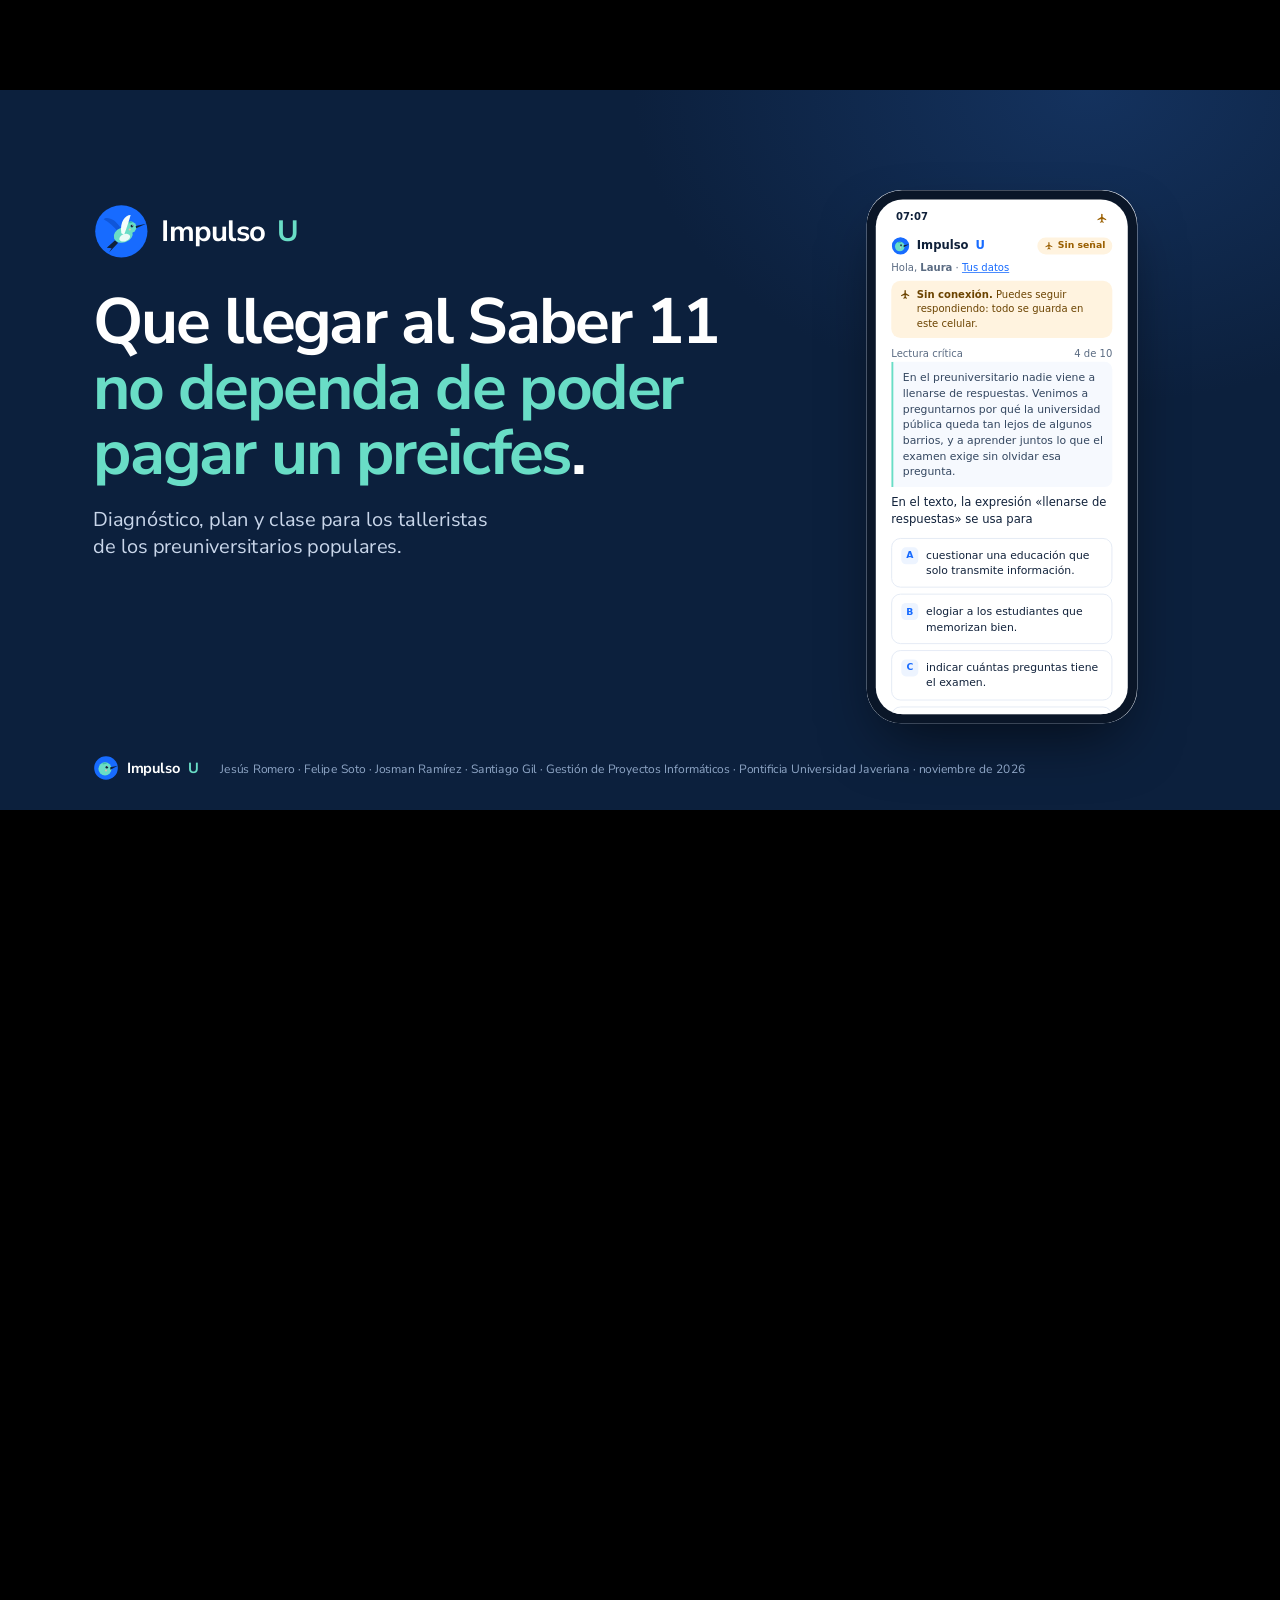
==== commit 06c5e2b6: "Deck publicado desde armar_deck.py (2026-11-25)" ====
--- a/vivo/index.html
+++ b/vivo/index.html
@@ -5,8 +5,8 @@
 <title>Impulso U · deck final</title>
 <link rel="preconnect" href="https://fonts.googleapis.com">
 <link rel="stylesheet" href="https://fonts.googleapis.com/css2?family=Nunito+Sans:wght@400;600;700&display=swap">
-<link rel="stylesheet" href="figuras-doc.css?v=1795577601">
-<link rel="stylesheet" href="deck.css?v=1795577601">
+<link rel="stylesheet" href="figuras-doc.css?v=1795580340">
+<link rel="stylesheet" href="deck.css?v=1795580340">
 </head>
 <body class="">
 <div style="display:none"><svg width="0" height="0" style="position:absolute"><symbol id="i-screen" viewBox="0 0 24 24"><rect x="3" y="4" width="18" height="12" rx="2"/><path d="M8 20h8M12 16v4"/></symbol><symbol id="i-tablet" viewBox="0 0 24 24"><rect x="5" y="3" width="14" height="18" rx="2"/><path d="M11 18h2"/></symbol><symbol id="i-phone" viewBox="0 0 24 24"><rect x="7.5" y="2.5" width="9" height="19" rx="2"/><path d="M11 18.5h2"/></symbol><symbol id="i-flag" viewBox="0 0 24 24"><path d="M5 21V4M5 4h11l-2 4 2 4H5"/></symbol><symbol id="i-bulb" viewBox="0 0 24 24"><path d="M9 18h6M10 21h4M8 14a6 6 0 1 1 8 0c-1 1-1.5 2-1.5 3h-5c0-1-.5-2-1.5-3z"/></symbol><symbol id="i-flask" viewBox="0 0 24 24"><path d="M9 3h6M10 3v6l-5 9a2 2 0 0 0 1.8 3h10.4A2 2 0 0 0 19 18l-5-9V3M7.5 14h9"/></symbol><symbol id="i-eye" viewBox="0 0 24 24"><path d="M2 12s3.5-7 10-7 10 7 10 7-3.5 7-10 7S2 12 2 12z"/><circle cx="12" cy="12" r="3"/></symbol><symbol id="i-mountain" viewBox="0 0 24 24"><path d="M3 20l6-10 4 6 2.5-3.5L21 20z"/><path d="M15 5v4M15 5h4l-1 1 1 1h-4"/></symbol><symbol id="i-medal" viewBox="0 0 24 24"><circle cx="12" cy="14" r="5"/><path d="M8.5 3l2.5 6.5M15.5 3L13 9.5M11 14l1-1v4"/></symbol><symbol id="i-play" viewBox="0 0 24 24"><circle cx="12" cy="12" r="9"/><path d="M10 8.5l5 3.5-5 3.5z"/></symbol><symbol id="i-cap" viewBox="0 0 24 24"><path d="M2 9l10-5 10 5-10 5z"/><path d="M6 11v5c3 2 9 2 12 0v-5"/></symbol><symbol id="i-star" viewBox="0 0 24 24"><path d="M12 3l2.7 5.6 6.1.9-4.4 4.3 1 6.1L12 17l-5.4 2.9 1-6.1L3.2 9.5l6.1-.9z"/></symbol><symbol id="i-users" viewBox="0 0 24 24"><circle cx="9" cy="8" r="3"/><circle cx="17" cy="9" r="2.5"/><path d="M3 19c0-3 3-5 6-5s6 2 6 5M15 14.5c3 0 5.5 1.5 5.5 4"/></symbol><symbol id="i-shield" viewBox="0 0 24 24"><path d="M12 3l7 3v6c0 4.5-3 7.5-7 9-4-1.5-7-4.5-7-9V6z"/><path d="M9 12l2 2 4-4"/></symbol><symbol id="i-books" viewBox="0 0 24 24"><path d="M4 4h4v16H4zM10 4h4v16h-4zM15.5 5l3.8-1 3 15-3.8 1z"/></symbol><symbol id="i-chat" viewBox="0 0 24 24"><path d="M4 5h16v11H9l-5 4z"/><path d="M8 9.5h8M8 12.5h5"/></symbol><symbol id="i-chart" viewBox="0 0 24 24"><path d="M4 20V4M4 20h16M8 16v-4M12 16V8M16 16v-6"/></symbol><symbol id="i-route" viewBox="0 0 24 24"><circle cx="6" cy="18" r="2"/><circle cx="18" cy="6" r="2"/><path d="M8 18h6a3 3 0 0 0 0-6h-4a3 3 0 0 1 0-6h6"/></symbol><symbol id="i-cloud" viewBox="0 0 24 24"><path d="M7 18h10a4 4 0 0 0 .5-8A6 6 0 0 0 6 9.5 4.3 4.3 0 0 0 7 18z"/></symbol><symbol id="i-download" viewBox="0 0 24 24"><path d="M12 4v11M7.5 10.5L12 15l4.5-4.5M5 20h14"/></symbol><symbol id="i-sync" viewBox="0 0 24 24"><path d="M20 12a8 8 0 0 1-14 5.3M4 12A8 8 0 0 1 18 6.7"/><path d="M18 3v4h-4M6 21v-4h4"/></symbol><symbol id="i-lock" viewBox="0 0 24 24"><rect x="5" y="11" width="14" height="9" rx="2"/><path d="M8 11V8a4 4 0 0 1 8 0v3"/></symbol><symbol id="i-gauge" viewBox="0 0 24 24"><path d="M4 17a8 8 0 1 1 16 0"/><path d="M12 17l4-5"/></symbol><symbol id="i-key" viewBox="0 0 24 24"><circle cx="8" cy="15" r="4"/><path d="M11 12l9-9M17 6l3 3M15 8l2 2"/></symbol><symbol id="i-wifioff" viewBox="0 0 24 24"><path d="M3 3l18 18M8.5 16.5a5 5 0 0 1 7 0M5 13a10 10 0 0 1 5-2.7M14 10.3A10 10 0 0 1 19 13M2 9.5a15 15 0 0 1 5-2.8M12 6a15 15 0 0 1 10 3.5"/><circle cx="12" cy="20" r="0.8"/></symbol></svg></div>
@@ -123,7 +123,7 @@
     <div class="nv col a" style="--i:4;left:1220px"><span class="ic"><img src="img/ilustracion-colectivo.svg" alt=""></span><span class="rl">Usan gratis</span><b>El colectivo</b>
       <span class="tx">su comité es dueño del banco y de los datos; Andrea prepara y Laura practica</span></div>
     <div class="pil dinero p" data-paso="1" style="left:515px;top:310px"><b>$54 mil</b>por estudiante</div>
-    <div class="pil servicio p" data-paso="2" style="left:1125px;top:310px"><b>gratis</b>app y 6 h al mes</div>
+    <div class="pil servicio p" data-paso="2" style="left:1125px;top:310px"><b>gratis</b>app y 5 h al mes</div>
     <div class="pil reporte p" data-paso="3" style="left:515px;top:572px"><b>el reporte</b>por salón y colegio, sin nombres</div>
     <div class="pil semilla p" data-paso="4" style="left:820px;top:30px"><b>2027 · capital semilla</b>paga el piloto, que es gratis</div></div>
   <div class="fuente">Lienzo del modelo de negocio del grupo [20]. Precio: mediana de 9 contratos de simulacros, 2025–2026 [21]. El colectivo es el responsable de los datos e Impulso U los trata por encargo suyo (Ley 1581 de 2012).</div>
@@ -404,45 +404,46 @@
   <div class="fuente">Millones de pesos. Contrapartida mínima del 20%: convocatoria 976 de MinCiencias, terminada en agosto de 2026 [26]. Retención de la universidad ejecutora: UTP, Acuerdo 21 de 2007 [34]. Fondo social: convocatoria San Francisco Javier, Javeriana, 2025.</div>
   <div class="firma"><img class="mk" src="img/logo-isotipo.svg" alt="">Impulso <b>U</b></div><div class="num-l"></div>
 </section>
-<section class="lam clara" id="metas" data-quien="Santiago" data-tiempo="0:35" data-notas="**En la lámina:** 100 puntos; 20 en oscuro. Clic 1: se encienden 20 más en azul. Clics 2 a 5: lo que tiene que pasar, con su base y su meta.
-Juzgamos el piloto con una sola métrica: de cada 100 que empiezan en febrero, hoy 20 siguen cuando llega el examen. **Clic:** la meta es 40. **Clic:** para lograrlo, la tallerista tiene que preparar cada clase y corregir cada simulacro en la mitad del tiempo, **Clic:** cada estudiante tiene que pasar de 1 a 8 simulacros, **Clic:** los tres colectivos tienen que quedar con su roadmap y sus clases para el ciclo siguiente **Clic:** y un municipio tiene que firmar para 2028. Todo lo mide la propia app, cada semana.
-**Pasa a:** ¿qué impacto deja?">
+<section class="lam clara" id="metas" data-quien="Santiago" data-tiempo="0:35" data-notas="**En la lámina:** 100 puntos, 20 en oscuro. Clic 1: se encienden 20 más en azul. Clics 2 a 5: febrero, la compuerta de mayo, agosto y septiembre.
+Juzgamos el piloto con una sola métrica: de cada 100 que empiezan en febrero, hoy unos 20 siguen cuando llega el examen. Ese 20 es lo que nos dicen los educadores; lo medimos de verdad la primera semana. **Clic:** la meta es 40. **Clic:** en febrero medimos cómo parte cada colectivo, también cuántas horas le toma hoy a la tallerista preparar una clase. **Clic:** en mayo viene la compuerta: si los colectivos usan la app cada semana, se entrega el segundo tramo; si no, paramos y solo se gastó el primero. **Clic:** en agosto cerramos: además de la permanencia, cada estudiante tiene que haber pasado de 1 a 8 simulacros, la tallerista tiene que preparar en la mitad del tiempo que medimos en febrero y los tres colectivos tienen que quedar con sus clases guardadas. **Clic:** y en septiembre, con el reporte del piloto, buscamos que un municipio firme para 2028.
+**Pasa a:** si funciona, ¿qué deja?">
   <div class="kick a">Cómo sabremos si funcionó</div>
-  <div class="tit a" style="--i:1;font-size:50px;max-width:40ch">De cada 100 estudiantes que empiezan, hoy 20 siguen hasta el examen; <em>la meta del piloto es 40</em>.</div>
-  <div class="mt-g">
+  <div class="tit a" style="--i:1;font-size:46px;max-width:40ch">De cada 100 que empiezan, hoy 20 siguen hasta el examen; <em>la meta es 40, y en mayo una compuerta decide si se libera el segundo tramo</em>.</div>
+  <div class="mt2">
     <div class="a" style="--i:2">
       <div class="m-pts"><i class="hoy"></i><i class="hoy"></i><i class="hoy"></i><i class="hoy"></i><i class="hoy"></i><i class="hoy"></i><i class="hoy"></i><i class="hoy"></i><i class="hoy"></i><i class="hoy"></i><i class="hoy"></i><i class="hoy"></i><i class="hoy"></i><i class="hoy"></i><i class="hoy"></i><i class="hoy"></i><i class="hoy"></i><i class="hoy"></i><i class="hoy"></i><i class="hoy"></i><i class="meta p" data-paso="1"></i><i class="meta p" data-paso="1"></i><i class="meta p" data-paso="1"></i><i class="meta p" data-paso="1"></i><i class="meta p" data-paso="1"></i><i class="meta p" data-paso="1"></i><i class="meta p" data-paso="1"></i><i class="meta p" data-paso="1"></i><i class="meta p" data-paso="1"></i><i class="meta p" data-paso="1"></i><i class="meta p" data-paso="1"></i><i class="meta p" data-paso="1"></i><i class="meta p" data-paso="1"></i><i class="meta p" data-paso="1"></i><i class="meta p" data-paso="1"></i><i class="meta p" data-paso="1"></i><i class="meta p" data-paso="1"></i><i class="meta p" data-paso="1"></i><i class="meta p" data-paso="1"></i><i class="meta p" data-paso="1"></i><i></i><i></i><i></i><i></i><i></i><i></i><i></i><i></i><i></i><i></i><i></i><i></i><i></i><i></i><i></i><i></i><i></i><i></i><i></i><i></i><i></i><i></i><i></i><i></i><i></i><i></i><i></i><i></i><i></i><i></i><i></i><i></i><i></i><i></i><i></i><i></i><i></i><i></i><i></i><i></i><i></i><i></i><i></i><i></i><i></i><i></i><i></i><i></i><i></i><i></i><i></i><i></i><i></i><i></i><i></i><i></i><i></i><i></i><i></i><i></i></div>
       <div class="m-ley"><span><i class="hoy"></i>hoy siguen 20</span><span class="p" data-paso="1"><i class="meta"></i>meta: 40</span></div>
     </div>
-    <div class="m-obj">
-      <div class="m-h p" data-paso="2"><span>Lo que tiene que pasar para lograrlo</span><span>hoy</span><span>meta</span></div>
-      <div class="m-f p" data-paso="2"><div><b>La tallerista</b> prepara cada clase y corrige un simulacro en la mitad del tiempo</div><span>100%</span><b>50%</b></div>
-      <div class="m-f p" data-paso="3"><div><b>Cada estudiante</b> aplica simulacros como en el examen, en el ciclo</div><span>1</span><b>8</b></div>
-      <div class="m-f p" data-paso="4"><div><b>El colectivo</b> conserva el roadmap y las clases cuando termina el piloto</div><span>0</span><b>3</b></div>
-      <div class="m-f p" data-paso="5"><div><b>Un municipio</b> o fondo local firma el convenio para 2028</div><span>0</span><b>1</b></div>
-    </div>
-  </div>
-  <div class="fuente">Metas del piloto de febrero a agosto de 2027 [20]. La línea base de 20 es una estimación de los educadores y se mide en el piloto.</div>
-  <div class="firma"><img class="mk" src="img/logo-isotipo.svg" alt="">Impulso <b>U</b></div><div class="num-l"></div>
-</section>
-<section class="lam " id="impacto" data-quien="Santiago" data-tiempo="0:35" data-notas="**En la lámina:** 75 cuadros, uno por cada 10 estudiantes de 2029; cada columna es un colectivo. Clic 1: los que hoy llegan. Clic 2: los que se suman. Clic 3: cuánto cuesta y quién lo paga.
-En 2029 el plan son 15 colectivos de 50: 750 estudiantes. **Clic:** hoy, de cada 100, llegan 20 al examen: serían 150. **Clic:** si llegamos a la meta del piloto, 40 de cada 100: 150 jóvenes más que siguen preparándose hasta el examen. Solo contamos esos, no los que ya llegarían. **Clic:** el costo de 2029 es de 58,3 millones, así que cada joven adicional cuesta unos 388 mil pesos, y el 62% lo pone el municipio por los simulacros que ya compra. Entre 2027 y 2029 son 230 jóvenes: 30 en el piloto, 50 en 2028 y 150 en 2029.
+    <div class="mt2-tl">
+      <div class="mt2-h p" data-paso="2"><div class="f">Febrero 2027</div><b>Medimos el punto de partida</b><p>cuántos siguen y cuántas horas le toma a la tallerista cada clase</p></div>
+      <div class="mt2-h mt2-gate p" data-paso="3"><div class="f">Mayo 2027 · compuerta</div><b>Si la usan cada semana, se liberan los $25,4 M</b><p>si no, paramos y solo se gastó el primer tramo</p></div>
+      <div class="mt2-h p" data-paso="4"><div class="f">Agosto 2027 · cierre</div><b>Siguen 40 de cada 100, y además:</b>
+        <ul><li>simulacros por estudiante: <b>de 1 a 8</b></li><li>horas de la tallerista por clase: <b>la mitad</b> de lo medido en febrero</li><li>colectivos que conservan sus clases: <b>de 0 a 3</b></li></ul></div>
+      <div class="mt2-h p" data-paso="5"><div class="f">Septiembre 2027</div><b>Un municipio firma para 2028</b></div>
+    </div>
+  </div>
+  <div class="fuente">Metas y compuerta del piloto, febrero a septiembre de 2027 [20]. El 20 de cada 100 es una estimación de dos educadores y se mide en febrero; los umbrales de la compuerta están por definir con el equipo.</div>
+  <div class="firma"><img class="mk" src="img/logo-isotipo.svg" alt="">Impulso <b>U</b></div><div class="num-l"></div>
+</section>
+<section class="lam " id="impacto" data-quien="Santiago" data-tiempo="0:35" data-notas="**En la lámina:** un colectivo de 50 en grande, 10 encendidos. Clic 1: se encienden 10 más y Laura es una de ellas. Clic 2: la cámara se aleja a los 15 colectivos de 2029 y aparece +150. Clic 3: cuánto cuesta cada uno.
+Esto es un colectivo: 50 estudiantes. Hoy, unos 10 llegan al examen. **Clic:** nuestra hipótesis es que, si la tallerista recibe el diagnóstico, el roadmap y cada clase, llegan 10 más. Laura, la estudiante que practica en la app, es una de ellas. **Clic:** en 2029 queremos estar en 15 colectivos, y si la hipótesis se confirma son 150 jóvenes más que llegan al examen. Solo contamos a los que se suman, no a los que llegarían igual. **Clic:** cada uno cuesta unos 388 mil pesos, que es el costo de 2029 repartido entre esos 150, y a la familia no le cuesta nada; un preicfes comercial cuesta entre 2,1 y 2,8 millones por ciclo. Si el piloto llega solo a la mitad, 30 de cada 100, serían 75 jóvenes y cada uno costaría unos 777 mil. Entre 2027 y 2029, si se cumple la meta, son 230.
 **Pasa a:** ¿qué viene después del piloto?">
-  <div class="kick a">Impacto</div>
-  <div class="tit a" style="--i:1;font-size:50px;max-width:40ch">En 2029, de 750 estudiantes en 15 colectivos, <em>150 más llegan al examen</em>: 230 entre 2027 y 2029.</div>
-  <div class="ip-g a" style="--i:2">
-    <div class="ip-cols"><div class="ip-col"><i class="" style="--d:0ms"></i><i class="" style="--d:18ms"></i><i class="" style="--d:36ms"></i><i class="add" style="--d:54ms"></i><i class="hoy" style="--d:72ms"></i></div><div class="ip-col"><i class="" style="--d:90ms"></i><i class="" style="--d:108ms"></i><i class="" style="--d:126ms"></i><i class="add" style="--d:144ms"></i><i class="hoy" style="--d:162ms"></i></div><div class="ip-col"><i class="" style="--d:180ms"></i><i class="" style="--d:198ms"></i><i class="" style="--d:216ms"></i><i class="add" style="--d:234ms"></i><i class="hoy" style="--d:252ms"></i></div><div class="ip-col"><i class="" style="--d:270ms"></i><i class="" style="--d:288ms"></i><i class="" style="--d:306ms"></i><i class="add" style="--d:324ms"></i><i class="hoy" style="--d:342ms"></i></div><div class="ip-col"><i class="" style="--d:360ms"></i><i class="" style="--d:378ms"></i><i class="" style="--d:396ms"></i><i class="add" style="--d:414ms"></i><i class="hoy" style="--d:432ms"></i></div><div class="ip-col"><i class="" style="--d:450ms"></i><i class="" style="--d:468ms"></i><i class="" style="--d:486ms"></i><i class="add" style="--d:504ms"></i><i class="hoy" style="--d:522ms"></i></div><div class="ip-col"><i class="" style="--d:540ms"></i><i class="" style="--d:558ms"></i><i class="" style="--d:576ms"></i><i class="add" style="--d:594ms"></i><i class="hoy" style="--d:612ms"></i></div><div class="ip-col"><i class="" style="--d:630ms"></i><i class="" style="--d:648ms"></i><i class="" style="--d:666ms"></i><i class="add" style="--d:684ms"></i><i class="hoy" style="--d:702ms"></i></div><div class="ip-col"><i class="" style="--d:720ms"></i><i class="" style="--d:738ms"></i><i class="" style="--d:756ms"></i><i class="add" style="--d:774ms"></i><i class="hoy" style="--d:792ms"></i></div><div class="ip-col"><i class="" style="--d:810ms"></i><i class="" style="--d:828ms"></i><i class="" style="--d:846ms"></i><i class="add" style="--d:864ms"></i><i class="hoy" style="--d:882ms"></i></div><div class="ip-col"><i class="" style="--d:900ms"></i><i class="" style="--d:918ms"></i><i class="" style="--d:936ms"></i><i class="add" style="--d:954ms"></i><i class="hoy" style="--d:972ms"></i></div><div class="ip-col"><i class="" style="--d:990ms"></i><i class="" style="--d:1008ms"></i><i class="" style="--d:1026ms"></i><i class="add" style="--d:1044ms"></i><i class="hoy" style="--d:1062ms"></i></div><div class="ip-col"><i class="" style="--d:1080ms"></i><i class="" style="--d:1098ms"></i><i class="" style="--d:1116ms"></i><i class="add" style="--d:1134ms"></i><i class="hoy" style="--d:1152ms"></i></div><div class="ip-col"><i class="" style="--d:1170ms"></i><i class="" style="--d:1188ms"></i><i class="" style="--d:1206ms"></i><i class="add" style="--d:1224ms"></i><i class="hoy" style="--d:1242ms"></i></div><div class="ip-col"><i class="" style="--d:1260ms"></i><i class="" style="--d:1278ms"></i><i class="" style="--d:1296ms"></i><i class="add" style="--d:1314ms"></i><i class="hoy" style="--d:1332ms"></i></div></div>
-    <div class="ip-ley"><span><i></i>750 estudiantes inscritos en 2029 · cada cuadro = 10 · cada columna = un colectivo</span>
-      <span class="p" data-paso="1"><i class="hoy"></i>hoy llegan 150: 20 de cada 100</span>
-      <span class="p" data-paso="2"><i class="add"></i>con Impulso U, 150 más: 40 de cada 100</span></div>
-  </div>
-  <div class="ip-lado p" data-paso="3">
-    <div><span>Cuánto cuesta cada joven adicional</span><b>$388 mil</b>el costo de 2029 ($58,3 M) ÷ 150 jóvenes</div>
-    <div><span>Quién lo paga</span><b>62%</b>lo pone el municipio: $36,0 M por los simulacros que ya compra</div>
-    <div><span>2027 a 2029</span><b>230 jóvenes</b>30 en el piloto, 50 en 2028 y 150 en 2029</div>
-    <div class="amb"><span>Además, en 2029</span>30 mil páginas sin imprimir: $7,3 M en fotocopias y 141 kg de CO₂e; la IA emite menos de 23</div>
-  </div>
-  <div class="fuente">Modelo del grupo [20]: plan de 2029 con 15 colectivos de 50 estudiantes; adicionales = los que pasan de 20 a 40 de cada 100 (la meta del piloto, a medir). Costo de 2029 del modelo financiero. Páginas: 40 por estudiante del simulacro que hoy se imprime; fotocopia a $242 (FUGA, 2026 [16]); papel: Tomberlin et al., 2020 [31].</div>
+  <i class="p ip2-k ip2-k1" data-paso="1"></i><i class="p ip2-k ip2-k2" data-paso="2"></i><i class="p ip2-k ip2-k3" data-paso="3"></i>
+  <div class="kick a">Impacto · si la hipótesis se confirma</div>
+  <div class="ip2-tits a" style="--i:1">
+    <div class="tit ip2-t t0" style="font-size:52px;max-width:34ch">Hoy, de cada 50 estudiantes de un colectivo, <em>10 llegan al examen</em>.</div>
+    <div class="tit ip2-t t1" style="font-size:52px;max-width:34ch">Si la hipótesis se confirma, <em>10 más llegan al examen</em> en el mismo colectivo.</div>
+    <div class="tit ip2-t t2" style="font-size:52px;max-width:34ch">En 2029, con 15 colectivos, <em>150 jóvenes más llegan al examen</em>.</div>
+    <div class="tit ip2-t t3" style="font-size:52px;max-width:34ch">En 2029, con 15 colectivos, <em>150 jóvenes más llegan al examen</em>, a $388 mil cada uno.</div>
+  </div>
+  <div class="ip2-campo a" style="--i:2"><div class="ip2-grid"><div class="ip2-b" style="left:0px;top:0px"><i class=""></i><i class=""></i><i class="hoy"></i><i class=""></i><i class="mas"></i><i class=""></i><i class=""></i><i class="hoy"></i><i class=""></i><i class="mas"></i><i class=""></i><i class="hoy"></i><i class=""></i><i class="mas"></i><i class=""></i><i class=""></i><i class="hoy"></i><i class=""></i><i class="mas"></i><i class=""></i><i class="hoy"></i><i class=""></i><i class=""></i><i class="mas laura"></i><i class=""></i><i class="hoy"></i><i class=""></i><i class=""></i><i class="mas"></i><i class=""></i><i class=""></i><i class="hoy"></i><i class=""></i><i class="mas"></i><i class=""></i><i class=""></i><i class="hoy"></i><i class=""></i><i class="mas"></i><i class=""></i><i class=""></i><i class="hoy"></i><i class=""></i><i class="mas"></i><i class=""></i><i class=""></i><i class="hoy"></i><i class=""></i><i class="mas"></i><i class=""></i></div><div class="ip2-b ip2-otra" style="left:300px;top:0px"><i class=""></i><i class=""></i><i class="hoy"></i><i class=""></i><i class="mas"></i><i class=""></i><i class=""></i><i class="hoy"></i><i class=""></i><i class="mas"></i><i class=""></i><i class="hoy"></i><i class=""></i><i class="mas"></i><i class=""></i><i class=""></i><i class="hoy"></i><i class=""></i><i class="mas"></i><i class=""></i><i class="hoy"></i><i class=""></i><i class=""></i><i class="mas"></i><i class=""></i><i class="hoy"></i><i class=""></i><i class=""></i><i class="mas"></i><i class=""></i><i class=""></i><i class="hoy"></i><i class=""></i><i class="mas"></i><i class=""></i><i class=""></i><i class="hoy"></i><i class=""></i><i class="mas"></i><i class=""></i><i class=""></i><i class="hoy"></i><i class=""></i><i class="mas"></i><i class=""></i><i class=""></i><i class="hoy"></i><i class=""></i><i class="mas"></i><i class=""></i></div><div class="ip2-b ip2-otra" style="left:600px;top:0px"><i class=""></i><i class=""></i><i class="hoy"></i><i class=""></i><i class="mas"></i><i class=""></i><i class=""></i><i class="hoy"></i><i class=""></i><i class="mas"></i><i class=""></i><i class="hoy"></i><i class=""></i><i class="mas"></i><i class=""></i><i class=""></i><i class="hoy"></i><i class=""></i><i class="mas"></i><i class=""></i><i class="hoy"></i><i class=""></i><i class=""></i><i class="mas"></i><i class=""></i><i class="hoy"></i><i class=""></i><i class=""></i><i class="mas"></i><i class=""></i><i class=""></i><i class="hoy"></i><i class=""></i><i class="mas"></i><i class=""></i><i class=""></i><i class="hoy"></i><i class=""></i><i class="mas"></i><i class=""></i><i class=""></i><i class="hoy"></i><i class=""></i><i class="mas"></i><i class=""></i><i class=""></i><i class="hoy"></i><i class=""></i><i class="mas"></i><i class=""></i></div><div class="ip2-b ip2-otra" style="left:900px;top:0px"><i class=""></i><i class=""></i><i class="hoy"></i><i class=""></i><i class="mas"></i><i class=""></i><i class=""></i><i class="hoy"></i><i class=""></i><i class="mas"></i><i class=""></i><i class="hoy"></i><i class=""></i><i class="mas"></i><i class=""></i><i class=""></i><i class="hoy"></i><i class=""></i><i class="mas"></i><i class=""></i><i class="hoy"></i><i class=""></i><i class=""></i><i class="mas"></i><i class=""></i><i class="hoy"></i><i class=""></i><i class=""></i><i class="mas"></i><i class=""></i><i class=""></i><i class="hoy"></i><i class=""></i><i class="mas"></i><i class=""></i><i class=""></i><i class="hoy"></i><i class=""></i><i class="mas"></i><i class=""></i><i class=""></i><i class="hoy"></i><i class=""></i><i class="mas"></i><i class=""></i><i class=""></i><i class="hoy"></i><i class=""></i><i class="mas"></i><i class=""></i></div><div class="ip2-b ip2-otra" style="left:1200px;top:0px"><i class=""></i><i class=""></i><i class="hoy"></i><i class=""></i><i class="mas"></i><i class=""></i><i class=""></i><i class="hoy"></i><i class=""></i><i class="mas"></i><i class=""></i><i class="hoy"></i><i class=""></i><i class="mas"></i><i class=""></i><i class=""></i><i class="hoy"></i><i class=""></i><i class="mas"></i><i class=""></i><i class="hoy"></i><i class=""></i><i class=""></i><i class="mas"></i><i class=""></i><i class="hoy"></i><i class=""></i><i class=""></i><i class="mas"></i><i class=""></i><i class=""></i><i class="hoy"></i><i class=""></i><i class="mas"></i><i class=""></i><i class=""></i><i class="hoy"></i><i class=""></i><i class="mas"></i><i class=""></i><i class=""></i><i class="hoy"></i><i class=""></i><i class="mas"></i><i class=""></i><i class=""></i><i class="hoy"></i><i class=""></i><i class="mas"></i><i class=""></i></div><div class="ip2-b ip2-otra" style="left:0px;top:215px"><i class=""></i><i class=""></i><i class="hoy"></i><i class=""></i><i class="mas"></i><i class=""></i><i class=""></i><i class="hoy"></i><i class=""></i><i class="mas"></i><i class=""></i><i class="hoy"></i><i class=""></i><i class="mas"></i><i class=""></i><i class=""></i><i class="hoy"></i><i class=""></i><i class="mas"></i><i class=""></i><i class="hoy"></i><i class=""></i><i class=""></i><i class="mas"></i><i class=""></i><i class="hoy"></i><i class=""></i><i class=""></i><i class="mas"></i><i class=""></i><i class=""></i><i class="hoy"></i><i class=""></i><i class="mas"></i><i class=""></i><i class=""></i><i class="hoy"></i><i class=""></i><i class="mas"></i><i class=""></i><i class=""></i><i class="hoy"></i><i class=""></i><i class="mas"></i><i class=""></i><i class=""></i><i class="hoy"></i><i class=""></i><i class="mas"></i><i class=""></i></div><div class="ip2-b ip2-otra" style="left:300px;top:215px"><i class=""></i><i class=""></i><i class="hoy"></i><i class=""></i><i class="mas"></i><i class=""></i><i class=""></i><i class="hoy"></i><i class=""></i><i class="mas"></i><i class=""></i><i class="hoy"></i><i class=""></i><i class="mas"></i><i class=""></i><i class=""></i><i class="hoy"></i><i class=""></i><i class="mas"></i><i class=""></i><i class="hoy"></i><i class=""></i><i class=""></i><i class="mas"></i><i class=""></i><i class="hoy"></i><i class=""></i><i class=""></i><i class="mas"></i><i class=""></i><i class=""></i><i class="hoy"></i><i class=""></i><i class="mas"></i><i class=""></i><i class=""></i><i class="hoy"></i><i class=""></i><i class="mas"></i><i class=""></i><i class=""></i><i class="hoy"></i><i class=""></i><i class="mas"></i><i class=""></i><i class=""></i><i class="hoy"></i><i class=""></i><i class="mas"></i><i class=""></i></div><div class="ip2-b ip2-otra" style="left:600px;top:215px"><i class=""></i><i class=""></i><i class="hoy"></i><i class=""></i><i class="mas"></i><i class=""></i><i class=""></i><i class="hoy"></i><i class=""></i><i class="mas"></i><i class=""></i><i class="hoy"></i><i class=""></i><i class="mas"></i><i class=""></i><i class=""></i><i class="hoy"></i><i class=""></i><i class="mas"></i><i class=""></i><i class="hoy"></i><i class=""></i><i class=""></i><i class="mas"></i><i class=""></i><i class="hoy"></i><i class=""></i><i class=""></i><i class="mas"></i><i class=""></i><i class=""></i><i class="hoy"></i><i class=""></i><i class="mas"></i><i class=""></i><i class=""></i><i class="hoy"></i><i class=""></i><i class="mas"></i><i class=""></i><i class=""></i><i class="hoy"></i><i class=""></i><i class="mas"></i><i class=""></i><i class=""></i><i class="hoy"></i><i class=""></i><i class="mas"></i><i class=""></i></div><div class="ip2-b ip2-otra" style="left:900px;top:215px"><i class=""></i><i class=""></i><i class="hoy"></i><i class=""></i><i class="mas"></i><i class=""></i><i class=""></i><i class="hoy"></i><i class=""></i><i class="mas"></i><i class=""></i><i class="hoy"></i><i class=""></i><i class="mas"></i><i class=""></i><i class=""></i><i class="hoy"></i><i class=""></i><i class="mas"></i><i class=""></i><i class="hoy"></i><i class=""></i><i class=""></i><i class="mas"></i><i class=""></i><i class="hoy"></i><i class=""></i><i class=""></i><i class="mas"></i><i class=""></i><i class=""></i><i class="hoy"></i><i class=""></i><i class="mas"></i><i class=""></i><i class=""></i><i class="hoy"></i><i class=""></i><i class="mas"></i><i class=""></i><i class=""></i><i class="hoy"></i><i class=""></i><i class="mas"></i><i class=""></i><i class=""></i><i class="hoy"></i><i class=""></i><i class="mas"></i><i class=""></i></div><div class="ip2-b ip2-otra" style="left:1200px;top:215px"><i class=""></i><i class=""></i><i class="hoy"></i><i class=""></i><i class="mas"></i><i class=""></i><i class=""></i><i class="hoy"></i><i class=""></i><i class="mas"></i><i class=""></i><i class="hoy"></i><i class=""></i><i class="mas"></i><i class=""></i><i class=""></i><i class="hoy"></i><i class=""></i><i class="mas"></i><i class=""></i><i class="hoy"></i><i class=""></i><i class=""></i><i class="mas"></i><i class=""></i><i class="hoy"></i><i class=""></i><i class=""></i><i class="mas"></i><i class=""></i><i class=""></i><i class="hoy"></i><i class=""></i><i class="mas"></i><i class=""></i><i class=""></i><i class="hoy"></i><i class=""></i><i class="mas"></i><i class=""></i><i class=""></i><i class="hoy"></i><i class=""></i><i class="mas"></i><i class=""></i><i class=""></i><i class="hoy"></i><i class=""></i><i class="mas"></i><i class=""></i></div><div class="ip2-b ip2-otra" style="left:0px;top:430px"><i class=""></i><i class=""></i><i class="hoy"></i><i class=""></i><i class="mas"></i><i class=""></i><i class=""></i><i class="hoy"></i><i class=""></i><i class="mas"></i><i class=""></i><i class="hoy"></i><i class=""></i><i class="mas"></i><i class=""></i><i class=""></i><i class="hoy"></i><i class=""></i><i class="mas"></i><i class=""></i><i class="hoy"></i><i class=""></i><i class=""></i><i class="mas"></i><i class=""></i><i class="hoy"></i><i class=""></i><i class=""></i><i class="mas"></i><i class=""></i><i class=""></i><i class="hoy"></i><i class=""></i><i class="mas"></i><i class=""></i><i class=""></i><i class="hoy"></i><i class=""></i><i class="mas"></i><i class=""></i><i class=""></i><i class="hoy"></i><i class=""></i><i class="mas"></i><i class=""></i><i class=""></i><i class="hoy"></i><i class=""></i><i class="mas"></i><i class=""></i></div><div class="ip2-b ip2-otra" style="left:300px;top:430px"><i class=""></i><i class=""></i><i class="hoy"></i><i class=""></i><i class="mas"></i><i class=""></i><i class=""></i><i class="hoy"></i><i class=""></i><i class="mas"></i><i class=""></i><i class="hoy"></i><i class=""></i><i class="mas"></i><i class=""></i><i class=""></i><i class="hoy"></i><i class=""></i><i class="mas"></i><i class=""></i><i class="hoy"></i><i class=""></i><i class=""></i><i class="mas"></i><i class=""></i><i class="hoy"></i><i class=""></i><i class=""></i><i class="mas"></i><i class=""></i><i class=""></i><i class="hoy"></i><i class=""></i><i class="mas"></i><i class=""></i><i class=""></i><i class="hoy"></i><i class=""></i><i class="mas"></i><i class=""></i><i class=""></i><i class="hoy"></i><i class=""></i><i class="mas"></i><i class=""></i><i class=""></i><i class="hoy"></i><i class=""></i><i class="mas"></i><i class=""></i></div><div class="ip2-b ip2-otra" style="left:600px;top:430px"><i class=""></i><i class=""></i><i class="hoy"></i><i class=""></i><i class="mas"></i><i class=""></i><i class=""></i><i class="hoy"></i><i class=""></i><i class="mas"></i><i class=""></i><i class="hoy"></i><i class=""></i><i class="mas"></i><i class=""></i><i class=""></i><i class="hoy"></i><i class=""></i><i class="mas"></i><i class=""></i><i class="hoy"></i><i class=""></i><i class=""></i><i class="mas"></i><i class=""></i><i class="hoy"></i><i class=""></i><i class=""></i><i class="mas"></i><i class=""></i><i class=""></i><i class="hoy"></i><i class=""></i><i class="mas"></i><i class=""></i><i class=""></i><i class="hoy"></i><i class=""></i><i class="mas"></i><i class=""></i><i class=""></i><i class="hoy"></i><i class=""></i><i class="mas"></i><i class=""></i><i class=""></i><i class="hoy"></i><i class=""></i><i class="mas"></i><i class=""></i></div><div class="ip2-b ip2-otra" style="left:900px;top:430px"><i class=""></i><i class=""></i><i class="hoy"></i><i class=""></i><i class="mas"></i><i class=""></i><i class=""></i><i class="hoy"></i><i class=""></i><i class="mas"></i><i class=""></i><i class="hoy"></i><i class=""></i><i class="mas"></i><i class=""></i><i class=""></i><i class="hoy"></i><i class=""></i><i class="mas"></i><i class=""></i><i class="hoy"></i><i class=""></i><i class=""></i><i class="mas"></i><i class=""></i><i class="hoy"></i><i class=""></i><i class=""></i><i class="mas"></i><i class=""></i><i class=""></i><i class="hoy"></i><i class=""></i><i class="mas"></i><i class=""></i><i class=""></i><i class="hoy"></i><i class=""></i><i class="mas"></i><i class=""></i><i class=""></i><i class="hoy"></i><i class=""></i><i class="mas"></i><i class=""></i><i class=""></i><i class="hoy"></i><i class=""></i><i class="mas"></i><i class=""></i></div><div class="ip2-b ip2-otra" style="left:1200px;top:430px"><i class=""></i><i class=""></i><i class="hoy"></i><i class=""></i><i class="mas"></i><i class=""></i><i class=""></i><i class="hoy"></i><i class=""></i><i class="mas"></i><i class=""></i><i class="hoy"></i><i class=""></i><i class="mas"></i><i class=""></i><i class=""></i><i class="hoy"></i><i class=""></i><i class="mas"></i><i class=""></i><i class="hoy"></i><i class=""></i><i class=""></i><i class="mas"></i><i class=""></i><i class="hoy"></i><i class=""></i><i class=""></i><i class="mas"></i><i class=""></i><i class=""></i><i class="hoy"></i><i class=""></i><i class="mas"></i><i class=""></i><i class=""></i><i class="hoy"></i><i class=""></i><i class="mas"></i><i class=""></i><i class=""></i><i class="hoy"></i><i class=""></i><i class="mas"></i><i class=""></i><i class=""></i><i class="hoy"></i><i class=""></i><i class="mas"></i><i class=""></i></div></div></div>
+  <div class="ip2-laura">Laura es una de ellas &nbsp;→</div>
+  <div class="ip2-rot r0">Un colectivo: <b>50 estudiantes</b>. Hoy llegan al examen <b>10</b>.</div>
+  <div class="ip2-rot r1">Con Impulso U, <span>10 más</span> en el mismo colectivo: de 20 a 40 de cada 100.</div>
+  <div class="ip2-big"><b>+150</b><span>jóvenes más en 2029, en 15 colectivos</span></div>
+  <div class="ip2-costo"><span>Cada uno</span><b>$388 mil</b><p>gratis para la familia</p><p class="mitad">si llega a la mitad: 75 jóvenes</p></div>
+  <div class="ip2-ley"><span><i></i>no llega al examen</span><span><i class="hoy"></i>llega hoy</span><span><i class="mas"></i>se suma con Impulso U</span></div>
+  <div class="fuente">Modelo del grupo [20]. 20 de cada 100: estimación de dos educadores, se mide en febrero de 2027; 40: meta del piloto (la hipótesis); 15 colectivos de 50 inscritos en 2029: supuestos del modelo. Costo por joven = costo de 2029 ($58,3 M) ÷ jóvenes que se suman.</div>
   <div class="firma"><img class="mk" src="img/logo-isotipo.svg" alt="">Impulso <b>U</b></div><div class="num-l"></div>
 </section>
 <section class="lam " id="evolucion" data-quien="Felipe" data-tiempo="0:35" data-notas="**En la lámina:** la escalera del precio por estudiante, con la pantalla de Andrea. Clic 1: si el municipio paga la mediana, con la pantalla del reporte. Clic 2: si paga el precio meta. Clic 3: el coach por estudiante.
@@ -789,7 +790,7 @@
 **Pasa a:** según la pregunta."><div class="kick a">Anexo · Referencias (2 de 2)</div><ol class="refs a" start="22" style="--i:1"><li>Hindle, G. A. y Vidgen, R. (2018). Developing a business analytics methodology: A case study in the foodbank sector. <i>European Journal of Operational Research, 268</i>(3), 836–851. https://doi.org/10.1016/j.ejor.2017.06.031</li><li>Icfes. (2026). <i>Cuadernillo de preguntas Saber 11: Lectura Crítica y Matemáticas</i>. https://www.icfes.gov.co/wp-content/uploads/2026/03/16-feb-cuadernillo-de-preguntas-lectura-critica-saber-11-2026.pdf</li><li>Impact Management Project. (2018). <i>Impact management norms: The five dimensions of impact</i>. https://impactfrontiers.org/norms/five-dimensions-of-impact/</li><li>Ley 1581 de 2012. Por la cual se dictan disposiciones generales para la protección de datos personales. 17 de octubre de 2012. D. O. No. 48.587.</li><li>MinCiencias. (2026). <i>Convocatoria ColombIA Inteligente 2026 (976)</i>. https://minciencias.gov.co/convocatorias/convocatoria-colombia-inteligente-2026</li><li>Ministerio de Educación Nacional. (2026). <i>MEN_NÚMERO_BACHILLERES_POR_ETC</i> [Conjunto de datos; matrícula de grado 11 por sector, 2025]. Datos Abiertos Colombia. https://www.datos.gov.co/resource/5c2k-ahfc</li><li>Municipio de Rionegro (Santander). (2026). <i>Convenio de asociación 054 de 2026 con la Fundación Sayal 35</i>. https://rionegrosantander.micolombiadigital.gov.co/sites/rionegrosantander/content/files/001578/78892_contrato-0542026.pdf</li><li>Portafolio. (s. f.). <i>Pruebas Saber 11: 15.000 estudiantes de estratos bajos dejaron de presentar el examen en un año</i>. https://www.portafolio.co/tendencias/pruebas-saber-11-15-000-estudiantes-de-estratos-bajos-dejaron-de-presentar-el-examen-en-un-ano-494360</li><li>Posso, C., Saravia, E. y Uribe, P. (2023). <i>Acing the test: Educational effects of the SaberEs test preparation program in Colombia</i> (Borradores de Economía 1237). Banco de la República. https://doi.org/10.32468/be.1237</li><li>Tomberlin, K. E., Venditti, R. y Yao, Y. (2020). Life cycle carbon footprint analysis of pulp and paper grades in the United States using production-line-based data and integration. <i>BioResources, 15</i>(2), 3899–3914.</li><li>Universidad de La Salle, Dirección de Extensión. (2025). <i>Curso preparatorio pruebas Saber 11°</i>. https://cmspreprod.lasalle.edu.co/sites/default/files/2025-08/ULS_Brochure_CUR_Saber_11_0.pdf</li><li>Universidad del Cauca. (2026). <i>Curso virtual de preparación para la prueba Saber 11 calendario A</i>. https://www.unicauca.edu.co/wp-content/uploads/2026/03/CURSO-VIRTUAL-DE-PREPARACION-PARA-LA-PRUEBA-SABER-11-CALENDARIO-A.pdf</li><li>Universidad Tecnológica de Pereira, Consejo Superior. (2007). <i>Acuerdo 21 de 2007, por medio del cual se reglamentan los proyectos especiales</i> (art. 11). https://media2.utp.edu.co/archivos/AcuerdoCSU%2021.pdf</li><li>Universidad Tecnológica de Pereira. (2024). <i>Curso preicfes</i> [Plegable]. https://media2.utp.edu.co/programas/6/PlegableCursoPreicfes2024.pdf</li><li>Valora Analitik. (2026, 11 de febrero). <i>Estas son las tarifas de abogados en Colombia para 2026: lo que le cobran por cada trámite</i> [Tarifas de referencia de Conalbos]. https://www.valoraanalitik.com/?p=552776</li><li>van der Merwe, A., Gerber, A. y Smuts, H. (2020). Guidelines for conducting design science research in information systems. En B. Tait, J. Kroeze y S. Gruner (Eds.), <i>ICT education: SACLA 2019</i> (pp. 163–178). Springer. https://doi.org/10.1007/978-3-030-35629-3_11</li><li>Venkatesh, V., Morris, M. G., Davis, G. B. y Davis, F. D. (2003). User acceptance of information technology: Toward a unified view. <i>MIS Quarterly, 27</i>(3), 425–478. https://doi.org/10.2307/30036540</li><li>Wall of Decks. (s. f.). <i>Beelinguapp</i> e <i>IRLY</i> [Presentaciones]. https://wallofdecks.com/decks/beelinguapp ; https://wallofdecks.com/decks/irly</li><li>Yas, Q. M., ALazzawi, A. y Rahmatullah, B. (2023). A comprehensive review of software development life cycle methodologies: Pros, cons, and future directions. <i>Iraqi Journal for Computer Science and Mathematics, 4</i>(4), 173–190. https://doi.org/10.52866/ijcsm.2023.04.04.014</li><li>You, J. (2025, 7 de febrero). <i>How much energy does ChatGPT use?</i> Epoch AI. https://epoch.ai/gradient-updates/how-much-energy-does-chatgpt-use</li></ol>
   <div class="firma"><img class="mk" src="img/logo-isotipo.svg" alt="">Impulso <b>U</b></div><div class="num-l"></div>
 </section>
-<script src="escenas.js?v=1795577601"></script>
-<script src="deck.js?v=1795577601"></script>
+<script src="escenas.js?v=1795580340"></script>
+<script src="deck.js?v=1795580340"></script>
 </body>
 </html>
--- a/vivo/deck.css
+++ b/vivo/deck.css
@@ -1345,3 +1345,64 @@
 .ra-sub > div { border-left: 4px solid var(--borde-o); padding-left: 16px; font-size: 18px; color: #C9D6EA; line-height: 1.3; }
 .ra-sub span { display: block; font-size: 14px; font-weight: 800; letter-spacing: .06em; text-transform: uppercase; color: #8FA6C6; }
 .ra-sub b { display: block; font-size: 40px; line-height: 1.1; margin: 2px 0; }
+
+/* ---- metas: puntos y línea de tiempo (25-nov) */
+.mt2 { display: grid; grid-template-columns: 420px 1fr; gap: 80px; margin-top: 40px; align-items: start; }
+.mt2 .m-pts { grid-template-columns: repeat(10, 32px); gap: 10px; }
+.mt2 .m-pts i { width: 32px; height: 32px; }
+.mt2-tl { position: relative; padding-left: 40px; }
+.mt2-tl:before { content: ""; position: absolute; left: 11px; top: 10px; bottom: 10px; width: 3px; background: #C9D5E6; }
+.mt2-h { position: relative; margin-bottom: 18px; }
+.mt2-h:before { content: ""; position: absolute; left: -38px; top: 6px; width: 20px; height: 20px; border-radius: 50%; background: #fff; border: 4px solid var(--azul); }
+.mt2-h .f { font-weight: 800; font-size: 20px; color: var(--azul); letter-spacing: .04em; text-transform: uppercase; }
+.mt2-h > b { display: block; font-size: 27px; margin: 2px 0 4px; color: var(--tinta-c); }
+.mt2-h p, .mt2-h li { font-size: 21px; color: #43536E; line-height: 1.35; }
+.mt2-h ul { list-style: none; padding: 0; margin: 4px 0 0; }
+.mt2-h li b { color: var(--azul); }
+.mt2-gate { background: var(--tinta-c); border-radius: 16px; padding: 14px 22px; margin-left: -14px; }
+.mt2-gate:before { left: -24px; background: var(--ambar-o, #FFB547); border-color: var(--ambar-o, #FFB547); }
+.mt2-gate .f { color: #FFB547; } .mt2-gate > b { color: #fff; } .mt2-gate p { color: #D5DEEC; }
+/* ---- impacto: un colectivo en grande y zoom a los 15 (25-nov) */
+.ip2-k { display: none; }
+.ip2-tits { display: grid; }
+.ip2-t { grid-area: 1 / 1; transition: opacity .5s; opacity: 0; }
+#impacto .ip2-t.t0 { opacity: 1; }
+#impacto:has(.ip2-k1.ver) .ip2-t.t0 { opacity: 0; } #impacto:has(.ip2-k1.ver) .ip2-t.t1 { opacity: 1; }
+#impacto:has(.ip2-k2.ver) .ip2-t.t1 { opacity: 0; } #impacto:has(.ip2-k2.ver) .ip2-t.t2 { opacity: 1; }
+#impacto:has(.ip2-k3.ver) .ip2-t.t2 { opacity: 0; } #impacto:has(.ip2-k3.ver) .ip2-t.t3 { opacity: 1; }
+.ip2-campo { position: absolute; left: 140px; top: 320px; width: 1640px; height: 620px; }
+.ip2-grid { position: absolute; left: 0; top: 0; width: 1480px; height: 640px; transform-origin: 0 0; transform: translate(380px, 0) scale(2.55); transition: transform 1.4s cubic-bezier(.6, 0, .2, 1); }
+#impacto:has(.ip2-k2.ver) .ip2-grid { transform: translate(0, 20px) scale(.76); }
+.ip2-b { position: absolute; display: grid; grid-template-columns: repeat(10, 20px); column-gap: 6px; row-gap: 8px; }
+.ip2-otra { opacity: 0; transition: opacity .9s .5s; }
+#impacto:has(.ip2-k2.ver) .ip2-otra { opacity: 1; }
+.ip2-b i { width: 20px; height: 30px; position: relative; opacity: .22; transition: opacity .5s, filter .5s; }
+.ip2-b i:before { content: ""; position: absolute; left: 4.8px; top: .8px; width: 10.4px; height: 10.4px; border-radius: 50%; background: var(--c, #5B7096); }
+.ip2-b i:after { content: ""; position: absolute; left: 1.5px; right: 1.5px; top: 12.6px; bottom: 0; border-radius: 8.5px 8.5px 0 0; background: var(--c, #5B7096); }
+.ip2-b i.hoy { opacity: 1; --c: #7F93B5; }
+#impacto:has(.ip2-k1.ver) .ip2-b i.mas { opacity: 1; --c: var(--menta); }
+#impacto:has(.ip2-k1.ver):not(:has(.ip2-k2.ver)) .ip2-b i.mas { filter: drop-shadow(0 0 6px rgba(105, 221, 198, .8)); }
+#impacto .ip2-b i.laura { border-radius: 50%; }
+#impacto .ip2-b i.laura { outline: 2px solid transparent; outline-offset: 6px; transition: opacity .5s, filter .5s, outline-color .5s; }
+#impacto:has(.ip2-k1.ver):not(:has(.ip2-k2.ver)) .ip2-b i.laura { outline-color: #FFB547; }
+.ip2-laura { position: absolute; left: 200px; top: 534px; font-size: 24px; font-weight: 700; color: #FFB547; opacity: 0; transition: opacity .6s; }
+#impacto:has(.ip2-k1.ver):not(:has(.ip2-k2.ver)) .ip2-laura { opacity: 1; }
+.ip2-rot { position: absolute; left: 140px; bottom: 120px; font-size: 26px; color: #C9D6EA; opacity: 0; transition: opacity .6s; }
+.ip2-rot b { color: #fff; } .ip2-rot span { color: var(--menta); font-weight: 800; }
+#impacto.ver .ip2-rot.r0 { opacity: 1; }
+#impacto:has(.ip2-k1.ver) .ip2-rot.r0 { opacity: 0; }
+#impacto:has(.ip2-k1.ver):not(:has(.ip2-k2.ver)) .ip2-rot.r1 { opacity: 1; }
+.ip2-big { position: absolute; right: 140px; top: 340px; text-align: right; opacity: 0; transition: opacity .8s 1s; }
+#impacto:has(.ip2-k2.ver) .ip2-big { opacity: 1; }
+.ip2-big b { display: block; font-size: 150px; font-weight: 800; color: var(--menta); line-height: .9; }
+.ip2-big span { font-size: 28px; color: #C9D6EA; }
+.ip2-costo { position: absolute; right: 140px; top: 600px; width: 420px; border-left: 4px solid var(--menta); padding: 6px 0 6px 22px; opacity: 0; transition: opacity .6s; }
+#impacto:has(.ip2-k3.ver) .ip2-costo { opacity: 1; }
+.ip2-costo span { font-size: 16px; font-weight: 800; letter-spacing: .08em; text-transform: uppercase; color: var(--menta); }
+.ip2-costo b { display: block; font-size: 54px; font-weight: 800; color: #fff; margin: 6px 0; }
+.ip2-costo p { font-size: 22px; color: #C9D6EA; }
+.ip2-costo .mitad { margin-top: 12px; padding-top: 10px; border-top: 1px solid #2B4670; color: #AFC0DA; }
+.ip2-ley { position: absolute; left: 140px; bottom: 128px; display: flex; gap: 30px; font-size: 18px; color: #AFC0DA; opacity: 0; transition: opacity .6s; }
+#impacto:has(.ip2-k2.ver) .ip2-ley { opacity: 1; }
+.ip2-ley i { display: inline-block; width: 12px; height: 18px; border-radius: 6px 6px 3px 3px; margin-right: 8px; vertical-align: -2px; background: #5B7096; opacity: .5; }
+.ip2-ley i.hoy { background: #7F93B5; opacity: 1; } .ip2-ley i.mas { background: var(--menta); opacity: 1; }
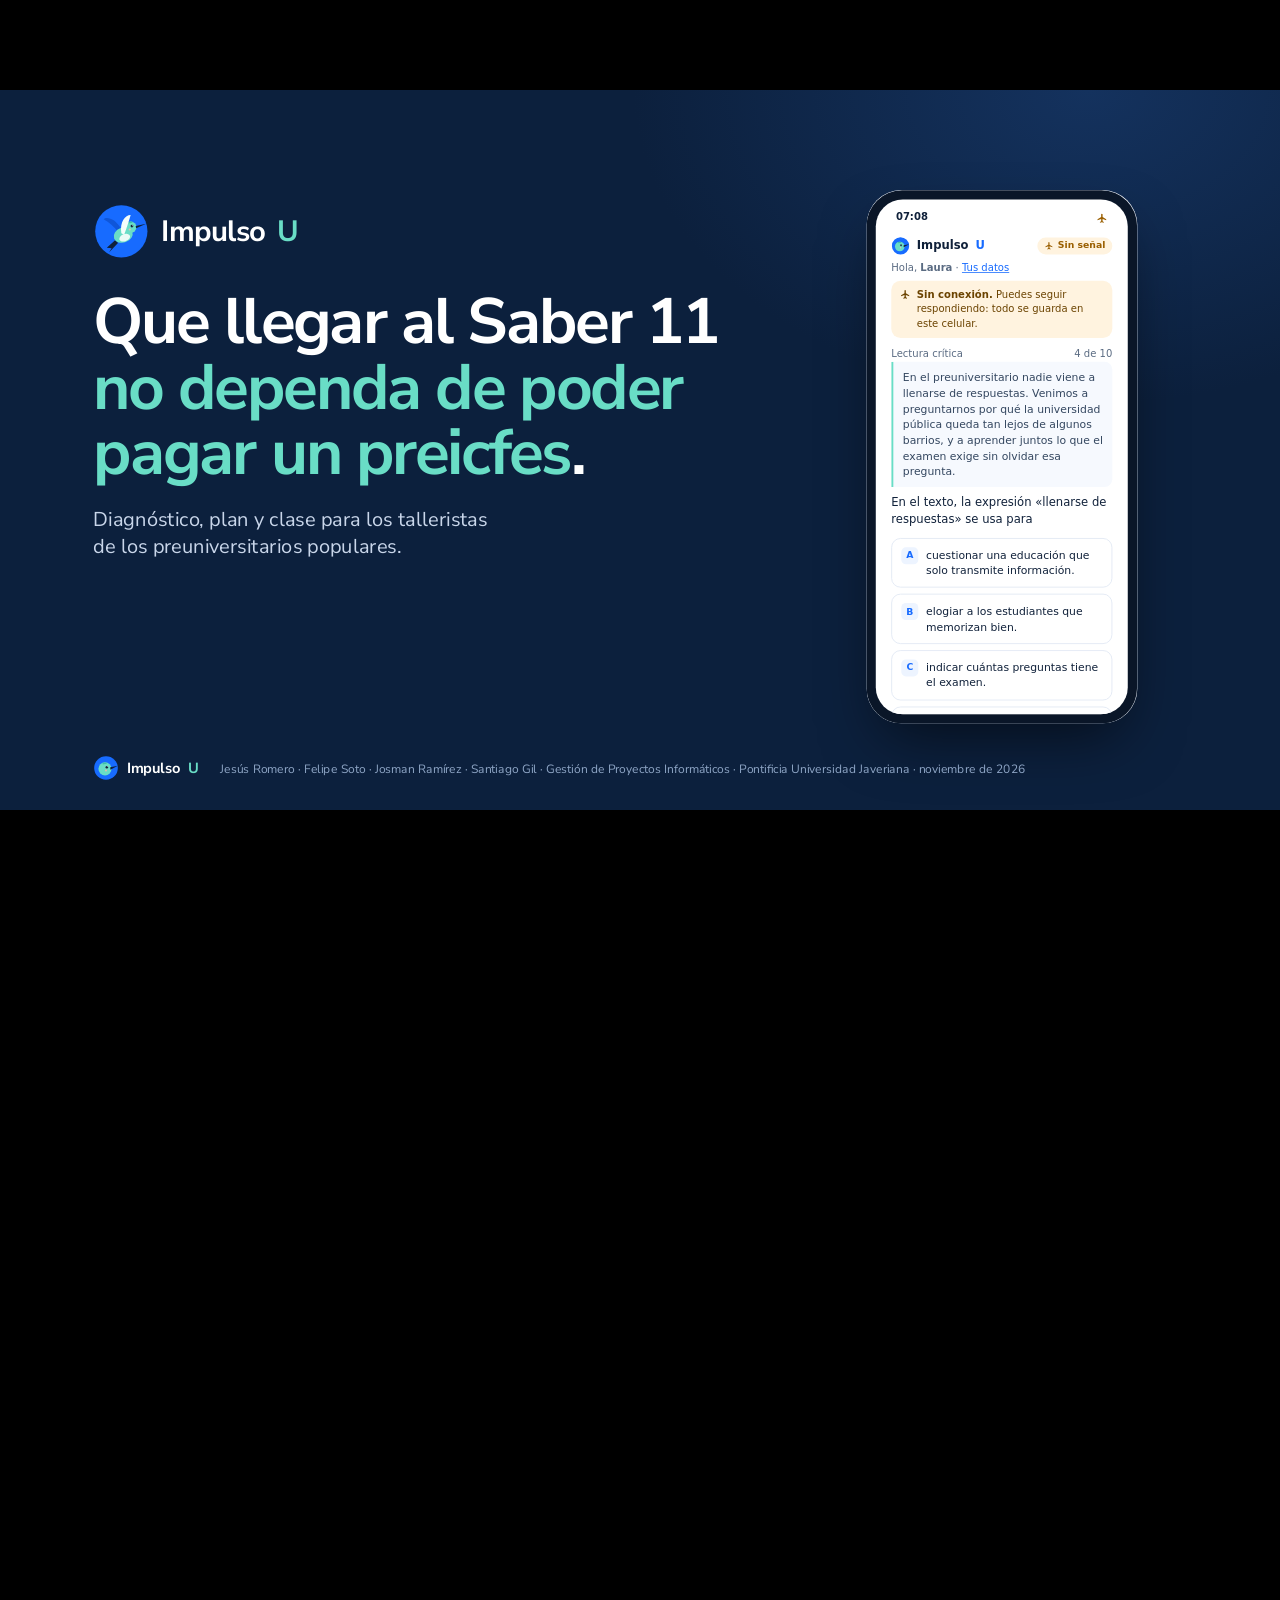
==== commit 3caf1ab0: "Deck publicado desde armar_deck.py (2026-11-25)" ====
--- a/vivo/index.html
+++ b/vivo/index.html
@@ -5,8 +5,8 @@
 <title>Impulso U · deck final</title>
 <link rel="preconnect" href="https://fonts.googleapis.com">
 <link rel="stylesheet" href="https://fonts.googleapis.com/css2?family=Nunito+Sans:wght@400;600;700&display=swap">
-<link rel="stylesheet" href="figuras-doc.css?v=1795580340">
-<link rel="stylesheet" href="deck.css?v=1795580340">
+<link rel="stylesheet" href="figuras-doc.css?v=1795643426">
+<link rel="stylesheet" href="deck.css?v=1795643426">
 </head>
 <body class="">
 <div style="display:none"><svg width="0" height="0" style="position:absolute"><symbol id="i-screen" viewBox="0 0 24 24"><rect x="3" y="4" width="18" height="12" rx="2"/><path d="M8 20h8M12 16v4"/></symbol><symbol id="i-tablet" viewBox="0 0 24 24"><rect x="5" y="3" width="14" height="18" rx="2"/><path d="M11 18h2"/></symbol><symbol id="i-phone" viewBox="0 0 24 24"><rect x="7.5" y="2.5" width="9" height="19" rx="2"/><path d="M11 18.5h2"/></symbol><symbol id="i-flag" viewBox="0 0 24 24"><path d="M5 21V4M5 4h11l-2 4 2 4H5"/></symbol><symbol id="i-bulb" viewBox="0 0 24 24"><path d="M9 18h6M10 21h4M8 14a6 6 0 1 1 8 0c-1 1-1.5 2-1.5 3h-5c0-1-.5-2-1.5-3z"/></symbol><symbol id="i-flask" viewBox="0 0 24 24"><path d="M9 3h6M10 3v6l-5 9a2 2 0 0 0 1.8 3h10.4A2 2 0 0 0 19 18l-5-9V3M7.5 14h9"/></symbol><symbol id="i-eye" viewBox="0 0 24 24"><path d="M2 12s3.5-7 10-7 10 7 10 7-3.5 7-10 7S2 12 2 12z"/><circle cx="12" cy="12" r="3"/></symbol><symbol id="i-mountain" viewBox="0 0 24 24"><path d="M3 20l6-10 4 6 2.5-3.5L21 20z"/><path d="M15 5v4M15 5h4l-1 1 1 1h-4"/></symbol><symbol id="i-medal" viewBox="0 0 24 24"><circle cx="12" cy="14" r="5"/><path d="M8.5 3l2.5 6.5M15.5 3L13 9.5M11 14l1-1v4"/></symbol><symbol id="i-play" viewBox="0 0 24 24"><circle cx="12" cy="12" r="9"/><path d="M10 8.5l5 3.5-5 3.5z"/></symbol><symbol id="i-cap" viewBox="0 0 24 24"><path d="M2 9l10-5 10 5-10 5z"/><path d="M6 11v5c3 2 9 2 12 0v-5"/></symbol><symbol id="i-star" viewBox="0 0 24 24"><path d="M12 3l2.7 5.6 6.1.9-4.4 4.3 1 6.1L12 17l-5.4 2.9 1-6.1L3.2 9.5l6.1-.9z"/></symbol><symbol id="i-users" viewBox="0 0 24 24"><circle cx="9" cy="8" r="3"/><circle cx="17" cy="9" r="2.5"/><path d="M3 19c0-3 3-5 6-5s6 2 6 5M15 14.5c3 0 5.5 1.5 5.5 4"/></symbol><symbol id="i-shield" viewBox="0 0 24 24"><path d="M12 3l7 3v6c0 4.5-3 7.5-7 9-4-1.5-7-4.5-7-9V6z"/><path d="M9 12l2 2 4-4"/></symbol><symbol id="i-books" viewBox="0 0 24 24"><path d="M4 4h4v16H4zM10 4h4v16h-4zM15.5 5l3.8-1 3 15-3.8 1z"/></symbol><symbol id="i-chat" viewBox="0 0 24 24"><path d="M4 5h16v11H9l-5 4z"/><path d="M8 9.5h8M8 12.5h5"/></symbol><symbol id="i-chart" viewBox="0 0 24 24"><path d="M4 20V4M4 20h16M8 16v-4M12 16V8M16 16v-6"/></symbol><symbol id="i-route" viewBox="0 0 24 24"><circle cx="6" cy="18" r="2"/><circle cx="18" cy="6" r="2"/><path d="M8 18h6a3 3 0 0 0 0-6h-4a3 3 0 0 1 0-6h6"/></symbol><symbol id="i-cloud" viewBox="0 0 24 24"><path d="M7 18h10a4 4 0 0 0 .5-8A6 6 0 0 0 6 9.5 4.3 4.3 0 0 0 7 18z"/></symbol><symbol id="i-download" viewBox="0 0 24 24"><path d="M12 4v11M7.5 10.5L12 15l4.5-4.5M5 20h14"/></symbol><symbol id="i-sync" viewBox="0 0 24 24"><path d="M20 12a8 8 0 0 1-14 5.3M4 12A8 8 0 0 1 18 6.7"/><path d="M18 3v4h-4M6 21v-4h4"/></symbol><symbol id="i-lock" viewBox="0 0 24 24"><rect x="5" y="11" width="14" height="9" rx="2"/><path d="M8 11V8a4 4 0 0 1 8 0v3"/></symbol><symbol id="i-gauge" viewBox="0 0 24 24"><path d="M4 17a8 8 0 1 1 16 0"/><path d="M12 17l4-5"/></symbol><symbol id="i-key" viewBox="0 0 24 24"><circle cx="8" cy="15" r="4"/><path d="M11 12l9-9M17 6l3 3M15 8l2 2"/></symbol><symbol id="i-wifioff" viewBox="0 0 24 24"><path d="M3 3l18 18M8.5 16.5a5 5 0 0 1 7 0M5 13a10 10 0 0 1 5-2.7M14 10.3A10 10 0 0 1 19 13M2 9.5a15 15 0 0 1 5-2.8M12 6a15 15 0 0 1 10 3.5"/><circle cx="12" cy="20" r="0.8"/></symbol></svg></div>
@@ -184,11 +184,11 @@
     <div class="mt">
       <div class="mt-cab"><b>Impulso <i>U</i></b><span>Hola, Andrea</span></div>
       <span class="mt-chip ia">Clase 6 · sábado</span>
-      <div class="mt-tit">Lectura crítica: inferencias</div>
-      <div class="mt-sub">Diagnóstico: el grupo falla 3 de 5 inferencias</div>
-      <div class="so-obj"><b>Objetivo</b>Inferir la intención del autor a partir de pistas del texto.</div>
+      <div class="mt-tit">Matemáticas: porcentajes</div>
+      <div class="mt-sub">Diagnóstico: el grupo falla 3 de 5 preguntas de porcentajes</div>
+      <div class="so-obj"><b>Objetivo</b>Calcular descuentos y aumentos porcentuales en situaciones del barrio.</div>
       <div class="so-act"><b>Actividades</b>
-        <div><i>1</i><span>Lectura en voz alta con preguntas guía</span><em>20 min</em></div>
+        <div><i>1</i><span>Problema guía: el pasaje con descuento de estudiante</span><em>20 min</em></div>
         <div><i>2</i><span>Parejas por nivel: 4 preguntas del Icfes</span><em>25 min</em></div>
         <div><i>3</i><span>Cada pareja explica una respuesta</span><em>15 min</em></div>
       </div>
@@ -198,8 +198,8 @@
   </div>
   <div class="firma"><img class="mk" src="img/logo-isotipo.svg" alt="">Impulso <b>U</b></div><div class="num-l"></div>
 </section>
-<section class="lam pleno" id="demo" data-escena="demo" data-quien="Felipe" data-tiempo="1:15" data-notas="**En la lámina:** la frase de Andrea. Clic: el video llena la pantalla. Al terminar, el celular de Laura con su resultado y la pregunta «¿Quién más puede verlo?».
-Andrea tiene 50 estudiantes el sábado y ninguna fotocopia. Así es su semana con Impulso U. **Clic.** (Corre el video). Al terminar: Laura ve sus resultados en su celular, por área y con lo que debe repasar, aunque esté sin señal. Andrea ve a Kevin con nombre, porque tiene que llamarlo. ¿Quién más puede verlo? Josman responde.
+<section class="lam pleno" id="demo" data-escena="demo" data-quien="Felipe" data-tiempo="1:15" data-notas="**En la lámina:** la frase de Andrea. Clic: el video (40 s) llena la pantalla y recorre los cinco pasos de la solución: diagnóstico en celular o papel, agente de debilidades, roadmap, didáctica de la clase y ajuste con cada simulacro. Al terminar, el celular de Laura con su resultado y la pregunta «¿Quién más puede verlo?».
+Andrea tiene 50 estudiantes el sábado y ninguna fotocopia. Así es su semana con Impulso U. **Clic.** (Corre el video). Al terminar: Laura ve sus resultados en su celular, por área y con lo que debe repasar, aunque esté sin señal. Andrea ve a su grupo con nombre, porque tiene que acompañarlo. ¿Quién más puede verlo? Josman responde.
 **Pasa a:** ¿qué pasa con los datos de los estudiantes?">
   <div class="demo-in">
     <img class="a" src="img/colibri-amable.svg" alt="" style="--i:0;width:150px;height:150px">
@@ -209,14 +209,14 @@
   <video id="video-demo" class="demo-v" src="video/demo.mp4" preload="auto" playsinline></video>
   <div class="demo-puente" style="display:grid;grid-template-columns:1fr 430px;gap:70px;align-items:center;text-align:left">
     <div><div class="kick">Lo que ve cada uno</div>
-    <div class="tit" style="font-size:58px;max-width:22ch">Laura ve sus resultados; Andrea ve a Kevin con nombre. <em>¿Quién más puede verlo?</em></div></div>
+    <div class="tit" style="font-size:58px;max-width:22ch">Laura ve sus resultados; Andrea ve a su grupo con nombre. <em>¿Quién más puede verlo?</em></div></div>
     <div class="mt" style="opacity:1;transform:none">
       <div class="mt-cab"><b>Impulso <i>U</i></b><span>Hola, Laura</span></div>
       <div class="mt-tit">Terminaste el simulacro 5</div>
       <div class="mt-sub"><b style="font-size:30px;color:#176BFF">7</b> de 10 correctas</div>
       <div class="mt-card"><div class="mt-h">Por área</div>
-        <div style="display:flex;justify-content:space-between;font-size:15px;margin-top:6px"><span>Lectura crítica</span><b>4 de 5</b></div><div style="display:flex;justify-content:space-between;font-size:15px;margin-top:4px"><span>Matemáticas</span><b>3 de 5</b></div></div>
-      <div class="mt-card suave"><div class="mt-h">Repasa lo que fallaste</div>Porcentajes: respuesta C. El 20% de 50 es 10.</div>
+        <div style="display:flex;justify-content:space-between;font-size:15px;margin-top:6px"><span>Lectura crítica</span><b>2 de 2</b></div><div style="display:flex;justify-content:space-between;font-size:15px;margin-top:4px"><span>Matemáticas</span><b>1 de 2</b></div></div>
+      <div class="mt-card suave"><div class="mt-h">Repasa lo que fallaste</div>Porcentajes: respuesta C. 16 de 40 es el 40%.</div>
       <div class="mt-nota">Guardado en tu celular; se envía solo cuando vuelva la señal</div>
       <div class="mt-pie">Laura · estudiante</div>
     </div>
@@ -252,7 +252,7 @@
   <div class="firma"><img class="mk" src="img/logo-isotipo.svg" alt="">Impulso <b>U</b></div><div class="num-l"></div>
 </section>
 <section class="lam " id="pruebas" data-quien="Josman" data-tiempo="0:40" data-notas="**En la lámina:** el flujo de la semana con lo que cuesta cada paso. Clic 1: la nube y la IA por inscrito, año a año. Clic 2: lo que cuesta construirlo. Clic 3: los requisitos y la prueba que habilita el piloto.
-La pregunta técnica, para quien financia, es cuánto cuesta construirlo y cuánto cuesta atender a uno más. Entre semana los agentes diagnostican al grupo y preparan cada clase en lote, unos 155 mil pesos por colectivo en el ciclo; el sábado el celular no llama a la IA. La plataforma la estimamos con lo que cuesta una aplicación nuestra en producción, unos 620 mil pesos al mes, y es fija. **Clic:** por eso el costo por inscrito cae a medida que sumamos colectivos: unos 53 mil pesos en el piloto y unos 13 mil en 2029. **Clic:** lo caro es construirlo: 540 horas, 34,6 millones, que es el primer tramo de lo que pedimos. **Clic:** tres de los doce requisitos ya están demostrados en la maqueta. El de costo no se cumple: pedía menos de 2.000 pesos por estudiante, y solo el agente ya suma unos 3.100, así que el umbral hay que revisarlo. Los otros ocho tienen su prueba definida, y la más importante es la de carga con 500 estudiantes a la vez: sin ella no empieza el piloto.
+La pregunta técnica, para quien financia, es cuánto cuesta construirlo y cuánto cuesta atender a uno más. Entre semana los agentes diagnostican al grupo y preparan cada clase en lote, unos 155 mil pesos por colectivo en el ciclo; el sábado el celular no llama a la IA. La plataforma la estimamos con lo que cuesta una aplicación nuestra en producción, unos 620 mil pesos al mes, y es fija. **Clic:** por eso el costo por inscrito cae a medida que sumamos colectivos: unos 53 mil pesos en el piloto y unos 13 mil en 2029. **Clic:** lo caro es construirlo: 540 horas, 34,6 millones, que es el primer tramo de lo que pedimos. **Clic:** tres de los doce requisitos ya están demostrados en la maqueta. El de costo lo fijamos para la IA: hasta 5.000 pesos por estudiante y ciclo, y el agente suma unos 3.100, así que cumple en el cálculo y en el piloto lo confirma un tope de gasto. Los nueve que faltan, incluido ese, tienen su prueba definida, y la más importante es la de carga con 500 estudiantes a la vez: sin ella no empieza el piloto.
 **Pasa a:** ¿qué ya probaron con usuarios?">
   <div class="kick a">Viabilidad técnica</div>
   <div class="tit a" style="--i:1;font-size:50px;max-width:62ch">Construirlo cuesta <em>$34,6 M una vez</em>; la nube y la IA, <em>$13 mil por inscrito en 2029</em>, casi todo fijo.</div>
@@ -273,9 +273,9 @@
         <text class="vl a1" x="330" y="30" style="font-size:18px;font-weight:500;fill:#C9D6EA">la plataforma es fija:</text>
         <text class="vl a1" x="330" y="54" style="font-size:18px;font-weight:500;fill:#C9D6EA">cada colectivo nuevo la reparte</text>
       </g></svg></div>
-    <div class="vt-box p" data-paso="3"><div class="vt-lab" style="margin:0"><b>3 de 12</b> requisitos demostrados; <b style="color:#E0675E">el de costo no se cumple</b></div>
-      <div class="vt-req"><i class="si" style="--i:0"></i><i class="si" style="--i:1"></i><i class="si" style="--i:2"></i><i class="mal" style="--i:3"></i><i class="pend" style="--i:4"></i><i class="pend" style="--i:5"></i><i class="pend" style="--i:6"></i><i class="pend" style="--i:7"></i><i class="pend" style="--i:8"></i><i class="pend" style="--i:9"></i><i class="pend" style="--i:10"></i><i class="pend" style="--i:11"></i></div>
-      <div class="vt-gate"><b>8 por probar antes del piloto:</b> 500 a la vez, disponibilidad, respaldo y calidad del banco. Sin la prueba de carga con 500 estudiantes no arranca el piloto.</div></div>
+    <div class="vt-box p" data-paso="3"><div class="vt-lab" style="margin:0"><b>3 de 12</b> requisitos demostrados; el costo de la IA cumple en el cálculo</div>
+      <div class="vt-req"><i class="si" style="--i:0"></i><i class="si" style="--i:1"></i><i class="si" style="--i:2"></i><i class="pend" style="--i:3"></i><i class="pend" style="--i:4"></i><i class="pend" style="--i:5"></i><i class="pend" style="--i:6"></i><i class="pend" style="--i:7"></i><i class="pend" style="--i:8"></i><i class="pend" style="--i:9"></i><i class="pend" style="--i:10"></i><i class="pend" style="--i:11"></i></div>
+      <div class="vt-gate"><b>9 por probar antes del piloto:</b> 500 a la vez, disponibilidad, respaldo, calidad del banco y el tope de gasto de la IA. Sin la prueba de carga con 500 estudiantes no arranca el piloto.</div></div>
   </div>
   <div class="fuente">Fuentes: Doc de viabilidad técnica y modelo de costos del grupo [20], con precios de la API de Gemini (2026) a $4.000 por dólar; plataforma: costo real de una aplicación del equipo en Google Cloud (unos $620 mil al mes desde mayo de 2026). Las cifras técnicas son de la maqueta; aún no hay pruebas con usuarios.</div>
   <div class="firma"><img class="mk" src="img/logo-isotipo.svg" alt="">Impulso <b>U</b></div><div class="num-l"></div>
@@ -554,7 +554,7 @@
 </style>
   <div class="kick a">Anexo · Plan</div>
   <div class="tit a" style="--i:1;font-size:46px;max-width:46ch">Tres objetivos empujan una sola métrica:<em> duplicar los estudiantes que siguen activos hasta el examen</em>.</div>
-  <div class="exh-w" style="width:901px"><div class="exh" style="width:572px;zoom:1.575"><div style="display:flex;align-items:center;gap:14px;border:1px solid #DDE6F2;border-left:3px solid #176BFF;padding:8px 10px;margin-bottom:8px"><div style="flex:1"><div class="lbl">North Star del piloto · metas a agosto de 2027</div><div style="font-size:11.5px;font-weight:800;color:#10213A;margin-top:2px">Estudiantes que siguen activos las 4 semanas previas al Saber 11</div><div class="desc" style="margin-top:2px">La juzgan los tres objetivos: cada uno empuja una causa del abandono.</div></div><div style="text-align:center"><div style="font-size:8.6px;color:#5A6B82">hoy</div><div style="font-size:20px;font-weight:800;color:#5A6B82">20</div><div style="font-size:8px;color:#5A6B82">de 100</div></div><div style="font-size:16px;color:#176BFF">→</div><div style="text-align:center"><div style="font-size:8.6px;color:#176BFF;font-weight:700">meta</div><div style="font-size:20px;font-weight:800;color:#176BFF">40</div><div style="font-size:8px;color:#5A6B82">de 100</div></div></div><table class="t"><tr><th>Objetivo</th><th></th><th>Resultado clave</th><th style="text-align:center;white-space:nowrap">Base</th><th style="text-align:center;white-space:nowrap">Meta</th><th>Fuente del dato</th></tr><tr><td rowspan="3" style="width:150px;background:#F4F7FC;border-right:1px solid #DDE6F2;border-bottom:1.5px solid #DDE6F2"><div class="lbl">O1</div><div style="font-weight:700;color:#10213A;margin-top:2px;line-height:1.25">Que preparar cada clase y cada simulacro deje de costarle el fin de semana a la tallerista</div></td><td class="k" style="white-space:nowrap;color:#176BFF">KR 1.1</td><td>Horas de la tallerista para preparar una clase y corregir un simulacro</td><td style="text-align:center;color:#5A6B82;white-space:nowrap">100% (semana 1)</td><td style="text-align:center;font-weight:800;color:#10213A;white-space:nowrap">50%</td><td style="color:#5A6B82">registro de la tallerista</td></tr><tr><td class="k" style="white-space:nowrap;color:#176BFF">KR 1.2</td><td>Clases dictadas con la didáctica sugerida, adaptada o no</td><td style="text-align:center;color:#5A6B82;white-space:nowrap">0%</td><td style="text-align:center;font-weight:800;color:#10213A;white-space:nowrap">70%</td><td style="color:#5A6B82">registro de la app</td></tr><tr><td class="k" style="white-space:nowrap;color:#176BFF">KR 1.3</td><td>Talleristas que terminan el ciclo</td><td style="text-align:center;color:#5A6B82;white-space:nowrap">se mide</td><td style="text-align:center;font-weight:800;color:#10213A;white-space:nowrap">≥ 80%</td><td style="color:#5A6B82">comité del colectivo</td></tr><tr><td rowspan="2" style="width:150px;background:#F4F7FC;border-right:1px solid #DDE6F2;border-bottom:1.5px solid #DDE6F2"><div class="lbl">O2</div><div style="font-weight:700;color:#10213A;margin-top:2px;line-height:1.25">Que cada estudiante practique como en el examen y cada clase ataque sus debilidades</div></td><td class="k" style="white-space:nowrap;color:#176BFF">KR 2.1</td><td>Simulacros aplicados por estudiante en el ciclo</td><td style="text-align:center;color:#5A6B82;white-space:nowrap">1</td><td style="text-align:center;font-weight:800;color:#10213A;white-space:nowrap">8</td><td style="color:#5A6B82">registro de la app</td></tr><tr><td class="k" style="white-space:nowrap;color:#176BFF">KR 2.2</td><td>Competencias débiles del diagnóstico que mejoran al final del ciclo</td><td style="text-align:center;color:#5A6B82;white-space:nowrap">—</td><td style="text-align:center;font-weight:800;color:#10213A;white-space:nowrap">2 de 3</td><td style="color:#5A6B82">simulacros de la app</td></tr><tr><td rowspan="2" style="width:150px;background:#F4F7FC;border-right:1px solid #DDE6F2;border-bottom:1.5px solid #0C203D"><div class="lbl">O3</div><div style="font-weight:700;color:#10213A;margin-top:2px;line-height:1.25">Que el colectivo pueda seguir cuando termine el piloto</div></td><td class="k" style="white-space:nowrap;color:#176BFF">KR 3.1</td><td>Colectivos con el roadmap y las clases guardados para el ciclo 2</td><td style="text-align:center;color:#5A6B82;white-space:nowrap">0 de 3</td><td style="text-align:center;font-weight:800;color:#10213A;white-space:nowrap">3 de 3</td><td style="color:#5A6B82">registro de la app</td></tr><tr><td class="k" style="white-space:nowrap;color:#176BFF">KR 3.2</td><td>Municipios o FDL con convenio para 2028</td><td style="text-align:center;color:#5A6B82;white-space:nowrap">0</td><td style="text-align:center;font-weight:800;color:#10213A;white-space:nowrap">≥ 1</td><td style="color:#5A6B82">convenio firmado</td></tr></table><div style="margin-top:8px;display:flex;gap:8px;font-size:9px;color:#10213A"><div class="lbl" style="white-space:nowrap;padding-top:1px">Contrapesos</div><div>No deben empeorar mientras se persiguen las metas: la tallerista revisa y adapta cada clase sugerida · ninguna sesión presencial se reemplaza · nube e IA bajo $2.000 por estudiante.</div></div></div></div>
+  <div class="exh-w" style="width:901px"><div class="exh" style="width:572px;zoom:1.575"><div style="display:flex;align-items:center;gap:14px;border:1px solid #DDE6F2;border-left:3px solid #176BFF;padding:8px 10px;margin-bottom:8px"><div style="flex:1"><div class="lbl">North Star del piloto · metas a agosto de 2027</div><div style="font-size:11.5px;font-weight:800;color:#10213A;margin-top:2px">Estudiantes que siguen activos las 4 semanas previas al Saber 11</div><div class="desc" style="margin-top:2px">La juzgan los tres objetivos: cada uno empuja una causa del abandono.</div></div><div style="text-align:center"><div style="font-size:8.6px;color:#5A6B82">hoy</div><div style="font-size:20px;font-weight:800;color:#5A6B82">20</div><div style="font-size:8px;color:#5A6B82">de 100</div></div><div style="font-size:16px;color:#176BFF">→</div><div style="text-align:center"><div style="font-size:8.6px;color:#176BFF;font-weight:700">meta</div><div style="font-size:20px;font-weight:800;color:#176BFF">40</div><div style="font-size:8px;color:#5A6B82">de 100</div></div></div><table class="t"><tr><th>Objetivo</th><th></th><th>Resultado clave</th><th style="text-align:center;white-space:nowrap">Base</th><th style="text-align:center;white-space:nowrap">Meta</th><th>Fuente del dato</th></tr><tr><td rowspan="3" style="width:150px;background:#F4F7FC;border-right:1px solid #DDE6F2;border-bottom:1.5px solid #DDE6F2"><div class="lbl">O1</div><div style="font-weight:700;color:#10213A;margin-top:2px;line-height:1.25">Que preparar cada clase y cada simulacro deje de costarle el fin de semana a la tallerista</div></td><td class="k" style="white-space:nowrap;color:#176BFF">KR 1.1</td><td>Horas de la tallerista para preparar una clase y corregir un simulacro</td><td style="text-align:center;color:#5A6B82;white-space:nowrap">100% (semana 1)</td><td style="text-align:center;font-weight:800;color:#10213A;white-space:nowrap">50%</td><td style="color:#5A6B82">registro de la tallerista</td></tr><tr><td class="k" style="white-space:nowrap;color:#176BFF">KR 1.2</td><td>Clases dictadas con la didáctica sugerida, adaptada o no</td><td style="text-align:center;color:#5A6B82;white-space:nowrap">0%</td><td style="text-align:center;font-weight:800;color:#10213A;white-space:nowrap">70%</td><td style="color:#5A6B82">registro de la app</td></tr><tr><td class="k" style="white-space:nowrap;color:#176BFF">KR 1.3</td><td>Talleristas que terminan el ciclo</td><td style="text-align:center;color:#5A6B82;white-space:nowrap">se mide</td><td style="text-align:center;font-weight:800;color:#10213A;white-space:nowrap">≥ 80%</td><td style="color:#5A6B82">comité del colectivo</td></tr><tr><td rowspan="2" style="width:150px;background:#F4F7FC;border-right:1px solid #DDE6F2;border-bottom:1.5px solid #DDE6F2"><div class="lbl">O2</div><div style="font-weight:700;color:#10213A;margin-top:2px;line-height:1.25">Que cada estudiante practique como en el examen y cada clase ataque sus debilidades</div></td><td class="k" style="white-space:nowrap;color:#176BFF">KR 2.1</td><td>Simulacros aplicados por estudiante en el ciclo</td><td style="text-align:center;color:#5A6B82;white-space:nowrap">1</td><td style="text-align:center;font-weight:800;color:#10213A;white-space:nowrap">8</td><td style="color:#5A6B82">registro de la app</td></tr><tr><td class="k" style="white-space:nowrap;color:#176BFF">KR 2.2</td><td>Competencias débiles del diagnóstico que mejoran al final del ciclo</td><td style="text-align:center;color:#5A6B82;white-space:nowrap">—</td><td style="text-align:center;font-weight:800;color:#10213A;white-space:nowrap">2 de 3</td><td style="color:#5A6B82">simulacros de la app</td></tr><tr><td rowspan="2" style="width:150px;background:#F4F7FC;border-right:1px solid #DDE6F2;border-bottom:1.5px solid #0C203D"><div class="lbl">O3</div><div style="font-weight:700;color:#10213A;margin-top:2px;line-height:1.25">Que el colectivo pueda seguir cuando termine el piloto</div></td><td class="k" style="white-space:nowrap;color:#176BFF">KR 3.1</td><td>Colectivos con el roadmap y las clases guardados para el ciclo 2</td><td style="text-align:center;color:#5A6B82;white-space:nowrap">0 de 3</td><td style="text-align:center;font-weight:800;color:#10213A;white-space:nowrap">3 de 3</td><td style="color:#5A6B82">registro de la app</td></tr><tr><td class="k" style="white-space:nowrap;color:#176BFF">KR 3.2</td><td>Municipios o FDL con convenio para 2028</td><td style="text-align:center;color:#5A6B82;white-space:nowrap">0</td><td style="text-align:center;font-weight:800;color:#10213A;white-space:nowrap">≥ 1</td><td style="color:#5A6B82">convenio firmado</td></tr></table><div style="margin-top:8px;display:flex;gap:8px;font-size:9px;color:#10213A"><div class="lbl" style="white-space:nowrap;padding-top:1px">Contrapesos</div><div>No deben empeorar mientras se persiguen las metas: la tallerista revisa y adapta cada clase sugerida · ninguna sesión presencial se reemplaza · IA bajo $5.000 por estudiante y ciclo.</div></div></div></div>
   <div class="fuente">Elaboración propia. North Star, objetivos y resultados clave (OKR) del piloto, con línea base, meta a agosto de 2027 y fuente del dato.</div>
   <div class="firma"><img class="mk" src="img/logo-isotipo.svg" alt="">Impulso <b>U</b></div><div class="num-l"></div>
 </section>
@@ -747,7 +747,7 @@
   <div class="firma"><img class="mk" src="img/logo-isotipo.svg" alt="">Impulso <b>U</b></div><div class="num-l"></div>
 </section>
 <section class="lam clara" id="tec-requisitos" data-quien="Anexo" data-tiempo="0:00" data-notas="**En la lámina:** la figura 28 del informe: la matriz de validación, con umbral, prueba y estado de cada requisito.
-De los doce requisitos, tres ya están demostrados en la maqueta: no se pierden respuestas sin señal, un simulacro pesa 4,4 kilobytes y el sábado no hay llamadas a la IA. El de costo no se cumple: el umbral era 2.000 pesos por estudiante, y el agente solo ya suma unos 3.100; hay que revisarlo con el equipo. Los otros ocho tienen su prueba definida y son la condición para empezar el piloto.
+De los doce requisitos, tres ya están demostrados en la maqueta: no se pierden respuestas sin señal, un simulacro pesa 4,4 kilobytes y el sábado no hay llamadas a la IA. El umbral de costo lo fijamos para la IA, que es lo que crece con cada estudiante: hasta 5.000 pesos por estudiante y ciclo, menos del 10% de lo que paga el municipio a la mediana. El agente suma unos 3.100, así que cumple en el cálculo, y en el piloto lo confirma un tope de gasto con alerta. La plataforma no entra en ese umbral porque es fija y la cubre el precio. Los nueve que faltan, incluido ese, tienen su prueba definida y son la condición para empezar el piloto.
 **Pasa a:** ¿cuánto cuesta la nube?">
   <style>.exh *{box-sizing:border-box;margin:0;padding:0}.exh{background:#fff;font-family:'Avenir Next',Avenir,'Nunito Sans',Arial,sans-serif;color:#10213A;font-variant-numeric:tabular-nums}.exh{width:560px;padding:6px 6px 8px;background:#fff}.exh .lbl{font-size:8.6px;font-weight:700;color:#176BFF;text-transform:uppercase;letter-spacing:.7px}.exh .card{border:1px solid #DDE6F2;border-radius:3px;background:#fff;padding:8px 10px}.exh .soft{background:#F4F7FB;border-color:#E3EAF3}.exh .hot{background:#176BFF;border-color:#176BFF;color:#fff}.exh .deep{background:#0C203D;border-color:#0C203D;color:#fff}.exh .menta{background:#69DDC6;border-color:#69DDC6;color:#0C203D}.exh .amb{background:#FFF3DF;border-color:#F5D9A8}.exh .ttl{font-size:11.5px;font-weight:700;line-height:1.2}.exh .desc{font-size:9.6px;color:#4A5B72;line-height:1.32;margin-top:3px}.exh .hot .desc,.exh .deep .desc{color:#E3EDFF}.exh .hot .lbl,.exh .deep .lbl{color:#CFE0FF}.exh .menta .desc{color:#0C203D}.exh .big{font-size:26px;font-weight:800;letter-spacing:-.03em;line-height:1}.exh .row{display:flex;gap:7px;align-items:stretch}.exh .col{display:flex;flex-direction:column;gap:6px}.exh .note{font-size:8.6px;color:#5A6B82;margin-top:6px;line-height:1.3}.exh .flecha{display:flex;align-items:center;justify-content:center;color:#176BFF;font-size:16px;font-weight:700;flex:none;width:16px}.exh table.t{width:100%;border-collapse:collapse;font-size:9.4px;line-height:1.3}.exh table.t th{text-align:left;font-size:8.6px;text-transform:uppercase;letter-spacing:.5px;color:#0C203D;background:#fff;padding:5px 6px;border-top:1.5px solid #0C203D;border-bottom:1px solid #0C203D}.exh table.t td{padding:5px 6px;border-top:1px solid #DDE6F2;vertical-align:top}.exh table.t tr:last-child td{border-bottom:1.5px solid #0C203D}.exh table.t td.k{font-weight:700}.exh .ok{color:#0E8A6A;font-weight:700}.exh .no{color:#9AA8BA}.exh svg text{font-family:'Avenir Next',Avenir,'Nunito Sans',Arial,sans-serif}
 .exh { background: #fff; padding: 6px; }
@@ -758,8 +758,8 @@
 @keyframes exh-cifra { from { opacity: 0; } to { opacity: 1; } }
 </style>
   <div class="kick a">Anexo · Técnico</div>
-  <div class="tit a" style="--i:1;font-size:46px;max-width:46ch">Tres de los doce requisitos ya están demostrados;<em> el de costo no se cumple con el agente y la plataforma, y ocho se prueban antes del piloto</em>.</div>
-  <div class="exh-w" style="width:794px"><div class="exh" style="width:572px;zoom:1.387"><table class="t"><tr><th>Requisito</th><th>Umbral</th><th>Cómo se prueba</th><th>Estado</th></tr><tr><td class="k">Concurrencia</td><td>500 estudiantes a la vez sin errores</td><td class="desc" style="margin:0">prueba de carga</td><td style="font-size:8.8px;font-weight:700;color:#C27803">Por probar antes del piloto</td></tr><tr><td class="k">Respuesta</td><td>descarga en menos de 30 s con 3G; cambio de pregunta en menos de 0,2 s</td><td class="desc" style="margin:0">celular de gama baja</td><td style="font-size:8.8px;font-weight:700;color:#C27803">Por probar antes del piloto</td></tr><tr><td class="k">Sin conexión</td><td>0 respuestas perdidas al reconectar</td><td class="desc" style="margin:0">modo avión a mitad del simulacro</td><td style="font-size:8.8px;font-weight:700;color:#0E8A6A">Demostrado en la maqueta: 0 pérdidas al cortar la señal en el navegador</td></tr><tr><td class="k">Datos móviles</td><td>menos de 1 MB por simulacro</td><td class="desc" style="margin:0">peso del paquete</td><td style="font-size:8.8px;font-weight:700;color:#0E8A6A">Demostrado en la maqueta: 4,4 KB por 10 preguntas</td></tr><tr><td class="k">Disponibilidad</td><td>99,5% al mes; PDF impreso como plan B</td><td class="desc" style="margin:0">monitoreo y alerta de facturación</td><td style="font-size:8.8px;font-weight:700;color:#C27803">Por probar antes del piloto</td></tr><tr><td class="k">Respaldo</td><td>copia diaria; se recupera en menos de 4 h</td><td class="desc" style="margin:0">restauración de prueba</td><td style="font-size:8.8px;font-weight:700;color:#C27803">Por probar antes del piloto</td></tr><tr><td class="k">Datos de menores</td><td>nombre solo dentro del colectivo; permiso de la familia</td><td class="desc" style="margin:0">Ley 1581 y reglas de acceso</td><td style="font-size:8.8px;font-weight:700;color:#C27803">Por probar antes del piloto</td></tr><tr><td class="k">Hojas en papel</td><td>99% de respuestas bien leídas</td><td class="desc" style="margin:0">50 hojas reales de un colectivo</td><td style="font-size:8.8px;font-weight:700;color:#C27803">Por probar antes del piloto</td></tr><tr><td class="k">Calidad del banco</td><td>menos de 2% de claves erradas</td><td class="desc" style="margin:0">revisión del comité</td><td style="font-size:8.8px;font-weight:700;color:#C27803">Por probar antes del piloto</td></tr><tr><td class="k">Costo</td><td>hasta $2.000 por estudiante y ciclo</td><td class="desc" style="margin:0">tope de gasto con alerta</td><td style="font-size:8.8px;font-weight:700;color:#C8432F">No cumple: $3 mil variables por estudiante (el agente) más la plataforma fija</td></tr><tr><td class="k">Escalabilidad</td><td>hasta 1.000 estudiantes sin rediseño</td><td class="desc" style="margin:0">alta de un colectivo de prueba</td><td style="font-size:8.8px;font-weight:700;color:#C27803">Por probar antes del piloto</td></tr><tr><td class="k">IA</td><td>nivel pagado; el simulacro no depende de ella</td><td class="desc" style="margin:0">prueba con la IA desconectada</td><td style="font-size:8.8px;font-weight:700;color:#0E8A6A">Demostrado por diseño: 0 llamadas el sábado</td></tr></table></div></div>
+  <div class="tit a" style="--i:1;font-size:46px;max-width:46ch">Tres de los doce requisitos ya están demostrados y nueve se prueban antes del piloto, entre ellos el costo de la IA, que cumple en el cálculo.</div>
+  <div class="exh-w" style="width:810px"><div class="exh" style="width:572px;zoom:1.416"><table class="t"><tr><th>Requisito</th><th>Umbral</th><th>Cómo se prueba</th><th>Estado</th></tr><tr><td class="k">Concurrencia</td><td>500 estudiantes a la vez sin errores</td><td class="desc" style="margin:0">prueba de carga</td><td style="font-size:8.8px;font-weight:700;color:#C27803">Por probar antes del piloto</td></tr><tr><td class="k">Respuesta</td><td>descarga en menos de 30 s con 3G; cambio de pregunta en menos de 0,2 s</td><td class="desc" style="margin:0">celular de gama baja</td><td style="font-size:8.8px;font-weight:700;color:#C27803">Por probar antes del piloto</td></tr><tr><td class="k">Sin conexión</td><td>0 respuestas perdidas al reconectar</td><td class="desc" style="margin:0">modo avión a mitad del simulacro</td><td style="font-size:8.8px;font-weight:700;color:#0E8A6A">Demostrado en la maqueta: 0 pérdidas al cortar la señal en el navegador</td></tr><tr><td class="k">Datos móviles</td><td>menos de 1 MB por simulacro</td><td class="desc" style="margin:0">peso del paquete</td><td style="font-size:8.8px;font-weight:700;color:#0E8A6A">Demostrado en la maqueta: 4,4 KB por 10 preguntas</td></tr><tr><td class="k">Disponibilidad</td><td>99,5% al mes; PDF impreso como plan B</td><td class="desc" style="margin:0">monitoreo y alerta de facturación</td><td style="font-size:8.8px;font-weight:700;color:#C27803">Por probar antes del piloto</td></tr><tr><td class="k">Respaldo</td><td>copia diaria; se recupera en menos de 4 h</td><td class="desc" style="margin:0">restauración de prueba</td><td style="font-size:8.8px;font-weight:700;color:#C27803">Por probar antes del piloto</td></tr><tr><td class="k">Datos de menores</td><td>nombre solo dentro del colectivo; permiso de la familia</td><td class="desc" style="margin:0">Ley 1581 y reglas de acceso</td><td style="font-size:8.8px;font-weight:700;color:#C27803">Por probar antes del piloto</td></tr><tr><td class="k">Hojas en papel</td><td>99% de respuestas bien leídas</td><td class="desc" style="margin:0">50 hojas reales de un colectivo</td><td style="font-size:8.8px;font-weight:700;color:#C27803">Por probar antes del piloto</td></tr><tr><td class="k">Calidad del banco</td><td>menos de 2% de claves erradas</td><td class="desc" style="margin:0">revisión del comité</td><td style="font-size:8.8px;font-weight:700;color:#C27803">Por probar antes del piloto</td></tr><tr><td class="k">Costo de la IA</td><td>hasta $5.000 por estudiante y ciclo, menos del 10% del precio mediano; la plataforma es fija</td><td class="desc" style="margin:0">tope de gasto con alerta</td><td style="font-size:8.8px;font-weight:700;color:#C27803">Cumple en el cálculo: unos $3.100 por estudiante; se confirma en el piloto</td></tr><tr><td class="k">Escalabilidad</td><td>hasta 1.000 estudiantes sin rediseño</td><td class="desc" style="margin:0">alta de un colectivo de prueba</td><td style="font-size:8.8px;font-weight:700;color:#C27803">Por probar antes del piloto</td></tr><tr><td class="k">IA</td><td>nivel pagado; el simulacro no depende de ella</td><td class="desc" style="margin:0">prueba con la IA desconectada</td><td style="font-size:8.8px;font-weight:700;color:#0E8A6A">Demostrado por diseño: 0 llamadas el sábado</td></tr></table></div></div>
   <div class="fuente">Elaboración propia a partir del documento de viabilidad técnica y de la maqueta navegable. Matriz de validación técnica: umbral, prueba y estado de cada requisito.</div>
   <div class="firma"><img class="mk" src="img/logo-isotipo.svg" alt="">Impulso <b>U</b></div><div class="num-l"></div>
 </section>
@@ -790,7 +790,7 @@
 **Pasa a:** según la pregunta."><div class="kick a">Anexo · Referencias (2 de 2)</div><ol class="refs a" start="22" style="--i:1"><li>Hindle, G. A. y Vidgen, R. (2018). Developing a business analytics methodology: A case study in the foodbank sector. <i>European Journal of Operational Research, 268</i>(3), 836–851. https://doi.org/10.1016/j.ejor.2017.06.031</li><li>Icfes. (2026). <i>Cuadernillo de preguntas Saber 11: Lectura Crítica y Matemáticas</i>. https://www.icfes.gov.co/wp-content/uploads/2026/03/16-feb-cuadernillo-de-preguntas-lectura-critica-saber-11-2026.pdf</li><li>Impact Management Project. (2018). <i>Impact management norms: The five dimensions of impact</i>. https://impactfrontiers.org/norms/five-dimensions-of-impact/</li><li>Ley 1581 de 2012. Por la cual se dictan disposiciones generales para la protección de datos personales. 17 de octubre de 2012. D. O. No. 48.587.</li><li>MinCiencias. (2026). <i>Convocatoria ColombIA Inteligente 2026 (976)</i>. https://minciencias.gov.co/convocatorias/convocatoria-colombia-inteligente-2026</li><li>Ministerio de Educación Nacional. (2026). <i>MEN_NÚMERO_BACHILLERES_POR_ETC</i> [Conjunto de datos; matrícula de grado 11 por sector, 2025]. Datos Abiertos Colombia. https://www.datos.gov.co/resource/5c2k-ahfc</li><li>Municipio de Rionegro (Santander). (2026). <i>Convenio de asociación 054 de 2026 con la Fundación Sayal 35</i>. https://rionegrosantander.micolombiadigital.gov.co/sites/rionegrosantander/content/files/001578/78892_contrato-0542026.pdf</li><li>Portafolio. (s. f.). <i>Pruebas Saber 11: 15.000 estudiantes de estratos bajos dejaron de presentar el examen en un año</i>. https://www.portafolio.co/tendencias/pruebas-saber-11-15-000-estudiantes-de-estratos-bajos-dejaron-de-presentar-el-examen-en-un-ano-494360</li><li>Posso, C., Saravia, E. y Uribe, P. (2023). <i>Acing the test: Educational effects of the SaberEs test preparation program in Colombia</i> (Borradores de Economía 1237). Banco de la República. https://doi.org/10.32468/be.1237</li><li>Tomberlin, K. E., Venditti, R. y Yao, Y. (2020). Life cycle carbon footprint analysis of pulp and paper grades in the United States using production-line-based data and integration. <i>BioResources, 15</i>(2), 3899–3914.</li><li>Universidad de La Salle, Dirección de Extensión. (2025). <i>Curso preparatorio pruebas Saber 11°</i>. https://cmspreprod.lasalle.edu.co/sites/default/files/2025-08/ULS_Brochure_CUR_Saber_11_0.pdf</li><li>Universidad del Cauca. (2026). <i>Curso virtual de preparación para la prueba Saber 11 calendario A</i>. https://www.unicauca.edu.co/wp-content/uploads/2026/03/CURSO-VIRTUAL-DE-PREPARACION-PARA-LA-PRUEBA-SABER-11-CALENDARIO-A.pdf</li><li>Universidad Tecnológica de Pereira, Consejo Superior. (2007). <i>Acuerdo 21 de 2007, por medio del cual se reglamentan los proyectos especiales</i> (art. 11). https://media2.utp.edu.co/archivos/AcuerdoCSU%2021.pdf</li><li>Universidad Tecnológica de Pereira. (2024). <i>Curso preicfes</i> [Plegable]. https://media2.utp.edu.co/programas/6/PlegableCursoPreicfes2024.pdf</li><li>Valora Analitik. (2026, 11 de febrero). <i>Estas son las tarifas de abogados en Colombia para 2026: lo que le cobran por cada trámite</i> [Tarifas de referencia de Conalbos]. https://www.valoraanalitik.com/?p=552776</li><li>van der Merwe, A., Gerber, A. y Smuts, H. (2020). Guidelines for conducting design science research in information systems. En B. Tait, J. Kroeze y S. Gruner (Eds.), <i>ICT education: SACLA 2019</i> (pp. 163–178). Springer. https://doi.org/10.1007/978-3-030-35629-3_11</li><li>Venkatesh, V., Morris, M. G., Davis, G. B. y Davis, F. D. (2003). User acceptance of information technology: Toward a unified view. <i>MIS Quarterly, 27</i>(3), 425–478. https://doi.org/10.2307/30036540</li><li>Wall of Decks. (s. f.). <i>Beelinguapp</i> e <i>IRLY</i> [Presentaciones]. https://wallofdecks.com/decks/beelinguapp ; https://wallofdecks.com/decks/irly</li><li>Yas, Q. M., ALazzawi, A. y Rahmatullah, B. (2023). A comprehensive review of software development life cycle methodologies: Pros, cons, and future directions. <i>Iraqi Journal for Computer Science and Mathematics, 4</i>(4), 173–190. https://doi.org/10.52866/ijcsm.2023.04.04.014</li><li>You, J. (2025, 7 de febrero). <i>How much energy does ChatGPT use?</i> Epoch AI. https://epoch.ai/gradient-updates/how-much-energy-does-chatgpt-use</li></ol>
   <div class="firma"><img class="mk" src="img/logo-isotipo.svg" alt="">Impulso <b>U</b></div><div class="num-l"></div>
 </section>
-<script src="escenas.js?v=1795580340"></script>
-<script src="deck.js?v=1795580340"></script>
+<script src="escenas.js?v=1795643426"></script>
+<script src="deck.js?v=1795643426"></script>
 </body>
 </html>
--- a/vivo/deck.css
+++ b/vivo/deck.css
@@ -1406,3 +1406,10 @@
 #impacto:has(.ip2-k2.ver) .ip2-ley { opacity: 1; }
 .ip2-ley i { display: inline-block; width: 12px; height: 18px; border-radius: 6px 6px 3px 3px; margin-right: 8px; vertical-align: -2px; background: #5B7096; opacity: .5; }
 .ip2-ley i.hoy { background: #7F93B5; opacity: 1; } .ip2-ley i.mas { background: var(--menta); opacity: 1; }
+
+/* Video de la demo: quién está en pantalla, y el celular que no actúa queda atenuado */
+.ve-pill { position: absolute; right: 140px; top: 112px; padding: 10px 22px; border-radius: 999px; font-size: 22px; font-weight: 700; background: var(--menta); color: var(--sup-o); transition: background .4s, color .4s; }
+.ve-pill[data-ve="estudiante"] { background: var(--azul); color: #fff; }
+.clara .ve-pill[data-ve="tallerista"] { background: var(--sup-o); color: var(--menta); }
+body.video .tel, body.video .quien-dev { transition: opacity .5s, filter .5s; }
+body.video .apagado { opacity: .3; filter: grayscale(.6); }
